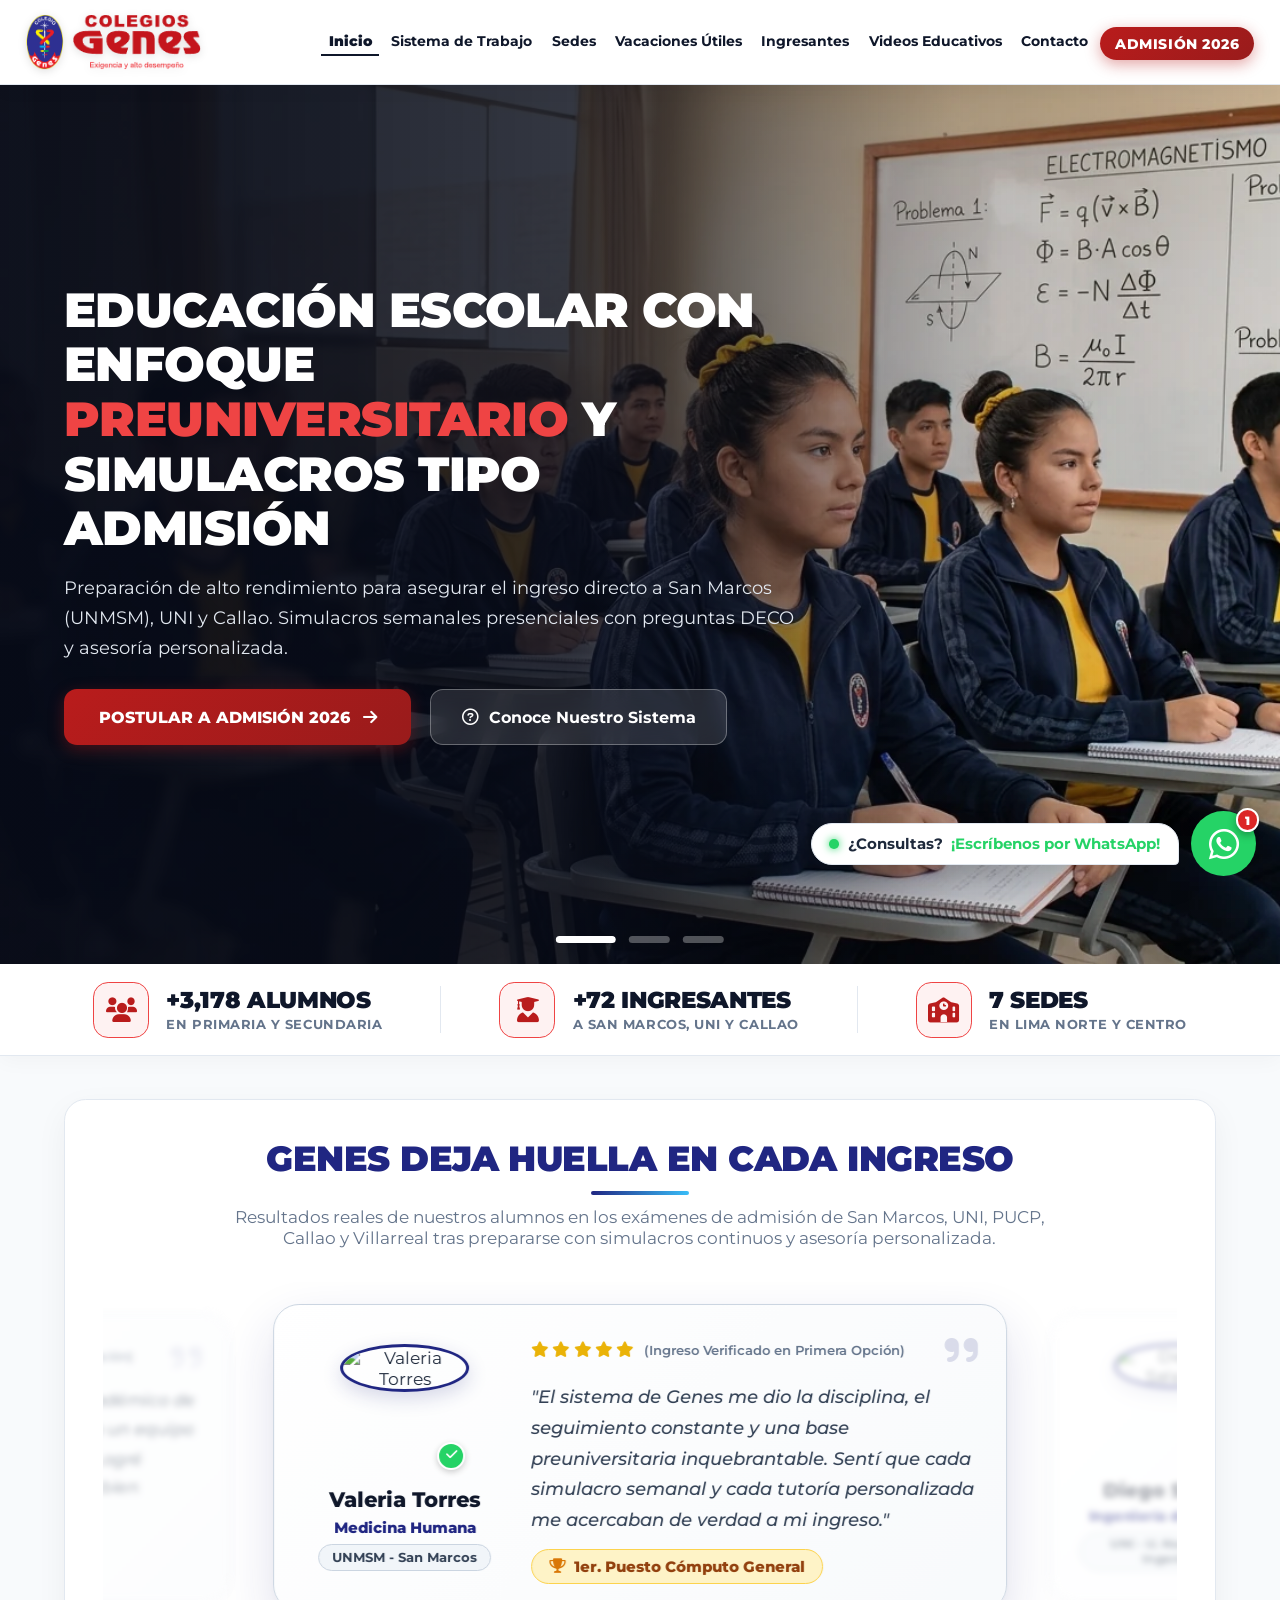
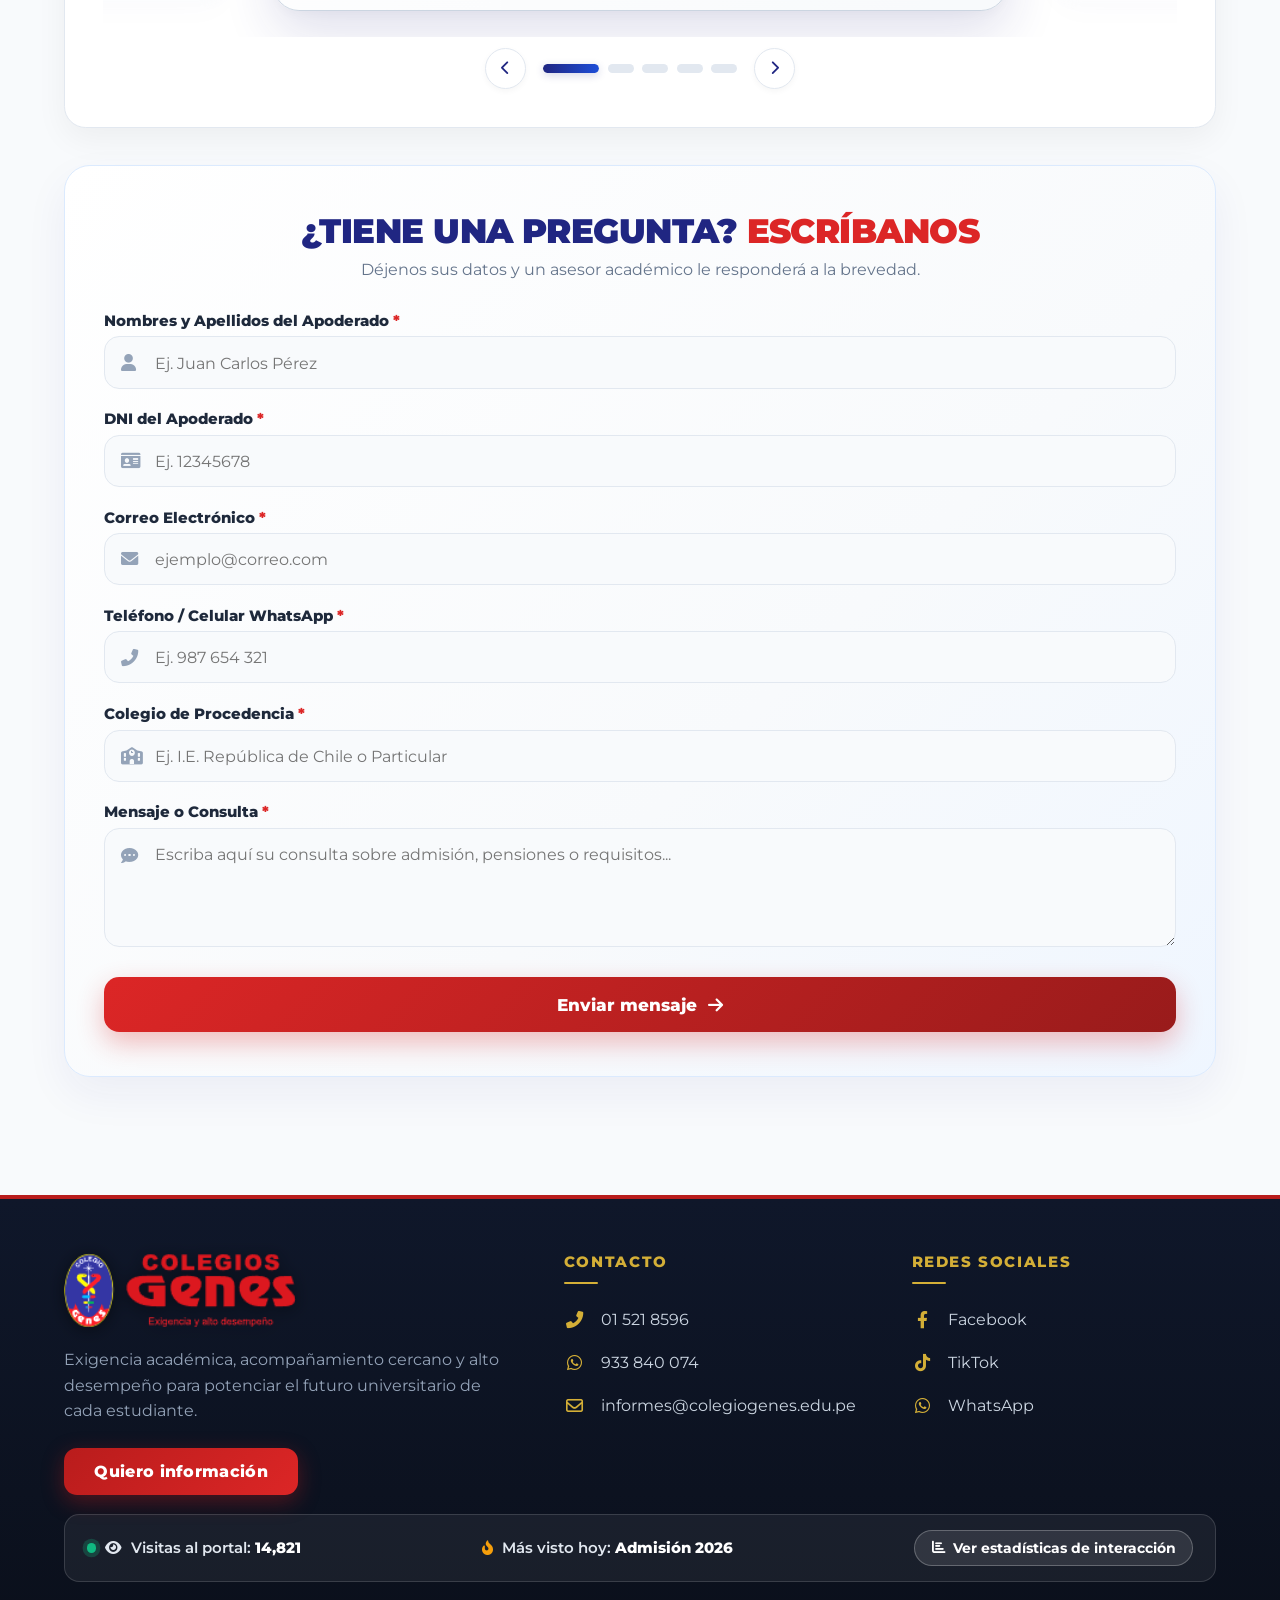
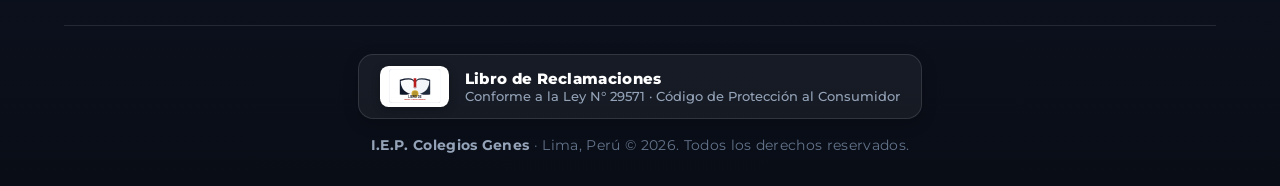
==== index.html @ 142ff89e "refactor(sedes): remove redundant subtitle below Nuestras Sedes heading" ====
<!DOCTYPE html>
<html lang="es">

<head>
    <meta charset="UTF-8">
    <meta name="viewport" content="width=device-width, initial-scale=1.0">
    
    <!-- SEO Meta Tags Primarios (Optimizado para Colegios Privados y Preuniversitarios en Perú) -->
    <title>Colegio Genes | Colegio Privado Preuniversitario en Lima Norte (Primaria y Secundaria)</title>
    <meta name="description" content="Colegios Genes: Institución educativa privada y preuniversitaria líder en Lima Norte (Comas, Los Olivos, San Martín de Porres y Puente Piedra). Educación Primaria y Secundaria de alta exigencia para el ingreso directo a San Marcos (UNMSM), UNI, PUCP y Callao. Admisión 2026 y Vacaciones Útiles.">
    <meta name="keywords" content="Colegio Genes, Colegios Genes Lima, mejor colegio preuniversitario en Lima Norte, colegios privados en Comas, colegios privados en Los Olivos, colegios en San Martín de Porres, colegios en Puente Piedra, colegio con preparación UNI San Marcos PUCP Callao, admisión escolar 2026 Lima, colegio primaria y secundaria Lima Norte, vacaciones útiles Comas Los Olivos SMP">
    <meta name="robots" content="index, follow, max-image-preview:large, max-snippet:-1, max-video-preview:-1">
    <meta name="author" content="I.E.P. Colegios Genes">
    <meta name="geo.region" content="PE-LIM">
    <meta name="geo.placename" content="Lima, Perú">
    <meta name="geo.position" content="-11.9922;-77.0694">
    <meta name="ICBM" content="-11.9922, -77.0694">
    <meta name="theme-color" content="#202682">
    <link rel="canonical" href="https://colegiogenes.edu.pe/">
    <link rel="alternate" hreflang="es-PE" href="https://colegiogenes.edu.pe/">
    <link rel="alternate" hreflang="es" href="https://colegiogenes.edu.pe/">
    <link rel="icon" type="image/png" href="assets/images/favicon.png">
    <link rel="apple-touch-icon" href="assets/images/favicon.png">

    <!-- Open Graph / Facebook / WhatsApp Meta Tags -->
    <meta property="og:site_name" content="Colegios Genes">
    <meta property="og:type" content="website">
    <meta property="og:url" content="https://colegiogenes.edu.pe/">
    <meta property="og:title" content="Colegio Genes | Exigencia y Alto Desempeño Preuniversitario en Lima">
    <meta property="og:description" content="Sistema educativo privado y preuniversitario para Primaria y Secundaria en Comas, Los Olivos, SMP y Puente Piedra. Ingreso directo a UNMSM, UNI, PUCP y Callao. Admisión 2026.">
    <meta property="og:image" content="https://colegiogenes.edu.pe/assets/images/og_preview.jpg">
    <meta property="og:image:secure_url" content="https://colegiogenes.edu.pe/assets/images/og_preview.jpg">
    <meta property="og:image:type" content="image/jpeg">
    <meta property="og:image:width" content="1200">
    <meta property="og:image:height" content="630">
    <meta property="og:image:alt" content="Colegio Genes - Admisión 2026 Primaria y Secundaria Preuniversitaria">
    <meta property="og:locale" content="es_PE">
    
    <!-- Twitter Card Meta Tags -->
    <meta name="twitter:card" content="summary_large_image">
    <meta name="twitter:title" content="Colegio Genes | Colegio Privado Preuniversitario en Lima">
    <meta name="twitter:description" content="Formación integral en Primaria y Secundaria preuniversitaria con 8 sedes en Lima Norte. Simulacros tipo admisión UNI, San Marcos y PUCP.">
    <meta name="twitter:image" content="https://colegiogenes.edu.pe/assets/images/og_preview.jpg">
    <meta name="twitter:image:alt" content="Colegio Genes Educación de Alto Rendimiento">
    
    <!-- JSON-LD Datos Estructurados Schema.org (School + EducationalOrganization + 8 Sedes Oficiales) -->
    <script type="application/ld+json">
    {
      "@context": "https://schema.org",
      "@type": ["School", "EducationalOrganization"],
      "name": "Colegio Genes",
      "alternateName": ["Colegios Genes", "I.E.P. Colegios Genes", "Colegio Preuniversitario Genes", "Genes Colegio"],
      "url": "https://colegiogenes.edu.pe/",
      "logo": "https://colegiogenes.edu.pe/assets/images/logo.png",
      "image": "https://colegiogenes.edu.pe/assets/images/og_preview.jpg",
      "description": "Institución educativa privada preuniversitaria de alta exigencia académica y formación en valores en Lima Norte. Educación especializada para Primaria y Secundaria con preparación continua para el ingreso a San Marcos (UNMSM), UNI, PUCP y Callao.",
      "telephone": "+51933840074",
      "email": "informes@colegiogenes.edu.pe",
      "foundingDate": "2005",
      "priceRange": "$$",
      "areaServed": ["Comas", "Los Olivos", "San Martín de Porres", "Puente Piedra", "Lima Norte", "Lima Metropolitana"],
      "address": {
        "@type": "PostalAddress",
        "streetAddress": "Av. Universitaria 5306",
        "addressLocality": "Los Olivos",
        "addressRegion": "Lima",
        "addressCountry": "PE"
      },
      "geo": {
        "@type": "GeoCoordinates",
        "latitude": "-11.9922",
        "longitude": "-77.0694"
      },
      "sameAs": [
        "https://www.facebook.com/ColegioGenes/",
        "https://www.tiktok.com/@colegiosgenes",
        "https://www.youtube.com/@colegiogenes"
      ],
      "department": [
        {
          "@type": "School",
          "name": "Colegio Genes - Sede Alborada (Comas)",
          "address": "Av. Universitaria 9880, Comas, Lima",
          "telephone": "+51015573002"
        },
        {
          "@type": "School",
          "name": "Colegio Genes - Sede Genes II (Comas)",
          "address": "Av. Universitaria 8257, entre Av. Jamaica y Av. Micaela Bastidas, Comas, Lima",
          "telephone": "+51015218596"
        },
        {
          "@type": "School",
          "name": "Colegio Genes - Sede Los Olivos",
          "address": "Av. Universitaria 5306, cruce con Av. Marañón, Los Olivos, Lima",
          "telephone": "+51015218596"
        },
        {
          "@type": "School",
          "name": "Colegio Genes - Sede Primavera (Comas)",
          "address": "Calle 2 Mz. G Lote 27, Coop. Primavera, Comas, Lima",
          "telephone": "+51015570144"
        },
        {
          "@type": "School",
          "name": "Colegio Genes - Sede S.M.P.",
          "address": "Coop. Virgen de Fátima Mz. L Lote 3, Alt. Cdra. 19 Av. Carlos Izaguirre, San Martín de Porres, Lima",
          "telephone": "+51014852475"
        },
        {
          "@type": "School",
          "name": "Colegio Genes - Sede del Norte (Puente Piedra)",
          "address": "Urb. Leoncio Prado Mz. N Lt. 179, Panamericana Norte con Néstor Gambeta, Puente Piedra, Lima",
          "telephone": "+51012889074"
        },
        {
          "@type": "School",
          "name": "Colegio Genes - Sede Gamarra (S.M.P.)",
          "address": "Calle Germán Stiglich Mz. A Lote 3, Urb. Antares, San Martín de Porres, Lima",
          "telephone": "+51013987127"
        },
        {
          "@type": "School",
          "name": "Colegio Genes - Sede del Pinar (Comas)",
          "address": "Calle Los Naranjos Mz. H Lote 8 y 9, Urb. El Pinar, Comas, Lima",
          "telephone": "+51945850041"
        }
      ],
      "hasOfferCatalog": {
        "@type": "OfferCatalog",
        "name": "Niveles y Programas Académicos Colegio Genes",
        "itemListElement": [
          {
            "@type": "Offer",
            "itemOffered": {
              "@type": "Course",
              "name": "Educación Primaria Integral (1.° a 6.° Grado)",
              "description": "Formación integral en valores, matemática y comunicación con tutora monitora y compendios bimestrales."
            }
          },
          {
            "@type": "Offer",
            "itemOffered": {
              "@type": "Course",
              "name": "Educación Secundaria Preuniversitaria (1.° a 5.° Año)",
              "description": "Sistema preuniversitario con simulacros semanales tipo admisión DECO San Marcos (UNMSM), UNI, PUCP y Callao."
            }
          },
          {
            "@type": "Offer",
            "itemOffered": {
              "@type": "Course",
              "name": "Vacaciones Útiles y Nivelación de Verano",
              "description": "Ciclos de verano de nivelación, adelanto escolar y talleres formativos para Primaria y Secundaria."
            }
          }
        ]
      }
    }
    </script>

    <!-- JSON-LD FAQPage Schema para Rich Snippets en Google Perú -->
    <script type="application/ld+json">
    {
      "@context": "https://schema.org",
      "@type": "FAQPage",
      "mainEntity": [
        {
          "@type": "Question",
          "name": "¿Cuántas sedes tiene Colegios Genes en Lima?",
          "acceptedAnswer": {
            "@type": "Answer",
            "text": "Colegios Genes cuenta con 8 sedes en Lima Norte: Genes Alborada (Comas), Genes II (Comas), Genes Los Olivos, Genes Primavera (Comas), Genes de S.M.P. (San Martín de Porres), Genes del Norte (Puente Piedra), Genes Gamarra (Urb. Antares, S.M.P.) y Genes del Pinar (Comas)."
          }
        },
        {
          "@type": "Question",
          "name": "¿Qué niveles educativos ofrece Colegios Genes?",
          "acceptedAnswer": {
            "@type": "Answer",
            "text": "Ofrecemos Educación Primaria (1.° a 6.° Grado) con tutoría permanente y Educación Secundaria Preuniversitaria (1.° a 5.° Año) con preparación intensiva para el ingreso directo a San Marcos (UNMSM), UNI, PUCP y Callao, además del programa de Vacaciones Útiles."
          }
        },
        {
          "@type": "Question",
          "name": "¿Cuáles son los pasos para el Proceso de Admisión 2026 en Colegios Genes?",
          "acceptedAnswer": {
            "@type": "Answer",
            "text": "El ingreso consta de 3 pasos simples: 1) Test Psicológico gratuito (presentando copia de libreta y DNI), 2) Separación de vacante mediante abono en cuentas oficiales BCP, y 3) Matrícula definitiva entregando el expediente SIAGIE."
          }
        }
      ]
    }
    </script>
    
    <!-- Preconexión de alta velocidad para Fuentes y Google Maps -->
    <link rel="preconnect" href="https://fonts.googleapis.com">
    <link rel="preconnect" href="https://fonts.gstatic.com" crossorigin>
    <link rel="preconnect" href="https://www.google.com" crossorigin>
    <link rel="preconnect" href="https://maps.google.com" crossorigin>
    <link rel="preconnect" href="https://maps.gstatic.com" crossorigin>
    <link rel="dns-prefetch" href="https://www.google.com">
    <link rel="dns-prefetch" href="https://maps.googleapis.com">
    <link href="https://fonts.googleapis.com/css2?family=Cinzel:wght@700;800;900&family=Montserrat:wght@400;500;600;700;800;900&display=swap" rel="stylesheet">
    <link rel="stylesheet" href="https://cdnjs.cloudflare.com/ajax/libs/font-awesome/6.0.0/css/all.min.css">
    
    <link rel="stylesheet" href="css/styles.css?v=20261115_V48">
</head>

<body>

    <!-- NAV BAR STICKY CON LOGO MÁS GRANDE Y ESPACIADO (HEADER ÚNICO PRINCIPAL) -->
    <div id="site-nav">
        <nav>
            <button class="mobile-menu-btn" type="button" id="mobile-menu-btn" aria-label="Abrir menú" onclick="toggleMobileMenu()">
                <span></span>
                <span></span>
                <span></span>
            </button>
            <a href="#inicio" class="logo-container" aria-label="Ir al inicio" style="text-decoration: none;">
                <img src="assets/images/logo.png" class="logo-img" alt="Logo Colegio Genes">
            </a>
            <ul class="nav-links">
                <!-- HEADER DEL DRAWER: logo + botón X -->
                <li class="mobile-drawer-header">
                    <div>
                        <img src="assets/images/logo.png" alt="Logo Genes" class="mobile-drawer-logo">
                        <button type="button" onclick="closeMobileMenu()" class="mobile-drawer-close-btn" aria-label="Cerrar menú">
                            <i class="fas fa-times"></i>
                        </button>
                    </div>
                </li>
                <li><a href="#inicio" id="link-inicio" class="active"><i class="fas fa-home"></i>Inicio</a></li>
                <li><a href="#propuesta" id="link-propuesta"><i class="fas fa-graduation-cap"></i>Sistema de Trabajo</a></li>
                <li><a href="#sedes" id="link-sedes"><i class="fas fa-map-marker-alt"></i>Sedes</a></li>
                <li><a href="#vacaciones" id="link-vacaciones"><i class="fas fa-sun"></i>Vacaciones Útiles</a></li>
                <li><a href="#ingresantes" id="link-ingresantes"><i class="fas fa-trophy"></i>Ingresantes</a></li>
                <li class="dropdown" id="dropdown-videos">
                    <a href="#videos-primaria" onclick="toggleVideosDropdown(event)" id="link-videos">
                        <i class="fas fa-play-circle"></i>Videos Educativos <i class="fas fa-chevron-down drawer-chevron"></i>
                    </a>
                    <ul class="dropdown-menu" id="dropdown-menu-videos">
                        <li><a href="#videos-primaria"><i class="fas fa-child"></i>Videos Primaria</a></li>
                        <li><a href="#videos-secundaria"><i class="fas fa-user-graduate"></i>Videos Secundaria</a></li>
                        <li><a href="#canales-virtuales"><i class="fab fa-youtube"></i>Canales de YouTube</a></li>
                    </ul>
                </li>
                <li><a href="#contacto" id="link-contacto"><i class="fas fa-envelope"></i>Contacto</a></li>
                <li class="admision-li">
                    <a href="#admision" id="link-admision" class="btn-admision" style="text-decoration: none !important;">ADMISIÓN 2026</a>
                </li>
            </ul>
        </nav>
    </div>
    
    <div class="mobile-nav-overlay" id="mobile-nav-overlay" onclick="closeMobileMenu()"></div>

    <!-- MAIN CONTENT CONTAINER -->
    <div class="main-container">
        
        <!-- SECCIÓN INICIO -->
        <section id="inicio" class="active">

            <!-- HERO BANNER CAROUSEL (3 DIAPOSITIVAS CADA 5 SEGUNDOS) -->
            <div id="hero-slider-wrapper" class="hero-slider-wrapper">
                <!-- DIAPOSITIVA 1: EXCELENCIA PREUNIVERSITARIA -->
                <div class="hero-slide hero-slide-1 active">
                    <div class="hero-inner">
                        <div class="hero-text-side">
                            <h1 class="hero-h1"><span class="text-desktop-only">EDUCACIÓN ESCOLAR CON ENFOQUE <span class="highlight">PREUNIVERSITARIO</span> Y SIMULACROS TIPO ADMISIÓN</span><span class="text-mobile-only">ENFOQUE <span class="highlight">PREUNIVERSITARIO</span></span></h1>
                            <p class="hero-lead">
                                <span class="text-desktop-only">Preparación de alto rendimiento para asegurar el ingreso directo a San Marcos (UNMSM), UNI y Callao. Simulacros semanales presenciales con preguntas DECO y asesoría personalizada.</span>
                                <span class="text-mobile-only">Ingreso directo a UNMSM, UNI y Callao con simulacros DECO.</span>
                            </p>
                            <div class="hero-cta-buttons">
                                <a href="#admision" class="btn-hero-postular" style="text-decoration: none;">
                                    POSTULAR A ADMISIÓN 2026 <i class="fas fa-arrow-right"></i>
                                </a>
                                <a href="#propuesta" class="btn-hero-conoce" style="text-decoration: none;">
                                    <i class="far fa-question-circle"></i> Conoce Nuestro Sistema
                                </a>
                            </div>
                        </div>
                    </div>
                </div>

                <!-- DIAPOSITIVA 2: TECNOLOGÍA Y CANALES VIRTUALES -->
                <div class="hero-slide hero-slide-2">
                    <div class="hero-inner">
                        <div class="hero-text-side">
                            <h1 class="hero-h1"><span class="text-desktop-only">+6,000 VIDEOS EN <span class="highlight-blue">NUESTROS CANALES</span></span><span class="text-mobile-only">+6,000 <span class="highlight-blue">VIDEOS</span> EDUCATIVOS</span></h1>
                            <p class="hero-lead">
                                <span class="text-desktop-only">Canales virtuales oficiales por cada grado con más de 6,000 clases grabadas, resolución de ejercicios tipo examen y compendios teóricos explicados paso a paso.</span>
                                <span class="text-mobile-only">Clases grabadas, ejercicios y compendios por grado.</span>
                            </p>
                            <div class="hero-cta-buttons">
                                <a href="#videos-primaria" class="btn-hero-postular" style="background: linear-gradient(135deg, #0284C7 0%, #0369A1 100%); box-shadow: 0 4px 14px rgba(2, 132, 199, 0.35); text-decoration: none;">
                                    VER VIDEOS EDUCATIVOS <i class="fab fa-youtube"></i>
                                </a>
                            </div>
                        </div>
                    </div>
                </div>

                <!-- DIAPOSITIVA 3: INGRESANTES Y HISTORIAS DE ÉXITO -->
                <div class="hero-slide hero-slide-3">
                    <div class="hero-inner">
                        <div class="hero-text-side">
                            <h1 class="hero-h1"><span class="text-desktop-only">INGRESO MASIVO Y <span class="highlight-gold">PRIMEROS PUESTOS EN ADMISIÓN</span></span><span class="text-mobile-only">PRIMEROS PUESTOS EN <span class="highlight-gold">ADMISIÓN</span></span></h1>
                            <p class="hero-lead">
                                <span class="text-desktop-only">Más de 80 ingresantes directos por año en Medicina Humana, Ingenierías y Derecho gracias al rigor de nuestros simulacros semanales y la resolución diaria de problemas en pizarra.</span>
                                <span class="text-mobile-only">+80 ingresantes directos al año a las mejores universidades.</span>
                            </p>
                            <div class="hero-cta-buttons">
                                <a href="#ingresantes" class="btn-hero-postular" style="background: linear-gradient(135deg, #D4AF37 0%, #B5952F 100%); color: #0F172A; box-shadow: 0 4px 14px rgba(212, 175, 55, 0.35); text-decoration: none;">
                                    VER INGRESANTES Y AFICHES <i class="fas fa-user-graduate"></i>
                                </a>
                            </div>
                        </div>
                    </div>
                </div>

                <!-- INDICADORES (DOTS CON BARRA DE PROGRESO DE 5 SEGUNDOS) -->
                <div class="hero-slider-dots">
                    <button type="button" class="hero-dot active" onclick="setHeroSlide(0)" aria-label="Ir a diapositiva 1"><span class="hero-dot-progress"></span></button>
                    <button type="button" class="hero-dot" onclick="setHeroSlide(1)" aria-label="Ir a diapositiva 2"><span class="hero-dot-progress"></span></button>
                    <button type="button" class="hero-dot" onclick="setHeroSlide(2)" aria-label="Ir a diapositiva 3"><span class="hero-dot-progress"></span></button>
                </div>
            </div>

            <!-- STRIP DE ESTADÍSTICAS REALES BAJO EL HERO BANNER -->
            <div class="stats-strip-wrapper">
                <div class="stats-strip-container">
                    <div class="stat-col-item">
                        <div class="stat-icon-wrap">
                            <i class="fas fa-users"></i>
                        </div>
                        <div class="stat-text-wrap">
                            <strong class="counter-num" data-target="3500" data-prefix="+" data-format="comma" data-suffix=" ALUMNOS">+3,500 ALUMNOS</strong>
                            <span>EN PRIMARIA Y SECUNDARIA</span>
                        </div>
                    </div>
                    <div class="stat-divider"></div>
                    <div class="stat-col-item">
                        <div class="stat-icon-wrap">
                            <i class="fas fa-user-graduate"></i>
                        </div>
                        <div class="stat-text-wrap">
                            <strong class="counter-num" data-target="80" data-prefix="+" data-suffix=" INGRESANTES">+80 INGRESANTES</strong>
                            <span>A SAN MARCOS, UNI Y CALLAO</span>
                        </div>
                    </div>
                    <div class="stat-divider"></div>
                    <div class="stat-col-item">
                        <div class="stat-icon-wrap">
                            <i class="fas fa-school"></i>
                        </div>
                        <div class="stat-text-wrap">
                            <strong class="counter-num" data-target="8" data-suffix=" SEDES">8 SEDES</strong>
                            <span>EN LIMA NORTE Y CENTRO</span>
                        </div>
                    </div>
                </div>
            </div>

            <div class="content-wrapper">
                <!-- TARJETA DE INVITACIÓN AL SISTEMA (OCULTA) -->
                <div class="card animate-fade-up" style="display: none !important;">
                    <div class="pilares-header">
                        <h2 class="titulo-pilares" style="font-size: 1.8rem;">Exigencia, acompañamiento y alto desempeño</h2>
                        <div class="linea-pilares"></div>
                        <p style="color: #64748B; max-width: 900px; margin: 15px auto 20px; line-height: 1.7;">
                            Genes forma estudiantes con disciplina, constancia y una preparación progresiva que fortalece sus bases académicas, impulsa su confianza y los proyecta hacia metas universitarias cada vez más altas.
                        </p>
                    </div>

                    <div style="display: flex; justify-content: center; flex-wrap: wrap; gap: 12px;">
                        <span style="background: #F8FAFC; border: 1px solid #E2E8F0; padding: 10px 18px; border-radius: 10px; font-weight: 700; color: var(--bg-dark-navy);">Docentes especialistas</span>
                        <span style="background: #F8FAFC; border: 1px solid #E2E8F0; padding: 10px 18px; border-radius: 10px; font-weight: 700; color: var(--bg-dark-navy);">Tutoría cercana</span>
                        <span style="background: #F8FAFC; border: 1px solid #E2E8F0; padding: 10px 18px; border-radius: 10px; font-weight: 700; color: var(--bg-dark-navy);">Práctica constante</span>
                        <span style="background: #F8FAFC; border: 1px solid #E2E8F0; padding: 10px 18px; border-radius: 10px; font-weight: 700; color: var(--bg-dark-navy);">Preparación preuniversitaria</span>
                    </div>
                </div>

                <!-- TESTIMONIOS Y DEJA HUELLA (INTEGRADO AL ENTORNO CLARO) -->
                <div class="card" id="testimonio-hero-card">
                    <div class="pilares-header">
                        <h2 class="titulo-pilares" style="font-size: 2rem;">Genes deja huella en cada ingreso</h2>
                        <div class="linea-pilares"></div>
                        <p style="color: #64748B; max-width: 780px; margin: 0 auto;">Resultados reales de nuestros alumnos en los exámenes de admisión de San Marcos, UNI, PUCP, Callao y Villarreal tras prepararse con simulacros continuos y asesoría personalizada.</p>
                    </div>

                    <!-- VIEWPORT DEL CARRUSEL DE TESTIMONIOS -->
                    <div class="testimonio-viewport">
                        <div class="testimonio-track" id="testimonio-track">
                            <!-- CARD ANTERIOR (IZQUIERDA - BORROSA) -->
                            <div class="testimonio-card card-prev" id="testimonio-card-prev" onclick="prevTestimonio()" title="Ver testimonio anterior">
                                <div class="testimonio-left-profile">
                                    <div class="testimonio-avatar-ring">
                                        <img src="https://images.unsplash.com/photo-1534528741775-53994a69daeb?q=80&w=250&auto=format&fit=crop" alt="Lucía Fernández">
                                        <span class="testimonio-verify-check"><i class="fas fa-check"></i></span>
                                    </div>
                                    <div class="testimonio-profile-info">
                                        <h4>Lucía Fernández</h4>
                                        <div class="testimonio-carrera-badge">Psicología</div>
                                        <span class="testimonio-uni-tag">UNFV - U. Federico Villarreal</span>
                                    </div>
                                </div>
                                <div class="testimonio-right-body">
                                    <div class="testimonio-quote-header">
                                        <div class="testimonio-stars">
                                            <i class="fas fa-star"></i><i class="fas fa-star"></i><i class="fas fa-star"></i><i class="fas fa-star"></i><i class="fas fa-star"></i>
                                            <span>(Ingreso Directo UNFV · 1er. Puesto)</span>
                                        </div>
                                        <i class="fas fa-quote-right quote-giant-icon"></i>
                                    </div>
                                    <p class="testimonio-quote-text">"En Genes encontré un ambiente académico de alta exigencia, pero al mismo tiempo un equipo de monitores que creía en nosotros."</p>
                                    <div class="testimonio-puesto-pill"><i class="fas fa-trophy" style="color: #D97706;"></i> 1er. Puesto Especialidad</div>
                                </div>
                            </div>

                            <!-- CARD PRINCIPAL (CENTRO - NÍTIDA) -->
                            <div class="testimonio-card card-active" id="testimonio-card-active">
                                <div class="testimonio-left-profile">
                                    <div class="testimonio-avatar-ring">
                                        <img src="https://images.unsplash.com/photo-1573496359142-b8d87734a5a2?q=80&w=250&auto=format&fit=crop" alt="Valeria Torres">
                                        <span class="testimonio-verify-check"><i class="fas fa-check"></i></span>
                                    </div>
                                    <div class="testimonio-profile-info">
                                        <h4>Valeria Torres</h4>
                                        <div class="testimonio-carrera-badge">Medicina Humana</div>
                                        <span class="testimonio-uni-tag">UNMSM - San Marcos</span>
                                    </div>
                                </div>
                                <div class="testimonio-right-body">
                                    <div class="testimonio-quote-header">
                                        <div class="testimonio-stars">
                                            <i class="fas fa-star"></i><i class="fas fa-star"></i><i class="fas fa-star"></i><i class="fas fa-star"></i><i class="fas fa-star"></i>
                                            <span>(Cómputo General UNMSM · Medicina)</span>
                                        </div>
                                        <i class="fas fa-quote-right quote-giant-icon"></i>
                                    </div>
                                    <p class="testimonio-quote-text">"El sistema de Genes me dio la disciplina, el seguimiento constante y una base preuniversitaria inquebrantable."</p>
                                    <div class="testimonio-puesto-pill"><i class="fas fa-trophy" style="color: #D97706;"></i> 1er. Puesto Cómputo General</div>
                                </div>
                            </div>

                            <!-- CARD SIGUIENTE (DERECHA - BORROSA) -->
                            <div class="testimonio-card card-next" id="testimonio-card-next" onclick="nextTestimonio()" title="Ver siguiente testimonio">
                                <div class="testimonio-left-profile">
                                    <div class="testimonio-avatar-ring">
                                        <img src="https://images.unsplash.com/photo-1539571696357-5a69c17a67c6?q=80&w=250&auto=format&fit=crop" alt="Diego Salazar">
                                        <span class="testimonio-verify-check"><i class="fas fa-check"></i></span>
                                    </div>
                                    <div class="testimonio-profile-info">
                                        <h4>Diego Salazar</h4>
                                        <div class="testimonio-carrera-badge">Ingeniería de Sistemas</div>
                                        <span class="testimonio-uni-tag">UNI - U. Nacional de Ingeniería</span>
                                    </div>
                                </div>
                                <div class="testimonio-right-body">
                                    <div class="testimonio-quote-header">
                                        <div class="testimonio-stars">
                                            <i class="fas fa-star"></i><i class="fas fa-star"></i><i class="fas fa-star"></i><i class="fas fa-star"></i><i class="fas fa-star"></i>
                                            <span>(2do. Puesto UNI · Sistemas)</span>
                                        </div>
                                        <i class="fas fa-quote-right quote-giant-icon"></i>
                                    </div>
                                    <p class="testimonio-quote-text">"Lo que más valoro de Colegio Genes es la exigencia bien orientada. No solo nos preparaban para resolver preguntas difíciles."</p>
                                    <div class="testimonio-puesto-pill"><i class="fas fa-trophy" style="color: #D97706;"></i> 2do. Puesto Facultad de Sistemas</div>
                                </div>
                            </div>
                        </div>
                    </div>

                    <!-- CONTROLES Y PAGINACIÓN CON CÁPSULAS Y BARRA DE PROGRESO -->
                    <div class="testimonio-controls-row">
                        <button class="testimonio-arrow-btn" onclick="prevTestimonio()" type="button" aria-label="Testimonio anterior"><i class="fas fa-chevron-left"></i></button>
                        
                        <div class="testimonio-dots-wrapper" id="testimonio-dots-wrapper">
                            <button class="testimonio-dot active" type="button" onclick="showTestimonio(0)" aria-label="Testimonio 1"><span class="testimonio-dot-progress"></span></button>
                            <button class="testimonio-dot" type="button" onclick="showTestimonio(1)" aria-label="Testimonio 2"><span class="testimonio-dot-progress"></span></button>
                            <button class="testimonio-dot" type="button" onclick="showTestimonio(2)" aria-label="Testimonio 3"><span class="testimonio-dot-progress"></span></button>
                            <button class="testimonio-dot" type="button" onclick="showTestimonio(3)" aria-label="Testimonio 4"><span class="testimonio-dot-progress"></span></button>
                            <button class="testimonio-dot" type="button" onclick="showTestimonio(4)" aria-label="Testimonio 5"><span class="testimonio-dot-progress"></span></button>
                        </div>

                        <button class="testimonio-arrow-btn" onclick="nextTestimonio()" type="button" aria-label="Siguiente testimonio"><i class="fas fa-chevron-right"></i></button>
                    </div>
                </div>

                <!-- FORMULARIO DE CONSULTA EN INICIO (REDISEÑADO CON VIDA Y ESTILO PREMIUM) -->
                <div class="card home-form-card animate-fade-up">
                    <div class="home-form-header">
                        <h2 class="home-form-title">¿Tiene una pregunta? <span>Escríbanos</span></h2>
                        <p class="home-form-subtitle">Déjenos sus datos y un asesor académico le responderá a la brevedad.</p>
                    </div>

                    <form id="form-admision" class="formulario-moderno" data-form-type="inicio" action="https://formsubmit.co/mathiasfernandezesquivel@gmail.com" method="POST">
                        <div class="form-grid">
                            <div class="input-field-group">
                                <label for="nombre">Nombres y Apellidos del Apoderado <span class="required">*</span></label>
                                <div class="input-wrapper">
                                    <i class="fas fa-user input-icon"></i>
                                    <input type="text" name="nombres" id="nombre" placeholder="Ej. Juan Carlos Pérez" pattern="^[a-zA-ZáéíóúÁÉÍÓÚñÑüÜ\s]{3,60}$" minlength="3" maxlength="60" title="Ingrese solo letras y espacios (sin números)" required>
                                </div>
                            </div>

                            <div class="input-field-group">
                                <label for="home-dni">DNI del Apoderado <span class="required">*</span></label>
                                <div class="input-wrapper">
                                    <i class="fas fa-id-card input-icon"></i>
                                    <input type="text" name="dni" id="home-dni" placeholder="Ej. 12345678" pattern="[0-9]{8}" minlength="8" maxlength="8" inputmode="numeric" title="El DNI debe contener exactamente 8 números" required>
                                </div>
                            </div>

                            <div class="input-field-group">
                                <label for="correo">Correo Electrónico <span class="required">*</span></label>
                                <div class="input-wrapper">
                                    <i class="fas fa-envelope input-icon"></i>
                                    <input type="email" name="correo" id="correo" placeholder="ejemplo@correo.com" pattern="^[a-zA-Z0-9._%+\-]+@[a-zA-Z0-9.\-]+\.[a-zA-Z]{2,}$" title="Ingrese un correo electrónico válido (ej. usuario@correo.com)" required>
                                </div>
                            </div>

                            <div class="input-field-group">
                                <label for="celular">Teléfono / Celular WhatsApp <span class="required">*</span></label>
                                <div class="input-wrapper">
                                    <i class="fas fa-phone-alt input-icon"></i>
                                    <input type="tel" name="telefono" id="celular" placeholder="Ej. 987 654 321" pattern="^9[0-9]{8}$" minlength="9" maxlength="9" inputmode="numeric" title="El celular debe comenzar con 9 y contener 9 dígitos" required>
                                </div>
                            </div>

                            <div class="input-field-group">
                                <label for="home-colegio">Colegio de Procedencia <span class="required">*</span></label>
                                <div class="input-wrapper">
                                    <i class="fas fa-school input-icon"></i>
                                    <input type="text" name="colegio_origen" id="home-colegio" placeholder="Ej. I.E. República de Chile o Particular" pattern="^[a-zA-Z0-9áéíóúÁÉÍÓÚñÑüÜ\s\.,\-#°]{3,80}$" minlength="3" maxlength="80" title="Ingrese el nombre del colegio de procedencia" required>
                                </div>
                            </div>

                            <div class="input-field-group full-width">
                                <label for="mensaje-texto">Mensaje o Consulta <span class="required">*</span></label>
                                <div class="input-wrapper textarea-wrapper">
                                    <i class="fas fa-comment-dots input-icon"></i>
                                    <textarea name="mensaje" id="mensaje-texto" rows="4" minlength="5" maxlength="500" placeholder="Escriba aquí su consulta sobre admisión, pensiones o requisitos..." required></textarea>
                                </div>
                            </div>
                        </div>

                        <input type="hidden" name="_captcha" value="false">
                        <input type="hidden" name="_subject" value="Nuevo mensaje desde la web de Colegio Genes">

                        <button type="submit" class="btn-submit-contacto">
                            <span>Enviar mensaje</span>
                            <i class="fas fa-arrow-right icon-arrow"></i>
                        </button>
                    </form>
                </div>
            </div>
        </section>

        <!-- SECCIÓN SISTEMA DE TRABAJO (PROPUESTA EDUCATIVA) -->
        <section id="propuesta" class="section-block">
            <span id="sistema" style="position: relative; top: -85px; display: block; visibility: hidden;"></span>
            <span id="primaria" style="position: relative; top: -85px; display: block; visibility: hidden;"></span>
            <div class="content-wrapper">

                <!-- 1. VISTA PRINCIPAL: DOS CUADROS NIVELES (PRIMARIA Y SECUNDARIA) -->
                <div id="sistema-level-selection" class="card animate-fade-up">
                    <div class="pilares-header">
                        <h2 class="titulo-pilares">Sistema de Trabajo</h2>
                        <div class="linea-pilares"></div>

                    </div>

                    <div class="sistema-levels-grid">
                        <!-- CUADRO NIVEL PRIMARIA -->
                        <div class="level-select-card primaria" onclick="showSistemaSubSection('primaria-detail')">
                            <div class="level-card-media primaria-media">
                                <img src="assets/images/primaria_docente_clase.webp" alt="Nivel Primaria Colegio Genes">
                                <div class="level-card-media-overlay"></div>
                            </div>
                            <div class="level-card-body">
                                <h3>Nivel Primaria</h3>
                            </div>
                            <div class="btn-level-action-wrap">
                                <button type="button" class="btn-level-action">
                                    Explorar Nivel Primaria <i class="fas fa-arrow-right"></i>
                                </button>
                            </div>
                        </div>

                        <!-- CUADRO NIVEL SECUNDARIA -->
                        <div class="level-select-card secundaria" onclick="showSistemaSubSection('secundaria-detail')">
                            <div class="level-card-media secundaria-media">
                                <img src="assets/images/secundaria_pizarra_resolucion.webp" alt="Nivel Secundaria Colegio Genes">
                                <div class="level-card-media-overlay"></div>
                            </div>
                            <div class="level-card-body">
                                <h3>Nivel Secundaria</h3>
                            </div>
                            <div class="btn-level-action-wrap">
                                <button type="button" class="btn-level-action">
                                    Explorar Nivel Secundaria <i class="fas fa-arrow-right"></i>
                                </button>
                            </div>
                        </div>
                    </div>
                </div>

                <!-- 2. SUBSECCIÓN INDEPENDIENTE: DETALLE NIVEL PRIMARIA -->
                <div id="subseccion-primaria-detail" class="sistema-detail-subsection" style="display: none;">
                    <button type="button" class="btn-volver-sistema" onclick="showSistemaSubSection('selection-main')">
                        <i class="fas fa-arrow-left"></i> Volver a Selección de Nivel
                    </button>

                    <!-- HEADER & 4 PILARES PRIMARIA -->
                    <div class="detail-section-block animate-fade-up">
                        <div class="pilares-header">
                            <h2 class="titulo-pilares">Nivel Primaria</h2>
                            <div class="linea-pilares"></div>
                            <p class="text-desktop-only" style="color: #64748B; max-width: 850px; margin: 12px auto 0; line-height: 1.65;">
                                En el nivel primaria privilegiamos una <strong>consistente educación integral</strong> basada en la exigencia académica, desarrollo de la personalidad, formación en valores y actividades artísticas y deportivas.
                            </p>
                            <p class="text-mobile-only" style="color: #64748B; margin: 10px auto 0; font-size: 0.9rem; line-height: 1.45;">
                                Educación integral con docentes especialistas, formación en valores y seguimiento personalizado continuo.
                            </p>
                        </div>

                        <div class="pilares-grid">
                            <article class="pilar-card pilar-1">
                                <div class="pilar-card-top">
                                    <div class="pilar-icono"><i class="fas fa-chalkboard-teacher"></i></div>
                                    <span class="pilar-numero">01</span>
                                </div>
                                <h3>Plana Docente Especialista</h3>
                                <p class="text-desktop-only">Profesoras dinámicas, altamente capacitadas en su materia y enfocadas en el avance individual de cada niño.</p>
                                <p class="text-mobile-only">Profesoras especializadas enfocadas en el avance individual de cada niño.</p>
                            </article>

                            <article class="pilar-card pilar-2">
                                <div class="pilar-card-top">
                                    <div class="pilar-icono"><i class="fas fa-user-friends"></i></div>
                                    <span class="pilar-numero">02</span>
                                </div>
                                <h3>Tutora y Monitora por Aula</h3>
                                <p class="text-desktop-only">Acompañamiento continuo: cada aula cuenta con profesora-tutora y monitora permanente para seguimiento formativo.</p>
                                <p class="text-mobile-only">Tutora y monitora permanente para acompañamiento formativo continuo.</p>
                            </article>

                            <article class="pilar-card pilar-3">
                                <div class="pilar-card-top">
                                    <div class="pilar-icono"><i class="fas fa-layer-group"></i></div>
                                    <span class="pilar-numero">03</span>
                                </div>
                                <h3>Sistema de Trabajo Organizado</h3>
                                <p class="text-desktop-only">El alumno como centro del aprendizaje; método estructurado con carpetas, cuadernos al día y compendios propios.</p>
                                <p class="text-mobile-only">Método con carpetas organizadas, cuadernos al día y compendios propios.</p>
                            </article>

                            <article class="pilar-card pilar-4">
                                <div class="pilar-card-top">
                                    <div class="pilar-icono"><i class="fas fa-heart"></i></div>
                                    <span class="pilar-numero">04</span>
                                </div>
                                <h3>Formación en Valores</h3>
                                <p class="text-desktop-only">Educación integral basada en el respeto mutuo, empatía, disciplina positiva y responsabilidad ciudadana.</p>
                                <p class="text-mobile-only">Educación con respeto, disciplina positiva y responsabilidad formativa.</p>
                            </article>
                        </div>
                    </div>

                    <!-- ASPECTO ACADÉMICO & TUTORÍA PRIMARIA (CON IMÁGENES ALTA RESOLUCIÓN) -->
                    <div class="detail-section-block animate-fade-up">
                        <div class="pilares-header">
                            <h2 class="titulo-pilares" style="font-size: 1.8rem;">Enseñanza Activa y Acompañamiento 1 a 1</h2>
                            <div class="linea-pilares"></div>
                        </div>

                        <!-- BLOQUE 1: DOCENTES Y METODOLOGÍA POR ETAPAS -->
                        <div class="sistema-info-split">
                            <div class="sistema-img-box sistema-img-portrait">
                                <img src="assets/images/primaria_docente_clase.webp" alt="Colegio Genes - Clases de Primaria con Docentes Especialistas y Material Concreto" class="img-docente-primaria">
                            </div>
                            <div class="sistema-info-content">
                                <h3>Docentes Especialistas por Curso</h3>
                                <p class="text-desktop-only">Nuestras maestras no solo se preocupan por enseñar contenidos, sino también por el desarrollo humano e intelectual de cada alumno:</p>
                                <p class="text-mobile-only">Metodología activa adaptada a cada etapa de primaria:</p>
                                <ul class="sistema-feature-list">
                                    <li><i class="fas fa-check-circle"></i> <strong>1.° a 3.° Primaria:</strong> <span class="text-desktop-only">Sesiones de aprendizaje dinámicas con material concreto y actividades lúdicas en Matemática y Comunicación.</span><span class="text-mobile-only">Clases dinámicas con material concreto y juegos lúdicos.</span></li>
                                    <li><i class="fas fa-check-circle"></i> <strong>4.° a 6.° Primaria:</strong> <span class="text-desktop-only">Para demostrar lo aprendido, los alumnos salen constantemente a la pizarra a resolver ejercicios propuestos.</span><span class="text-mobile-only">Resolución participativa de ejercicios en la pizarra.</span></li>
                                </ul>
                            </div>
                        </div>

                        <!-- BLOQUE 2: TUTORÍA Y SEGUIMIENTO CONDUCTUAL -->
                        <div class="sistema-info-split reverse" style="margin-top: 40px;">
                            <div class="sistema-img-box sistema-img-landscape">
                                <img src="assets/images/primaria_tutoria_personal.webp" alt="Tutora Oficial de Primaria y Alumno Uniformado en Acompañamiento Académico - Colegio Genes" class="img-tutoria-primaria">
                            </div>
                            <div class="sistema-info-content">
                                <h3>Tutoría y Orientación Personalizada</h3>
                                <p class="text-desktop-only">Cada aula de primaria tiene una tutora asignada cuya labor fundamental es la orientación, motivación y el seguimiento conductual y académico uno a uno.</p>
                                <p class="text-mobile-only">Seguimiento individual de cada alumno con su tutora monitora:</p>
                                <ul class="sistema-feature-list">
                                    <li><i class="fas fa-check-circle"></i> <span class="text-desktop-only">Revisión periódica del cuaderno y avance diario de tareas.</span><span class="text-mobile-only">Revisión diaria de cuadernos y tareas.</span></li>
                                    <li><i class="fas fa-check-circle"></i> <span class="text-desktop-only">Comunicación fluida y reuniones de orientación con los padres de familia.</span><span class="text-mobile-only">Comunicación constante con los padres de familia.</span></li>
                                    <li><i class="fas fa-check-circle"></i> <span class="text-desktop-only">Refuerzo del auto-concepto positivo y hábitos de estudio en el niño.</span><span class="text-mobile-only">Hábitos de estudio y disciplina positiva.</span></li>
                                </ul>
                            </div>
                        </div>
                    </div>

                    <!-- MATERIAL ACADÉMICO (COMPENDIO) SIN COSTO ALGUNO -->
                    <div class="card animate-fade-up" style="background: linear-gradient(180deg, #F8FAFC 0%, #FFFFFF 100%);">
                        <div class="pilares-header">
                            <h2 class="titulo-pilares" style="font-size: 1.8rem; color: #1E293B;">
                                MATERIAL ACADÉMICO (COMPENDIO) <span style="color: #202682;">SIN COSTO ALGUNO</span>
                            </h2>
                            <div class="linea-pilares"></div>
                            <p class="text-desktop-only" style="color: #475569; max-width: 820px; margin: 12px auto 0; font-size: 0.96rem; line-height: 1.65; font-weight: 500;">
                                Nuestra Institución elabora su propio material académico: <strong>Compendios, fichas, separatas, etc.</strong> se entregan gratuitamente como parte de nuestro servicio educativo integral.
                            </p>
                            <p class="text-mobile-only" style="color: #475569; margin: 8px auto 0; font-size: 0.88rem; line-height: 1.45; font-weight: 500;">
                                Compendios y separatas propios entregados 100% gratuitos por cada bimestre escolar.
                            </p>
                        </div>

                        <!-- 4 COMPENDIOS BIMESTRALES GRID -->
                        <div class="compendios-grid" style="display: grid; grid-template-columns: repeat(auto-fit, minmax(220px, 1fr)); gap: 24px; margin-top: 35px;">
                            
                            <!-- COMPENDIO I BIMESTRE -->
                            <div class="compendio-card-item" style="background: #FFFFFF; border-radius: 20px; padding: 20px; border: 1px solid #E2E8F0; box-shadow: 0 8px 24px rgba(0,0,0,0.05); text-align: center; transition: all 0.3s ease; display: flex; flex-direction: column; align-items: center; justify-content: space-between;">
                                <div class="compendio-img-wrapper" style="width: 100%; margin-bottom: 16px; display: flex; align-items: center; justify-content: center;">
                                    <img src="assets/images/compendios/compendio_bimestre1.webp?v=20260907_CLEAN" alt="Compendio I Bimestre Colegio Genes" style="width: 100%; height: auto; max-height: 320px; object-fit: contain; filter: drop-shadow(0 8px 16px rgba(0,0,0,0.15)); border-radius: 6px; transition: transform 0.3s ease;">
                                </div>
                                <h4 style="font-size: 1.05rem; color: #0F172A; font-weight: 800; margin-bottom: 6px;">Compendio</h4>
                                <span style="display: inline-block; width: 100%; padding: 6px 12px; background: #F59E0B; color: #FFFFFF; font-size: 0.85rem; font-weight: 900; border-radius: 8px; text-transform: uppercase; letter-spacing: 0.5px;">I BIMESTRE</span>
                            </div>

                            <!-- COMPENDIO II BIMESTRE -->
                            <div class="compendio-card-item" style="background: #FFFFFF; border-radius: 20px; padding: 20px; border: 1px solid #E2E8F0; box-shadow: 0 8px 24px rgba(0,0,0,0.05); text-align: center; transition: all 0.3s ease; display: flex; flex-direction: column; align-items: center; justify-content: space-between;">
                                <div class="compendio-img-wrapper" style="width: 100%; margin-bottom: 16px; display: flex; align-items: center; justify-content: center;">
                                    <img src="assets/images/compendios/compendio_bimestre2.webp?v=20260907_CLEAN" alt="Compendio II Bimestre Colegio Genes" style="width: 100%; height: auto; max-height: 320px; object-fit: contain; filter: drop-shadow(0 8px 16px rgba(0,0,0,0.15)); border-radius: 6px; transition: transform 0.3s ease;">
                                </div>
                                <h4 style="font-size: 1.05rem; color: #0F172A; font-weight: 800; margin-bottom: 6px;">Compendio</h4>
                                <span style="display: inline-block; width: 100%; padding: 6px 12px; background: #1E293B; color: #FFFFFF; font-size: 0.85rem; font-weight: 900; border-radius: 8px; text-transform: uppercase; letter-spacing: 0.5px;">II BIMESTRE</span>
                            </div>

                            <!-- COMPENDIO III BIMESTRE -->
                            <div class="compendio-card-item" style="background: #FFFFFF; border-radius: 20px; padding: 20px; border: 1px solid #E2E8F0; box-shadow: 0 8px 24px rgba(0,0,0,0.05); text-align: center; transition: all 0.3s ease; display: flex; flex-direction: column; align-items: center; justify-content: space-between;">
                                <div class="compendio-img-wrapper" style="width: 100%; margin-bottom: 16px; display: flex; align-items: center; justify-content: center;">
                                    <img src="assets/images/compendios/compendio_bimestre3.webp?v=20260907_CLEAN" alt="Compendio III Bimestre Colegio Genes" style="width: 100%; height: auto; max-height: 320px; object-fit: contain; filter: drop-shadow(0 8px 16px rgba(0,0,0,0.15)); border-radius: 6px; transition: transform 0.3s ease;">
                                </div>
                                <h4 style="font-size: 1.05rem; color: #0F172A; font-weight: 800; margin-bottom: 6px;">Compendio</h4>
                                <span style="display: inline-block; width: 100%; padding: 6px 12px; background: #0D9488; color: #FFFFFF; font-size: 0.85rem; font-weight: 900; border-radius: 8px; text-transform: uppercase; letter-spacing: 0.5px;">III BIMESTRE</span>
                            </div>

                            <!-- COMPENDIO IV BIMESTRE -->
                            <div class="compendio-card-item" style="background: #FFFFFF; border-radius: 20px; padding: 20px; border: 1px solid #E2E8F0; box-shadow: 0 8px 24px rgba(0,0,0,0.05); text-align: center; transition: all 0.3s ease; display: flex; flex-direction: column; align-items: center; justify-content: space-between;">
                                <div class="compendio-img-wrapper" style="width: 100%; margin-bottom: 16px; display: flex; align-items: center; justify-content: center;">
                                    <img src="assets/images/compendios/compendio_bimestre4.webp?v=20260907_CLEAN" alt="Compendio IV Bimestre Colegio Genes" style="width: 100%; height: auto; max-height: 320px; object-fit: contain; filter: drop-shadow(0 8px 16px rgba(0,0,0,0.15)); border-radius: 6px; transition: transform 0.3s ease;">
                                </div>
                                <h4 style="font-size: 1.05rem; color: #0F172A; font-weight: 800; margin-bottom: 6px;">Compendio</h4>
                                <span style="display: inline-block; width: 100%; padding: 6px 12px; background: #2563EB; color: #FFFFFF; font-size: 0.85rem; font-weight: 900; border-radius: 8px; text-transform: uppercase; letter-spacing: 0.5px;">IV BIMESTRE</span>
                            </div>

                        </div>
                    </div>

                    <!-- DESARROLLO DE CAPACIDADES: SABER LEER, ESCRIBIR Y EXPRESARSE -->
                    <div class="detail-section-block animate-fade-up">
                        <div class="pilares-header">
                            <h2 class="titulo-pilares" style="font-size: 1.8rem;">Saber Leer, Escribir y Expresarse</h2>
                            <div class="linea-pilares"></div>
                        </div>

                        <div class="sistema-highlights-grid">
                            <div class="sistema-highlight-card">
                                <i class="fas fa-book-reader"></i>
                                <h4>Plan Lector & Comprensión</h4>
                                <p class="text-desktop-only">Lectura silenciosa y en voz alta respetando signos de puntuación, con fichas de evaluación por tres niveles de comprensión.</p>
                                <p class="text-mobile-only">Lectura en voz alta y fichas de evaluación en 3 niveles de comprensión.</p>
                            </div>
                            <div class="sistema-highlight-card">
                                <i class="fas fa-pen-nib"></i>
                                <h4>Ortografía & Deletreo</h4>
                                <p class="text-desktop-only">Revisión continua de cuadernos en cada cambio de hora y deletreo ortográfico en clase (grafías, mayúsculas y tildes).</p>
                                <p class="text-mobile-only">Revisión periódica de cuadernos y dinámicas de deletreo en aula.</p>
                            </div>
                            <div class="sistema-highlight-card">
                                <i class="fas fa-theater-masks"></i>
                                <h4>Títeres & Dramatización</h4>
                                <p class="text-desktop-only">Funciones de títeres y actuación para desarrollar la expresión oral, imaginación y soltura escénica del estudiante desde pequeños.</p>
                                <p class="text-mobile-only">Títeres y teatro para soltura escénica y expresión oral temprana.</p>
                            </div>
                        </div>
                    </div>

                                        <!-- TALLERES FORMATIVOS Y ARTÍSTICOS POR BIMESTRE (PRIMARIA) -->
                    <div class="detail-section-block animate-fade-up">
                        <div class="pilares-header">
                            <span class="pilar-tag ambar" style="margin-bottom: 10px; display: inline-flex;"><i class="fas fa-palette"></i> DESARROLLO INTEGRAL</span>
                            <h2 class="titulo-pilares" style="font-size: 1.8rem;">Talleres Artísticos y Formativos por Bimestre</h2>
                            <div class="linea-pilares"></div>
                            <p class="text-desktop-only" style="color: #64748B; max-width: 820px; margin: 12px auto 0; line-height: 1.65;">
                                A lo largo del año escolar, los estudiantes potencian su sensibilidad artística, expresión oral y talento musical mediante talleres rotativos bimestrales diseñados para cada etapa.
                            </p>
                            <p class="text-mobile-only" style="color: #64748B; margin: 8px auto 0; font-size: 0.88rem; line-height: 1.45;">
                                Talleres rotativos de arte, oratoria, música y expresión corporal a lo largo del año.
                            </p>
                        </div>

                        <div class="primaria-talleres-grid">
                            <!-- BIMESTRE I -->
                            <div class="taller-bimestre-card">
                                <div class="taller-bimestre-badge bimestre-1">I BIMESTRE</div>
                                <div class="taller-photo-thumb">
                                    <img src="assets/images/oficiales/primaria/titeres.webp" alt="Alumnos en el taller oficial de títeres">
                                </div>
                                <h4>Títeres y Acuarelas</h4>
                                <ul class="taller-actividades-list">
                                    <li><i class="fas fa-check"></i> <div><strong>Taller de Títeres:</strong> Estimulación de la imaginación y expresión corporal.</div></li>
                                    <li><i class="fas fa-check"></i> <div><strong>Dibujo y Pintura:</strong> Técnicas con acuarelas para motricidad fina y creatividad.</div></li>
                                </ul>
                            </div>

                            <!-- BIMESTRE II -->
                            <div class="taller-bimestre-card">
                                <div class="taller-bimestre-badge bimestre-2">II BIMESTRE</div>
                                <div class="taller-photo-thumb">
                                    <img src="assets/images/oficiales/primaria/oratoria.webp" alt="Alumno en el taller de oratoria infantil">
                                </div>
                                <h4>Oratoria y Melódica</h4>
                                <ul class="taller-actividades-list">
                                    <li><i class="fas fa-check"></i> <div><strong>Oratoria Infantil:</strong> Modulación de la voz y soltura escénica al hablar en público.</div></li>
                                    <li><i class="fas fa-check"></i> <div><strong>Taller de Melódica:</strong> Iniciación a la lectura de notas y digitación musical.</div></li>
                                </ul>
                            </div>

                            <!-- BIMESTRE III -->
                            <div class="taller-bimestre-card">
                                <div class="taller-bimestre-badge bimestre-3">III BIMESTRE</div>
                                <div class="taller-photo-thumb">
                                    <img src="assets/images/oficiales/primaria/taller_teatro_instrumentos.webp" alt="Alumnos en ensamble de teatro y música con xilófono y cajón">
                                </div>
                                <h4>Teatro e Instrumentos</h4>
                                <ul class="taller-actividades-list">
                                    <li><i class="fas fa-check"></i> <div><strong>Teatro Escolar:</strong> Dramatización de fábulas, trabajo en equipo y empatía.</div></li>
                                    <li><i class="fas fa-check"></i> <div><strong>Percusión & Viento:</strong> Xilófono, cajón peruano y flauta dulce.</div></li>
                                </ul>
                            </div>

                            <!-- BIMESTRE IV -->
                            <div class="taller-bimestre-card">
                                <div class="taller-bimestre-badge bimestre-4">IV BIMESTRE</div>
                                <div class="taller-photo-thumb">
                                    <img src="assets/images/oficiales/primaria/exposiciones.webp" alt="Alumno exponiendo con material concreto">
                                </div>
                                <h4>Exposición, Coro y Danza</h4>
                                <ul class="taller-actividades-list">
                                    <li><i class="fas fa-check"></i> <div><strong>Exposición Práctica:</strong> Presentación pública de proyectos con material concreto.</div></li>
                                    <li><i class="fas fa-check"></i> <div><strong>Coro y Danzas:</strong> Cierre de año con villancicos y danzas folclóricas.</div></li>
                                </ul>
                            </div>
                        </div>
                    </div>

                    <!-- HORARIOS OFICIALES, SALIDA SEGURA Y CONVIVENCIA (PRIMARIA) -->
                    <div class="detail-section-block animate-fade-up">
                        <div class="pilares-header">
                            <h2 class="titulo-pilares" style="font-size: 1.8rem;">Horarios, Seguridad y Convivencia Escolar</h2>
                            <div class="linea-pilares"></div>
                            <p class="text-desktop-only" style="color: #64748B; margin-top: 6px;">Protocolos estrictos de cuidado infantil, puntualidad formativa y ambiente seguro libre de acoso.</p>
                            <p class="text-mobile-only" style="color: #64748B; margin-top: 6px; font-size: 0.88rem;">Ingreso puntual, protocolo seguro con fotocheck y convivencia escolar.</p>
                        </div>

                        <div class="formacion-vida-grid">
                            <!-- CARD 1: HORARIOS DE INGRESO -->
                            <div class="formacion-vida-card">
                                <div class="fvc-header">
                                    <div class="fvc-icon" style="background: rgba(37, 99, 235, 0.1); color: #2563EB;"><i class="fas fa-clock"></i></div>
                                    <h4>Jornada & Puntualidad</h4>
                                </div>
                                <div class="fvc-photo-thumb">
                                    <img src="assets/images/primaria_jornada.webp" alt="Jornada Escolar y Formación Cívica - Colegio Genes">
                                </div>
                                <ul class="fvc-list">
                                    <li><strong>Lunes (Formación Cívica):</strong> 7:00 am a 7:30 am con izamiento de bandera y reflexión semanal.</li>
                                    <li><strong>Martes a Viernes:</strong> Ingreso regular de 7:00 am a 7:45 am.</li>
                                    <li><strong>Cultura de Puntualidad:</strong> Puertas se cierran a las 7:45 am para inculcar responsabilidad temprana.</li>
                                </ul>
                            </div>

                            <!-- CARD 2: SALIDA ESCALONADA Y FOTOCHECK -->
                            <div class="formacion-vida-card">
                                <div class="fvc-header">
                                    <div class="fvc-icon" style="background: rgba(16, 185, 129, 0.1); color: #10B981;"><i class="fas fa-id-card-alt"></i></div>
                                    <h4>Salida Segura & Fotocheck</h4>
                                </div>
                                <div class="fvc-photo-thumb">
                                    <img src="assets/images/primaria_fotocheck.webp" alt="Salida segura y control con fotocheck institucional">
                                </div>
                                <ul class="fvc-list">
                                    <li><strong>1.° a 3.° de Primaria:</strong> Salida ordenada a la <strong>1:50 pm</strong>.</li>
                                    <li><strong>4.° a 6.° de Primaria:</strong> Salida a las <strong>2:00 pm</strong>.</li>
                                    <li><strong>Entrega Estricta con Fotocheck:</strong> El menor solo se entrega al padre o tutor portador del fotocheck oficial institucional.</li>
                                </ul>
                            </div>

                            <!-- CARD 3: CONVIVENCIA Y NO AL BULLYING -->
                            <div class="formacion-vida-card">
                                <div class="fvc-header">
                                    <div class="fvc-icon" style="background: rgba(220, 38, 38, 0.1); color: #DC2626;"><i class="fas fa-shield-alt"></i></div>
                                    <h4>Cultura de Paz y Valores</h4>
                                </div>
                                <div class="fvc-photo-thumb">
                                    <img src="assets/images/primaria_paz_valores.webp" alt="Convivencia escolar, respeto mutuo y campaña no al bullying">
                                </div>
                                <ul class="fvc-list">
                                    <li><strong>Estrategia Disciplinaria:</strong> Metodología formativa <em>Problema – Reflexión – Compromiso</em>.</li>
                                    <li><strong>Campaña "No al Bullying":</strong> Monitoreo activo de recreos, fomento del respeto y empatía entre compañeros.</li>
                                    <li><strong>Acompañamiento Psicopedagógico:</strong> Tutoría permanente y comunicación continua con las familias.</li>
                                </ul>
                            </div>
                        </div>
                    </div>

<!-- CANALES POR GRADO DE PRIMARIA -->
                    <div class="detail-section-block animate-fade-up">
                        <div class="canales-primaria-box">
                            <div class="pilares-header">
                                <h2 class="titulo-pilares">Canales por Grado - Primaria</h2>
                                <div class="linea-pilares"></div>
                                <p style="color: #64748B; margin-top: 5px;">Selecciona un grado para ingresar a su canal de clases virtuales oficial en YouTube.</p>
                            </div>

                            <div class="canales-primaria-tabs">
                                <button class="canal-primaria-tab active" type="button" onclick="showPrimaryChannel('grado1', this)">1&deg;</button>
                                <button class="canal-primaria-tab" type="button" onclick="showPrimaryChannel('grado2', this)">2&deg;</button>
                                <button class="canal-primaria-tab" type="button" onclick="showPrimaryChannel('grado3', this)">3&deg;</button>
                                <button class="canal-primaria-tab" type="button" onclick="showPrimaryChannel('grado4', this)">4&deg;</button>
                                <button class="canal-primaria-tab" type="button" onclick="showPrimaryChannel('grado5', this)">5&deg;</button>
                                <button class="canal-primaria-tab" type="button" onclick="showPrimaryChannel('grado6', this)">6&deg;</button>
                            </div>

                            <article class="canal-primaria-card" id="primary-channel-card">
                                <div class="canal-primaria-media">
                                    <div class="canal-primaria-img-wrap">
                                        <img id="primary-channel-image" src="assets/images/canales/primaria_1.svg" alt="Canal Oficial 1er Grado Primaria - Colegio Genes">
                                    </div>
                                </div>

                                <div class="canal-primaria-copy">
                                    <span class="canal-primaria-badge">Canal del grado</span>
                                    <h3 id="primary-channel-title">1ro de Primaria</h3>
                                    <p id="primary-channel-description">
                                        Accede al canal virtual oficial del grado para reforzar las clases y revisar el contenido académico.
                                    </p>
                                    <a id="primary-channel-link" class="canal-primaria-link" href="https://www.youtube.com/@genesclasevirtual1ro.prima508" target="_blank" rel="noopener noreferrer">
                                        <i class="fab fa-youtube"></i> Ingresar al canal
                                    </a>
                                </div>
                            </article>
                        </div>
                    </div>
                </div>

                <!-- 3. SUBSECCIÓN INDEPENDIENTE: DETALLE NIVEL SECUNDARIA -->
                <div id="subseccion-secundaria-detail" class="sistema-detail-subsection" style="display: none;">
                    <button type="button" class="btn-volver-sistema" onclick="showSistemaSubSection('selection-main')">
                        <i class="fas fa-arrow-left"></i> Volver a Selección de Nivel
                    </button>

                    <!-- HEADER & 4 PILARES SECUNDARIA -->
                    <div class="detail-section-block animate-fade-up">
                        <div class="pilares-header">
                            <h2 class="titulo-pilares">Nivel Secundaria</h2>
                            <div class="linea-pilares"></div>
                            <p class="text-desktop-only" style="color: #64748B; max-width: 850px; margin: 12px auto 0; line-height: 1.65;">
                                Formación preuniversitaria de <strong>alta exigencia académica</strong> orientada a lograr los primeros puestos e ingreso masivo a universidades como San Marcos, UNI, PUCP y Callao.
                            </p>
                            <p class="text-mobile-only" style="color: #64748B; margin: 10px auto 0; font-size: 0.9rem; line-height: 1.45;">
                                Formación preuniversitaria de alta exigencia orientada al ingreso directo a San Marcos, UNI y PUCP.
                            </p>
                        </div>

                        <div class="pilares-grid">
                            <article class="pilar-card pilar-1">
                                <div class="pilar-card-top">
                                    <div class="pilar-icono"><i class="fas fa-chalkboard-teacher"></i></div>
                                    <span class="pilar-numero">01</span>
                                </div>
                                <h3>Plana Docente Especializada</h3>
                                <p class="text-desktop-only">Docentes especialistas de nivel preuniversitario con amplia trayectoria en formación de ingresantes a San Marcos, UNI y PUCP.</p>
                                <p class="text-mobile-only">Docentes preuniversitarios con amplia trayectoria formando ingresantes a San Marcos y UNI.</p>
                            </article>

                            <article class="pilar-card pilar-2">
                                <div class="pilar-card-top">
                                    <div class="pilar-icono"><i class="fas fa-user-graduate"></i></div>
                                    <span class="pilar-numero">02</span>
                                </div>
                                <h3>Simulacros Presenciales Tipo Admisión</h3>
                                <p class="text-desktop-only">Evaluaciones semanales presenciales con estructura real de examen de admisión a San Marcos (preguntas DECO) y UNI, con ranking de puntajes y solucionarios en vivo.</p>
                                <p class="text-mobile-only">Simulacros presenciales semanales con preguntas DECO y ranking de mérito.</p>
                            </article>

                            <article class="pilar-card pilar-3">
                                <div class="pilar-card-top">
                                    <div class="pilar-icono"><i class="fas fa-layer-group"></i></div>
                                    <span class="pilar-numero">03</span>
                                </div>
                                <h3>Resolución en Pizarra & Banco DECO</h3>
                                <p class="text-desktop-only">Resolución diaria de problemas en pizarra con compendios propios y banco de preguntas de admisión, afianzando velocidad y seguridad.</p>
                                <p class="text-mobile-only">Resolución en pizarra con compendios propios y banco de preguntas.</p>
                            </article>

                            <article class="pilar-card pilar-4">
                                <div class="pilar-card-top">
                                    <div class="pilar-icono"><i class="fas fa-compass"></i></div>
                                    <span class="pilar-numero">04</span>
                                </div>
                                <h3>Orientación Vocacional & Tutoría</h3>
                                <p class="text-desktop-only">Tutoría motivacional cercana, tests vocacionales continuos y preparación enfocada a metas universitarias reales.</p>
                                <p class="text-mobile-only">Tutoría motivacional, tests vocacionales y preparación hacia metas universitarias.</p>
                            </article>
                        </div>
                    </div>

                    <!-- ASPECTO ACADÉMICO & ORATORIA SECUNDARIA (CON IMÁGENES ALTA RESOLUCIÓN) -->
                    <div class="detail-section-block animate-fade-up">
                        <div class="pilares-header">
                            <h2 class="titulo-pilares" style="font-size: 1.8rem;">Resolución Continua y Pensamiento Crítico</h2>
                            <div class="linea-pilares"></div>
                        </div>

                        <!-- BLOQUE 1: SALIDA A LA PIZARRA Y RESOLUCIÓN EN CLASE -->
                        <div class="sistema-info-split">
                            <div class="sistema-img-box sistema-img-landscape">
                                <img src="assets/images/secundaria_pizarra_resolucion.webp" alt="Profesor y Alumnos de Secundaria en Pizarra Gigante Resolviendo Problemas Tipo Admisión - Colegio Genes" class="img-pizarra-secundaria">
                            </div>
                            <div class="sistema-info-content">
                                <h3>Metodología Preuniversitaria en Aula</h3>
                                <p class="text-desktop-only">Nuestros docentes especialistas de ciencias y letras impulsan un aprendizaje activo y altamente competitivo:</p>
                                <p class="text-mobile-only">Aprendizaje activo y participativo en ciencias y letras:</p>
                                <ul class="sistema-feature-list">
                                    <li><i class="fas fa-check-circle"></i> <strong>Resolución en Pizarra:</strong> <span class="text-desktop-only">Para afianzar lo aprendido, los estudiantes salen diariamente a resolver problemas de admisión propuestos.</span><span class="text-mobile-only">Salida diaria a la pizarra para resolver problemas en vivo.</span></li>
                                    <li><i class="fas fa-check-circle"></i> <strong>Evaluaciones Orales Diarias:</strong> <span class="text-desktop-only">Comprobación rápida al inicio de cada bloque lectivo para asegurar retención.</span><span class="text-mobile-only">Evaluaciones orales al inicio de cada bloque lectivo.</span></li>
                                    <li><i class="fas fa-check-circle"></i> <strong>Simulacros Semanales:</strong> <span class="text-desktop-only">Exámenes presenciales con estructura tipo admisión a UNMSM (DECO), UNI y Callao.</span><span class="text-mobile-only">Exámenes presenciales tipo admisión (UNMSM, UNI, Callao).</span></li>
                                </ul>
                            </div>
                        </div>

                        <!-- BLOQUE 2: DEBATE, ORATORIA Y EXPOSICIONES -->
                        <div class="sistema-info-split reverse" style="margin-top: 40px;">
                            <div class="sistema-img-box sistema-img-landscape">
                                <img src="assets/images/secundaria_oratoria_debate.webp" alt="Docente y Alumna en Tutoría, Oratoria y Acompañamiento Académico - Colegio Genes" class="img-tutoria-secundaria">
                            </div>
                            <div class="sistema-info-content">
                                <h3>Debate, Oratoria y Tutoría</h3>
                                <p class="text-desktop-only">Formamos líderes seguros con tutoría continua y sólida argumentación ante cualquier auditorio:</p>
                                <p class="text-mobile-only">Liderazgo, tutoría y expresión ante cualquier auditorio:</p>
                                <ul class="sistema-feature-list">
                                    <li><i class="fas fa-check-circle"></i> <strong>Tutoría y Seguimiento:</strong> <span class="text-desktop-only">Acompañamiento personalizado en técnicas de estudio, motivación y vocación.</span><span class="text-mobile-only">Acompañamiento personalizado en técnicas de estudio.</span></li>
                                    <li><i class="fas fa-check-circle"></i> <strong>Debates (1.° a 5.° Sec.):</strong> <span class="text-desktop-only">Argumentación estructurada sobre temas de coyuntura nacional e internacional.</span><span class="text-mobile-only">Debates estructurados sobre temas de coyuntura.</span></li>
                                    <li><i class="fas fa-check-circle"></i> <strong>Oratoria (1.° y 2.° Sec.):</strong> <span class="text-desktop-only">Desarrollo del lenguaje corporal, modulación vocal y seguridad escénica.</span><span class="text-mobile-only">Modulación vocal, lenguaje corporal y seguridad escénica.</span></li>
                                </ul>
                            </div>
                        </div>
                    </div>

                    <!-- EVALUACIÓN PERMANENTE & TECNOLOGÍA -->
                    <div class="detail-section-block animate-fade-up">
                        <div class="pilares-header">
                            <h2 class="titulo-pilares" style="font-size: 1.8rem;">Evaluación Permanente y Ecosistema Digital</h2>
                            <div class="linea-pilares"></div>
                        </div>

                        <div class="sistema-highlights-grid">
                            <div class="sistema-highlight-card">
                                <i class="fas fa-file-alt"></i>
                                <h4>Fichas Resumen & Compendios</h4>
                                <p class="text-desktop-only">Desarrollo de separatas y compendios elaborados por nuestra plana docente especialista.</p>
                                <p class="text-mobile-only">Separatas y compendios oficiales por la plana docente.</p>
                            </div>
                            <div class="sistema-highlight-card">
                                <i class="fab fa-google"></i>
                                <h4>Google Classroom</h4>
                                <p class="text-desktop-only">Plataforma para organizar videos, evaluaciones, tareas y materiales digitales 24/7.</p>
                                <p class="text-mobile-only">Plataforma digital para videos, tareas y evaluaciones 24/7.</p>
                            </div>
                            <div class="sistema-highlight-card">
                                <i class="fab fa-youtube"></i>
                                <h4>+6,000 Clases en YouTube</h4>
                                <p class="text-desktop-only">Biblioteca con miles de solucionarios y explicaciones grabadas por los docentes del colegio.</p>
                                <p class="text-mobile-only">Biblioteca con miles de clases grabadas y solucionarios oficiales.</p>
                            </div>
                        </div>
                    </div>

                    <!-- SISTEMA CÍRCULO & PROYECTOS INTEGRADOS (SECUNDARIA) -->
                    <div class="detail-section-block animate-fade-up">
                        <div class="pilares-header">
                            <span class="pilar-tag ambar" style="margin-bottom: 10px; display: inline-flex;"><i class="fas fa-trophy"></i> ALTO RENDIMIENTO</span>
                            <h2 class="titulo-pilares" style="font-size: 1.8rem;">Sistema Círculo & Proyectos Integrados</h2>
                            <div class="linea-pilares"></div>
                            <p class="text-desktop-only" style="color: #64748B; max-width: 820px; margin: 12px auto 0; line-height: 1.65;">
                                Formación preuniversitaria de élite orientada a los primeros puestos y desarrollo de competencias prácticas para el mundo real.
                            </p>
                            <p class="text-mobile-only" style="color: #64748B; margin: 8px auto 0; font-size: 0.88rem; line-height: 1.45;">
                                Preparación de élite para primeros puestos e innovación en ciencias y letras.
                            </p>
                        </div>

                        <!-- CÍRCULO HERO BANNER CARD (DISEÑO ARMONIZADO INSTITUCIONAL) -->
                        <div class="sistema-circulo-banner">
                            <div class="circulo-banner-left">
                                <div class="circulo-banner-header">
                                    <span class="circulo-badge-pill"><i class="fas fa-graduation-cap"></i> ¡Del Colegio a la Universidad!</span>
                                </div>
                                <h3>Sistema Círculo de Estudios</h3>
                                <p>
                                    Programa selectivo para estudiantes con alto desempeño académico y vocación hacia carreras de alta exigencia (Medicina, Ingenierías y Derecho en <strong>San Marcos, UNI y PUCP</strong>). Incluye <strong>asesorías vespertinas</strong> 1 a 2 veces por semana y entrenamiento intensivo con bancos de preguntas DECO.
                                </p>
                            </div>
                            <div class="circulo-aulas-showcase">
                                <div class="aula-badge-card aula-sm">
                                    <div class="aula-badge-icon"><i class="fas fa-landmark"></i></div>
                                    <div class="aula-badge-info">
                                        <span class="aula-badge-tag">Aula Especializada</span>
                                        <strong>San Marcos</strong>
                                    </div>
                                </div>
                                <div class="aula-badge-card aula-uni">
                                    <div class="aula-badge-icon"><i class="fas fa-drafting-compass"></i></div>
                                    <div class="aula-badge-info">
                                        <span class="aula-badge-tag">Aula Especializada</span>
                                        <strong>UNI</strong>
                                    </div>
                                </div>
                                <div class="aula-badge-card aula-integral">
                                    <div class="aula-badge-icon"><i class="fas fa-stethoscope"></i></div>
                                    <div class="aula-badge-info">
                                        <span class="aula-badge-tag">Aula Integral</span>
                                        <strong>PUCP & Médicas</strong>
                                    </div>
                                </div>
                            </div>
                        </div>

                        <!-- 3 PROYECTOS INTEGRADOS CON FOTOS REALISTAS -->
                        <div class="sistema-proyectos-grid">
                            <div class="proyecto-card">
                                <div class="proyecto-media-box">
                                    <img src="assets/images/secundaria_proyecto_fisica.webp" alt="Estudiantes en proyecto de Física Aplicada y Tecnología">
                                </div>
                                <div class="proyecto-tag-wrap">
                                    <span class="proyecto-pill pill-blue"><i class="fas fa-microchip"></i> Robótica & Prototipos</span>
                                </div>
                                <h4>Física Aplicada & Tecnología</h4>
                                <p>Diseño y construcción de prototipos con soluciones tecnológicas aplicadas a problemáticas reales.</p>
                            </div>

                            <div class="proyecto-card">
                                <div class="proyecto-media-box">
                                    <img src="assets/images/secundaria_proyecto_economia.webp" alt="Estudiantes en proyecto de Economía y Emprendimiento">
                                </div>
                                <div class="proyecto-tag-wrap">
                                    <span class="proyecto-pill pill-green"><i class="fas fa-chart-line"></i> Emprendimiento Juvenil</span>
                                </div>
                                <h4>Economía & Emprendimiento</h4>
                                <p>Proyectos de emprendimiento juvenil, planes de negocio y fundamentos de finanzas personales.</p>
                            </div>

                            <div class="proyecto-card">
                                <div class="proyecto-media-box">
                                    <img src="assets/images/secundaria_proyecto_english.webp" alt="Estudiante en concurso Spelling Bee en inglés">
                                </div>
                                <div class="proyecto-tag-wrap">
                                    <span class="proyecto-pill pill-amber"><i class="fas fa-spell-check"></i> Oratoria en Inglés</span>
                                </div>
                                <h4>Inglés: Spelling Bee</h4>
                                <p>Torneos de deletreo, comprensión y fluidez comunicativa para dominar el idioma inglés con seguridad.</p>
                            </div>
                        </div>
                    </div>

                    <!-- MATERIAL ACADÉMICO (COMPENDIO) SIN COSTO ALGUNO -->
                    <div class="card animate-fade-up" style="background: linear-gradient(180deg, #F8FAFC 0%, #FFFFFF 100%);">
                        <div class="pilares-header">
                            <h2 class="titulo-pilares" style="font-size: 1.8rem; color: #1E293B;">
                                MATERIAL ACADÉMICO (COMPENDIO) <span style="color: #202682;">SIN COSTO ALGUNO</span>
                            </h2>
                            <div class="linea-pilares"></div>
                            <p class="text-desktop-only" style="color: #475569; max-width: 820px; margin: 12px auto 0; font-size: 0.96rem; line-height: 1.65; font-weight: 500;">
                                Nuestra Institución elabora su propio material académico: <strong>Compendios, fichas, separatas, etc.</strong> se entregan gratuitamente como parte de nuestro servicio educativo integral.
                            </p>
                            <p class="text-mobile-only" style="color: #475569; margin: 8px auto 0; font-size: 0.88rem; line-height: 1.45; font-weight: 500;">
                                Compendios y separatas de secundaria entregados 100% gratuitos por cada bimestre.
                            </p>
                        </div>

                        <!-- 4 COMPENDIOS BIMESTRALES GRID -->
                        <div class="compendios-grid" style="display: grid; grid-template-columns: repeat(auto-fit, minmax(220px, 1fr)); gap: 24px; margin-top: 35px;">
                            
                            <!-- COMPENDIO I BIMESTRE -->
                            <div class="compendio-card-item" style="background: #FFFFFF; border-radius: 20px; padding: 20px; border: 1px solid #E2E8F0; box-shadow: 0 8px 24px rgba(0,0,0,0.05); text-align: center; transition: all 0.3s ease; display: flex; flex-direction: column; align-items: center; justify-content: space-between;">
                                <div class="compendio-img-wrapper" style="width: 100%; margin-bottom: 16px; display: flex; align-items: center; justify-content: center;">
                                    <img src="assets/images/compendios/compendio_bimestre1.webp?v=20260907_CLEAN" alt="Compendio I Bimestre Colegio Genes Secundaria" style="width: 100%; height: auto; max-height: 320px; object-fit: contain; filter: drop-shadow(0 8px 16px rgba(0,0,0,0.15)); border-radius: 6px; transition: transform 0.3s ease;">
                                </div>
                                <h4 style="font-size: 1.05rem; color: #0F172A; font-weight: 800; margin-bottom: 6px;">Compendio</h4>
                                <span style="display: inline-block; width: 100%; padding: 6px 12px; background: #F59E0B; color: #FFFFFF; font-size: 0.85rem; font-weight: 900; border-radius: 8px; text-transform: uppercase; letter-spacing: 0.5px;">I BIMESTRE</span>
                            </div>

                            <!-- COMPENDIO II BIMESTRE -->
                            <div class="compendio-card-item" style="background: #FFFFFF; border-radius: 20px; padding: 20px; border: 1px solid #E2E8F0; box-shadow: 0 8px 24px rgba(0,0,0,0.05); text-align: center; transition: all 0.3s ease; display: flex; flex-direction: column; align-items: center; justify-content: space-between;">
                                <div class="compendio-img-wrapper" style="width: 100%; margin-bottom: 16px; display: flex; align-items: center; justify-content: center;">
                                    <img src="assets/images/compendios/compendio_bimestre2.webp?v=20260907_CLEAN" alt="Compendio II Bimestre Colegio Genes Secundaria" style="width: 100%; height: auto; max-height: 320px; object-fit: contain; filter: drop-shadow(0 8px 16px rgba(0,0,0,0.15)); border-radius: 6px; transition: transform 0.3s ease;">
                                </div>
                                <h4 style="font-size: 1.05rem; color: #0F172A; font-weight: 800; margin-bottom: 6px;">Compendio</h4>
                                <span style="display: inline-block; width: 100%; padding: 6px 12px; background: #1E293B; color: #FFFFFF; font-size: 0.85rem; font-weight: 900; border-radius: 8px; text-transform: uppercase; letter-spacing: 0.5px;">II BIMESTRE</span>
                            </div>

                            <!-- COMPENDIO III BIMESTRE -->
                            <div class="compendio-card-item" style="background: #FFFFFF; border-radius: 20px; padding: 20px; border: 1px solid #E2E8F0; box-shadow: 0 8px 24px rgba(0,0,0,0.05); text-align: center; transition: all 0.3s ease; display: flex; flex-direction: column; align-items: center; justify-content: space-between;">
                                <div class="compendio-img-wrapper" style="width: 100%; margin-bottom: 16px; display: flex; align-items: center; justify-content: center;">
                                    <img src="assets/images/compendios/compendio_bimestre3.webp?v=20260907_CLEAN" alt="Compendio III Bimestre Colegio Genes Secundaria" style="width: 100%; height: auto; max-height: 320px; object-fit: contain; filter: drop-shadow(0 8px 16px rgba(0,0,0,0.15)); border-radius: 6px; transition: transform 0.3s ease;">
                                </div>
                                <h4 style="font-size: 1.05rem; color: #0F172A; font-weight: 800; margin-bottom: 6px;">Compendio</h4>
                                <span style="display: inline-block; width: 100%; padding: 6px 12px; background: #0D9488; color: #FFFFFF; font-size: 0.85rem; font-weight: 900; border-radius: 8px; text-transform: uppercase; letter-spacing: 0.5px;">III BIMESTRE</span>
                            </div>

                            <!-- COMPENDIO IV BIMESTRE -->
                            <div class="compendio-card-item" style="background: #FFFFFF; border-radius: 20px; padding: 20px; border: 1px solid #E2E8F0; box-shadow: 0 8px 24px rgba(0,0,0,0.05); text-align: center; transition: all 0.3s ease; display: flex; flex-direction: column; align-items: center; justify-content: space-between;">
                                <div class="compendio-img-wrapper" style="width: 100%; margin-bottom: 16px; display: flex; align-items: center; justify-content: center;">
                                    <img src="assets/images/compendios/compendio_bimestre4.webp?v=20260907_CLEAN" alt="Compendio IV Bimestre Colegio Genes Secundaria" style="width: 100%; height: auto; max-height: 320px; object-fit: contain; filter: drop-shadow(0 8px 16px rgba(0,0,0,0.15)); border-radius: 6px; transition: transform 0.3s ease;">
                                </div>
                                <h4 style="font-size: 1.05rem; color: #0F172A; font-weight: 800; margin-bottom: 6px;">Compendio</h4>
                                <span style="display: inline-block; width: 100%; padding: 6px 12px; background: #2563EB; color: #FFFFFF; font-size: 0.85rem; font-weight: 900; border-radius: 8px; text-transform: uppercase; letter-spacing: 0.5px;">IV BIMESTRE</span>
                            </div>

                        </div>
                    </div>

                    <!-- HORARIOS OFICIALES, PSICOLOGÍA Y CONVIVENCIA (SECUNDARIA) -->
                    <div class="detail-section-block animate-fade-up">
                        <div class="pilares-header">
                            <h2 class="titulo-pilares" style="font-size: 1.8rem;">Horarios Oficiales y Formación para la Vida</h2>
                            <div class="linea-pilares"></div>
                            <p class="text-desktop-only" style="color: #64748B; margin-top: 6px;">Estructura horaria disciplinada, acompañamiento psicológico vocacional y cultura formativa de paz.</p>
                            <p class="text-mobile-only" style="color: #64748B; margin-top: 6px; font-size: 0.88rem;">Horarios oficiales, orientación vocacional y disciplina positiva.</p>
                        </div>

                        <div class="formacion-vida-grid">
                            <!-- CARD 1: HORARIOS OFICIALES -->
                            <div class="formacion-vida-card">
                                <div class="fvc-photo-thumb">
                                    <img src="assets/images/secundaria_jornada.webp" alt="Formación General y Jornada Escolar Oficial Colegio Genes" loading="lazy">
                                </div>
                                <div class="fvc-header">
                                    <div class="fvc-icon" style="background: rgba(220, 38, 38, 0.1); color: #DC2626;"><i class="fas fa-clock"></i></div>
                                    <h4>Jornada Escolar Oficial</h4>
                                </div>
                                <ul class="fvc-list">
                                    <li><strong>Lunes (Formación General):</strong> 7:00 am a 7:30 am</li>
                                    <li><strong>Martes a Viernes:</strong> Ingreso hasta 7:45 am</li>
                                    <li><strong>Hora de Salida:</strong> 2:30 pm</li>
                                    <li><strong>Asesorías por las tardes:</strong> 1 o 2 veces por semana (reforzamiento)</li>
                                </ul>
                            </div>

                            <!-- CARD 2: DEPTO PSICOLÓGICO Y VOCACIONAL -->
                            <div class="formacion-vida-card">
                                <div class="fvc-photo-thumb">
                                    <img src="assets/images/secundaria_psicologia.webp" alt="Departamento Psicológico y Orientación Vocacional Colegio Genes" loading="lazy">
                                </div>
                                <div class="fvc-header">
                                    <div class="fvc-icon" style="background: rgba(32, 38, 130, 0.1); color: #202682;"><i class="fas fa-user-md"></i></div>
                                    <h4>Departamento Psicológico</h4>
                                </div>
                                <ul class="fvc-list">
                                    <li><strong>Evaluación psicológica:</strong> Diagnóstico y seguimiento socioemocional individual.</li>
                                    <li><strong>Orientación Vocacional:</strong> Batería de tests y asesoría vocacional para <strong>4.° y 5.° de Secundaria</strong>.</li>
                                    <li><strong>Escuela para Padres:</strong> Talleres periódicos de crianza y motivación adolescente.</li>
                                </ul>
                            </div>

                            <!-- CARD 3: DISCIPLINA Y VALORES -->
                            <div class="formacion-vida-card">
                                <div class="fvc-photo-thumb">
                                    <img src="assets/images/secundaria_convivencia.webp" alt="Convivencia Formativa y Presentación Personal Colegio Genes" loading="lazy">
                                </div>
                                <div class="fvc-header">
                                    <div class="fvc-icon" style="background: rgba(16, 185, 129, 0.1); color: #10B981;"><i class="fas fa-balance-scale"></i></div>
                                    <h4>Convivencia Formativa</h4>
                                </div>
                                <ul class="fvc-list">
                                    <li><strong>Estrategia Disciplinaria:</strong> Método <em>Problema – Reflexión – Compromiso</em> para resolución asertiva.</li>
                                    <li><strong>Presentación Personal:</strong> Uniforme institucional (Varones corte escolar 1½, Damas cabello sujeto).</li>
                                    <li><strong>Campaña Activa:</strong> Cero tolerancia al Bullying y vivencia diaria de valores.</li>
                                </ul>
                            </div>
                        </div>
                    </div>

                    <!-- CANALES POR GRADO DE SECUNDARIA -->
                    <div class="detail-section-block animate-fade-up">
                        <div class="canales-secundaria-box">
                            <div class="pilares-header">
                                <h2 class="titulo-pilares">Canales por Grado - Secundaria</h2>
                                <div class="linea-pilares"></div>
                                <p style="color: #64748B; margin-top: 5px;">Selecciona un grado para ingresar a su canal de clases virtuales en YouTube.</p>
                            </div>

                            <div class="canales-secundaria-tabs">
                                <button class="canal-secundaria-tab active" type="button" onclick="showSecundariaChannel('grado1', this)">1&deg;</button>
                                <button class="canal-secundaria-tab" type="button" onclick="showSecundariaChannel('grado2', this)">2&deg;</button>
                                <button class="canal-secundaria-tab" type="button" onclick="showSecundariaChannel('grado3', this)">3&deg;</button>
                                <button class="canal-secundaria-tab" type="button" onclick="showSecundariaChannel('grado4', this)">4&deg;</button>
                                <button class="canal-secundaria-tab" type="button" onclick="showSecundariaChannel('grado5', this)">5&deg;</button>
                            </div>

                            <article class="canal-secundaria-card" id="secondary-channel-card">
                                <div class="canal-secundaria-media">
                                    <div class="canal-secundaria-img-wrap">
                                        <img id="secondary-channel-image" src="assets/images/canales/1ro_sec.webp" alt="1ro de Secundaria">
                                    </div>
                                </div>

                                <div class="canal-secundaria-copy">
                                    <span class="canal-secundaria-badge">Canal del grado</span>
                                    <h3 id="secondary-channel-title">1ro de Secundaria</h3>
                                    <p id="secondary-channel-description">
                                        Canal virtual oficial de 1er. Año de Secundaria. Clases de ciencias exactas y letras.
                                    </p>
                                    <a id="secondary-channel-link" class="canal-secundaria-link" href="https://www.youtube.com/@genesclasevirtual1rosecund681" target="_blank" rel="noopener noreferrer">
                                        <i class="fab fa-youtube"></i> Ingresar al canal
                                    </a>
                                </div>
                            </article>
                        </div>
                          <!-- SECCIÓN SEDES -->              </div>
                    </div>
                </div>
            </div>
        </section>

        <!-- SECCIÓN SEDES -->
        <section id="sedes">
            <div class="content-wrapper">
                <div class="card animate-fade-up">
                    <div class="pilares-header">
                        <h2 class="titulo-pilares">Nuestras Sedes</h2>
                        <div class="linea-pilares"></div>
                    </div>

                    <!-- FILTROS RÁPIDOS POR DISTRITO -->
                    <div class="sedes-filter-bar" role="tablist" aria-label="Filtrar sedes por distrito">
                        <button type="button" class="sede-filter-btn active" onclick="filterSedes('todos', this)">
                            <i class="fas fa-border-all"></i> Todas (8)
                        </button>
                        <button type="button" class="sede-filter-btn" onclick="filterSedes('Comas', this)">
                            <i class="fas fa-map-marker-alt"></i> Comas (4)
                        </button>
                        <button type="button" class="sede-filter-btn" onclick="filterSedes('San Martín de Porres', this)">
                            <i class="fas fa-map-marker-alt"></i> S.M.P. (2)
                        </button>
                        <button type="button" class="sede-filter-btn" onclick="filterSedes('Los Olivos', this)">
                            <i class="fas fa-map-marker-alt"></i> Los Olivos (1)
                        </button>
                        <button type="button" class="sede-filter-btn" onclick="filterSedes('Puente Piedra', this)">
                            <i class="fas fa-map-marker-alt"></i> Puente Piedra (1)
                        </button>
                    </div>

                    <div class="sedes-grid" id="sedes-grid-container">
                        <article class="sede-card" data-distrito="Comas" onmouseenter="preloadSedeMap('alborada')" ontouchstart="preloadSedeMap('alborada')" onclick="openSedeModal('alborada')">
                            <div class="sede-img">
                                <img src="assets/images/sedes/alborada.webp" alt="Colegio Genes Sede Alborada - Comas" loading="lazy">
                            </div>
                            <span class="sede-distrito"><i class="fas fa-location-dot"></i> Comas</span>
                            <h3>Genes Alborada</h3>
                            <p class="sede-resumen">Primaria y secundaria con acceso rápido desde Av. Universitaria.</p>
                            <div class="sede-meta">
                                <span>Primaria - Secundaria</span>
                                <span>Av. Universitaria 9880</span>
                            </div>
                            <button class="sede-btn" type="button"><i class="fas fa-map-marked-alt"></i> Ver mapa y contacto</button>
                        </article>

                        <article class="sede-card" data-distrito="Comas" onmouseenter="preloadSedeMap('genes2')" ontouchstart="preloadSedeMap('genes2')" onclick="openSedeModal('genes2')">
                            <div class="sede-img">
                                <img src="assets/images/sedes/genes2.webp" alt="Colegio Genes Sede Genes II - Comas" loading="lazy">
                            </div>
                            <span class="sede-distrito"><i class="fas fa-location-dot"></i> Comas</span>
                            <h3>Genes II</h3>
                            <p class="sede-resumen">Sede con enfoque en secundaria preuniversitaria y acompañamiento constante.</p>
                            <div class="sede-meta">
                                <span>Secundaria</span>
                                <span>Av. Universitaria 8257</span>
                            </div>
                            <button class="sede-btn" type="button"><i class="fas fa-map-marked-alt"></i> Ver mapa y contacto</button>
                        </article>

                        <article class="sede-card" data-distrito="Los Olivos" onmouseenter="preloadSedeMap('losolivos')" ontouchstart="preloadSedeMap('losolivos')" onclick="openSedeModal('losolivos')">
                            <div class="sede-img">
                                <img src="assets/images/sedes/losolivos.webp" alt="Colegio Genes Sede Los Olivos" loading="lazy">
                            </div>
                            <span class="sede-distrito"><i class="fas fa-location-dot"></i> Los Olivos</span>
                            <h3>Genes Los Olivos</h3>
                            <p class="sede-resumen">Alternativa estratégica en el cruce de Av. Universitaria con Av. Marañón.</p>
                            <div class="sede-meta">
                                <span>Primaria - Secundaria</span>
                                <span>Av. Universitaria 5306</span>
                            </div>
                            <button class="sede-btn" type="button"><i class="fas fa-map-marked-alt"></i> Ver mapa y contacto</button>
                        </article>

                        <article class="sede-card" data-distrito="Comas" onmouseenter="preloadSedeMap('primavera')" ontouchstart="preloadSedeMap('primavera')" onclick="openSedeModal('primavera')">
                            <div class="sede-img">
                                <img src="assets/images/sedes/primavera.webp" alt="Colegio Genes Sede Primavera - Comas" loading="lazy">
                            </div>
                            <span class="sede-distrito"><i class="fas fa-location-dot"></i> Comas</span>
                            <h3>Genes Primavera</h3>
                            <p class="sede-resumen">Espacio exclusivo para primaria con atención personalizada a las familias.</p>
                            <div class="sede-meta">
                                <span>Primaria</span>
                                <span>Coop. Primavera</span>
                            </div>
                            <button class="sede-btn" type="button"><i class="fas fa-map-marked-alt"></i> Ver mapa y contacto</button>
                        </article>

                        <article class="sede-card" data-distrito="San Martín de Porres" onmouseenter="preloadSedeMap('smp')" ontouchstart="preloadSedeMap('smp')" onclick="openSedeModal('smp')">
                            <div class="sede-img">
                                <img src="assets/images/sedes/smp.webp" alt="Colegio Genes Sede S.M.P." loading="lazy">
                            </div>
                            <span class="sede-distrito"><i class="fas fa-location-dot"></i> San Martín de Porres</span>
                            <h3>Genes de S.M.P.</h3>
                            <p class="sede-resumen">Sede integral a la altura de la cuadra 19 de Av. Carlos Izaguirre.</p>
                            <div class="sede-meta">
                                <span>Primaria - Secundaria</span>
                                <span>Alt. Carlos Izaguirre 19</span>
                            </div>
                            <button class="sede-btn" type="button"><i class="fas fa-map-marked-alt"></i> Ver mapa y contacto</button>
                        </article>

                        <article class="sede-card" data-distrito="Puente Piedra" onmouseenter="preloadSedeMap('norte')" ontouchstart="preloadSedeMap('norte')" onclick="openSedeModal('norte')">
                            <div class="sede-img">
                                <img src="assets/images/sedes/norte.webp" alt="Colegio Genes Sede del Norte - Puente Piedra" loading="lazy">
                            </div>
                            <span class="sede-distrito"><i class="fas fa-location-dot"></i> Puente Piedra</span>
                            <h3>Genes del Norte</h3>
                            <p class="sede-resumen">Cobertura para Puente Piedra en el cruce de Panamericana Norte y Gambeta.</p>
                            <div class="sede-meta">
                                <span>Primaria - Secundaria</span>
                                <span>Leoncio Prado</span>
                            </div>
                            <button class="sede-btn" type="button"><i class="fas fa-map-marked-alt"></i> Ver mapa y contacto</button>
                        </article>

                        <article class="sede-card" data-distrito="San Martín de Porres" onmouseenter="preloadSedeMap('gamarra')" ontouchstart="preloadSedeMap('gamarra')" onclick="openSedeModal('gamarra')">
                            <div class="sede-img">
                                <img src="assets/images/sedes/gamarra.webp" alt="Colegio Genes Sede Gamarra - S.M.P." loading="lazy">
                            </div>
                            <span class="sede-distrito"><i class="fas fa-location-dot"></i> San Martín de Porres</span>
                            <h3>Genes Gamarra</h3>
                            <p class="sede-resumen">Sede moderna en Urb. Antares con acceso rápido y tutoría por nivel.</p>
                            <div class="sede-meta">
                                <span>Primaria - Secundaria</span>
                                <span>Urb. Antares</span>
                            </div>
                            <button class="sede-btn" type="button"><i class="fas fa-map-marked-alt"></i> Ver mapa y contacto</button>
                        </article>

                        <article class="sede-card" data-distrito="Comas" onmouseenter="preloadSedeMap('pinar')" ontouchstart="preloadSedeMap('pinar')" onclick="openSedeModal('pinar')">
                            <div class="sede-img">
                                <img src="assets/images/sedes/pinar.webp" alt="Colegio Genes Sede del Pinar - Comas" loading="lazy">
                            </div>
                            <span class="sede-distrito"><i class="fas fa-location-dot"></i> Comas</span>
                            <h3>Genes del Pinar</h3>
                            <p class="sede-resumen">Sede en Urb. El Pinar para familias de Comas que buscan alta exigencia.</p>
                            <div class="sede-meta">
                                <span>Primaria - Secundaria</span>
                                <span>Urb. El Pinar</span>
                            </div>
                            <button class="sede-btn" type="button"><i class="fas fa-map-marked-alt"></i> Ver mapa y contacto</button>
                        </article>
                    </div>
                </div>
            </div>
        </section>

        <!-- SECCIÓN VACACIONES ÚTILES: HORARIOS OFICIALES SIMPLIFICADOS -->
        <section id="vacaciones">
            <div class="content-wrapper">
                <div class="card animate-fade-up">
                    <!-- DOODLE CRAYÓN: SOL ANIMADO EN ESQUINA SUPERIOR IZQUIERDA -->
                    <div class="vacaciones-doodle vacaciones-doodle-sun" aria-hidden="true">
                        <svg viewBox="0 0 120 120" fill="none" xmlns="http://www.w3.org/2000/svg">
                            <!-- Rayos solares giratorios estilo crayón -->
                            <g class="doodle-sun-rays">
                                <!-- Rayos principales garabateados tipo crayón -->
                                <g stroke="#F59E0B" stroke-width="3.5" stroke-linecap="round" stroke-linejoin="round">
                                    <path d="M60 12 C59.5 20, 60.5 24, 60 27" />
                                    <path d="M85 22 C81 28, 78 31, 74 35" />
                                    <path d="M106 46 C99 48, 95 50, 88 51" />
                                    <path d="M106 72 C99 70, 95 69, 88 67" />
                                    <path d="M86 94 C81 89, 78 86, 73 82" />
                                    <path d="M60 106 C60.5 98, 59.5 95, 60 92" />
                                    <path d="M34 94 C39 89, 42 86, 47 82" />
                                    <path d="M14 72 C21 70, 25 69, 32 67" />
                                    <path d="M14 46 C21 48, 25 50, 32 51" />
                                    <path d="M35 22 C39 28, 42 31, 46 35" />
                                </g>
                                <!-- Rayos secundarios finos tipo crayón -->
                                <g stroke="#FBBF24" stroke-width="2.5" stroke-linecap="round">
                                    <path d="M73 15 C72 20, 71 22, 70 24" />
                                    <path d="M96 32 C92 35, 89 37, 85 39" />
                                    <path d="M103 59 C98 59, 94 59, 90 58" />
                                    <path d="M94 84 C90 81, 87 78, 83 75" />
                                    <path d="M47 15 C48 20, 49 22, 50 24" />
                                    <path d="M24 32 C28 35, 31 37, 35 39" />
                                    <path d="M17 59 C22 59, 26 59, 30 58" />
                                    <path d="M26 84 C30 81, 33 78, 37 75" />
                                </g>
                            </g>
                            <!-- Núcleo y rostro sonriente animado -->
                            <g class="doodle-sun-face">
                                <!-- Relleno amarillo crayón translúcido -->
                                <circle cx="60" cy="59" r="26" fill="#FEF08A" fill-opacity="0.88" />
                                <!-- Textura interna de garabato crayón -->
                                <path d="M42 53 Q52 44, 64 47 T76 55 Q68 66, 56 63 T44 67" stroke="#FDE047" stroke-width="3" stroke-linecap="round" fill="none" />
                                <path d="M46 48 C54 43, 68 45, 73 52 C77 60, 73 68, 63 70" stroke="#FBBF24" stroke-width="2" stroke-linecap="round" stroke-dasharray="2 4" fill="none" />
                                <!-- Contorno libre e imperfecto del sol -->
                                <path d="M60 33 C75 32.5, 87 44.5, 86.5 59 C86 73.8, 74.5 85.5, 60 85.2 C45.2 85, 33.5 73.5, 33.8 59 C34 44.5, 45.5 33.5, 60 33 Z" stroke="#D97706" stroke-width="3.5" stroke-linecap="round" stroke-linejoin="round" />
                                <!-- Carita sonriente amigable tipo dibujo escolar -->
                                <ellipse cx="51" cy="55" rx="2.5" ry="3.2" fill="#B45309" />
                                <ellipse cx="69" cy="55" rx="2.5" ry="3.2" fill="#B45309" />
                                <path d="M52 64 Q60 72, 68 64" stroke="#B45309" stroke-width="2.8" stroke-linecap="round" fill="none" />
                                <!-- Chapitas rosadas con brillo sutil -->
                                <g class="doodle-sun-cheeks">
                                    <ellipse cx="45" cy="62" rx="3.5" ry="2" fill="#F87171" fill-opacity="0.8" />
                                    <ellipse cx="75" cy="62" rx="3.5" ry="2" fill="#F87171" fill-opacity="0.8" />
                                </g>
                            </g>
                        </svg>
                    </div>

                    <!-- DOODLE CRAYÓN: PARASOL ANIMADO EN ESQUINA SUPERIOR DERECHA -->
                    <div class="vacaciones-doodle vacaciones-doodle-parasol" aria-hidden="true">
                        <svg viewBox="0 0 110 110" fill="none" xmlns="http://www.w3.org/2000/svg">
                            <!-- Mástil y arena de base -->
                            <path d="M55 42 L34 98" stroke="#78350F" stroke-width="3.5" stroke-linecap="round" />
                            <path d="M20 98 Q34 94, 48 98" stroke="#D97706" stroke-width="3" stroke-linecap="round" fill="none" />
                            <circle cx="26" cy="101" r="1.5" fill="#F59E0B" />
                            <circle cx="36" cy="100" r="1.8" fill="#D97706" />
                            <circle cx="44" cy="102" r="1.4" fill="#F59E0B" />
                            
                            <!-- Cúpula del Parasol con micro-aleteo de brisa playera -->
                            <g class="doodle-parasol-canopy">
                                <!-- Segmento 1 (Rojo cálido / Crimson) -->
                                <path d="M55 16 C42 22, 28 32, 18 46 Q24 48, 30 46 C38 34, 48 24, 55 16 Z" fill="#EF4444" fill-opacity="0.92" />
                                <path d="M22 41 Q28 32, 34 26" stroke="#FCA5A5" stroke-width="2" stroke-linecap="round" fill="none" />
                                
                                <!-- Segmento 2 (Amarillo soleado) -->
                                <path d="M55 16 C48 24, 38 34, 30 46 Q38 49, 46 47 C50 35, 54 24, 55 16 Z" fill="#FBBF24" fill-opacity="0.92" />
                                <path d="M36 42 Q42 33, 46 25" stroke="#FEF08A" stroke-width="2" stroke-linecap="round" fill="none" />

                                <!-- Segmento 3 (Celeste / Azul cielo) -->
                                <path d="M55 16 C54 24, 50 35, 46 47 Q56 50, 66 48 C64 36, 61 24, 55 16 Z" fill="#0EA5E9" fill-opacity="0.92" />
                                <path d="M54 44 Q57 34, 58 24" stroke="#BAE6FD" stroke-width="2" stroke-linecap="round" fill="none" />

                                <!-- Segmento 4 (Naranja / Coral brillante) -->
                                <path d="M55 16 C61 24, 64 36, 66 48 Q76 49, 84 45 C78 33, 68 22, 55 16 Z" fill="#F97316" fill-opacity="0.92" />
                                <path d="M72 43 Q70 33, 66 25" stroke="#FED7AA" stroke-width="2" stroke-linecap="round" fill="none" />

                                <!-- Segmento 5 (Verde menta veraniego / Lima) -->
                                <path d="M55 16 C68 22, 78 33, 84 45 Q90 44, 94 40 C87 28, 73 19, 55 16 Z" fill="#10B981" fill-opacity="0.92" />
                                <path d="M84 39 Q80 30, 74 23" stroke="#A7F3D0" stroke-width="2" stroke-linecap="round" fill="none" />

                                <!-- Borde festoneado inferior -->
                                <path d="M18 46 Q24 48, 30 46 Q38 49, 46 47 Q56 50, 66 48 Q76 49, 84 45 Q90 44, 94 40" stroke="#1E293B" stroke-width="3" stroke-linecap="round" stroke-linejoin="round" fill="none" />

                                <!-- Arco superior de la cúpula -->
                                <path d="M18 46 C28 30, 42 16, 55 16 C70 16, 84 26, 94 40" stroke="#1E293B" stroke-width="3.2" stroke-linecap="round" stroke-linejoin="round" fill="none" />

                                <!-- Varillas divisorias garabateadas -->
                                <path d="M55 16 C48 24, 38 34, 30 46" stroke="#1E293B" stroke-width="2.2" stroke-linecap="round" fill="none" />
                                <path d="M55 16 C54 24, 50 35, 46 47" stroke="#1E293B" stroke-width="2.2" stroke-linecap="round" fill="none" />
                                <path d="M55 16 C61 24, 64 36, 66 48" stroke="#1E293B" stroke-width="2.2" stroke-linecap="round" fill="none" />
                                <path d="M55 16 C68 22, 78 33, 84 45" stroke="#1E293B" stroke-width="2.2" stroke-linecap="round" fill="none" />

                                <!-- Punta superior del parasol -->
                                <path d="M55 16 L56 10" stroke="#1E293B" stroke-width="3" stroke-linecap="round" />
                                <circle cx="56" cy="9" r="2.2" fill="#D97706" stroke="#1E293B" stroke-width="1.5" />
                            </g>

                            <!-- Trazos de viento dinámico con la brisa -->
                            <g class="doodle-parasol-wind">
                                <path d="M88 56 C94 56, 100 53, 102 48" stroke="#38BDF8" stroke-width="2.2" stroke-linecap="round" stroke-dasharray="3 4" fill="none" />
                                <path d="M78 62 C86 62, 94 60, 97 56" stroke="#38BDF8" stroke-width="2.2" stroke-linecap="round" stroke-dasharray="3 4" fill="none" />
                            </g>

                            <!-- Estrellita de mar saltarina juguetona -->
                            <g transform="translate(48, 93) scale(0.7)">
                                <g class="doodle-parasol-starfish">
                                    <path d="M10 2 L12 8 L18 8 L13 12 L15 18 L10 14 L5 18 L7 12 L2 8 L8 8 Z" fill="#F43F5E" stroke="#BE123C" stroke-width="1.2" stroke-linejoin="round" />
                                </g>
                            </g>
                        </svg>
                    </div>

                    <div class="pilares-header">
                        <h2 class="titulo-pilares">Vacaciones Útiles</h2>
                        <div class="linea-pilares"></div>
                        <p class="text-desktop-only" style="color: #64748B; margin-top: 5px;">Horarios oficiales y talleres formativos presenciales para aprovechar el verano con propósito.</p>
                        <p class="text-mobile-only" style="color: #64748B; margin: 6px auto 0; font-size: 0.88rem; line-height: 1.45;">Horarios oficiales y talleres formativos para aprovechar el verano con propósito.</p>
                    </div>

                    <!-- SELECTOR DE NIVELES: PRIMARIA Y SECUNDARIA -->
                    <div class="vacaciones-level-tabs">
                        <button class="vacaciones-tab active" id="tab-vacaciones-primaria" type="button" onclick="showVacacionesPanel('vacaciones-primaria', this)">
                            <i class="fas fa-child"></i> Nivel Primaria (1.° a 6.° Grado)
                        </button>
                        <button class="vacaciones-tab" id="tab-vacaciones-secundaria" type="button" onclick="showVacacionesPanel('vacaciones-secundaria', this)">
                            <i class="fas fa-graduation-cap"></i> Nivel Secundaria (1.° a 5.° Año)
                        </button>
                    </div>

                    <!-- PANEL 1: HORARIO OFICIAL PRIMARIA (1° A 6° GRADO) -->
                    <div id="vacaciones-primaria" class="vacaciones-panel active">
                        <div style="text-align: center; margin-bottom: 25px;">
                            <div style="display: inline-flex; align-items: center; gap: 8px; background: rgba(220, 38, 38, 0.08); color: var(--crimson-red); padding: 6px 16px; border-radius: 20px; font-size: 0.85rem; font-weight: 800; margin-bottom: 10px;">
                                <i class="fas fa-calendar-alt"></i> LUNES · MIÉRCOLES · VIERNES
                            </div>
                            <h3 style="color: var(--bg-dark-navy); font-size: 1.35rem; font-weight: 800; margin: 0 0 8px;">Horario Referencial: Nivel Primaria (1.° a 6.° Grado)</h3>
                            <p style="color: #64748B; font-size: 0.95rem; max-width: 720px; margin: 0 auto 18px; line-height: 1.5;">
                                Refuerzo en Matemática, Comunicación, Taller de Xilófono, Taller de Oratoria y Baile Moderno.
                            </p>
                            
                            <div class="horario-img-box" onclick="openIngresanteModal('assets/images/vacaciones/horario_primaria_nuevo.webp', 'Horario Oficial Nivel Primaria (1° a 6° Grado) - Vacaciones Útiles')" title="Toca para ampliar horario en pantalla completa" style="max-width: 980px; margin: 0 auto 12px; border-radius: 16px; overflow: hidden; box-shadow: 0 8px 24px rgba(0,0,0,0.08); border: 1px solid #E2E8F0; background: #FFFFFF; padding: 12px; cursor: pointer;">
                                <img src="assets/images/vacaciones/horario_primaria_nuevo.webp" alt="Horario Referencial 1° a 6° de Primaria Vacaciones Útiles Colegio Genes" style="width: 100%; height: auto; display: block; border-radius: 10px;">
                            </div>
                            <button type="button" class="horario-zoom-badge" onclick="openIngresanteModal('assets/images/vacaciones/horario_primaria_nuevo.webp', 'Horario Oficial Nivel Primaria (1° a 6° Grado) - Vacaciones Útiles')">
                                <i class="fas fa-search-plus"></i> Toca para ampliar horario en alta resolución
                            </button>
                        </div>
                        <!-- REQUISITOS DEL ESTUDIANTE -->
                        <h4 style="color: var(--bg-dark-navy); margin-top: 30px; margin-bottom: 14px; font-weight: 800;">Requisitos del Estudiante</h4>
                        <div class="vacaciones-requisitos-grid">
                            <div class="requisito-card-item">
                                <div class="requisito-icon-badge puntualidad">
                                    <i class="fas fa-clock"></i>
                                </div>
                                <div>
                                    <h5>Puntualidad</h5>
                                    <p>Estar listo y organizado desde antes del inicio de clases.</p>
                                </div>
                            </div>
                            <div class="requisito-card-item">
                                <div class="requisito-icon-badge disciplina">
                                    <i class="fas fa-user-check"></i>
                                </div>
                                <div>
                                    <h5>Disciplina</h5>
                                    <p>Participación activa, respeto por el horario y compromiso constante.</p>
                                </div>
                            </div>
                            <div class="requisito-card-item">
                                <div class="requisito-icon-badge valores">
                                    <i class="fas fa-heart"></i>
                                </div>
                                <div>
                                    <h5>Valores</h5>
                                    <p>Respeto, responsabilidad y muchas ganas de aprender.</p>
                                </div>
                            </div>
                            <div class="requisito-card-item">
                                <div class="requisito-icon-badge materiales">
                                    <i class="fas fa-pencil-alt"></i>
                                </div>
                                <div>
                                    <h5>Materiales</h5>
                                    <p>Cuadernos, útiles básicos y disposición para trabajar en cada taller.</p>
                                </div>
                            </div>
                        </div>

                        <!-- BENEFICIOS DEL PROGRAMA -->
                        <h4 style="color: var(--bg-dark-navy); margin-top: 30px; margin-bottom: 15px; font-weight: 800; display: flex; align-items: center; gap: 8px;"><i class="fas fa-star" style="color: #DC2626;"></i>Beneficios del Programa</h4>
                        <div class="vacaciones-beneficios-grid">
                            <div class="vacaciones-beneficio-card">
                                <div class="beneficio-img-wrap" style="width: 100%; height: 140px; overflow: hidden; background: #F1F5F9;">
                                    <img src="assets/images/vacaciones/beneficio_profesores.webp" alt="Profesores dinámicos Colegios Genes" loading="lazy" style="width: 100%; height: 100%; object-fit: cover; display: block;">
                                </div>
                                <div class="beneficio-body">
                                    <h5>Profesores dinámicos</h5>
                                    <p>Docentes comprometidos con el avance y motivación del alumno.</p>
                                </div>
                            </div>
                            <div class="vacaciones-beneficio-card">
                                <div class="beneficio-img-wrap" style="width: 100%; height: 140px; overflow: hidden; background: #F1F5F9;">
                                    <img src="assets/images/vacaciones/beneficio_videos.webp" alt="Videos tutoriales Colegios Genes" loading="lazy" style="width: 100%; height: 100%; object-fit: cover; display: block;">
                                </div>
                                <div class="beneficio-body">
                                    <h5>Videos tutoriales</h5>
                                    <p>Refuerzo adicional para seguir practicando fuera de clase.</p>
                                </div>
                            </div>
                            <div class="vacaciones-beneficio-card">
                                <div class="beneficio-img-wrap" style="width: 100%; height: 140px; overflow: hidden; background: #F1F5F9;">
                                    <img src="assets/images/vacaciones/beneficio_material.webp" alt="Material académico Colegios Genes" loading="lazy" style="width: 100%; height: 100%; object-fit: cover; display: block;">
                                </div>
                                <div class="beneficio-body">
                                    <h5>Material académico</h5>
                                    <p>Contenido teórico y práctico para cada sesión de aprendizaje.</p>
                                </div>
                            </div>
                            <div class="vacaciones-beneficio-card">
                                <div class="beneficio-img-wrap" style="width: 100%; height: 140px; overflow: hidden; background: #F1F5F9;">
                                    <img src="assets/images/vacaciones/beneficio_rendimiento.webp" alt="Informe de rendimiento Colegios Genes" loading="lazy" style="width: 100%; height: 100%; object-fit: cover; display: block;">
                                </div>
                                <div class="beneficio-body">
                                    <h5>Informe de rendimiento</h5>
                                    <p>Seguimiento del progreso académico y formativo del estudiante.</p>
                                </div>
                            </div>
                        </div>
                    </div>

                    <!-- PANEL 2: HORARIO OFICIAL SECUNDARIA (1° A 5° DE SECUNDARIA) -->
                    <div id="vacaciones-secundaria" class="vacaciones-panel">
                        <div style="text-align: center; margin-bottom: 25px;">
                            <div style="display: inline-flex; align-items: center; gap: 8px; background: rgba(32, 38, 130, 0.08); color: var(--bg-dark-navy); padding: 6px 16px; border-radius: 20px; font-size: 0.85rem; font-weight: 800; margin-bottom: 10px;">
                                <i class="fas fa-calendar-alt"></i> LUNES · MIÉRCOLES · VIERNES
                            </div>
                            <h3 style="color: var(--bg-dark-navy); font-size: 1.35rem; font-weight: 800; margin: 0 0 8px;">Horario Referencial: Nivel Secundaria (1.° a 5.° de Secundaria)</h3>
                            <p style="color: #64748B; font-size: 0.95rem; max-width: 720px; margin: 0 auto 18px; line-height: 1.5;">
                                Preparación preuniversitaria en Ciencias, Matemáticas, Miscelánea, Taller de Oratoria y Baile Moderno.
                            </p>
                            
                            <div class="horario-img-box" onclick="openIngresanteModal('assets/images/vacaciones/horario_secundaria_nuevo.webp', 'Horario Oficial Nivel Secundaria (1° a 5° Año) - Vacaciones Útiles')" title="Toca para ampliar horario en pantalla completa" style="max-width: 980px; margin: 0 auto 12px; border-radius: 16px; overflow: hidden; box-shadow: 0 8px 24px rgba(0,0,0,0.08); border: 1px solid #E2E8F0; background: #FFFFFF; padding: 12px; cursor: pointer;">
                                <img src="assets/images/vacaciones/horario_secundaria_nuevo.webp" alt="Horario Referencial 1° a 5° de Secundaria Vacaciones Útiles Colegio Genes" style="width: 100%; height: auto; display: block; border-radius: 10px;">
                            </div>
                            <button type="button" class="horario-zoom-badge" onclick="openIngresanteModal('assets/images/vacaciones/horario_secundaria_nuevo.webp', 'Horario Oficial Nivel Secundaria (1° a 5° Año) - Vacaciones Útiles')">
                                <i class="fas fa-search-plus"></i> Toca para ampliar horario en alta resolución
                            </button>
                        </div>
                        <!-- REQUISITOS DEL ESTUDIANTE -->
                        <h4 style="color: var(--bg-dark-navy); margin-top: 30px; margin-bottom: 14px; font-weight: 800;">Requisitos del Estudiante</h4>
                        <div class="vacaciones-requisitos-grid">
                            <div class="requisito-card-item">
                                <div class="requisito-icon-badge puntualidad">
                                    <i class="fas fa-clock"></i>
                                </div>
                                <div>
                                    <h5>Puntualidad</h5>
                                    <p>Estar listo y organizado desde antes del inicio de clases.</p>
                                </div>
                            </div>
                            <div class="requisito-card-item">
                                <div class="requisito-icon-badge disciplina">
                                    <i class="fas fa-user-check"></i>
                                </div>
                                <div>
                                    <h5>Disciplina</h5>
                                    <p>Participación activa, respeto por el horario y compromiso constante.</p>
                                </div>
                            </div>
                            <div class="requisito-card-item">
                                <div class="requisito-icon-badge valores">
                                    <i class="fas fa-heart"></i>
                                </div>
                                <div>
                                    <h5>Valores</h5>
                                    <p>Respeto, responsabilidad y muchas ganas de aprender.</p>
                                </div>
                            </div>
                            <div class="requisito-card-item">
                                <div class="requisito-icon-badge materiales">
                                    <i class="fas fa-pencil-alt"></i>
                                </div>
                                <div>
                                    <h5>Materiales</h5>
                                    <p>Cuadernos, útiles básicos y disposición para trabajar en cada taller.</p>
                                </div>
                            </div>
                        </div>

                        <!-- BENEFICIOS DEL PROGRAMA -->
                        <h4 style="color: var(--bg-dark-navy); margin-top: 30px; margin-bottom: 15px; font-weight: 800; display: flex; align-items: center; gap: 8px;"><i class="fas fa-star" style="color: #DC2626;"></i>Beneficios del Programa</h4>
                        <div class="vacaciones-beneficios-grid">
                            <div class="vacaciones-beneficio-card">
                                <div class="beneficio-img-wrap" style="width: 100%; height: 140px; overflow: hidden; background: #F1F5F9;">
                                    <img src="assets/images/vacaciones/beneficio_profesores.webp" alt="Profesores dinámicos Colegios Genes" loading="lazy" style="width: 100%; height: 100%; object-fit: cover; display: block;">
                                </div>
                                <div class="beneficio-body">
                                    <h5>Profesores dinámicos</h5>
                                    <p>Docentes comprometidos con el avance y motivación del alumno.</p>
                                </div>
                            </div>
                            <div class="vacaciones-beneficio-card">
                                <div class="beneficio-img-wrap" style="width: 100%; height: 140px; overflow: hidden; background: #F1F5F9;">
                                    <img src="assets/images/vacaciones/beneficio_videos.webp" alt="Videos tutoriales Colegios Genes" loading="lazy" style="width: 100%; height: 100%; object-fit: cover; display: block;">
                                </div>
                                <div class="beneficio-body">
                                    <h5>Videos tutoriales</h5>
                                    <p>Refuerzo adicional para seguir practicando fuera de clase.</p>
                                </div>
                            </div>
                            <div class="vacaciones-beneficio-card">
                                <div class="beneficio-img-wrap" style="width: 100%; height: 140px; overflow: hidden; background: #F1F5F9;">
                                    <img src="assets/images/vacaciones/beneficio_material.webp" alt="Material académico Colegios Genes" loading="lazy" style="width: 100%; height: 100%; object-fit: cover; display: block;">
                                </div>
                                <div class="beneficio-body">
                                    <h5>Material académico</h5>
                                    <p>Contenido teórico y práctico para cada sesión de aprendizaje.</p>
                                </div>
                            </div>
                            <div class="vacaciones-beneficio-card">
                                <div class="beneficio-img-wrap" style="width: 100%; height: 140px; overflow: hidden; background: #F1F5F9;">
                                    <img src="assets/images/vacaciones/beneficio_rendimiento.webp" alt="Informe de rendimiento Colegios Genes" loading="lazy" style="width: 100%; height: 100%; object-fit: cover; display: block;">
                                </div>
                                <div class="beneficio-body">
                                    <h5>Informe de rendimiento</h5>
                                    <p>Seguimiento del progreso académico y formativo del estudiante.</p>
                                </div>
                            </div>
                        </div>
                    </div>

                    <!-- BOTÓN DE CONTACTO DIRECTO / INSCRIBIRSE -->
                    <div style="text-align: center; margin-top: 20px; padding-top: 20px; border-top: 1px solid #E2E8F0;">
                        <a href="#admision" class="btn-submit-contacto" style="display: inline-flex; align-items: center; gap: 8px; text-decoration: none; max-width: 320px; margin: 0 auto; justify-content: center; padding: 13px 24px; border-radius: 10px; font-weight: 800; background: var(--crimson-red); color: #FFFFFF; box-shadow: 0 4px 14px rgba(220, 38, 38, 0.25);">
                            <i class="fas fa-paper-plane"></i> Solicitar Vacante de Verano
                        </a>
                    </div>

                </div>
            </div>
        </section>

        <!-- SECCIÓN VIDEOS PRIMARIA -->
        <section id="videos-primaria">
            <div class="content-wrapper">
                <div class="card animate-fade-up">
                    <div class="pilares-header text-center" style="text-align: center; margin-bottom: 24px;">
                        <h2 class="titulo-pilares">Videos Educativos - Primaria</h2>
                        <p class="videos-subhead">Clases dinámicas, resolución de ejercicios y explicaciones paso a paso para reforzar el aprendizaje escolar.</p>
                        <div class="linea-pilares" style="margin: 14px auto 0;"></div>
                    </div>

                    <div class="canales-primaria-tabs">
                        <button class="canal-primaria-tab active" type="button" onclick="showVideosPrimaria('primaria1', this)"><i class="fas fa-child"></i> 1.&deg; Grado</button>
                        <button class="canal-primaria-tab" type="button" onclick="showVideosPrimaria('primaria2', this)"><i class="fas fa-child"></i> 2.&deg; Grado</button>
                        <button class="canal-primaria-tab" type="button" onclick="showVideosPrimaria('primaria4', this)"><i class="fas fa-child"></i> 4.&deg; Grado</button>
                        <button class="canal-primaria-tab" type="button" onclick="showVideosPrimaria('primaria5', this)"><i class="fas fa-child"></i> 5.&deg; Grado</button>
                        <button class="canal-primaria-tab" type="button" onclick="showVideosPrimaria('primaria6', this)"><i class="fas fa-child"></i> 6.&deg; Grado</button>
                    </div>

                    <div class="videos-edu-grid" id="videos-edu-grid"></div>
                </div>
            </div>
        </section>

        <!-- SECCIÓN VIDEOS SECUNDARIA -->
        <section id="videos-secundaria">
            <div class="content-wrapper">
                <div class="card animate-fade-up">
                    <div class="pilares-header text-center" style="text-align: center; margin-bottom: 24px;">
                        <h2 class="titulo-pilares">Videos Educativos - Secundaria</h2>
                        <p class="videos-subhead">Refuerzo avanzado, solucionarios de exámenes de admisión y compendios explicativos por asignatura.</p>
                        <div class="linea-pilares" style="margin: 14px auto 0;"></div>
                    </div>

                    <div class="canales-secundaria-tabs">
                        <button class="canal-secundaria-tab active" type="button" onclick="showVideosSecundaria('secundaria1', this)"><i class="fas fa-user-graduate"></i> 1.&deg; Año</button>
                        <button class="canal-secundaria-tab" type="button" onclick="showVideosSecundaria('secundaria2', this)"><i class="fas fa-user-graduate"></i> 2.&deg; Año</button>
                        <button class="canal-secundaria-tab" type="button" onclick="showVideosSecundaria('secundaria3', this)"><i class="fas fa-user-graduate"></i> 3.&deg; Año</button>
                        <button class="canal-secundaria-tab" type="button" onclick="showVideosSecundaria('secundaria4', this)"><i class="fas fa-user-graduate"></i> 4.&deg; Año</button>
                        <button class="canal-secundaria-tab" type="button" onclick="showVideosSecundaria('secundaria5', this)"><i class="fas fa-user-graduate"></i> 5.&deg; Año</button>
                    </div>

                    <div class="videos-edu-grid" id="videos-sec-grid"></div>
                </div>
            </div>
        </section>

        <!-- SECCIÓN CANALES VIRTUALES DE YOUTUBE -->
        <section id="canales-virtuales">
            <div class="content-wrapper">
                <div class="card animate-fade-up">
                    <div class="pilares-header" style="text-align: center; margin-bottom: 25px;">
                        <h2 class="titulo-pilares">Canales Virtuales Oficiales de YouTube</h2>
                        <p style="color: #64748B; max-width: 750px; margin: 8px auto 0; font-size: 0.95rem; font-weight: 500;">
                            Accede directamente al canal oficial de YouTube por cada grado de Primaria y Secundaria para repasar lecciones, solucionarios y compendios.
                        </p>
                        <div class="linea-pilares" style="margin: 15px auto 0;"></div>
                    </div>

                    <!-- SELECTOR DE NIVEL (PRIMARIA / SECUNDARIA) -->
                    <div style="display: flex; justify-content: center; gap: 12px; margin-bottom: 30px;">
                        <button type="button" class="canal-level-tab active" id="tab-btn-primaria" onclick="switchCanalesLevel('primaria', this)" style="padding: 12px 28px; border-radius: 14px; font-weight: 800; font-size: 0.92rem; border: none; cursor: pointer; background: var(--bg-dark-navy); color: #FFFFFF; transition: all 0.3s ease;">
                            <i class="fas fa-child"></i> Nivel Primaria (1.° a 6.°)
                        </button>
                        <button type="button" class="canal-level-tab" id="tab-btn-secundaria" onclick="switchCanalesLevel('secundaria', this)" style="padding: 12px 28px; border-radius: 14px; font-weight: 800; font-size: 0.92rem; border: 1px solid #CBD5E1; cursor: pointer; background: #F8FAFC; color: #475569; transition: all 0.3s ease;">
                            <i class="fas fa-user-graduate"></i> Nivel Secundaria (1.° a 5.°)
                        </button>
                    </div>

                    <!-- GRID CANALES PRIMARIA -->
                    <div id="canales-grid-primaria" class="canales-cards-grid" style="display: grid; grid-template-columns: repeat(auto-fit, minmax(280px, 1fr)); gap: 20px;">
                        <!-- 1RO PRIMARIA -->
                        <div style="background: #FFFFFF; border-radius: 18px; border: 1px solid #E2E8F0; padding: 22px; box-shadow: 0 4px 15px rgba(0,0,0,0.03); display: flex; flex-direction: column; justify-content: space-between;">
                            <div>
                                <div style="display: flex; align-items: center; gap: 12px; margin-bottom: 12px;">
                                    <div style="width: 48px; height: 48px; border-radius: 14px; background: rgba(255, 0, 0, 0.1); color: #FF0000; display: flex; align-items: center; justify-content: center; font-size: 1.5rem;">
                                        <i class="fab fa-youtube"></i>
                                    </div>
                                    <div>
                                        <h4 style="color: var(--bg-dark-navy); font-size: 1.1rem; font-weight: 800; margin: 0;">1.º de Primaria</h4>
                                        <span style="font-size: 0.75rem; color: #64748B; font-weight: 600;">@genesclasevirtual1ro.prima508</span>
                                    </div>
                                </div>
                                <p style="font-size: 0.85rem; color: #475569; line-height: 1.5; margin-bottom: 16px;">
                                    Canal virtual oficial con clases didácticas y reforzamiento académico para primer grado.
                                </p>
                            </div>
                            <a href="https://www.youtube.com/@genesclasevirtual1ro.prima508" target="_blank" rel="noopener noreferrer" style="background: #FF0000; color: #FFFFFF; text-decoration: none; padding: 11px 18px; border-radius: 12px; font-weight: 800; font-size: 0.85rem; text-align: center; display: block; box-shadow: 0 4px 12px rgba(255,0,0,0.3); transition: all 0.25s ease;">
                                <i class="fab fa-youtube"></i> IR AL CANAL OFICIAL
                            </a>
                        </div>

                        <!-- 2DO PRIMARIA -->
                        <div style="background: #FFFFFF; border-radius: 18px; border: 1px solid #E2E8F0; padding: 22px; box-shadow: 0 4px 15px rgba(0,0,0,0.03); display: flex; flex-direction: column; justify-content: space-between;">
                            <div>
                                <div style="display: flex; align-items: center; gap: 12px; margin-bottom: 12px;">
                                    <div style="width: 48px; height: 48px; border-radius: 14px; background: rgba(255, 0, 0, 0.1); color: #FF0000; display: flex; align-items: center; justify-content: center; font-size: 1.5rem;">
                                        <i class="fab fa-youtube"></i>
                                    </div>
                                    <div>
                                        <h4 style="color: var(--bg-dark-navy); font-size: 1.1rem; font-weight: 800; margin: 0;">2.º de Primaria</h4>
                                        <span style="font-size: 0.75rem; color: #64748B; font-weight: 600;">@genesclasevirtual2do.prima19</span>
                                    </div>
                                </div>
                                <p style="font-size: 0.85rem; color: #475569; line-height: 1.5; margin-bottom: 16px;">
                                    Canal virtual oficial con lecciones guiadas, solucionarios y actividades de segundo grado.
                                </p>
                            </div>
                            <a href="https://www.youtube.com/@genesclasevirtual2do.prima19" target="_blank" rel="noopener noreferrer" style="background: #FF0000; color: #FFFFFF; text-decoration: none; padding: 11px 18px; border-radius: 12px; font-weight: 800; font-size: 0.85rem; text-align: center; display: block; box-shadow: 0 4px 12px rgba(255,0,0,0.3); transition: all 0.25s ease;">
                                <i class="fab fa-youtube"></i> IR AL CANAL OFICIAL
                            </a>
                        </div>

                        <!-- 3RO PRIMARIA (NO DISPONIBLE) -->
                        <div style="background: #FFFFFF; border-radius: 18px; border: 1px solid #E2E8F0; padding: 22px; box-shadow: 0 4px 15px rgba(0,0,0,0.03); display: flex; flex-direction: column; justify-content: space-between; opacity: 0.85;">
                            <div>
                                <div style="display: flex; align-items: center; gap: 12px; margin-bottom: 12px;">
                                    <div style="width: 48px; height: 48px; border-radius: 14px; background: #F1F5F9; color: #94A3B8; display: flex; align-items: center; justify-content: center; font-size: 1.5rem;">
                                        <i class="fab fa-youtube"></i>
                                    </div>
                                    <div>
                                        <h4 style="color: var(--bg-dark-navy); font-size: 1.1rem; font-weight: 800; margin: 0;">3.º de Primaria</h4>
                                        <span style="font-size: 0.75rem; color: #94A3B8; font-weight: 600;">No disponible</span>
                                    </div>
                                </div>
                                <p style="font-size: 0.85rem; color: #64748B; line-height: 1.5; margin-bottom: 16px;">
                                    El canal virtual de 3er. Grado de Primaria no se encuentra disponible por el momento.
                                </p>
                            </div>
                            <a href="javascript:void(0);" style="background: #64748B; color: #FFFFFF; text-decoration: none; padding: 11px 18px; border-radius: 12px; font-weight: 800; font-size: 0.85rem; text-align: center; display: block; cursor: not-allowed; opacity: 0.8;">
                                <i class="fas fa-exclamation-circle"></i> CANAL NO DISPONIBLE
                            </a>
                        </div>

                        <!-- 4TO PRIMARIA -->
                        <div style="background: #FFFFFF; border-radius: 18px; border: 1px solid #E2E8F0; padding: 22px; box-shadow: 0 4px 15px rgba(0,0,0,0.03); display: flex; flex-direction: column; justify-content: space-between;">
                            <div>
                                <div style="display: flex; align-items: center; gap: 12px; margin-bottom: 12px;">
                                    <div style="width: 48px; height: 48px; border-radius: 14px; background: rgba(255, 0, 0, 0.1); color: #FF0000; display: flex; align-items: center; justify-content: center; font-size: 1.5rem;">
                                        <i class="fab fa-youtube"></i>
                                    </div>
                                    <div>
                                        <h4 style="color: var(--bg-dark-navy); font-size: 1.1rem; font-weight: 800; margin: 0;">4.º de Primaria</h4>
                                        <span style="font-size: 0.75rem; color: #64748B; font-weight: 600;">@genesclasevirtual4to.prima398</span>
                                    </div>
                                </div>
                                <p style="font-size: 0.85rem; color: #475569; line-height: 1.5; margin-bottom: 16px;">
                                    Canal virtual oficial con desarrollo paso a paso de temas para cuarto grado.
                                </p>
                            </div>
                            <a href="https://www.youtube.com/@genesclasevirtual4to.prima398" target="_blank" rel="noopener noreferrer" style="background: #FF0000; color: #FFFFFF; text-decoration: none; padding: 11px 18px; border-radius: 12px; font-weight: 800; font-size: 0.85rem; text-align: center; display: block; box-shadow: 0 4px 12px rgba(255,0,0,0.3); transition: all 0.25s ease;">
                                <i class="fab fa-youtube"></i> IR AL CANAL OFICIAL
                            </a>
                        </div>

                        <!-- 5TO PRIMARIA -->
                        <div style="background: #FFFFFF; border-radius: 18px; border: 1px solid #E2E8F0; padding: 22px; box-shadow: 0 4px 15px rgba(0,0,0,0.03); display: flex; flex-direction: column; justify-content: space-between;">
                            <div>
                                <div style="display: flex; align-items: center; gap: 12px; margin-bottom: 12px;">
                                    <div style="width: 48px; height: 48px; border-radius: 14px; background: rgba(255, 0, 0, 0.1); color: #FF0000; display: flex; align-items: center; justify-content: center; font-size: 1.5rem;">
                                        <i class="fab fa-youtube"></i>
                                    </div>
                                    <div>
                                        <h4 style="color: var(--bg-dark-navy); font-size: 1.1rem; font-weight: 800; margin: 0;">5.º de Primaria</h4>
                                        <span style="font-size: 0.75rem; color: #64748B; font-weight: 600;">@genesclasevirtual5to.prima354</span>
                                    </div>
                                </div>
                                <p style="font-size: 0.85rem; color: #475569; line-height: 1.5; margin-bottom: 16px;">
                                    Canal virtual oficial con preparación académica y reforzamiento para quinto grado.
                                </p>
                            </div>
                            <a href="https://www.youtube.com/@genesclasevirtual5to.prima354" target="_blank" rel="noopener noreferrer" style="background: #FF0000; color: #FFFFFF; text-decoration: none; padding: 11px 18px; border-radius: 12px; font-weight: 800; font-size: 0.85rem; text-align: center; display: block; box-shadow: 0 4px 12px rgba(255,0,0,0.3); transition: all 0.25s ease;">
                                <i class="fab fa-youtube"></i> IR AL CANAL OFICIAL
                            </a>
                        </div>

                        <!-- 6TO PRIMARIA -->
                        <div style="background: #FFFFFF; border-radius: 18px; border: 1px solid #E2E8F0; padding: 22px; box-shadow: 0 4px 15px rgba(0,0,0,0.03); display: flex; flex-direction: column; justify-content: space-between;">
                            <div>
                                <div style="display: flex; align-items: center; gap: 12px; margin-bottom: 12px;">
                                    <div style="width: 48px; height: 48px; border-radius: 14px; background: rgba(255, 0, 0, 0.1); color: #FF0000; display: flex; align-items: center; justify-content: center; font-size: 1.5rem;">
                                        <i class="fab fa-youtube"></i>
                                    </div>
                                    <div>
                                        <h4 style="color: var(--bg-dark-navy); font-size: 1.1rem; font-weight: 800; margin: 0;">6.º de Primaria</h4>
                                        <span style="font-size: 0.75rem; color: #64748B; font-weight: 600;">@genesclasevirtual6to.prima156</span>
                                    </div>
                                </div>
                                <p style="font-size: 0.85rem; color: #475569; line-height: 1.5; margin-bottom: 16px;">
                                    Canal virtual oficial de consolidación académica y transición a secundaria para sexto grado.
                                </p>
                            </div>
                            <a href="https://www.youtube.com/@genesclasevirtual6to.prima156" target="_blank" rel="noopener noreferrer" style="background: #FF0000; color: #FFFFFF; text-decoration: none; padding: 11px 18px; border-radius: 12px; font-weight: 800; font-size: 0.85rem; text-align: center; display: block; box-shadow: 0 4px 12px rgba(255,0,0,0.3); transition: all 0.25s ease;">
                                <i class="fab fa-youtube"></i> IR AL CANAL OFICIAL
                            </a>
                        </div>
                    </div>

                    <!-- GRID CANALES SECUNDARIA -->
                    <div id="canales-grid-secundaria" class="canales-cards-grid" style="display: none; grid-template-columns: repeat(auto-fit, minmax(280px, 1fr)); gap: 20px;">
                        <!-- 1RO SECUNDARIA -->
                        <div style="background: #FFFFFF; border-radius: 18px; border: 1px solid #E2E8F0; padding: 22px; box-shadow: 0 4px 15px rgba(0,0,0,0.03); display: flex; flex-direction: column; justify-content: space-between;">
                            <div>
                                <div style="display: flex; align-items: center; gap: 12px; margin-bottom: 12px;">
                                    <div style="width: 48px; height: 48px; border-radius: 14px; background: rgba(255, 0, 0, 0.1); color: #FF0000; display: flex; align-items: center; justify-content: center; font-size: 1.5rem;">
                                        <i class="fab fa-youtube"></i>
                                    </div>
                                    <div>
                                        <h4 style="color: var(--bg-dark-navy); font-size: 1.1rem; font-weight: 800; margin: 0;">1.º de Secundaria</h4>
                                        <span style="font-size: 0.75rem; color: #64748B; font-weight: 600;">@genesclasevirtual1rosecund681</span>
                                    </div>
                                </div>
                                <p style="font-size: 0.85rem; color: #475569; line-height: 1.5; margin-bottom: 16px;">
                                    Canal virtual oficial de 1er. Año de Secundaria. Clases de ciencias exactas y letras.
                                </p>
                            </div>
                            <a href="https://www.youtube.com/@genesclasevirtual1rosecund681" target="_blank" rel="noopener noreferrer" style="background: #FF0000; color: #FFFFFF; text-decoration: none; padding: 11px 18px; border-radius: 12px; font-weight: 800; font-size: 0.85rem; text-align: center; display: block; box-shadow: 0 4px 12px rgba(255,0,0,0.3); transition: all 0.25s ease;">
                                <i class="fab fa-youtube"></i> IR AL CANAL OFICIAL
                            </a>
                        </div>

                        <!-- 2DO SECUNDARIA -->
                        <div style="background: #FFFFFF; border-radius: 18px; border: 1px solid #E2E8F0; padding: 22px; box-shadow: 0 4px 15px rgba(0,0,0,0.03); display: flex; flex-direction: column; justify-content: space-between;">
                            <div>
                                <div style="display: flex; align-items: center; gap: 12px; margin-bottom: 12px;">
                                    <div style="width: 48px; height: 48px; border-radius: 14px; background: rgba(255, 0, 0, 0.1); color: #FF0000; display: flex; align-items: center; justify-content: center; font-size: 1.5rem;">
                                        <i class="fab fa-youtube"></i>
                                    </div>
                                    <div>
                                        <h4 style="color: var(--bg-dark-navy); font-size: 1.1rem; font-weight: 800; margin: 0;">2.º de Secundaria</h4>
                                        <span style="font-size: 0.75rem; color: #64748B; font-weight: 600;">@genesclasevirtual2do.secun258</span>
                                    </div>
                                </div>
                                <p style="font-size: 0.85rem; color: #475569; line-height: 1.5; margin-bottom: 16px;">
                                    Canal virtual oficial para 2do. Año de Secundaria. Explicaciones dinámicas y compendios.
                                </p>
                            </div>
                            <a href="https://www.youtube.com/@genesclasevirtual2do.secun258" target="_blank" rel="noopener noreferrer" style="background: #FF0000; color: #FFFFFF; text-decoration: none; padding: 11px 18px; border-radius: 12px; font-weight: 800; font-size: 0.85rem; text-align: center; display: block; box-shadow: 0 4px 12px rgba(255,0,0,0.3); transition: all 0.25s ease;">
                                <i class="fab fa-youtube"></i> IR AL CANAL OFICIAL
                            </a>
                        </div>

                        <!-- 3RO SECUNDARIA -->
                        <div style="background: #FFFFFF; border-radius: 18px; border: 1px solid #E2E8F0; padding: 22px; box-shadow: 0 4px 15px rgba(0,0,0,0.03); display: flex; flex-direction: column; justify-content: space-between;">
                            <div>
                                <div style="display: flex; align-items: center; gap: 12px; margin-bottom: 12px;">
                                    <div style="width: 48px; height: 48px; border-radius: 14px; background: rgba(255, 0, 0, 0.1); color: #FF0000; display: flex; align-items: center; justify-content: center; font-size: 1.5rem;">
                                        <i class="fab fa-youtube"></i>
                                    </div>
                                    <div>
                                        <h4 style="color: var(--bg-dark-navy); font-size: 1.1rem; font-weight: 800; margin: 0;">3.º de Secundaria</h4>
                                        <span style="font-size: 0.75rem; color: #64748B; font-weight: 600;">@genesclasevirtual3ro.secun539</span>
                                    </div>
                                </div>
                                <p style="font-size: 0.85rem; color: #475569; line-height: 1.5; margin-bottom: 16px;">
                                    Canal virtual oficial para 3er. Año de Secundaria. Preparación preuniversitaria intensiva.
                                </p>
                            </div>
                            <a href="https://www.youtube.com/@genesclasevirtual3ro.secun539" target="_blank" rel="noopener noreferrer" style="background: #FF0000; color: #FFFFFF; text-decoration: none; padding: 11px 18px; border-radius: 12px; font-weight: 800; font-size: 0.85rem; text-align: center; display: block; box-shadow: 0 4px 12px rgba(255,0,0,0.3); transition: all 0.25s ease;">
                                <i class="fab fa-youtube"></i> IR AL CANAL OFICIAL
                            </a>
                        </div>

                        <!-- 4TO SECUNDARIA -->
                        <div style="background: #FFFFFF; border-radius: 18px; border: 1px solid #E2E8F0; padding: 22px; box-shadow: 0 4px 15px rgba(0,0,0,0.03); display: flex; flex-direction: column; justify-content: space-between;">
                            <div>
                                <div style="display: flex; align-items: center; gap: 12px; margin-bottom: 12px;">
                                    <div style="width: 48px; height: 48px; border-radius: 14px; background: rgba(255, 0, 0, 0.1); color: #FF0000; display: flex; align-items: center; justify-content: center; font-size: 1.5rem;">
                                        <i class="fab fa-youtube"></i>
                                    </div>
                                    <div>
                                        <h4 style="color: var(--bg-dark-navy); font-size: 1.1rem; font-weight: 800; margin: 0;">4.º de Secundaria</h4>
                                        <span style="font-size: 0.75rem; color: #64748B; font-weight: 600;">@genesclasevirtual4to.secun736</span>
                                    </div>
                                </div>
                                <p style="font-size: 0.85rem; color: #475569; line-height: 1.5; margin-bottom: 16px;">
                                    Canal virtual oficial para 4to. Año de Secundaria. Exigencia académica y preguntas de admisión.
                                </p>
                            </div>
                            <a href="https://www.youtube.com/@genesclasevirtual4to.secun736" target="_blank" rel="noopener noreferrer" style="background: #FF0000; color: #FFFFFF; text-decoration: none; padding: 11px 18px; border-radius: 12px; font-weight: 800; font-size: 0.85rem; text-align: center; display: block; box-shadow: 0 4px 12px rgba(255,0,0,0.3); transition: all 0.25s ease;">
                                <i class="fab fa-youtube"></i> IR AL CANAL OFICIAL
                            </a>
                        </div>

                        <!-- 5TO SECUNDARIA -->
                        <div style="background: #FFFFFF; border-radius: 18px; border: 1px solid #E2E8F0; padding: 22px; box-shadow: 0 4px 15px rgba(0,0,0,0.03); display: flex; flex-direction: column; justify-content: space-between;">
                            <div>
                                <div style="display: flex; align-items: center; gap: 12px; margin-bottom: 12px;">
                                    <div style="width: 48px; height: 48px; border-radius: 14px; background: rgba(255, 0, 0, 0.1); color: #FF0000; display: flex; align-items: center; justify-content: center; font-size: 1.5rem;">
                                        <i class="fab fa-youtube"></i>
                                    </div>
                                    <div>
                                        <h4 style="color: var(--bg-dark-navy); font-size: 1.1rem; font-weight: 800; margin: 0;">5.º de Secundaria</h4>
                                        <span style="font-size: 0.75rem; color: #64748B; font-weight: 600;">@genesclasevirtual5to.secun175</span>
                                    </div>
                                </div>
                                <p style="font-size: 0.85rem; color: #475569; line-height: 1.5; margin-bottom: 16px;">
                                    Canal virtual oficial de 5to. Año de Secundaria. Máximo nivel con resolución de ejercicios tipo examen.
                                </p>
                            </div>
                            <a href="https://www.youtube.com/@genesclasevirtual5to.secun175" target="_blank" rel="noopener noreferrer" style="background: #FF0000; color: #FFFFFF; text-decoration: none; padding: 11px 18px; border-radius: 12px; font-weight: 800; font-size: 0.85rem; text-align: center; display: block; box-shadow: 0 4px 12px rgba(255,0,0,0.3); transition: all 0.25s ease;">
                                <i class="fab fa-youtube"></i> IR AL CANAL OFICIAL
                            </a>
                        </div>
                    </div>
                </div>
            </div>
        </section>

        <!-- SECCIÓN INGRESANTES -->
        <section id="ingresantes">
            <div class="content-wrapper">
                <div class="card animate-fade-up">
                    <div class="pilares-header">
                        <h2 class="titulo-pilares">Resultados & Ingresantes Destacados</h2>
                        <p class="text-desktop-only" style="color: #475569; max-width: 820px; margin: 10px auto 0; font-weight: 600; line-height: 1.6; font-size: 0.95rem;">
                            Nuestros exalumnos son los verdaderos protagonistas de nuestro sistema educativo: su esfuerzo y la preparación Genes se traducen en masivos ingresos y los primeros puestos en las mejores universidades del Perú.
                        </p>
                        <p class="text-mobile-only" style="color: #475569; margin: 8px auto 0; font-weight: 600; line-height: 1.45; font-size: 0.88rem;">
                            Primeros puestos e ingresos masivos a UNMSM, UNI, Callao y PUCP con preparación Genes.
                        </p>
                        <div class="linea-pilares"></div>
                    </div>

                    <!-- PESTAÑAS DE UNIVERSIDADES -->
                    <div class="ingresantes-tabs">
                        <button class="ingresante-tab active" type="button" onclick="filterIngresantes('todos', this)">TODOS</button>
                        <button class="ingresante-tab" type="button" onclick="filterIngresantes('sanmarcos', this)">SAN MARCOS</button>
                        <button class="ingresante-tab" type="button" onclick="filterIngresantes('uni', this)">UNI</button>
                        <button class="ingresante-tab" type="button" onclick="filterIngresantes('callao', this)">CALLAO</button>
                        <button class="ingresante-tab" type="button" onclick="filterIngresantes('pucp', this)">PUCP</button>
                    </div>

                    <!-- GRID UNIFICADO DE 4 COLUMNAS -->
                    <div class="ingresantes-grid">
                        
                        <!-- CARD SAN MARCOS -->
                        <div class="ingresante-card" data-uni="sanmarcos" onclick="openIngresanteModal('assets/images/ingresantes_sanmarcos.webp', 'Universidad Nacional Mayor de San Marcos')">
                            <div class="ingresante-img-wrapper">
                                <span class="ingresante-badge-uni badge-sanmarcos">UNMSM - San Marcos</span>
                                <img src="assets/images/ingresantes_sanmarcos.webp" alt="Ingresantes Universidad Nacional Mayor de San Marcos">
                                <div class="ingresante-overlay-zoom">
                                    <i class="fas fa-search-plus"></i> Ampliar Afiche
                                </div>
                            </div>
                            <div class="ingresante-info">
                                <h3>U. SAN MARCOS</h3>
                                <p><i class="fas fa-medal" style="color: #D97706;"></i> 3er, 5to, 7mo y 8vo Puesto General</p>
                                <span class="btn-ver-afiche"><i class="fas fa-expand-alt"></i> Ver afiche oficial</span>
                            </div>
                        </div>

                        <!-- CARD UNI -->
                        <div class="ingresante-card" data-uni="uni" onclick="openIngresanteModal('assets/images/ingresantes_uni.webp', 'Universidad Nacional de Ingeniería')">
                            <div class="ingresante-img-wrapper">
                                <span class="ingresante-badge-uni badge-uni">UNI - Ingeniería</span>
                                <img src="assets/images/ingresantes_uni.webp" alt="Ingresantes Universidad Nacional de Ingeniería">
                                <div class="ingresante-overlay-zoom">
                                    <i class="fas fa-search-plus"></i> Ampliar Afiche
                                </div>
                            </div>
                            <div class="ingresante-info">
                                <h3>U. UNI INGENIERÍA</h3>
                                <p><i class="fas fa-medal" style="color: #D97706;"></i> 1er Puesto Ing. Industrial / 2do Puesto Mecatrónica</p>
                                <span class="btn-ver-afiche"><i class="fas fa-expand-alt"></i> Ver afiche oficial</span>
                            </div>
                        </div>

                        <!-- CARD CALLAO -->
                        <div class="ingresante-card" data-uni="callao" onclick="openIngresanteModal('assets/images/ingresantes_callao.webp', 'Universidad Nacional del Callao')">
                            <div class="ingresante-img-wrapper">
                                <span class="ingresante-badge-uni badge-callao">UNAC - Callao</span>
                                <img src="assets/images/ingresantes_callao.webp" alt="Ingresantes Universidad Nacional del Callao">
                                <div class="ingresante-overlay-zoom">
                                    <i class="fas fa-search-plus"></i> Ampliar Afiche
                                </div>
                            </div>
                            <div class="ingresante-info">
                                <h3>U. NACIONAL DEL CALLAO</h3>
                                <p><i class="fas fa-users" style="color: #0284C7;"></i> Ingreso Masivo (1er, 3er y 4to Puesto)</p>
                                <span class="btn-ver-afiche"><i class="fas fa-expand-alt"></i> Ver afiche oficial</span>
                            </div>
                        </div>

                        <!-- CARD PUCP -->
                        <div class="ingresante-card" data-uni="pucp" onclick="openIngresanteModal('assets/images/ingresantes_pucp.webp', 'Pontificia Universidad Católica del Perú')">
                            <div class="ingresante-img-wrapper">
                                <span class="ingresante-badge-uni badge-pucp">PUCP - Católica</span>
                                <img src="assets/images/ingresantes_pucp.webp" alt="Ingresantes Pontificia Universidad Católica del Perú">
                                <div class="ingresante-overlay-zoom">
                                    <i class="fas fa-search-plus"></i> Ampliar Afiche
                                </div>
                            </div>
                            <div class="ingresante-info">
                                <h3>PUCP (1era. Opción)</h3>
                                <p><i class="fas fa-graduation-cap" style="color: #475569;"></i> Ingresantes Ing. Industrial y R. Internacionales</p>
                                <span class="btn-ver-afiche"><i class="fas fa-expand-alt"></i> Ver afiche oficial</span>
                            </div>
                        </div>

                    </div>
                </div>
            </div>
        </section>

        <!-- SECCIÓN CONTACTO REDISEÑADA -->
        <section id="contacto" class="contacto-section-wrapper">
            <div class="content-wrapper">
                <div class="contacto-card-container animate-fade-up">
                    
                    <!-- PANEL IZQUIERDO: INFORMACIÓN Y ATENCIÓN A PADRES -->
                    <div class="contacto-info-panel">
                        <div class="contacto-panel-content">
                            
                            <h3 class="contacto-title-main"><i class="fas fa-headset" style="color: #202682; margin-right: 6px;"></i> Atención e Informes</h3>
                            <p class="contacto-panel-desc">
                                Estamos listos para orientarte sobre el proceso de admisión 2026, mensualidades, vacantes y sedes.
                            </p>

                            <div class="contacto-datos-list">
                                <div class="contacto-dato-card">
                                    <div class="contacto-dato-icon">
                                        <i class="fas fa-phone-alt"></i>
                                    </div>
                                    <div class="contacto-dato-text">
                                        <span class="contacto-dato-label">Central Telefónica</span>
                                        <a href="tel:015218596" class="contacto-dato-value">01 521 8596</a>
                                    </div>
                                </div>

                                <div class="contacto-dato-card">
                                    <div class="contacto-dato-icon whatsapp">
                                        <i class="fab fa-whatsapp"></i>
                                    </div>
                                    <div class="contacto-dato-text">
                                        <span class="contacto-dato-label">WhatsApp de Admisión</span>
                                        <a href="https://wa.me/51933840074?text=Hola%20Colegio%20Genes,%20deseo%20recibir%20informaci%C3%B3n%20sobre%20el%20colegio,%20vacantes%20y%20el%20proceso%20de%20admisi%C3%B3n.%20%C2%BFMe%20podr%C3%ADan%20ayudar%3F" target="_blank" rel="noopener noreferrer" class="contacto-dato-value highlighted">
                                            933 840 074 <i class="fas fa-external-link-alt" style="font-size: 0.75rem; margin-left: 4px;"></i>
                                        </a>
                                    </div>
                                </div>

                                <div class="contacto-dato-card">
                                    <div class="contacto-dato-icon email">
                                        <i class="far fa-envelope"></i>
                                    </div>
                                    <div class="contacto-dato-text">
                                        <span class="contacto-dato-label">Correo Institucional</span>
                                        <a href="mailto:informes@colegiogenes.edu.pe" class="contacto-dato-value">informes@colegiogenes.edu.pe</a>
                                    </div>
                                </div>
                            </div>

                            <div class="contacto-horario-box">
                                <i class="far fa-clock"></i>
                                <div>
                                    <strong>Horarios de Atención:</strong>
                                    <span>Lun a Vie: 8:00 am - 5:00 pm | Sáb: 8:00 am - 1:00 pm</span>
                                </div>
                            </div>

                            <!-- ILUSTRACIÓN PNG TRANSPARENTE EN LA PARTE INFERIOR DEL PANEL -->
                            <div class="contacto-illustration-wrap">
                                <img src="assets/images/contacto_ilustracion.webp" alt="Atención e Informes Colegio Genes" class="contacto-illustration-img">
                            </div>
                        </div>
                    </div>

                    <!-- PANEL DERECHO: FORMULARIO DE CONTACTO -->
                    <div class="contacto-form-panel">
                        <div class="contacto-form-header">
                            <h3 class="form-title">¿Tiene una pregunta? <span>Escríbanos</span></h3>
                            <p class="form-subtitle">Déjenos sus datos y un asesor académico se pondrá en contacto a la brevedad.</p>
                        </div>

                        <form class="formulario-moderno" data-form-type="contacto" action="#" method="POST" novalidate>
                            <input type="text" name="_gotcha" tabindex="-1" autocomplete="off" style="display:none !important;" aria-hidden="true">
                            <div class="form-grid">
                                <div class="input-field-group">
                                    <label for="input-nombres">Nombres y Apellidos del Apoderado <span class="required">*</span></label>
                                    <div class="input-wrapper">
                                        <i class="fas fa-user input-icon"></i>
                                        <input type="text" id="input-nombres" name="nombres" placeholder="Ej. Juan Carlos Pérez" pattern="^[a-zA-ZáéíóúÁÉÍÓÚñÑüÜ\s]{3,60}$" minlength="3" maxlength="60" title="Ingrese solo letras y espacios (sin números)" required>
                                    </div>
                                </div>

                                <div class="input-field-group">
                                    <label for="contacto-dni">DNI del Apoderado <span class="required">*</span></label>
                                    <div class="input-wrapper">
                                        <i class="fas fa-id-card input-icon"></i>
                                        <input type="text" id="contacto-dni" name="dni" placeholder="Ej. 12345678" pattern="[0-9]{8}" minlength="8" maxlength="8" inputmode="numeric" title="El DNI debe contener exactamente 8 números" required>
                                    </div>
                                </div>

                                <div class="input-field-group">
                                    <label for="input-correo">Correo Electrónico <span class="required">*</span></label>
                                    <div class="input-wrapper">
                                        <i class="fas fa-envelope input-icon"></i>
                                        <input type="email" id="input-correo" name="correo" placeholder="ejemplo@correo.com" pattern="^[a-zA-Z0-9._%+\-]+@[a-zA-Z0-9.\-]+\.[a-zA-Z]{2,}$" title="Ingrese un correo electrónico válido" required>
                                    </div>
                                </div>

                                <div class="input-field-group">
                                    <label for="input-telefono">Teléfono / Celular WhatsApp <span class="required">*</span></label>
                                    <div class="input-wrapper">
                                        <i class="fas fa-phone-alt input-icon"></i>
                                        <input type="tel" id="input-telefono" name="telefono" placeholder="Ej. 987 654 321" pattern="^9[0-9]{8}$" minlength="9" maxlength="9" inputmode="numeric" title="El celular debe comenzar con 9 y contener 9 dígitos" required>
                                    </div>
                                </div>

                                <div class="input-field-group">
                                    <label for="contacto-colegio">Colegio de Procedencia <span class="required">*</span></label>
                                    <div class="input-wrapper">
                                        <i class="fas fa-school input-icon"></i>
                                        <input type="text" id="contacto-colegio" name="colegio_origen" placeholder="Ej. I.E. Particular o Estatal" pattern="^[a-zA-Z0-9áéíóúÁÉÍÓÚñÑüÜ\s\.,\-#°]{3,80}$" minlength="3" maxlength="80" title="Ingrese el nombre del colegio de procedencia" required>
                                    </div>
                                </div>

                                <div class="input-field-group full-width">
                                    <label for="input-mensaje">Mensaje o Consulta <span class="required">*</span></label>
                                    <div class="input-wrapper textarea-wrapper">
                                        <i class="fas fa-comment-dots input-icon"></i>
                                        <textarea id="input-mensaje" name="mensaje" rows="4" minlength="5" maxlength="500" placeholder="Escriba aquí su consulta sobre admisión, pensiones o requisitos..." required></textarea>
                                    </div>
                                </div>
                            </div>

                            <input type="hidden" name="_captcha" value="false">
                            <input type="hidden" name="_subject" value="Nuevo mensaje desde la sección Contacto - Colegio Genes">

                            <button type="submit" class="btn-submit-contacto">
                                <span>Enviar mensaje</span>
                                <i class="fas fa-arrow-right icon-arrow"></i>
                            </button>
                        </form>
                    </div>

                </div>
            </div>
        </section>

        <!-- SECCIÓN ADMISIÓN 2026: DISEÑO UX/UI EXCLUSIVO PARA PADRES DE FAMILIA -->
        <section id="admision">
            <div class="content-wrapper">
                <div class="card animate-fade-up admision-card-main">
                    
                    <!-- ENCABEZADO ORIENTADOR Y ACOGEDOR PARA PADRES -->
                    <div class="admision-header-parent">
                        <h2 class="admision-main-title">Asegura una Formación de Alta Exigencia y Valores</h2>
                        <div class="linea-pilares" style="margin: 0 auto 14px;"></div>
                        <p class="admision-subtitle-parent">
                            Vacantes limitadas para Primaria y Secundaria. Conoce los requisitos, costos y el test diagnóstico.
                        </p>
                    </div>

                    <!-- LÍNEA DE PROCESO EN 3 PASOS GUIADOS CON JERARQUÍA VISUAL CLARA -->
                    <div class="admision-timeline-wrapper">
                        <div class="admision-steps-header">
                            <h3 class="admision-steps-title">Proceso de ingreso en 3 pasos</h3>
                        </div>

                        <div class="admision-steps-grid">
                            <!-- PASO 1 -->
                            <article class="admision-step-box">
                                <div class="step-badge-circle">1</div>
                                <div class="step-content">
                                    <div class="step-title-row">
                                        <h4>Test Psicológico</h4>
                                        <span class="step-free-badge">100% Gratuito</span>
                                    </div>
                                    <p class="step-desc">
                                        Evaluación referencial de fortalezas emocionales y ritmo de aprendizaje.
                                    </p>
                                    <div class="step-highlight-box">
                                        <div class="step-highlight-label"><i class="fas fa-folder-open"></i> Traer en físico:</div>
                                        <p>Copia de libreta de notas, DNI del estudiante y DNI del apoderado.</p>
                                    </div>
                                </div>
                            </article>

                            <!-- PASO 2 -->
                            <article class="admision-step-box">
                                <div class="step-badge-circle">2</div>
                                <div class="step-content">
                                    <div class="step-title-row">
                                        <h4>Separación de Vacante</h4>
                                        <span class="step-priority-badge"><i class="fas fa-lock"></i> Vacantes Limitadas</span>
                                    </div>
                                    <p class="step-desc">
                                        Realiza el pago inicial de reserva y presenta el comprobante en secretaría.
                                    </p>
                                    <div class="step-bank-card">
                                        <div class="bank-card-title"><i class="fas fa-university"></i> Cuentas Oficiales:</div>
                                        <div class="bank-row">
                                            <span class="bank-name">BCP Corriente:</span>
                                            <span class="bank-code">191-8748557-0-60</span>
                                        </div>
                                        <div class="bank-row">
                                            <span class="bank-name">Código CCI:</span>
                                            <span class="bank-code">002-191-008748557060-57</span>
                                        </div>
                                    </div>
                                </div>
                            </article>

                            <!-- PASO 3 -->
                            <article class="admision-step-box">
                                <div class="step-badge-circle">3</div>
                                <div class="step-content">
                                    <div class="step-title-row">
                                        <h4>Matrícula Definitiva</h4>
                                        <span class="step-check-badge"><i class="fas fa-check-circle"></i> Paso Final</span>
                                    </div>
                                    <p class="step-desc">
                                        Entrega el expediente para completar el registro institucional y ministerial:
                                    </p>
                                    <ul class="step-doc-list">
                                        <li><i class="fas fa-check"></i> Copia de DNI (alumno, papá y mamá)</li>
                                        <li><i class="fas fa-check"></i> Libreta de notas y certificado de estudios</li>
                                        <li><i class="fas fa-check"></i> Ficha de matrícula SIAGIE + 01 mica A4</li>
                                    </ul>
                                </div>
                            </article>
                        </div>
                    </div>

                    <!-- SECCIÓN INFERIOR: CONDICIONES ECONÓMICAS CLARAS + ASESORÍA PERSONALIZADA -->
                    <div class="admision-split-container">
                        
                        <!-- LADO IZQUIERDO: TRANSPARENCIA ECONÓMICA -->
                        <div class="admision-info-left">
                            <div class="admision-econ-card">
                                <div class="econ-header">
                                    <div class="econ-icon-box">
                                        <i class="fas fa-shield-alt"></i>
                                    </div>
                                    <div>
                                        <h3 class="econ-title">Condiciones Económicas</h3>
                                        <p class="econ-desc">Inversión transparente, sin cobros ocultos.</p>
                                    </div>
                                </div>

                                <div class="econ-items-list">
                                    <div class="econ-item">
                                        <div class="econ-item-info">
                                            <div class="econ-item-name">Matrícula Institucional</div>
                                            <div class="econ-item-sub">Incluye plataforma virtual, material y compendios.</div>
                                        </div>
                                        <div class="econ-item-tag tag-primary">Pago Único Anual</div>
                                    </div>

                                    <div class="econ-item">
                                        <div class="econ-item-info">
                                            <div class="econ-item-name">Pensión Mensual Escolar</div>
                                            <div class="econ-item-sub">10 cuotas fijas (Mar–Dic). Vence el último día hábil.</div>
                                        </div>
                                        <div class="econ-item-tag tag-neutral">Tarifa según Sede</div>
                                    </div>

                                    <div class="econ-item">
                                        <div class="econ-item-info">
                                            <div class="econ-item-name">Descuento para Hermanos</div>
                                            <div class="econ-item-sub">Beneficio para familias con 2 o más hijos matriculados.</div>
                                        </div>
                                        <div class="econ-item-tag tag-success">Escala Preferencial</div>
                                    </div>
                                </div>

                                <div class="econ-security-notice">
                                    <i class="fas fa-check-shield"></i>
                                    <div>
                                        <strong>Convenios bancarios:</strong> Pagos en ventanilla, agentes o app BCP y Scotiabank sin comisiones.
                                    </div>
                                </div>

                                <div class="econ-direct-action">
                                    <div class="direct-action-text">
                                        <strong>Atención por WhatsApp</strong>
                                        <span>Lun a Sáb de 8:00 am a 6:00 pm.</span>
                                    </div>
                                    <a href="https://wa.me/51933840074?text=Hola%20Colegio%20Genes,%20deseo%20conocer%20costos,%20pensiones%20y%20vacantes%20para%20el%20a%C3%B1o%202026." target="_blank" rel="noopener noreferrer" class="btn-econ-whatsapp">
                                        <i class="fab fa-whatsapp"></i> Hablar con una asesora
                                    </a>
                                </div>
                            </div>
                        </div>

                        <!-- LADO DERECHO: FORMULARIO AMABLE Y ACCESIBLE -->
                        <div class="admision-form-right">
                            <div class="parent-form-box">
                                <div class="parent-form-header">
                                    <h3 class="parent-form-title">Solicita Información o Agenda tu Visita</h3>
                                    <p class="parent-form-desc">
                                        Déjanos tus datos para enviarte costos detallados y agendar el test gratuito.
                                    </p>
                                </div>

                                <form class="parent-modern-form" data-form-type="admision" action="#" method="POST" novalidate>
                                    <input type="text" name="_gotcha" tabindex="-1" autocomplete="off" style="display:none !important;" aria-hidden="true">
                                    <div class="parent-form-grid">
                                        <div class="form-field-unit">
                                            <label for="adm-nombres">Nombres y Apellidos del Apoderado <span class="required">*</span></label>
                                            <div class="form-input-shell">
                                                <i class="fas fa-user field-icon"></i>
                                                <input id="adm-nombres" type="text" name="nombres" placeholder="Ej. Carlos Mendoza Ramos" pattern="^[a-zA-ZáéíóúÁÉÍÓÚñÑüÜ\s]{3,60}$" minlength="3" maxlength="60" title="Ingrese solo letras y espacios (sin números)" required>
                                            </div>
                                        </div>

                                        <div class="form-field-unit">
                                            <label for="adm-dni">DNI del Apoderado <span class="required">*</span></label>
                                            <div class="form-input-shell">
                                                <i class="fas fa-id-card field-icon"></i>
                                                <input id="adm-dni" type="text" name="dni" placeholder="Ej. 45892134" pattern="[0-9]{8}" minlength="8" maxlength="8" inputmode="numeric" title="El DNI debe contener exactamente 8 números" required>
                                            </div>
                                        </div>

                                        <div class="form-field-unit">
                                            <label for="adm-telefono">Teléfono / Celular WhatsApp <span class="required">*</span></label>
                                            <div class="form-input-shell">
                                                <i class="fas fa-phone-alt field-icon"></i>
                                                <input id="adm-telefono" type="tel" name="telefono" placeholder="Ej. 987 654 321" pattern="^9[0-9]{8}$" minlength="9" maxlength="9" inputmode="numeric" title="El celular debe comenzar con 9 y tener 9 dígitos" required>
                                            </div>
                                        </div>

                                        <div class="form-field-unit">
                                            <label for="adm-correo">Correo Electrónico del Apoderado <span class="required">*</span></label>
                                            <div class="form-input-shell">
                                                <i class="fas fa-envelope field-icon"></i>
                                                <input id="adm-correo" type="email" name="correo" placeholder="Ej. familia.mendoza@gmail.com" pattern="^[a-zA-Z0-9._%+\-]+@[a-zA-Z0-9.\-]+\.[a-zA-Z]{2,}$" title="Ingrese un correo electrónico válido" required>
                                            </div>
                                        </div>

                                        <div class="form-field-unit">
                                            <label for="adm-estudiante">Nombres y Apellidos del Estudiante <span class="required">*</span></label>
                                            <div class="form-input-shell">
                                                <i class="fas fa-user-graduate field-icon"></i>
                                                <input id="adm-estudiante" type="text" name="estudiante" placeholder="Ej. Mateo Mendoza Silva" pattern="^[a-zA-ZáéíóúÁÉÍÓÚñÑüÜ\s]{3,60}$" minlength="3" maxlength="60" title="Ingrese solo letras y espacios para el nombre del estudiante" required>
                                            </div>
                                        </div>

                                        <div class="form-field-unit">
                                            <label for="adm-colegio">Colegio de Procedencia <span class="required">*</span></label>
                                            <div class="form-input-shell">
                                                <i class="fas fa-school field-icon"></i>
                                                <input id="adm-colegio" type="text" name="colegio_origen" placeholder="Ej. I.E. República de Chile o Particular" pattern="^[a-zA-Z0-9áéíóúÁÉÍÓÚñÑüÜ\s\.,\-#°]{3,80}$" minlength="3" maxlength="80" title="Ingrese el nombre del colegio de procedencia" required>
                                            </div>
                                        </div>

                                        <div class="form-field-unit">
                                            <label for="adm-sede">Sede Educativa de Preferencia <span class="required">*</span></label>
                                            <div class="form-input-shell">
                                                <i class="fas fa-map-marker-alt field-icon"></i>
                                                <select id="adm-sede" name="sede" required>
                                                    <option value="" disabled selected>Selecciona tu sede cercana</option>
                                                    <option value="Genes Alborada">Genes Alborada (Comas)</option>
                                                    <option value="Genes II">Genes II (Comas)</option>
                                                    <option value="Genes Los Olivos">Genes Los Olivos</option>
                                                    <option value="Genes Primavera">Genes Primavera (Comas)</option>
                                                    <option value="Genes de S.M.P.">Genes de S.M.P.</option>
                                                    <option value="Genes del Norte">Genes del Norte (Puente Piedra)</option>
                                                    <option value="Genes Gamarra">Genes Gamarra (S.M.P.)</option>
                                                    <option value="Genes del Pinar">Genes del Pinar (Comas)</option>
                                                </select>
                                            </div>
                                        </div>

                                        <div class="form-field-unit">
                                            <label for="adm-nivel">Nivel Educativo del Alumno <span class="required">*</span></label>
                                            <div class="form-input-shell">
                                                <i class="fas fa-graduation-cap field-icon"></i>
                                                <select id="adm-nivel" name="nivel" required>
                                                    <option value="" disabled selected>Selecciona nivel</option>
                                                    <option value="Primaria">Nivel Primaria (1.° a 6.°)</option>
                                                    <option value="Secundaria">Nivel Secundaria (1.° a 5.°)</option>
                                                </select>
                                            </div>
                                        </div>

                                        <div class="form-field-unit full-width">
                                            <label for="adm-grado">Grado Escolar a Postular <span class="required">*</span></label>
                                            <div class="form-input-shell">
                                                <i class="fas fa-layer-group field-icon"></i>
                                                <select id="adm-grado" name="grado" required disabled>
                                                    <option value="" disabled selected>← Primero selecciona el nivel (Primaria o Secundaria)</option>
                                                </select>
                                            </div>
                                        </div>
                                    </div>

                                    <input type="hidden" name="_captcha" value="false">
                                    <input type="hidden" name="_subject" value="Nuevo prospecto Admisión / Vacaciones Útiles - Colegio Genes">

                                    <button type="submit" class="btn-parent-submit">
                                        <span><i class="fas fa-paper-plane" style="margin-right: 8px;"></i> Solicitar Información y Vacante</span>
                                    </button>
                                    <p class="form-privacy-note">
                                        <i class="fas fa-lock"></i> Respetamos la privacidad de tu familia. Tus datos solo serán utilizados para responder a tu consulta escolar.
                                    </p>
                                </form>
                            </div>
                        </div>

                    </div>

                </div>
            </div>
        </section>

    </div>

    <!-- MODAL POPUP DE SEDE (OPTIMIZADO CON CARGA RÁPIDA DE MAPS Y ACCIONES DIRECTAS) -->
    <div id="sede-modal" class="sede-modal-overlay" onclick="if(event.target===this) closeSedeModal()">
        <div class="sede-modal-box" role="dialog" aria-modal="true" aria-labelledby="sede-modal-titulo">
            <button class="sede-modal-close" type="button" onclick="closeSedeModal()" aria-label="Cerrar modal">&times;</button>
            <div class="pilares-header sede-modal-header-clean" style="margin-bottom: 12px;">
                <h2 id="sede-modal-titulo" class="sede-modal-title-text">Nombre Sede</h2>
                <div class="linea-pilares"></div>
            </div>

            <div class="sede-modal-grid">
                <div class="sede-modal-info">
                    <div class="sede-modal-dato">
                        <i class="fas fa-map-marker-alt"></i>
                        <div>
                            <small>Distrito</small>
                            <span id="sede-modal-distrito">Distrito</span>
                        </div>
                    </div>

                    <div class="sede-modal-dato">
                        <i class="fas fa-graduation-cap"></i>
                        <div>
                            <small>Niveles de Atención</small>
                            <span id="sede-modal-nivel">Nivel</span>
                        </div>
                    </div>

                    <div class="sede-modal-dato">
                        <i class="fas fa-compass"></i>
                        <div>
                            <small>Dirección Exacta</small>
                            <span id="sede-modal-direccion">Dirección</span>
                        </div>
                    </div>

                    <div class="sede-contactos">
                        <a id="sede-modal-fijo" href="#"><i class="fas fa-phone-alt"></i> <span>Fijo</span></a>
                        <a id="sede-modal-celular" href="#" target="_blank" rel="noopener noreferrer"><i class="fab fa-whatsapp"></i> <span>WhatsApp</span></a>
                        <a id="sede-modal-correo" href="#"><i class="far fa-envelope"></i> <span>Correo</span></a>
                    </div>

                    <div class="sede-modal-cta-row">
                        <button type="button" id="sede-modal-postular-btn" class="btn-sede-postular">
                            <i class="fas fa-user-check"></i> Postular a esta Sede
                        </button>
                    </div>
                </div>

                <div class="sede-mapa-col">
                    <div class="sede-mapa-wrap">
                        <div id="sede-map-loader" class="sede-map-loader">
                            <div class="sede-map-spinner"></div>
                            <span>Cargando mapa interactivo...</span>
                        </div>
                        <iframe id="sede-modal-mapa" src="about:blank" height="300" style="border:0;" allowfullscreen="" referrerpolicy="no-referrer-when-downgrade" title="Ubicación en Google Maps"></iframe>
                    </div>
                    <a id="sede-modal-gmaps-link" href="#" target="_blank" rel="noopener noreferrer" class="btn-sede-gmaps-direct">
                        <i class="fas fa-directions"></i> Abrir ruta en Google Maps
                    </a>
                </div>
            </div>
        </div>
    </div>

    <!-- MODAL DE ANALÍTICA E INTERACCIONES EN VIVO -->
    <div id="analytics-modal" class="sede-modal-overlay" onclick="if(event.target===this) closeAnalyticsModal()">
        <div class="sede-modal-box analytics-modal-box" role="dialog" aria-modal="true" aria-labelledby="analytics-modal-title">
            <button class="sede-modal-close" type="button" onclick="closeAnalyticsModal()" aria-label="Cerrar estadísticas">&times;</button>
            <div class="pilares-header" style="margin-bottom: 16px;">
                <span class="sede-modal-top-badge" style="background: rgba(16, 185, 129, 0.12); color: #059669;"><i class="fas fa-chart-line"></i> Métricas en Tiempo Real</span>
                <h2 id="analytics-modal-title" style="color: var(--bg-dark-navy); font-size: 1.45rem; font-weight: 800; margin-top: 6px;">Actividad y Secciones Más Vistas</h2>
                <div class="linea-pilares"></div>
            </div>

            <div class="analytics-kpi-grid">
                <div class="analytics-kpi-card">
                    <span class="kpi-icon"><i class="fas fa-eye"></i></span>
                    <div>
                        <small>Visitas Totales</small>
                        <strong id="stat-total-visits">14,820</strong>
                    </div>
                </div>
                <div class="analytics-kpi-card">
                    <span class="kpi-icon green"><i class="fas fa-bolt"></i></span>
                    <div>
                        <small>Interacciones</small>
                        <strong id="stat-total-interactions">3,410</strong>
                    </div>
                </div>
                <div class="analytics-kpi-card">
                    <span class="kpi-icon red"><i class="fas fa-fire"></i></span>
                    <div>
                        <small>Sección #1</small>
                        <strong id="stat-top-section">Admisión</strong>
                    </div>
                </div>
            </div>

            <div class="analytics-panels-grid">
                <div class="analytics-panel-col">
                    <h4><i class="fas fa-layer-group"></i> Secciones Más Visitadas</h4>
                    <div id="analytics-sections-bars" class="analytics-bars-list"></div>
                </div>
                <div class="analytics-panel-col">
                    <h4><i class="fas fa-hand-pointer"></i> Interacciones Más Frecuentes</h4>
                    <div id="analytics-actions-bars" class="analytics-bars-list"></div>
                </div>
            </div>
        </div>
    </div>

    <!-- FOOTER INSTITUCIONAL -->
    <footer class="main-footer">
        <div class="footer-inner">
            <div class="footer-grid">
                <div class="footer-brand">
                    <img src="assets/images/logo.png" alt="Colegio Genes" class="footer-logo" style="background: transparent !important; padding: 0 !important; border: none !important; box-shadow: none !important;">
                    <p>
                        Exigencia académica, acompañamiento cercano y alto desempeño para potenciar el futuro universitario de cada estudiante.
                    </p>
                    <a href="#admision" class="footer-cta" style="text-decoration: none; display: inline-flex; align-items: center; justify-content: center;">
                        Quiero información
                    </a>
                </div>

                <div class="footer-column">
                    <h3>Contacto</h3>
                    <a class="footer-contact-item" href="tel:015218596">
                        <i class="fas fa-phone-alt"></i>
                        <span>01 521 8596</span>
                    </a>
                    <a class="footer-contact-item" href="https://wa.me/51933840074?text=Hola%20Colegio%20Genes,%20deseo%20recibir%20informaci%C3%B3n%20sobre%20el%20colegio,%20vacantes%20y%20el%20proceso%20de%20admisi%C3%B3n.%20%C2%BFMe%20podr%C3%ADan%20ayudar%3F" target="_blank" rel="noopener noreferrer">
                        <i class="fab fa-whatsapp"></i>
                        <span>933 840 074</span>
                    </a>
                    <a class="footer-contact-item" href="mailto:informes@colegiogenes.edu.pe">
                        <i class="far fa-envelope"></i>
                        <span>informes@colegiogenes.edu.pe</span>
                    </a>
                </div>

                <div class="footer-column">
                    <h3>Redes Sociales</h3>
                    <a class="footer-contact-item" href="https://www.facebook.com/ColegioGenes/?locale=es_LA" target="_blank" rel="noopener noreferrer">
                        <i class="fab fa-facebook-f"></i>
                        <span>Facebook</span>
                    </a>
                    <a class="footer-contact-item" href="https://www.tiktok.com/@colegiosgenes" target="_blank" rel="noopener noreferrer">
                        <i class="fab fa-tiktok"></i>
                        <span>TikTok</span>
                    </a>
                    <a class="footer-contact-item" href="https://wa.me/51933840074?text=Hola%20Colegio%20Genes,%20deseo%20recibir%20informaci%C3%B3n%20sobre%20el%20colegio,%20vacantes%20y%20el%20proceso%20de%20admisi%C3%B3n.%20%C2%BFMe%20podr%C3%ADan%20ayudar%3F" target="_blank" rel="noopener noreferrer">
                        <i class="fab fa-whatsapp"></i>
                        <span>WhatsApp</span>
                    </a>
                </div>
            </div>

            <!-- BARRA DE VISITAS EN VIVO Y ESTADÍSTICAS DE SECCIONES -->
            <div class="footer-analytics-strip">
                <div class="visitor-counter-pill" title="Visitas registradas en el portal institucional">
                    <span class="live-pulse-dot"></span>
                    <i class="fas fa-eye"></i>
                    <span>Visitas al portal: <strong id="footer-visitor-count">14,820</strong></span>
                </div>
                <div class="visitor-top-section-pill">
                    <i class="fas fa-fire-alt" style="color: #F59E0B;"></i>
                    <span>Más visto hoy: <strong id="footer-top-section">Admisión 2026</strong></span>
                </div>
                <button type="button" class="btn-open-analytics" onclick="openAnalyticsModal()">
                    <i class="fas fa-chart-bar"></i> Ver estadísticas de interacción
                </button>
            </div>

            <div class="footer-bottom-bar">
                <a href="#contacto" class="libro-reclamaciones-link" aria-label="Libro de Reclamaciones">
                    <img src="assets/images/libro_reclamaciones.svg" alt="Libro de Reclamaciones">
                    <div class="libro-text">
                        <span class="libro-title">Libro de Reclamaciones</span>
                        <span class="libro-sub">Conforme a la Ley N° 29571 &middot; Código de Protección al Consumidor</span>
                    </div>
                </a>
                <p>
                    <strong>I.E.P. Colegios Genes</strong> &middot; Lima, Perú &copy; 2026. Todos los derechos reservados.
                </p>
            </div>
        </div>
    </footer>

    <!-- MODAL LIGHTBOX FULLSCREEN ULTRA-MODERNO PARA HORARIOS Y AFICHES -->
    <div class="modal-backdrop lightbox-fullscreen-backdrop" id="ingresante-modal" onclick="handleLightboxBackdropClick(event)">
        <div class="lightbox-viewer-container" onclick="event.stopPropagation()">
            <!-- TOP BAR FLOTANTE GLASSMORPHISM -->
            <div class="lightbox-header-bar">
                <div class="lightbox-title-wrap">
                    <span class="lightbox-badge"><i class="fas fa-shield-alt"></i> Publicación Oficial</span>
                    <h3 id="ingresante-modal-title">Horarios de Vacaciones Útiles</h3>
                </div>
                <div class="lightbox-toolbar">
                    <button type="button" class="lightbox-btn" onclick="zoomLightbox(-0.2)" title="Reducir zoom (-)">
                        <i class="fas fa-search-minus"></i>
                    </button>
                    <span id="lightbox-zoom-indicator" class="lightbox-zoom-level">100%</span>
                    <button type="button" class="lightbox-btn" onclick="zoomLightbox(0.2)" title="Aumentar zoom (+)">
                        <i class="fas fa-search-plus"></i>
                    </button>
                    <button type="button" class="lightbox-btn" id="btn-zoom-toggle" onclick="toggleLightboxFit()" title="Ajustar a pantalla o tamaño real">
                        <i class="fas fa-expand"></i> <span class="btn-text">Tamaño real</span>
                    </button>
                    <a id="btn-open-original-img" class="lightbox-btn highlight" href="#" target="_blank" rel="noopener noreferrer" title="Abrir imagen original en pestaña nueva">
                        <i class="fas fa-external-link-alt"></i> <span class="btn-text">Pestaña nueva</span>
                    </a>
                    <button type="button" class="lightbox-close-btn" onclick="closeIngresanteModal()" aria-label="Cerrar visor">
                        <i class="fas fa-times"></i>
                    </button>
                </div>
            </div>

            <!-- VIEWPORT / STAGE -->
            <div class="lightbox-stage" id="lightbox-stage">
                <div id="lightbox-spinner" class="lightbox-spinner" aria-hidden="true">
                    <div class="lightbox-spinner-ring"></div>
                    <span>Cargando imagen en alta resolución...</span>
                </div>
                <div class="lightbox-img-wrapper" id="lightbox-img-wrapper">
                    <img id="ingresante-modal-img" src="[data-uri]" alt="Publicación Oficial Colegios Genes" draggable="false">
                </div>
            </div>

            <!-- FOOTER HINT -->
            <div class="lightbox-footer-hint">
                <span><i class="fas fa-mouse"></i> Usa la rueda del mouse o haz clic para zoom &bull; Arrastra para mover &bull; <kbd>ESC</kbd> para salir</span>
            </div>
        </div>
    </div>

    <!-- WHATSAPP FLOTANTE INTERACTIVO -->
    <div class="whatsapp-widget-wrapper">
        <a href="https://wa.me/51933840074?text=Hola%20Colegio%20Genes,%20deseo%20recibir%20informaci%C3%B3n%20sobre%20el%20colegio,%20vacantes%20y%20el%20proceso%20de%20admisi%C3%B3n.%20%C2%BFMe%20podr%C3%ADan%20ayudar%3F" target="_blank" rel="noopener noreferrer" class="whatsapp-bubble-msg" style="text-decoration: none; color: inherit;">
            <span class="ws-online-dot"></span>
            ¿Consultas? <strong style="color: #25D366;">¡Escríbenos por WhatsApp!</strong>
        </a>
        <a class="whatsapp-float" href="https://wa.me/51933840074?text=Hola%20Colegio%20Genes,%20deseo%20recibir%20informaci%C3%B3n%20sobre%20el%20colegio,%20vacantes%20y%20el%20proceso%20de%20admisi%C3%B3n.%20%C2%BFMe%20podr%C3%ADan%20ayudar%3F" target="_blank" rel="noopener noreferrer" aria-label="Escribir por WhatsApp al colegio">
            <span class="whatsapp-notification-badge">1</span>
            <i class="fab fa-whatsapp"></i>
        </a>
    </div>

    <!-- SweetAlert2 para Feedback Interactivo de Formularios en Demo -->
    <script src="https://cdn.jsdelivr.net/npm/sweetalert2@11"></script>
    <script src="js/config.js"></script>
    <script src="js/main.js?v=20261115_V48"></script>
</body>

</html>
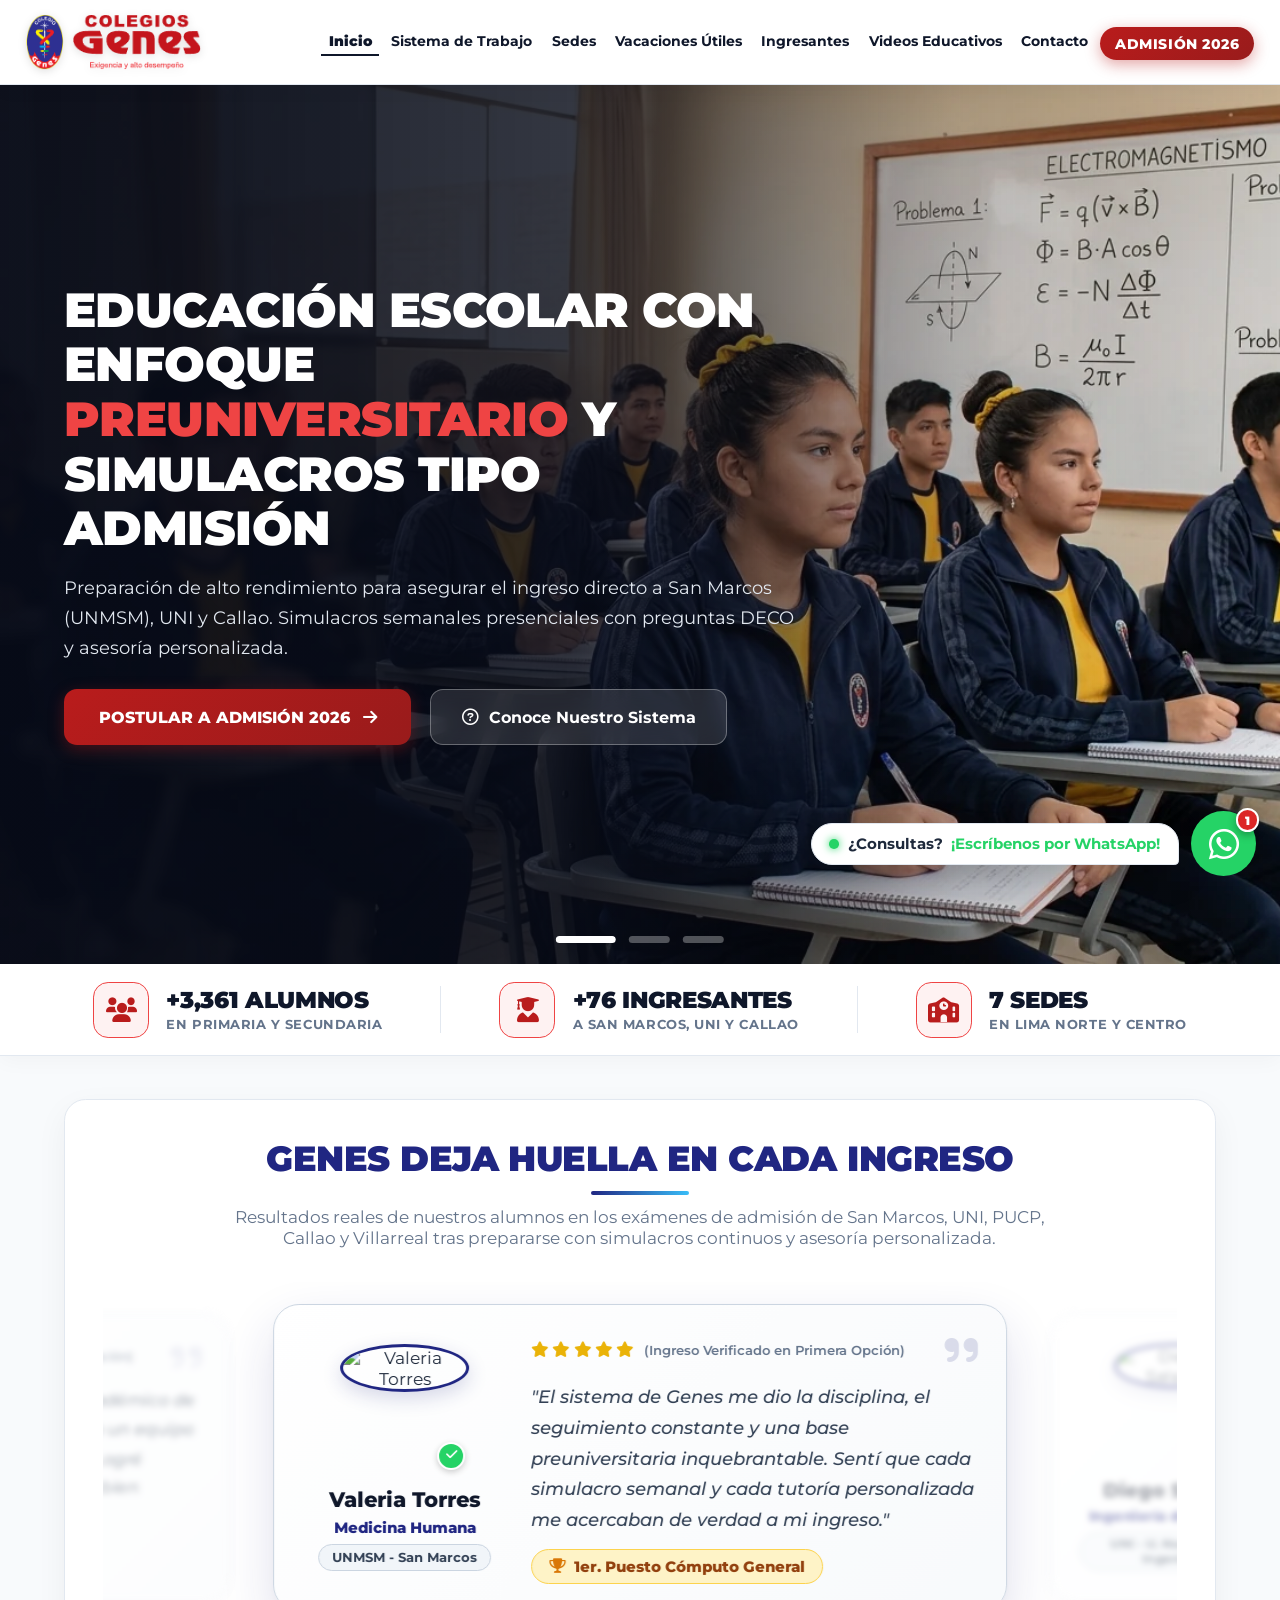
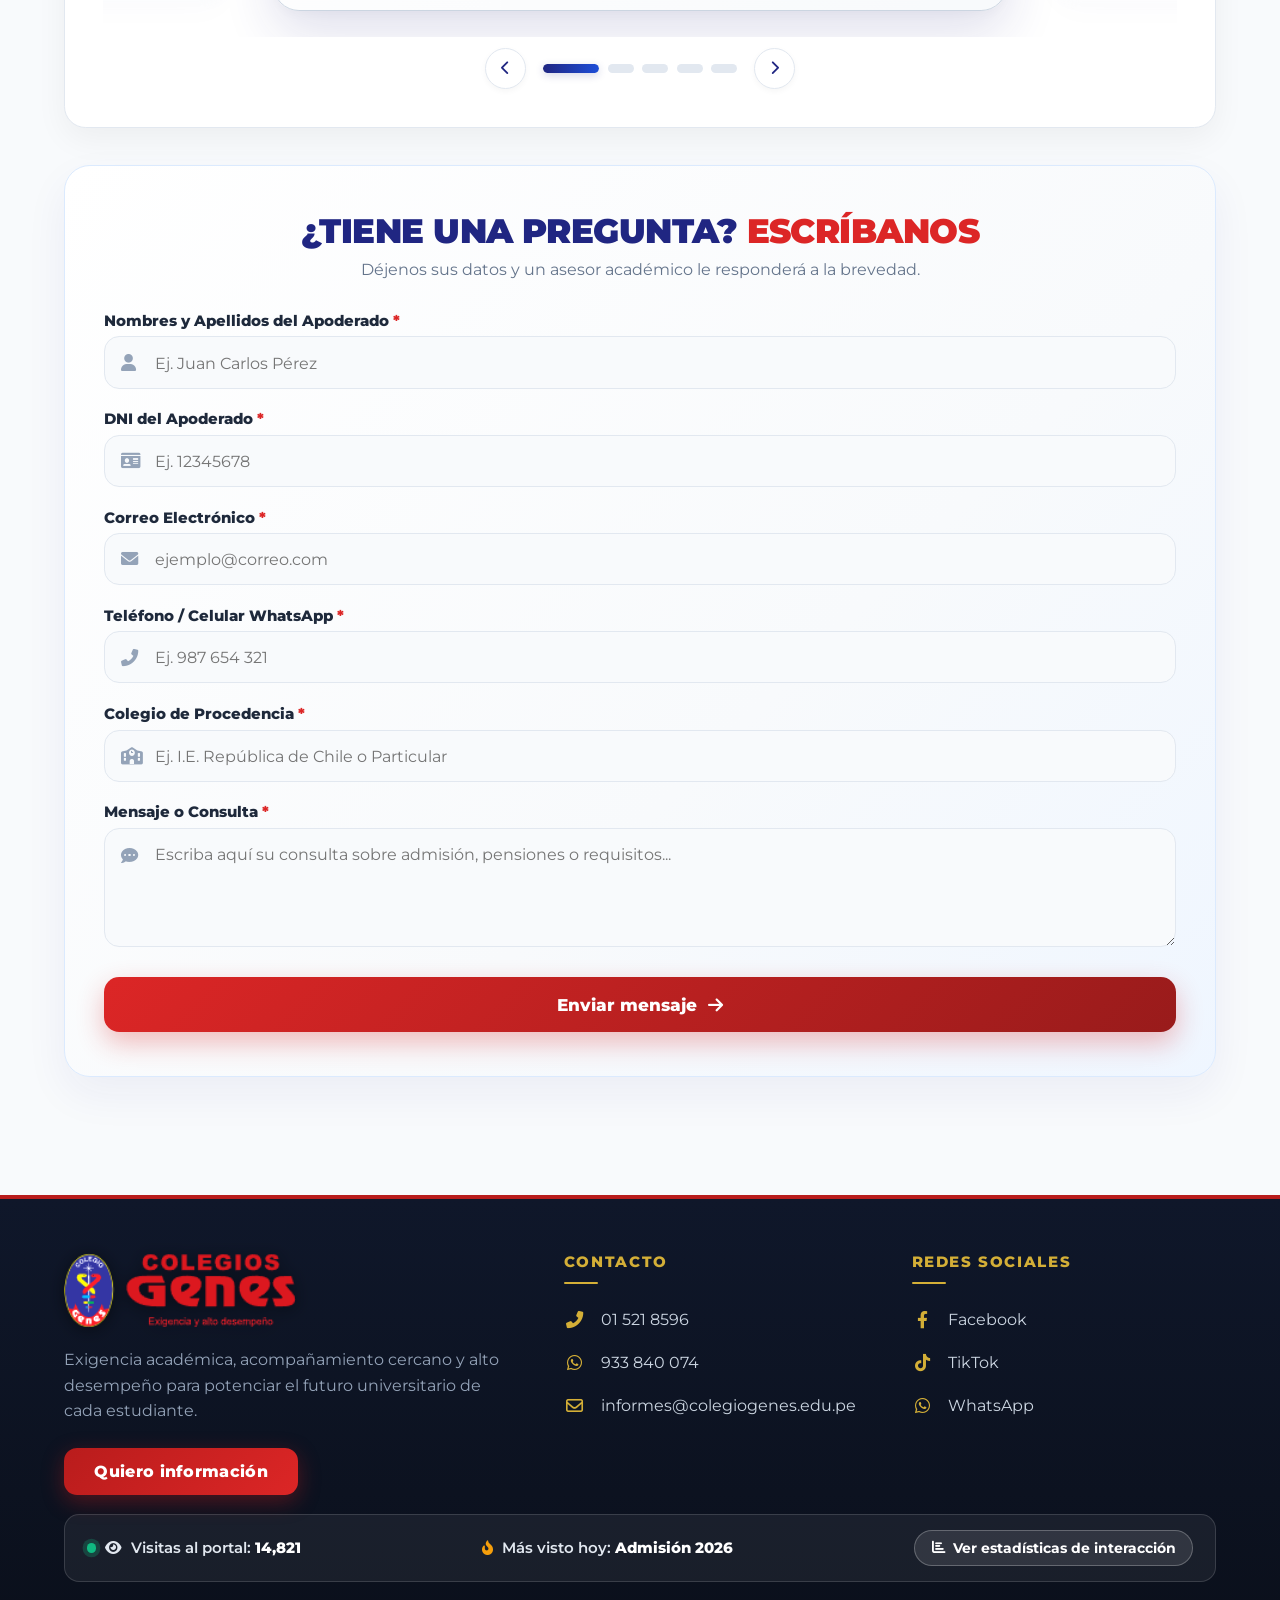
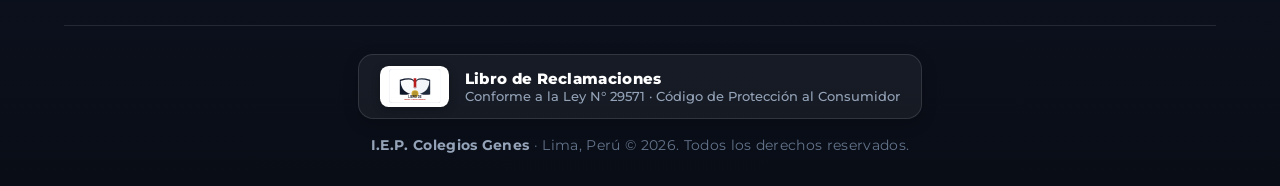
==== commit 14fb01ba: "fix(whatsapp): remove corrupted emojis and format preloaded message with multi-line headers" ====
--- a/index.html
+++ b/index.html
@@ -2901,7 +2901,7 @@
     <!-- SweetAlert2 para Feedback Interactivo de Formularios en Demo -->
     <script src="https://cdn.jsdelivr.net/npm/sweetalert2@11"></script>
     <script src="js/config.js"></script>
-    <script src="js/main.js?v=20261115_V48"></script>
+    <script src="js/main.js?v=20261116_V49"></script>
 </body>
 
 </html>
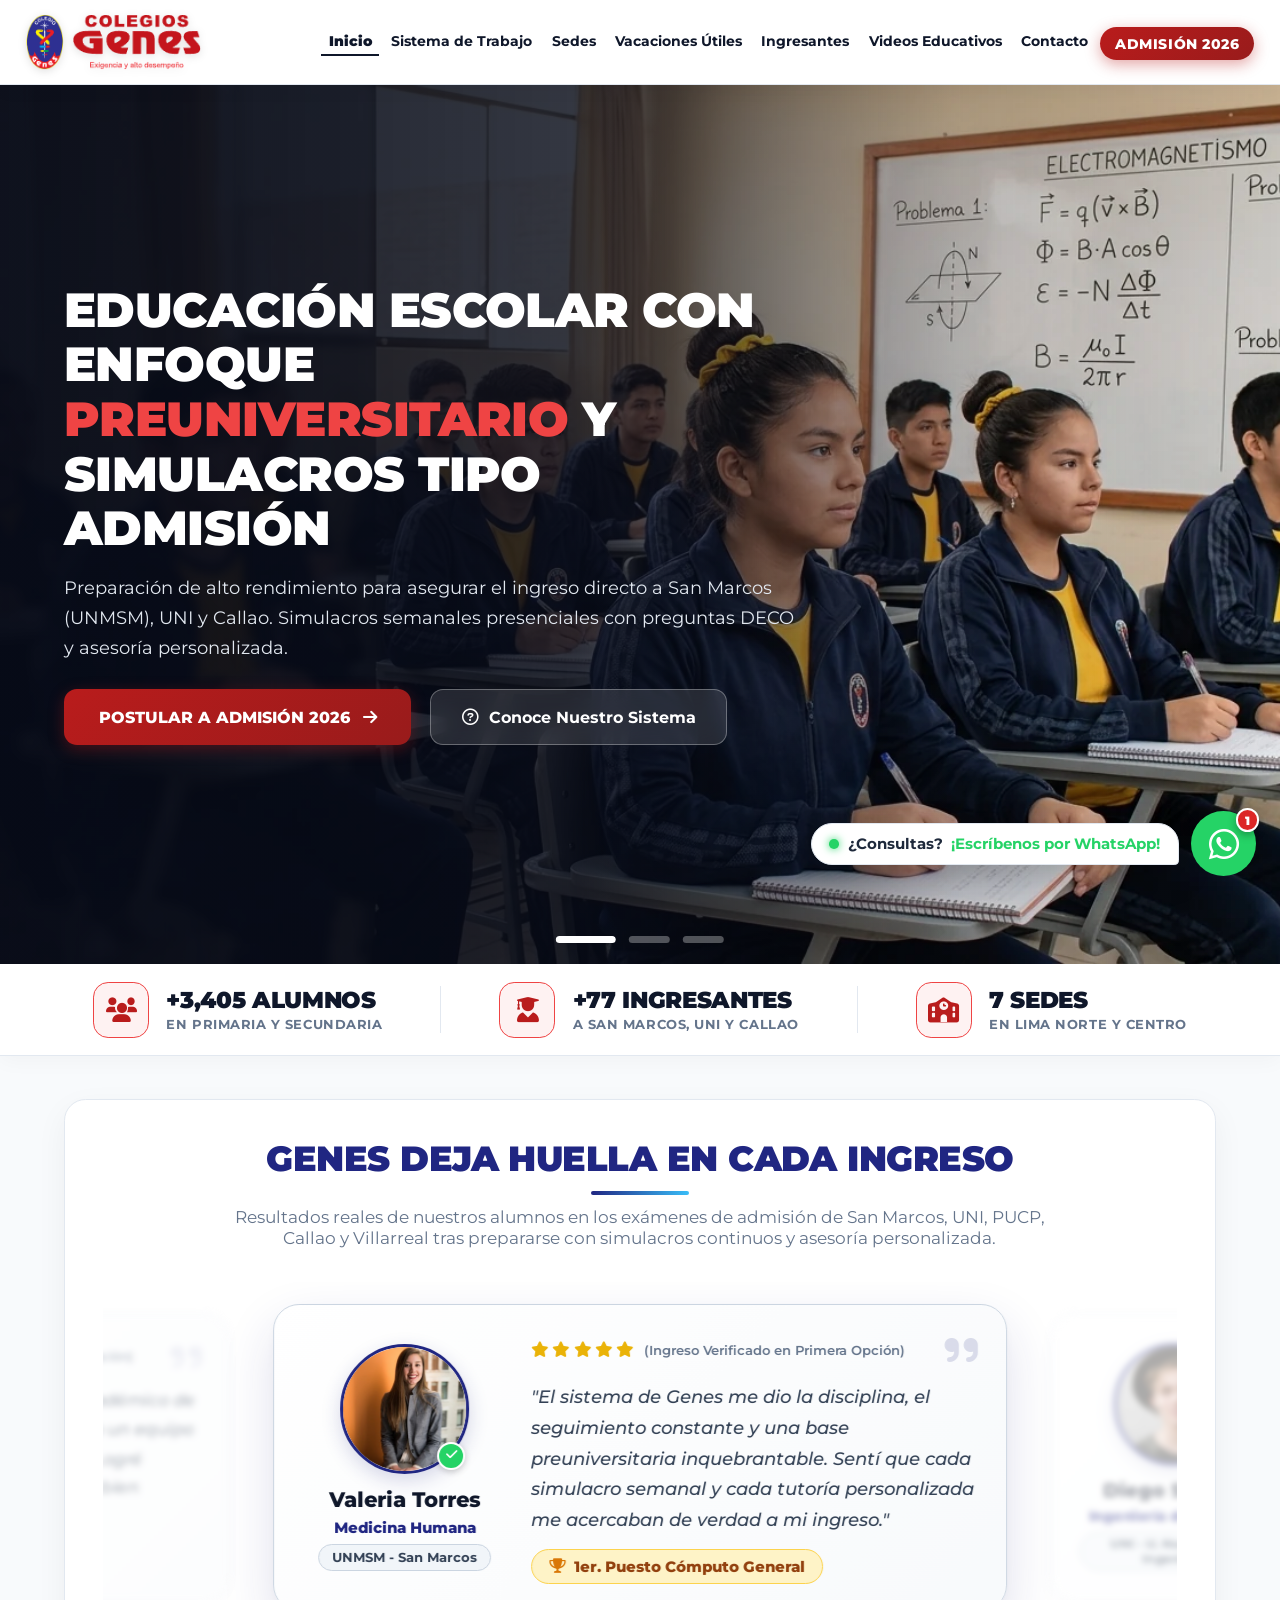
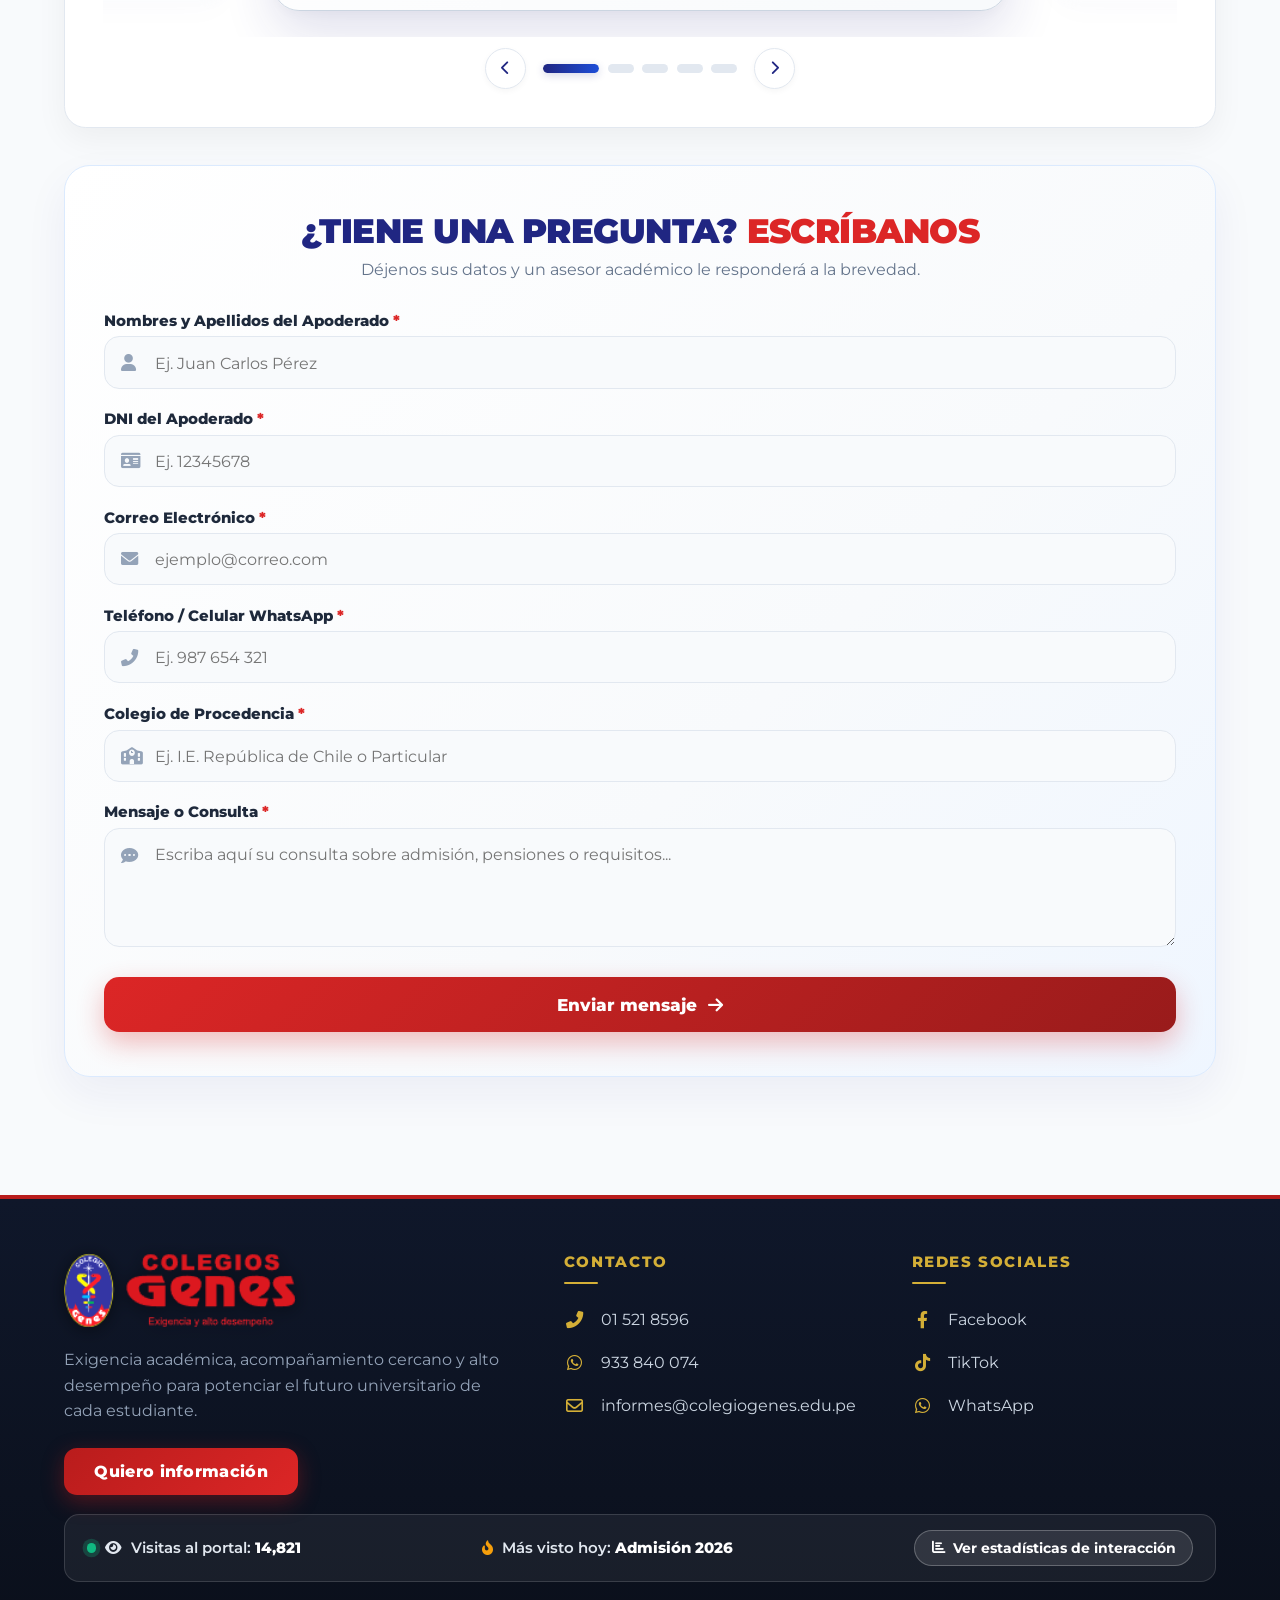
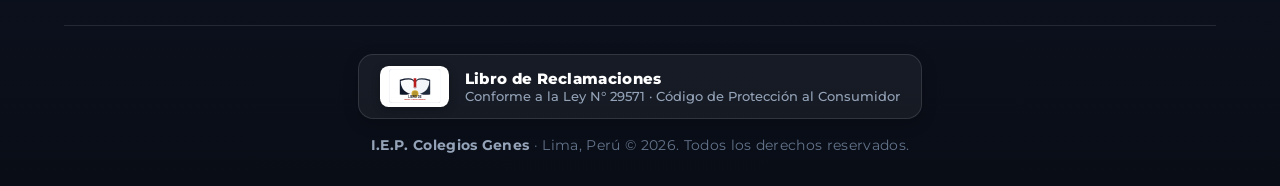
==== commit ea7d79c6: "chore(assets): replace all colegiogenes.edu.pe, Unsplash and CDN links with self-hosted assets" ====
--- a/index.html
+++ b/index.html
@@ -16,20 +16,20 @@
     <meta name="geo.position" content="-11.9922;-77.0694">
     <meta name="ICBM" content="-11.9922, -77.0694">
     <meta name="theme-color" content="#202682">
-    <link rel="canonical" href="https://colegiogenes.edu.pe/">
-    <link rel="alternate" hreflang="es-PE" href="https://colegiogenes.edu.pe/">
-    <link rel="alternate" hreflang="es" href="https://colegiogenes.edu.pe/">
+    <link rel="canonical" href="https://colegio-genes.vercel.app/">
+    <link rel="alternate" hreflang="es-PE" href="https://colegio-genes.vercel.app/">
+    <link rel="alternate" hreflang="es" href="https://colegio-genes.vercel.app/">
     <link rel="icon" type="image/png" href="assets/images/favicon.png">
     <link rel="apple-touch-icon" href="assets/images/favicon.png">
 
     <!-- Open Graph / Facebook / WhatsApp Meta Tags -->
     <meta property="og:site_name" content="Colegios Genes">
     <meta property="og:type" content="website">
-    <meta property="og:url" content="https://colegiogenes.edu.pe/">
+    <meta property="og:url" content="https://colegio-genes.vercel.app/">
     <meta property="og:title" content="Colegio Genes | Exigencia y Alto Desempeño Preuniversitario en Lima">
     <meta property="og:description" content="Sistema educativo privado y preuniversitario para Primaria y Secundaria en Comas, Los Olivos, SMP y Puente Piedra. Ingreso directo a UNMSM, UNI, PUCP y Callao. Admisión 2026.">
-    <meta property="og:image" content="https://colegiogenes.edu.pe/assets/images/og_preview.jpg">
-    <meta property="og:image:secure_url" content="https://colegiogenes.edu.pe/assets/images/og_preview.jpg">
+    <meta property="og:image" content="https://colegio-genes.vercel.app/assets/images/og_preview.jpg">
+    <meta property="og:image:secure_url" content="https://colegio-genes.vercel.app/assets/images/og_preview.jpg">
     <meta property="og:image:type" content="image/jpeg">
     <meta property="og:image:width" content="1200">
     <meta property="og:image:height" content="630">
@@ -40,7 +40,7 @@
     <meta name="twitter:card" content="summary_large_image">
     <meta name="twitter:title" content="Colegio Genes | Colegio Privado Preuniversitario en Lima">
     <meta name="twitter:description" content="Formación integral en Primaria y Secundaria preuniversitaria con 8 sedes en Lima Norte. Simulacros tipo admisión UNI, San Marcos y PUCP.">
-    <meta name="twitter:image" content="https://colegiogenes.edu.pe/assets/images/og_preview.jpg">
+    <meta name="twitter:image" content="https://colegio-genes.vercel.app/assets/images/og_preview.jpg">
     <meta name="twitter:image:alt" content="Colegio Genes Educación de Alto Rendimiento">
     
     <!-- JSON-LD Datos Estructurados Schema.org (School + EducationalOrganization + 8 Sedes Oficiales) -->
@@ -50,9 +50,9 @@
       "@type": ["School", "EducationalOrganization"],
       "name": "Colegio Genes",
       "alternateName": ["Colegios Genes", "I.E.P. Colegios Genes", "Colegio Preuniversitario Genes", "Genes Colegio"],
-      "url": "https://colegiogenes.edu.pe/",
-      "logo": "https://colegiogenes.edu.pe/assets/images/logo.png",
-      "image": "https://colegiogenes.edu.pe/assets/images/og_preview.jpg",
+      "url": "https://colegio-genes.vercel.app/",
+      "logo": "https://colegio-genes.vercel.app/assets/images/logo.png",
+      "image": "https://colegio-genes.vercel.app/assets/images/og_preview.jpg",
       "description": "Institución educativa privada preuniversitaria de alta exigencia académica y formación en valores en Lima Norte. Educación especializada para Primaria y Secundaria con preparación continua para el ingreso a San Marcos (UNMSM), UNI, PUCP y Callao.",
       "telephone": "+51933840074",
       "email": "informes@colegiogenes.edu.pe",
@@ -397,7 +397,7 @@
                             <div class="testimonio-card card-prev" id="testimonio-card-prev" onclick="prevTestimonio()" title="Ver testimonio anterior">
                                 <div class="testimonio-left-profile">
                                     <div class="testimonio-avatar-ring">
-                                        <img src="https://images.unsplash.com/photo-1534528741775-53994a69daeb?q=80&w=250&auto=format&fit=crop" alt="Lucía Fernández">
+                                        <img src="assets/images/testimonios/lucia_fernandez.jpg" alt="Lucía Fernández">
                                         <span class="testimonio-verify-check"><i class="fas fa-check"></i></span>
                                     </div>
                                     <div class="testimonio-profile-info">
@@ -423,7 +423,7 @@
                             <div class="testimonio-card card-active" id="testimonio-card-active">
                                 <div class="testimonio-left-profile">
                                     <div class="testimonio-avatar-ring">
-                                        <img src="https://images.unsplash.com/photo-1573496359142-b8d87734a5a2?q=80&w=250&auto=format&fit=crop" alt="Valeria Torres">
+                                        <img src="assets/images/testimonios/valeria_torres.jpg" alt="Valeria Torres">
                                         <span class="testimonio-verify-check"><i class="fas fa-check"></i></span>
                                     </div>
                                     <div class="testimonio-profile-info">
@@ -449,7 +449,7 @@
                             <div class="testimonio-card card-next" id="testimonio-card-next" onclick="nextTestimonio()" title="Ver siguiente testimonio">
                                 <div class="testimonio-left-profile">
                                     <div class="testimonio-avatar-ring">
-                                        <img src="https://images.unsplash.com/photo-1539571696357-5a69c17a67c6?q=80&w=250&auto=format&fit=crop" alt="Diego Salazar">
+                                        <img src="assets/images/testimonios/diego_salazar.jpg" alt="Diego Salazar">
                                         <span class="testimonio-verify-check"><i class="fas fa-check"></i></span>
                                     </div>
                                     <div class="testimonio-profile-info">
@@ -496,7 +496,8 @@
                         <p class="home-form-subtitle">Déjenos sus datos y un asesor académico le responderá a la brevedad.</p>
                     </div>
 
-                    <form id="form-admision" class="formulario-moderno" data-form-type="inicio" action="https://formsubmit.co/mathiasfernandezesquivel@gmail.com" method="POST">
+                    <form id="form-admision" class="formulario-moderno" data-form-type="inicio" action="#" method="POST" novalidate>
+                        <input type="text" name="_gotcha" tabindex="-1" autocomplete="off" style="display:none !important;" aria-hidden="true">
                         <div class="form-grid">
                             <div class="input-field-group">
                                 <label for="nombre">Nombres y Apellidos del Apoderado <span class="required">*</span></label>
@@ -2898,10 +2899,10 @@
         </a>
     </div>
 
-    <!-- SweetAlert2 para Feedback Interactivo de Formularios en Demo -->
-    <script src="https://cdn.jsdelivr.net/npm/sweetalert2@11"></script>
+    <!-- SweetAlert2 Local (Sin dependencia de CDN externo) -->
+    <script src="js/sweetalert2.min.js"></script>
     <script src="js/config.js"></script>
-    <script src="js/main.js?v=20261116_V49"></script>
+    <script src="js/main.js?v=20261116_V50"></script>
 </body>
 
 </html>
--- a/css/styles.css
+++ b/css/styles.css
@@ -1,8 +1,6 @@
 /* ==========================================================================
    COLEGIO GENES - EXPERT UX/UI DESIGN SYSTEM (HEADER & CONTENIDO COMPLETO)
    ========================================================================== */
-
-@import url('https://fonts.googleapis.com/css2?family=Cinzel:wght@700;800;900&family=Montserrat:wght@400;500;600;700;800;900&display=swap');
 
 :root {
     --bg-dark-navy: #202682;
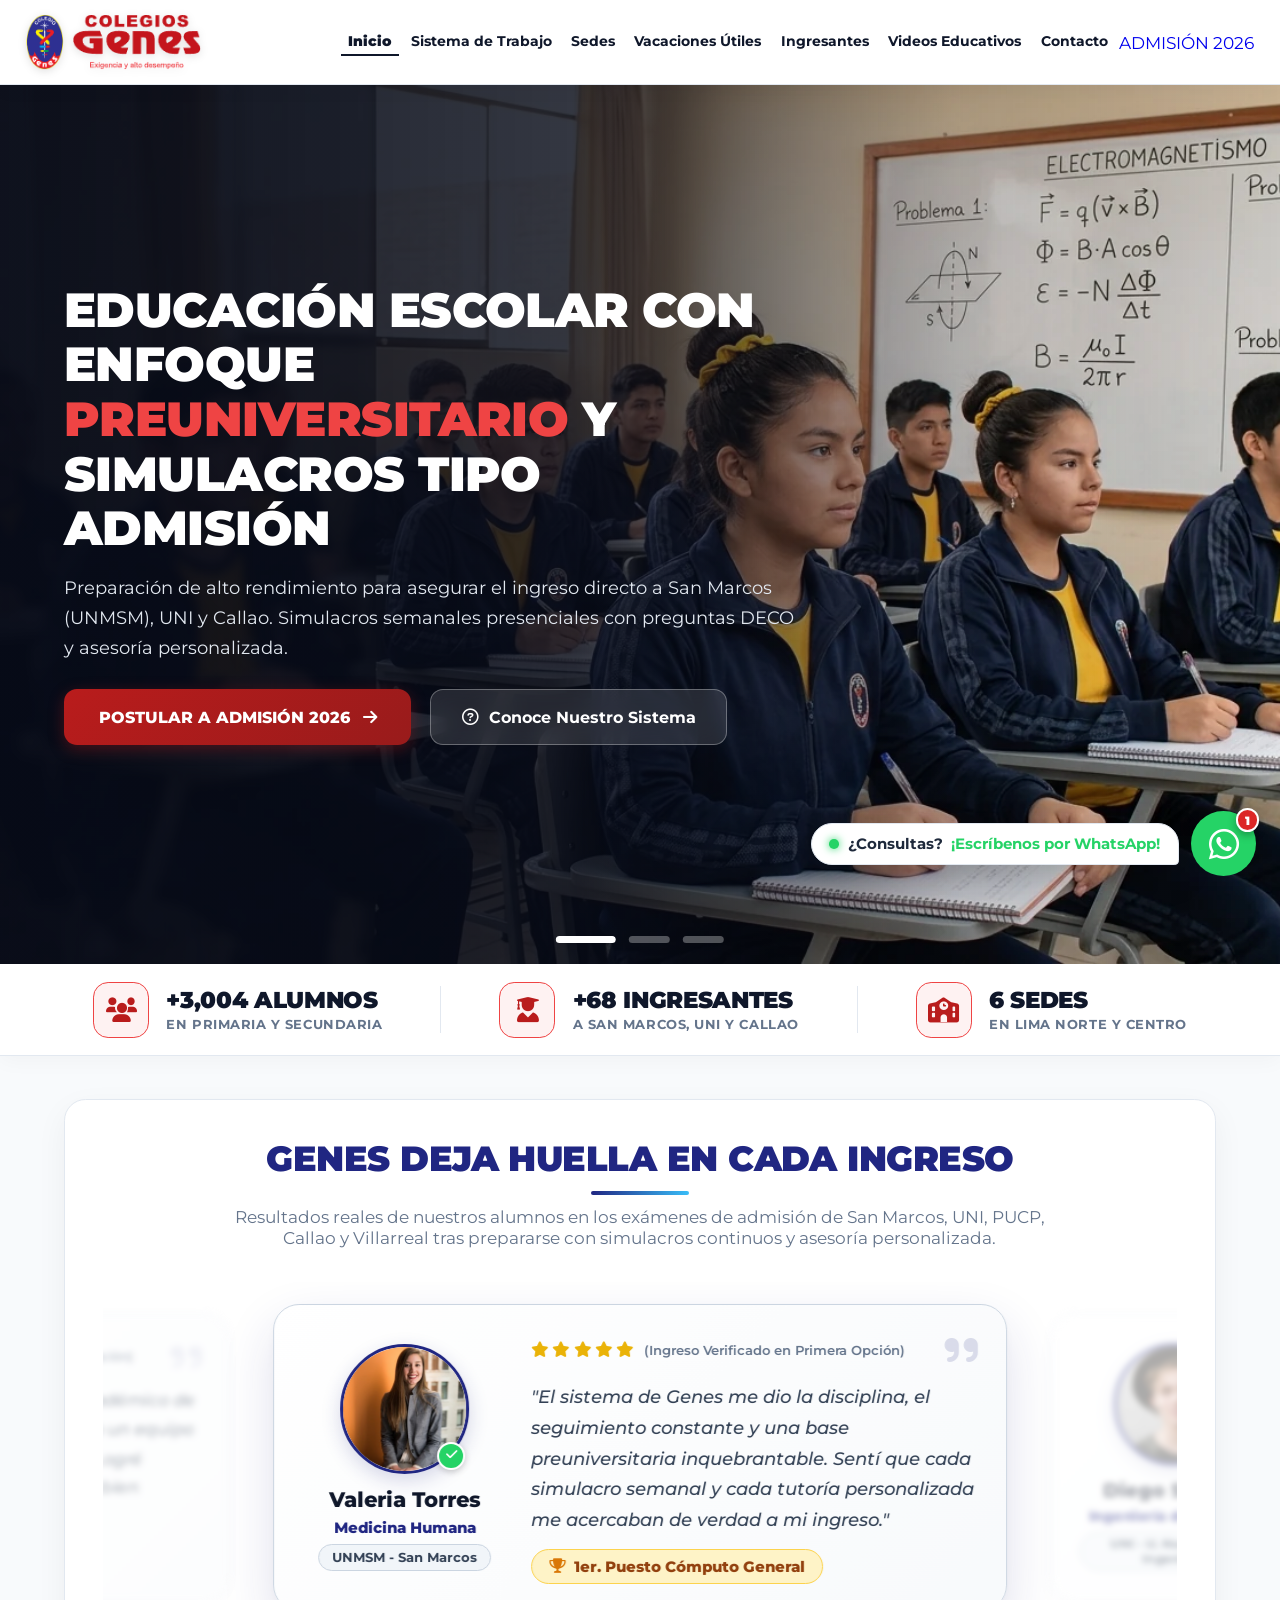
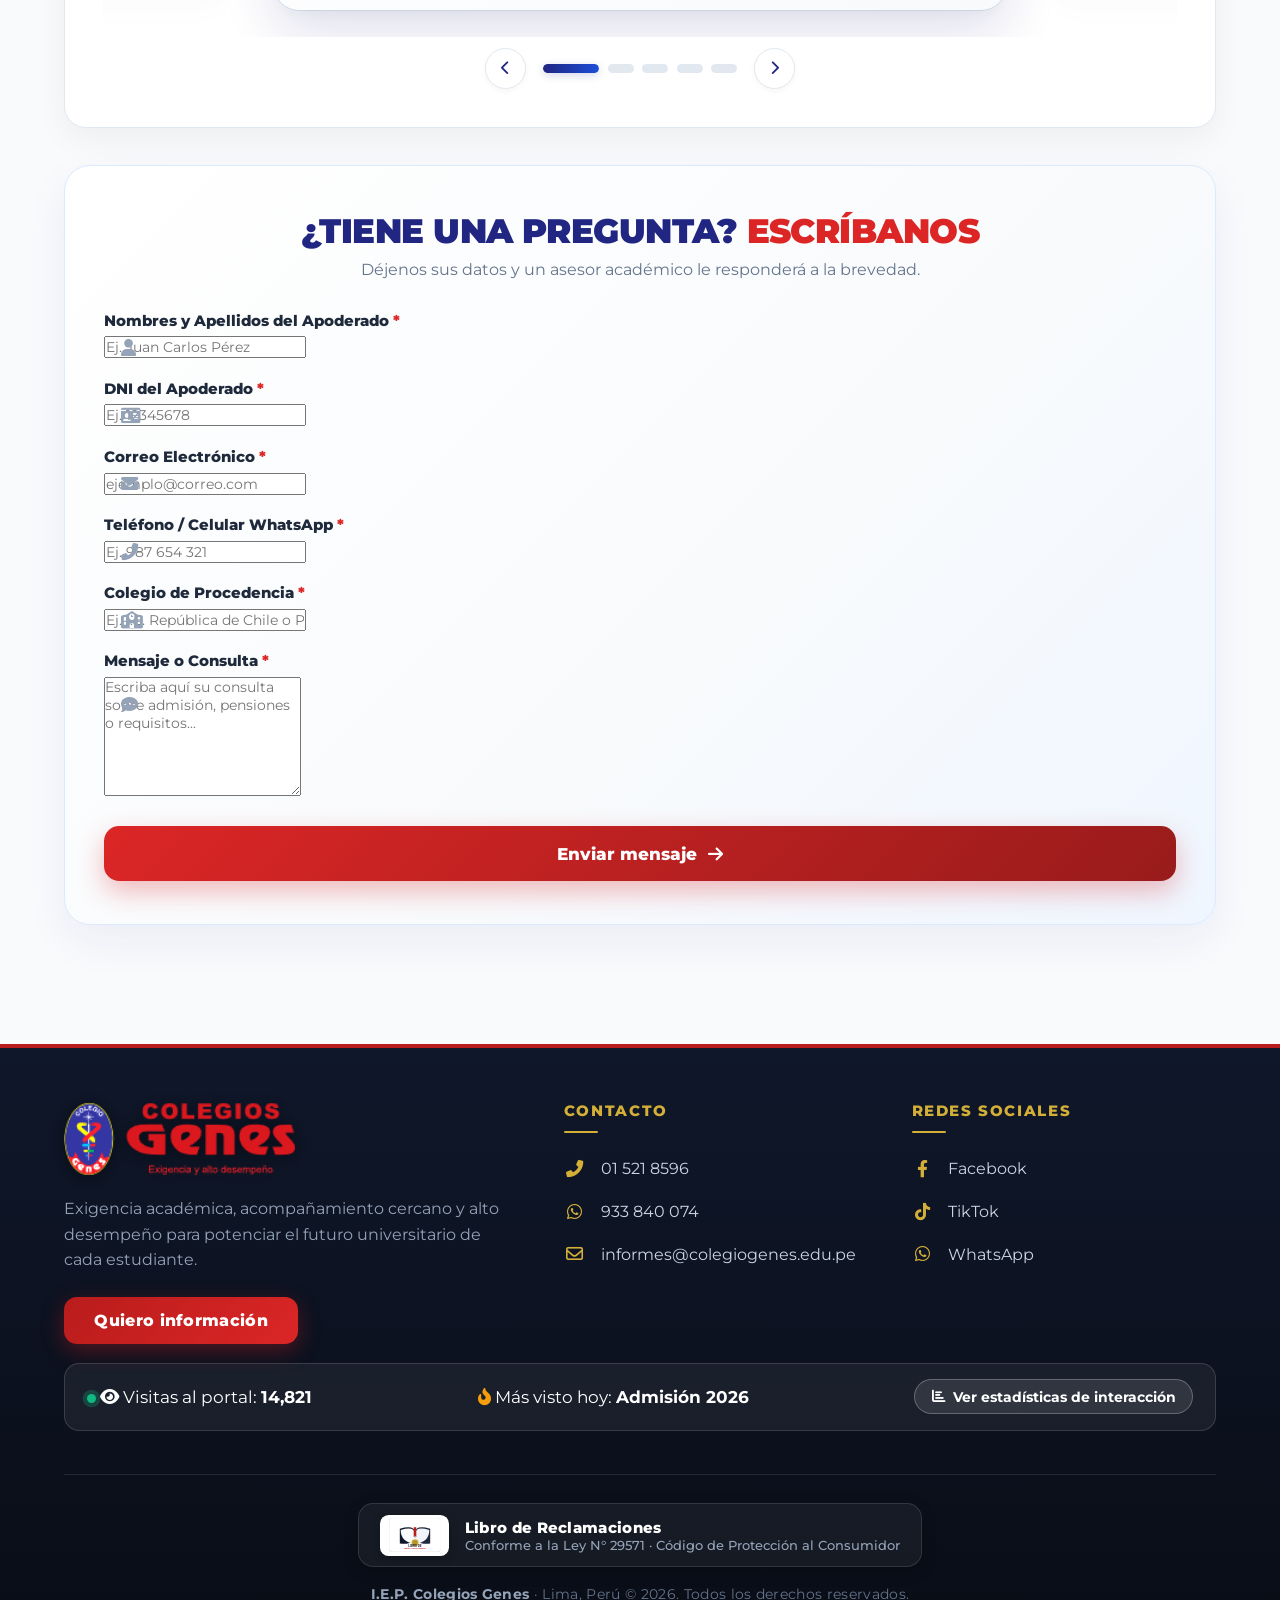
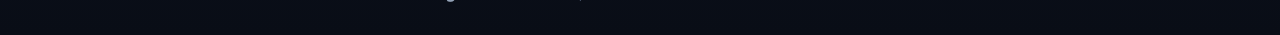
==== commit 66c7b924: "refactor(css): purge 59 dead classes, deduplicate overridden rules and reduce styles.css by 2000+ li" ====
--- a/index.html
+++ b/index.html
@@ -204,7 +204,7 @@
     <link href="https://fonts.googleapis.com/css2?family=Cinzel:wght@700;800;900&family=Montserrat:wght@400;500;600;700;800;900&display=swap" rel="stylesheet">
     <link rel="stylesheet" href="https://cdnjs.cloudflare.com/ajax/libs/font-awesome/6.0.0/css/all.min.css">
     
-    <link rel="stylesheet" href="css/styles.css?v=20261115_V48">
+    <link rel="stylesheet" href="css/styles.css?v=20261116_V50">
 </head>
 
 <body>
--- a/css/styles.css
+++ b/css/styles.css
@@ -1,5 +1,5 @@
 /* ==========================================================================
-   COLEGIO GENES - EXPERT UX/UI DESIGN SYSTEM (HEADER & CONTENIDO COMPLETO)
+   COLEGIO GENES - HOJA DE ESTILOS PRINCIPAL Y RESPONSIVE (OPTIMIZADA)
    ========================================================================== */
 
 :root {
@@ -25,10 +25,7 @@
     font-family: 'Montserrat', sans-serif;
 }
 
-html {
-    scroll-behavior: smooth;
-    scroll-padding-top: 85px;
-}
+html { scroll-behavior: smooth; scroll-padding-top: 85px; }
 
 body {
     background-color: var(--bg-body-light);
@@ -39,16 +36,10 @@
     overflow-x: hidden;
 }
 
-/* Escala visual optimizada para pantallas de escritorio (look inmersivo 110%) sin alterar versión móvil */
 @media (min-width: 1025px) {
-    body {
-        zoom: 1.08;
-    }
-}
-
-/* --------------------------------------------------------------------------
-   KEYFRAME ANIMATIONS FOR UX/UI EXCELLENCE
-   -------------------------------------------------------------------------- */
+    body { zoom: 1.08; }
+}
+
 @keyframes fadeIn {
     from { opacity: 0; transform: translateY(16px); }
     to { opacity: 1; transform: translateY(0); }
@@ -69,14 +60,6 @@
     50% { transform: translateY(-4px); }
 }
 
-/* OCULTAR BARRA SUPERIOR PEQUEÑA A PETICIÓN DEL USUARIO */
-#site-topbar {
-    display: none !important;
-}
-
-/* --------------------------------------------------------------------------
-   NAVBAR (ÚNICO HEADER STICKY PRINCIPAL - BLANCO IMPOLUTO SEGÚN REFERENCIA)
-   -------------------------------------------------------------------------- */
 #site-nav {
     position: sticky;
     top: 0;
@@ -109,9 +92,7 @@
     flex-shrink: 0;
 }
 
-.logo-container:hover {
-    transform: scale(1.03);
-}
+.logo-container:hover { transform: scale(1.03); }
 
 .logo-img {
     height: 62px;
@@ -134,9 +115,7 @@
     flex-shrink: 0 !important;
 }
 
-li.mobile-drawer-header {
-    display: none !important;
-}
+li.mobile-drawer-header { display: none !important; }
 
 .nav-links a:not(.btn-admision) {
     color: #0F172A;
@@ -155,10 +134,7 @@
     border-bottom: 2.5px solid transparent;
 }
 
-.nav-links a:not(.btn-admision):hover {
-    color: #B91C1C;
-    background: transparent;
-}
+.nav-links a:not(.btn-admision):hover { color: #B91C1C; background: transparent; }
 
 .nav-links a.active:not(.btn-admision) {
     background: transparent !important;
@@ -170,7 +146,7 @@
     padding-bottom: 4px !important;
 }
 
-.btn-admision,
+.btn-admision,,
 .nav-links a.btn-admision {
     background: linear-gradient(135deg, #B91C1C 0%, #991B1B 100%) !important;
     color: #FFFFFF !important;
@@ -186,11 +162,11 @@
     text-decoration: none !important;
 }
 
-.btn-admision:hover,
-.nav-links a.btn-admision:hover,
-.btn-admision:focus,
-.nav-links a.btn-admision:focus,
-.btn-admision:active,
+.btn-admision:hover,,
+.nav-links a.btn-admision:hover,,
+.btn-admision:focus,,
+.nav-links a.btn-admision:focus,,
+.btn-admision:active,,
 .nav-links a.btn-admision:active {
     color: #FFFFFF !important;
     background: linear-gradient(135deg, #DC2626 0%, #B91C1C 100%) !important;
@@ -201,17 +177,10 @@
 }
 
 @media (min-width: 1025px) {
-    .nav-links {
-        gap: 6px;
-    }
-    .nav-links a:not(.btn-admision) {
-        padding: 6px 10px;
-        font-size: 0.83rem;
-    }
-    .nav-links a:not(.btn-admision) > i:not(.fa-angle-down) {
-        display: none !important;
-    }
-    .btn-admision,
+    .nav-links { gap: 6px; }
+    .nav-links a:not(.btn-admision) { padding: 6px 10px; font-size: 0.83rem; }
+    .nav-links a:not(.btn-admision) > i:not(.fa-angle-down) { display: none !important; }
+    .btn-admision,,
     .nav-links a.btn-admision {
         padding: 9px 18px !important;
         font-size: 0.84rem !important;
@@ -219,31 +188,18 @@
 }
 
 @media (min-width: 1025px) and (max-width: 1280px) {
-    nav {
-        padding: 8px 2%;
-    }
-    .logo-container {
-        padding: 4px 6px 4px 0;
-        margin-right: 4px;
-    }
-    .logo-img {
-        height: 52px;
-    }
-    .nav-links {
-        gap: 4px;
-    }
-    .nav-links a:not(.btn-admision) {
-        padding: 5px 7px;
-        font-size: 0.79rem;
-    }
-    .btn-admision,
+    nav { padding: 8px 2%; }
+    .logo-container { padding: 4px 6px 4px 0; margin-right: 4px; }
+    .logo-img { height: 52px; }
+    .nav-links { gap: 4px; }
+    .nav-links a:not(.btn-admision) { padding: 5px 7px; font-size: 0.79rem; }
+    .btn-admision,,
     .nav-links a.btn-admision {
         padding: 8px 14px !important;
         font-size: 0.79rem !important;
     }
 }
 
-/* DROPDOWN MENU (DISEÑO BLANCO CUADRADO CON TEXTO NEGRO Y HOVER AZUL) */
 .dropdown-menu {
     position: absolute;
     top: calc(100% + 8px);
@@ -282,9 +238,7 @@
     padding-left: 24px !important;
 }
 
-.dropdown.open .dropdown-menu {
-    display: block;
-}
+.dropdown.open .dropdown-menu { display: block; }
 
 .mobile-menu-btn {
     display: none;
@@ -323,10 +277,6 @@
     pointer-events: auto;
 }
 
-
-/* --------------------------------------------------------------------------
-   HERO BANNER PRINCIPAL DE INICIO (SLIDER CAROUSEL 3 DIAPOSITIVAS)
-   -------------------------------------------------------------------------- */
 .hero-slider-wrapper {
     position: relative;
     width: 100%;
@@ -370,49 +320,18 @@
     background: linear-gradient(90deg, rgba(7, 11, 24, 0.95) 0%, rgba(7, 11, 24, 0.82) 45%, rgba(7, 11, 24, 0.2) 75%, rgba(7, 11, 24, 0) 100%), url('../assets/images/hero_students.webp') center/cover no-repeat !important;
 }
 
-.hero-h1 span.highlight-blue,
+.hero-h1 span.highlight-blue,,
 .highlight-blue {
     color: #38BDF8;
     text-shadow: none !important;
 }
 
-.hero-h1 span.highlight-gold,
+.hero-h1 span.highlight-gold,,
 .highlight-gold {
     color: #FACC15;
     text-shadow: none !important;
 }
 
-/* CONTROLES DE NAVEGACIÓN (FLECHAS) */
-.hero-slider-arrow {
-    position: absolute;
-    top: 50%;
-    transform: translateY(-50%);
-    z-index: 10;
-    width: 46px;
-    height: 46px;
-    border-radius: 50%;
-    background: rgba(255, 255, 255, 0.12);
-    backdrop-filter: blur(8px);
-    border: 1px solid rgba(255, 255, 255, 0.25);
-    color: #FFFFFF;
-    font-size: 1.1rem;
-    display: flex;
-    align-items: center;
-    justify-content: center;
-    cursor: pointer;
-    transition: all 0.3s ease;
-}
-
-.hero-slider-arrow.prev { left: 24px; }
-.hero-slider-arrow.next { right: 24px; }
-
-.hero-slider-arrow:hover {
-    background: rgba(255, 255, 255, 0.3);
-    border-color: #FFFFFF;
-    transform: translateY(-50%) scale(1.1);
-}
-
-/* INDICADORES (DOTS CON PROGRESO DE 5 SEGUNDOS) */
 .hero-slider-dots {
     position: absolute;
     bottom: 20px;
@@ -447,20 +366,7 @@
     border-radius: 999px;
 }
 
-.hero-dot.active {
-    width: 56px;
-    background: rgba(255, 255, 255, 0.4);
-}
-
-.hero-wrapper {
-    width: 100%;
-    min-height: calc(100vh - 165px);
-    display: flex;
-    align-items: center;
-    color: var(--text-white);
-    padding: 40px 5% 32px;
-    position: relative;
-}
+.hero-dot.active { width: 56px; background: rgba(255, 255, 255, 0.4); }
 
 .hero-inner {
     max-width: 1320px;
@@ -478,29 +384,6 @@
     flex-direction: column;
     align-items: flex-start;
     text-align: left;
-}
-
-.hero-badge-pill {
-    display: inline-flex;
-    align-items: center;
-    gap: 8px;
-    border: 1px solid var(--crimson-red);
-    background: rgba(185, 28, 28, 0.25);
-    backdrop-filter: blur(8px);
-    color: #FCA5A5;
-    font-size: 0.78rem;
-    font-weight: 800;
-    padding: 6px 18px;
-    border-radius: 999px;
-    letter-spacing: 0.5px;
-    margin-bottom: 16px;
-    text-transform: uppercase;
-    box-shadow: 0 4px 15px rgba(185, 28, 28, 0.3);
-}
-
-.hero-badge-pill i {
-    color: var(--bright-red);
-    font-size: 0.85rem;
 }
 
 .hero-h1 {
@@ -515,10 +398,7 @@
     text-shadow: none !important;
 }
 
-.hero-h1 span.highlight {
-    color: var(--bright-red);
-    text-shadow: none !important;
-}
+.hero-h1 span.highlight { color: var(--bright-red); text-shadow: none !important; }
 
 .hero-lead {
     font-size: 1.05rem;
@@ -582,9 +462,6 @@
     transform: translateY(-2px);
 }
 
-/* --------------------------------------------------------------------------
-   STRIP DE ESTADÍSTICAS REALES BAJO EL HERO BANNER (ESTILO REFERENCIA DE FOTO)
-   -------------------------------------------------------------------------- */
 .stats-strip-wrapper {
     background: #FFFFFF;
     border-bottom: 1px solid #E2E8F0;
@@ -622,10 +499,7 @@
     flex-shrink: 0;
 }
 
-.stat-text-wrap {
-    display: flex;
-    flex-direction: column;
-}
+.stat-text-wrap { display: flex; flex-direction: column; }
 
 .stat-text-wrap strong {
     font-size: 1.35rem;
@@ -650,37 +524,6 @@
     background: #E2E8F0;
 }
 
-.hero-stats-row {
-    display: flex;
-    align-items: center;
-    gap: 40px;
-    border-top: 1px solid rgba(255, 255, 255, 0.15);
-    padding-top: 30px;
-    max-width: 750px;
-}
-
-.hero-stat-box strong {
-    font-family: 'Montserrat', sans-serif;
-    font-size: 2.2rem;
-    font-weight: 900;
-    color: var(--gold-gold);
-    display: block;
-    line-height: 1;
-    margin-bottom: 6px;
-    text-shadow: 0 2px 10px rgba(212, 175, 55, 0.3);
-}
-
-.hero-stat-box span {
-    font-size: 0.82rem;
-    color: #CBD5E1;
-    font-weight: 600;
-    text-transform: uppercase;
-    letter-spacing: 0.5px;
-}
-
-/* --------------------------------------------------------------------------
-   CONTENT WRAPPER & SECCIONES
-   -------------------------------------------------------------------------- */
 .content-wrapper {
     padding: 40px 5%;
     max-width: 1320px;
@@ -695,9 +538,7 @@
     animation: fadeIn 0.4s ease-out;
 }
 
-section.active {
-    display: block;
-}
+section.active { display: block; }
 
 .card {
     background: #FFFFFF;
@@ -710,15 +551,9 @@
     transition: box-shadow 0.3s ease;
 }
 
-.card:hover {
-    box-shadow: var(--card-shadow-hover);
-}
-
-/* HEADERS EN SECCIONES */
-.pilares-header {
-    text-align: center;
-    margin-bottom: 32px;
-}
+.card:hover { box-shadow: var(--card-shadow-hover); }
+
+.pilares-header { text-align: center; margin-bottom: 32px; }
 
 .titulo-pilares {
     font-family: 'Montserrat', sans-serif;
@@ -739,16 +574,6 @@
     background: linear-gradient(90deg, #202682, #38BDF8);
 }
 
-/* --------------------------------------------------------------------------
-   SISTEMA EDUCATIVO TABS (COLOR AZUL CLARO ORIGINAL, ICONOS BLANCOS Y RAYITA CELESTE)
-   -------------------------------------------------------------------------- */
-.sistema-tabs {
-    display: grid;
-    grid-template-columns: repeat(3, 1fr);
-    gap: 16px;
-    margin: 28px 0;
-}
-
 .sistema-tab {
     background: #FFFFFF;
     border: 2px solid #E2E8F0;
@@ -782,10 +607,7 @@
     box-shadow: 0 12px 24px rgba(32, 38, 130, 0.15);
 }
 
-.sistema-tab:hover i {
-    transform: scale(1.15);
-    color: var(--bg-dark-navy);
-}
+.sistema-tab:hover i { transform: scale(1.15); color: var(--bg-dark-navy); }
 
 .sistema-tab.active {
     background: linear-gradient(135deg, #202682 0%, #19206E 100%);
@@ -810,15 +632,8 @@
     background: linear-gradient(90deg, #38BDF8, #60A5FA);
 }
 
-/* --------------------------------------------------------------------------
-   HISTORIAS DE ÉXITO & TESTIMONIOS (CARRUSEL DE TARJETAS CON PEEK LATERAL)
-   -------------------------------------------------------------------------- */
-#testimonio-hero-card {
-    overflow: visible;
-    position: relative;
-}
-
-/* VIEWPORT DEL CARRUSEL: limita la visibilidad horizontal */
+#testimonio-hero-card { overflow: visible; position: relative; }
+
 .testimonio-viewport {
     width: 100%;
     overflow: hidden;
@@ -826,7 +641,6 @@
     margin: 0 auto;
 }
 
-/* TRACK: flexbox que contiene las 3 tarjetas en línea */
 .testimonio-track {
     display: flex;
     align-items: stretch;
@@ -835,7 +649,6 @@
     will-change: transform;
 }
 
-/* CADA TARJETA OCUPA EL 80% DEL VIEWPORT, min 0 flex para las laterales */
 .testimonio-card {
     flex: 0 0 80%;
     max-width: 680px;
@@ -845,11 +658,7 @@
     border: 1.5px solid #E2E8F0;
     padding: 24px 26px;
     box-shadow: 0 10px 30px rgba(32, 38, 130, 0.05);
-    transition: opacity 0.45s ease-out,
-                filter 0.45s ease-out,
-                box-shadow 0.45s ease-out,
-                border-color 0.3s ease,
-                transform 0.45s ease-out;
+    transition: opacity 0.45s ease-out, filter 0.45s ease-out, box-shadow 0.45s ease-out, border-color 0.3s ease, transform 0.45s ease-out;
     display: grid;
     grid-template-columns: 190px 1fr;
     gap: 22px;
@@ -862,7 +671,6 @@
     pointer-events: auto;
 }
 
-/* TARJETA ACTIVA: sin blur, escala completa */
 .testimonio-card.card-active {
     opacity: 1;
     filter: blur(0px);
@@ -873,25 +681,19 @@
     pointer-events: auto;
 }
 
-/* Hover en tarjetas laterales */
-.testimonio-card.card-prev:hover,
+.testimonio-card.card-prev:hover,,
 .testimonio-card.card-next:hover {
     opacity: 0.65;
     filter: blur(1.5px);
     transform: scale(0.96);
 }
 
-/* ANIMACIÓN DE CONTENIDO INTERNO al cambiar testimonio */
-.testimonio-card-inner-swap {
-    animation: fadeInSwap 0.45s cubic-bezier(0.16, 1, 0.3, 1) forwards;
-}
+.testimonio-card-inner-swap { animation: fadeInSwap 0.45s cubic-bezier(0.16, 1, 0.3, 1) forwards; }
 
 @keyframes fadeInSwap {
     0%   { opacity: 0.25; transform: translateY(8px) scale(0.97); }
     100% { opacity: 1;    transform: translateY(0)   scale(1);    }
 }
-
-
 
 .testimonio-left-profile {
     display: flex;
@@ -997,10 +799,7 @@
     font-weight: 600;
 }
 
-.quote-giant-icon {
-    font-size: 2.2rem;
-    color: rgba(32, 38, 130, 0.15);
-}
+.quote-giant-icon { font-size: 2.2rem; color: rgba(32, 38, 130, 0.15); }
 
 .testimonio-quote-text {
     font-size: 1.02rem;
@@ -1091,9 +890,6 @@
     box-shadow: 0 2px 8px rgba(32, 38, 130, 0.2);
 }
 
-/* --------------------------------------------------------------------------
-   ESTILOS DE FORMULARIO MODERNO EN SECCIÓN INICIO
-   -------------------------------------------------------------------------- */
 .home-form-card {
     background: linear-gradient(135deg, #FFFFFF 0%, #F8FAFC 60%, #EFF6FF 100%);
     border: 1.5px solid #DBEAFE;
@@ -1103,26 +899,7 @@
     margin-top: 35px;
 }
 
-.home-form-header {
-    text-align: center;
-    margin-bottom: 28px;
-}
-
-.home-form-badge {
-    display: inline-flex;
-    align-items: center;
-    gap: 6px;
-    background: #FEF2F2;
-    color: #DC2626;
-    font-size: 0.76rem;
-    font-weight: 800;
-    text-transform: uppercase;
-    letter-spacing: 0.6px;
-    padding: 6px 16px;
-    border-radius: 999px;
-    border: 1px solid #FECACA;
-    margin-bottom: 12px;
-}
+.home-form-header { text-align: center; margin-bottom: 28px; }
 
 .home-form-title {
     font-size: 1.95rem;
@@ -1133,88 +910,12 @@
     text-transform: uppercase;
 }
 
-.home-form-title span {
-    color: #DC2626;
-}
+.home-form-title span { color: #DC2626; }
 
 .home-form-subtitle {
     color: #64748B;
     font-size: 0.95rem;
     line-height: 1.5;
-}
-
-/* --------------------------------------------------------------------------
-   SECCIÓN INGRESANTES & GALERÍA DE PUBLICACIONES DE AFICHES
-   -------------------------------------------------------------------------- */
-/* --------------------------------------------------------------------------
-   SECCIÓN INGRESANTES & GALERÍA DE PUBLICACIONES DE AFICHES (PROTAGONISTAS)
-   -------------------------------------------------------------------------- */
-.ingresantes-highlights-bar {
-    display: flex;
-    justify-content: space-around;
-    align-items: center;
-    background: linear-gradient(135deg, #FFFFFF 0%, #F8FAFC 100%);
-    border: 1.5px solid #E2E8F0;
-    border-radius: 20px;
-    padding: 20px 28px;
-    margin: 22px 0 32px;
-    gap: 20px;
-    box-shadow: 0 8px 24px rgba(0, 0, 0, 0.04);
-}
-
-.ingresante-stat-item {
-    display: flex;
-    align-items: center;
-    gap: 14px;
-}
-
-.stat-icon-glow {
-    width: 46px;
-    height: 46px;
-    border-radius: 14px;
-    display: flex;
-    align-items: center;
-    justify-content: center;
-    font-size: 1.25rem;
-    flex-shrink: 0;
-}
-
-.stat-icon-glow.gold {
-    background: rgba(212, 175, 55, 0.14);
-    color: #D4AF37;
-    border: 1px solid rgba(212, 175, 55, 0.3);
-}
-
-.stat-icon-glow.crimson {
-    background: rgba(185, 28, 28, 0.12);
-    color: #B91C1C;
-    border: 1px solid rgba(185, 28, 28, 0.25);
-}
-
-.stat-icon-glow.blue {
-    background: rgba(32, 38, 130, 0.12);
-    color: #202682;
-    border: 1px solid rgba(32, 38, 130, 0.25);
-}
-
-.ingresante-stat-item strong {
-    display: block;
-    color: #0F172A;
-    font-size: 0.98rem;
-    font-weight: 900;
-    letter-spacing: -0.2px;
-}
-
-.ingresante-stat-item span {
-    color: #64748B;
-    font-size: 0.84rem;
-    font-weight: 600;
-}
-
-.ingresante-stat-divider {
-    width: 1px;
-    height: 40px;
-    background: #E2E8F0;
 }
 
 .ingresantes-tabs {
@@ -1272,8 +973,11 @@
 }
 
 .ingresante-card[data-uni="sanmarcos"] { border-top-color: #B91C1C; }
+
 .ingresante-card[data-uni="uni"] { border-top-color: #881337; }
+
 .ingresante-card[data-uni="callao"] { border-top-color: #0284C7; }
+
 .ingresante-card[data-uni="pucp"] { border-top-color: #0F172A; }
 
 .ingresante-card:hover {
@@ -1304,9 +1008,7 @@
     transition: transform 0.35s ease;
 }
 
-.ingresante-card:hover .ingresante-img-wrapper img {
-    transform: scale(1.03);
-}
+.ingresante-card:hover .ingresante-img-wrapper img { transform: scale(1.03); }
 
 .ingresante-badge-uni {
     position: absolute;
@@ -1325,8 +1027,11 @@
 }
 
 .badge-sanmarcos { background: linear-gradient(135deg, #B91C1C 0%, #991B1B 100%); }
+
 .badge-uni { background: linear-gradient(135deg, #881337 0%, #4C0519 100%); }
+
 .badge-callao { background: linear-gradient(135deg, #0284C7 0%, #0369A1 100%); }
+
 .badge-pucp { background: linear-gradient(135deg, #0F172A 0%, #1E293B 100%); }
 
 .ingresante-overlay-zoom {
@@ -1345,9 +1050,7 @@
     transition: opacity 0.3s ease;
 }
 
-.ingresante-card:hover .ingresante-overlay-zoom {
-    opacity: 1;
-}
+.ingresante-card:hover .ingresante-overlay-zoom { opacity: 1; }
 
 .ingresante-info {
     padding: 20px 22px;
@@ -1398,9 +1101,6 @@
     box-shadow: 0 4px 14px rgba(32, 38, 130, 0.3);
 }
 
-/* ==========================================================================
-   MODAL LIGHTBOX FULLSCREEN ULTRA-MODERNO (PRO VIEWER PARA AFICHES Y HORARIOS)
-   ========================================================================== */
 .modal-backdrop.lightbox-fullscreen-backdrop {
     display: none;
     position: fixed;
@@ -1433,7 +1133,6 @@
     overflow: hidden;
 }
 
-/* HEADER BAR FLOTANTE GLASS */
 .lightbox-header-bar {
     position: absolute;
     top: 0;
@@ -1565,7 +1264,6 @@
     transform: scale(1.08);
 }
 
-/* STAGE / VIEWPORT */
 .lightbox-stage {
     flex: 1;
     width: 100%;
@@ -1573,7 +1271,6 @@
     display: flex;
     align-items: center;
     justify-content: center;
-    position: relative;
     overflow: hidden;
     cursor: grab;
     touch-action: none;
@@ -1582,9 +1279,7 @@
     box-sizing: border-box;
 }
 
-.lightbox-stage.is-dragging {
-    cursor: grabbing;
-}
+.lightbox-stage.is-dragging { cursor: grabbing; }
 
 .lightbox-img-wrapper {
     display: flex;
@@ -1606,10 +1301,8 @@
     border-radius: 12px;
     box-shadow: 0 25px 60px -10px rgba(0, 0, 0, 0.8), 0 0 0 1px rgba(255, 255, 255, 0.1);
     pointer-events: auto;
-    transition: box-shadow 0.3s ease;
-}
-
-/* FOOTER HINT */
+}
+
 .lightbox-footer-hint {
     position: absolute;
     bottom: 20px;
@@ -1645,16 +1338,8 @@
         gap: 8px !important;
         min-height: 52px !important;
     }
-
-    .lightbox-badge {
-        display: none !important;
-    }
-
-    .lightbox-title-wrap {
-        min-width: 0 !important;
-        flex: 1 1 auto !important;
-    }
-
+    .lightbox-badge { display: none !important; }
+    .lightbox-title-wrap { min-width: 0 !important; flex: 1 1 auto !important; }
     #ingresante-modal-title {
         font-size: 0.84rem !important;
         max-width: 170px !important;
@@ -1662,49 +1347,31 @@
         overflow: hidden !important;
         text-overflow: ellipsis !important;
     }
-
-    .lightbox-toolbar {
-        gap: 4px !important;
-        flex-shrink: 0 !important;
-    }
-
+    .lightbox-toolbar { gap: 4px !important; flex-shrink: 0 !important; }
     .lightbox-btn {
         padding: 6px 8px !important;
         font-size: 0.76rem !important;
         border-radius: 8px !important;
     }
-
-    .lightbox-btn .btn-text {
-        display: none !important;
-    }
-
+    .lightbox-btn .btn-text { display: none !important; }
     .lightbox-zoom-level {
         padding: 4px 6px !important;
         font-size: 0.74rem !important;
         min-width: 32px !important;
     }
-
     .lightbox-close-btn {
         width: 34px !important;
         height: 34px !important;
         font-size: 0.95rem !important;
         margin-left: 2px !important;
     }
-
-    .lightbox-stage {
-        padding-top: 58px !important;
-        padding-bottom: 12px !important;
-    }
-
+    .lightbox-stage { padding-top: 58px !important; padding-bottom: 12px !important; }
     #ingresante-modal-img {
         max-width: 96vw !important;
         max-height: calc(100dvh - 74px) !important;
         border-radius: 8px !important;
     }
-
-    .lightbox-footer-hint {
-        display: none !important;
-    }
+    .lightbox-footer-hint { display: none !important; }
 }
 
 @media (max-width: 480px) {
@@ -1715,59 +1382,15 @@
         overflow-wrap: break-word !important;
         word-break: break-word !important;
     }
-
-    #ingresante-modal-title {
-        max-width: 125px !important;
-        font-size: 0.8rem !important;
-    }
-
-    .lightbox-btn {
-        padding: 5px 6px !important;
-    }
-
-    .lightbox-btn i {
-        font-size: 0.75rem !important;
-    }
-
-    .lightbox-close-btn {
-        width: 32px !important;
-        height: 32px !important;
-    }
-
-    #btn-open-original-img {
-        display: none !important;
-    }
+    #ingresante-modal-title { max-width: 125px !important; font-size: 0.8rem !important; }
+    .lightbox-btn { padding: 5px 6px !important; }
+    .lightbox-btn i { font-size: 0.75rem !important; }
+    .lightbox-close-btn { width: 32px !important; height: 32px !important; }
+    #btn-open-original-img { display: none !important; }
 }
 
 @media (max-width: 1024px) {
-    .ingresantes-grid {
-        grid-template-columns: repeat(2, 1fr);
-    }
-    .ingresantes-highlights-bar {
-        flex-direction: column;
-        align-items: flex-start;
-    }
-    .ingresante-stat-divider {
-        display: none;
-    }
-}
-
-/* --------------------------------------------------------------------------
-   VIDEOS EDUCATIVOS ENCABEZADO & TARJETAS CON MÁS VIDA
-   -------------------------------------------------------------------------- */
-.videos-pill-badge {
-    display: inline-flex;
-    align-items: center;
-    gap: 6px;
-    background: rgba(185, 28, 28, 0.08);
-    color: #B91C1C;
-    border: 1px solid rgba(185, 28, 28, 0.2);
-    padding: 6px 14px;
-    border-radius: 999px;
-    font-size: 0.78rem;
-    font-weight: 800;
-    text-transform: uppercase;
-    letter-spacing: 0.6px;
+    .ingresantes-grid { grid-template-columns: repeat(2, 1fr); }
 }
 
 .videos-subhead {
@@ -1834,17 +1457,11 @@
     transition: transform 0.3s ease;
 }
 
-.video-thumbnail-container:hover .video-thumbnail-img {
-    transform: scale(1.08);
-}
-
-.video-thumbnail-container:hover .video-play-overlay {
-    opacity: 1;
-}
-
-.video-thumbnail-container:hover .video-play-overlay i {
-    transform: scale(1.15);
-}
+.video-thumbnail-container:hover .video-thumbnail-img { transform: scale(1.08); }
+
+.video-thumbnail-container:hover .video-play-overlay { opacity: 1; }
+
+.video-thumbnail-container:hover .video-play-overlay i { transform: scale(1.15); }
 
 .video-course-badge {
     position: absolute;
@@ -1874,24 +1491,6 @@
     transform: translateY(-6px);
     box-shadow: 0 16px 36px rgba(0,0,0,0.1);
     border-color: #CBD5E1;
-}
-
-.video-curso-icon-box {
-    width: 64px;
-    height: 64px;
-    border-radius: 18px;
-    border: 1px solid transparent;
-    display: flex;
-    align-items: center;
-    justify-content: center;
-    font-size: 1.85rem;
-    margin: 10px 0 14px 0;
-    transition: transform 0.35s ease, box-shadow 0.35s ease;
-}
-
-.video-curso-card:hover .video-curso-icon-box {
-    transform: scale(1.12) rotate(3deg);
-    box-shadow: 0 8px 20px rgba(0,0,0,0.08);
 }
 
 .video-curso-card h4 {
@@ -1934,10 +1533,8 @@
     box-shadow: 0 8px 20px rgba(255, 0, 0, 0.45);
 }
 
-/* --------------------------------------------------------------------------
-   CANALES POR GRADO TABS & CARDS MEJORADOS
-   -------------------------------------------------------------------------- */
-.canales-primaria-box, .canales-secundaria-box {
+.canales-primaria-box,,
+.canales-secundaria-box {
     background: #FFFFFF;
     border-radius: 20px;
     padding: 35px;
@@ -1946,7 +1543,8 @@
     box-shadow: var(--card-shadow-soft);
 }
 
-.canales-primaria-tabs, .canales-secundaria-tabs {
+.canales-primaria-tabs,,
+.canales-secundaria-tabs {
     display: flex;
     justify-content: center;
     gap: 12px;
@@ -1954,7 +1552,8 @@
     flex-wrap: wrap;
 }
 
-.canal-primaria-tab, .canal-secundaria-tab {
+.canal-primaria-tab,,
+.canal-secundaria-tab {
     padding: 10px 22px;
     height: 46px;
     min-width: 65px;
@@ -1969,13 +1568,15 @@
     box-shadow: 0 2px 6px rgba(0,0,0,0.03);
 }
 
-.canal-primaria-tab:hover, .canal-secundaria-tab:hover {
+.canal-primaria-tab:hover,,
+.canal-secundaria-tab:hover {
     border-color: #202682;
     color: #202682;
     transform: translateY(-2px);
 }
 
-.canal-primaria-tab.active, .canal-secundaria-tab.active {
+.canal-primaria-tab.active,,
+.canal-secundaria-tab.active {
     background: linear-gradient(135deg, #202682 0%, #19206E 100%);
     color: #FFFFFF !important;
     border-color: #202682;
@@ -1983,7 +1584,8 @@
     transform: translateY(-2px);
 }
 
-.canal-primaria-card, .canal-secundaria-card {
+.canal-primaria-card,,
+.canal-secundaria-card {
     display: grid;
     grid-template-columns: 240px 1fr;
     gap: 28px;
@@ -1995,7 +1597,8 @@
     box-shadow: 0 8px 25px rgba(0,0,0,0.04);
 }
 
-.canal-primaria-img-wrap, .canal-secundaria-img-wrap {
+.canal-primaria-img-wrap,,
+.canal-secundaria-img-wrap {
     width: 220px;
     height: 220px;
     border-radius: 50% !important;
@@ -2011,7 +1614,8 @@
     padding: 8px;
 }
 
-.canal-primaria-img-wrap img, .canal-secundaria-img-wrap img {
+.canal-primaria-img-wrap img,,
+.canal-secundaria-img-wrap img {
     width: 100%;
     height: 100%;
     object-fit: contain !important;
@@ -2021,12 +1625,13 @@
     transition: none !important;
 }
 
-.canal-primaria-card:hover .canal-primaria-img-wrap img,
+.canal-primaria-card:hover .canal-primaria-img-wrap img,,
 .canal-secundaria-card:hover .canal-secundaria-img-wrap img {
     transform: none !important;
 }
 
-.canal-primaria-badge, .canal-secundaria-badge {
+.canal-primaria-badge,,
+.canal-secundaria-badge {
     background: linear-gradient(135deg, #B91C1C 0%, #991B1B 100%);
     color: #FFFFFF;
     font-size: 0.72rem;
@@ -2039,14 +1644,16 @@
     box-shadow: 0 2px 8px rgba(185, 28, 28, 0.3);
 }
 
-.canal-primaria-copy h3, .canal-secundaria-copy h3 {
+.canal-primaria-copy h3,,
+.canal-secundaria-copy h3 {
     font-size: 1.6rem;
     color: var(--bg-dark-navy);
     font-weight: 800;
     margin: 8px 0;
 }
 
-.canal-primaria-link, .canal-secundaria-link {
+.canal-primaria-link,,
+.canal-secundaria-link {
     display: inline-flex;
     align-items: center;
     gap: 10px;
@@ -2062,15 +1669,13 @@
     transition: all 0.25s ease;
 }
 
-.canal-primaria-link:hover, .canal-secundaria-link:hover {
+.canal-primaria-link:hover,,
+.canal-secundaria-link:hover {
     background: #CC0000;
     transform: translateY(-2px);
     box-shadow: 0 10px 22px rgba(255, 0, 0, 0.5);
 }
 
-/* --------------------------------------------------------------------------
-   LOS 4 PILARES - TARJETAS MODERNAS PREMIUM INTERACTIVAS
-   -------------------------------------------------------------------------- */
 .pilares-grid {
     display: grid;
     grid-template-columns: repeat(auto-fit, minmax(250px, 1fr));
@@ -2103,8 +1708,11 @@
 }
 
 .pilar-card.pilar-1::before { background: linear-gradient(90deg, #202682, #3B82F6); }
+
 .pilar-card.pilar-2::before { background: linear-gradient(90deg, #DC2626, #F87171); }
+
 .pilar-card.pilar-3::before { background: linear-gradient(90deg, #0284C7, #38BDF8); }
+
 .pilar-card.pilar-4::before { background: linear-gradient(90deg, #D97706, #FBBF24); }
 
 .pilar-card:hover {
@@ -2152,9 +1760,7 @@
     box-shadow: 0 4px 12px rgba(217, 119, 6, 0.08);
 }
 
-.pilar-card:hover .pilar-icono {
-    transform: scale(1.1) rotate(4deg);
-}
+.pilar-card:hover .pilar-icono { transform: scale(1.1) rotate(4deg); }
 
 .pilar-numero {
     font-family: 'Cinzel', serif;
@@ -2165,9 +1771,7 @@
     transition: color 0.3s ease;
 }
 
-.pilar-card:hover .pilar-numero {
-    color: #94A3B8;
-}
+.pilar-card:hover .pilar-numero { color: #94A3B8; }
 
 .pilar-tag {
     display: inline-flex;
@@ -2183,30 +1787,6 @@
     width: fit-content;
 }
 
-.pilar-tag.azul {
-    background: #EFF6FF;
-    color: #1D4ED8;
-    border: 1px solid #DBEAFE;
-}
-
-.pilar-tag.rojo {
-    background: #FEF2F2;
-    color: #DC2626;
-    border: 1px solid #FEE2E2;
-}
-
-.pilar-tag.verde {
-    background: #F0FDF4;
-    color: #15803D;
-    border: 1px solid #DCFCE7;
-}
-
-.pilar-tag.celeste {
-    background: #F0F9FF;
-    color: #0284C7;
-    border: 1px solid #E0F2FE;
-}
-
 .pilar-tag.ambar {
     background: #FFFBEB;
     color: #B45309;
@@ -2229,18 +1809,9 @@
     margin: 0;
 }
 
-/* ==========================================================================
-   DOODLES DECORATIVOS: VACACIONES ÚTILES (SOL Y NUBES TIPO CRAYÓN / GARABATO)
-   ========================================================================== */
-#vacaciones .card {
-    position: relative;
-    overflow: hidden;
-}
-
-#vacaciones .pilares-header {
-    position: relative;
-    z-index: 2;
-}
+#vacaciones .card { position: relative; overflow: hidden; }
+
+#vacaciones .pilares-header { position: relative; z-index: 2; }
 
 .vacaciones-doodle {
     position: absolute;
@@ -2255,7 +1826,6 @@
     height: 100%;
 }
 
-/* 1. SOL: FLOTACIÓN GENERAL + ROTACIÓN DE RAYOS + REBOTE ALEGRE */
 .vacaciones-doodle-sun {
     top: 14px;
     left: 20px;
@@ -2274,7 +1844,6 @@
     }
 }
 
-/* Rayos solares girando suavemente de forma continua */
 .doodle-sun-rays {
     transform-origin: 60px 59px;
     animation: doodleSunRaysSpin 22s linear infinite;
@@ -2289,7 +1858,6 @@
     }
 }
 
-/* Rostro sonriente con leve latido alegre */
 .doodle-sun-face {
     transform-origin: 60px 59px;
     animation: doodleSunFaceJoy 3s ease-in-out infinite alternate;
@@ -2304,10 +1872,7 @@
     }
 }
 
-/* Chapitas con brillo suave */
-.doodle-sun-cheeks {
-    animation: doodleCheekPulse 2.5s ease-in-out infinite alternate;
-}
+.doodle-sun-cheeks { animation: doodleCheekPulse 2.5s ease-in-out infinite alternate; }
 
 @keyframes doodleCheekPulse {
     0% {
@@ -2318,7 +1883,6 @@
     }
 }
 
-/* 2. PARASOL: BALANCEO TIPO BRISA DE PLAYA + FLUJO DE VIENTO + ESTRELLA VIVA */
 .vacaciones-doodle-parasol {
     top: 14px;
     right: 22px;
@@ -2341,7 +1905,6 @@
     }
 }
 
-/* Cúpula del parasol con ligero aleteo elástico */
 .doodle-parasol-canopy {
     transform-origin: 55px 42px;
     animation: doodleCanopyWave 2.8s ease-in-out infinite alternate;
@@ -2356,10 +1919,7 @@
     }
 }
 
-/* Trazos de viento pasando dinámicamente */
-.doodle-parasol-wind {
-    animation: doodleWindDrift 2.6s ease-in-out infinite;
-}
+.doodle-parasol-wind { animation: doodleWindDrift 2.6s ease-in-out infinite; }
 
 @keyframes doodleWindDrift {
     0% {
@@ -2376,7 +1936,6 @@
     }
 }
 
-/* Estrellita de mar que salta/vibra coqueta */
 .doodle-parasol-starfish {
     transform-origin: 10px 10px;
     animation: doodleStarHop 2.4s ease-in-out infinite alternate;
@@ -2391,7 +1950,6 @@
     }
 }
 
-/* RESPONSIVE DESIGN */
 @media (max-width: 768px) {
     .vacaciones-doodle-sun {
         top: 10px;
@@ -2422,90 +1980,9 @@
     }
 }
 
-/* --------------------------------------------------------------------------
-   REQUISITOS Y BENEFICIOS VACACIONES ÚTILES
-   -------------------------------------------------------------------------- */
-.vacaciones-requisitos-grid {
-    display: grid;
-    grid-template-columns: repeat(auto-fit, minmax(220px, 1fr));
-    gap: 16px;
-    margin-bottom: 28px;
-}
-
-.requisito-card-item {
-    background: #FFFFFF;
-    border: 1.5px solid #E2E8F0;
-    border-radius: 14px;
-    padding: 16px 18px;
-    display: flex;
-    align-items: flex-start;
-    gap: 14px;
-    transition: all 0.25s ease;
-    box-shadow: 0 2px 8px rgba(0, 0, 0, 0.02);
-}
-
-.requisito-card-item:hover {
-    transform: translateY(-3px);
-    box-shadow: 0 8px 20px rgba(0, 0, 0, 0.06);
-    border-color: #CBD5E1;
-}
-
-.requisito-icon-badge {
-    width: 42px;
-    height: 42px;
-    border-radius: 12px;
-    display: flex;
-    align-items: center;
-    justify-content: center;
-    font-size: 1.15rem;
-    flex-shrink: 0;
-}
-
-.requisito-icon-badge.puntualidad {
-    background: #FEF2F2;
-    color: #DC2626;
-    border: 1px solid #FECACA;
-}
-
-.requisito-icon-badge.disciplina {
-    background: #EFF6FF;
-    color: #2563EB;
-    border: 1px solid #BFDBFE;
-}
-
-.requisito-icon-badge.valores {
-    background: #FFFBEB;
-    color: #D97706;
-    border: 1px solid #FDE68A;
-}
-
-.requisito-icon-badge.materiales {
-    background: #F0FDF4;
-    color: #16A34A;
-    border: 1px solid #BBF7D0;
-}
-
-.requisito-card-item h5 {
-    font-size: 0.98rem;
-    font-weight: 800;
-    color: #0F172A;
-    margin-bottom: 3px;
-}
-
-.requisito-card-item p {
-    font-size: 0.82rem;
-    color: #64748B;
-    line-height: 1.45;
-    margin: 0;
-}
-
-/* BENEFICIOS VACACIONES CON IMÁGENES FOTOGRÁFICAS PREMIUM */
-.vacaciones-beneficios-grid {
-    display: grid;
-    grid-template-columns: repeat(4, 1fr);
-    gap: 18px;
-    margin-top: 10px;
-}
+.requisito-card-item h5 { margin-bottom: 3px; }
+
+.vacaciones-beneficios-grid { margin-top: 10px; }
 
 .vacaciones-beneficio-card {
     background: #FFFFFF;
@@ -2540,9 +2017,7 @@
     border-color: #CBD5E1;
 }
 
-.vacaciones-beneficio-card:hover::before {
-    opacity: 1;
-}
+.vacaciones-beneficio-card:hover::before { opacity: 1; }
 
 .beneficio-img-wrap {
     width: 100%;
@@ -2560,9 +2035,7 @@
     transition: transform 0.5s cubic-bezier(0.4, 0, 0.2, 1);
 }
 
-.vacaciones-beneficio-card:hover .beneficio-img-wrap img {
-    transform: scale(1.08);
-}
+.vacaciones-beneficio-card:hover .beneficio-img-wrap img { transform: scale(1.08); }
 
 .beneficio-body {
     padding: 16px 18px 20px;
@@ -2587,15 +2060,12 @@
 }
 
 @media (max-width: 1024px) {
-    .vacaciones-beneficios-grid {
-        grid-template-columns: repeat(2, 1fr);
-    }
-}
-
-/* --------------------------------------------------------------------------
-   SUBPANELES Y EMANACIONES DE IMAGEN CON HOVER ZOOM
-   -------------------------------------------------------------------------- */
-.primaria-panel, .secundaria-panel, .vacaciones-panel {
+    .vacaciones-beneficios-grid { grid-template-columns: repeat(2, 1fr); }
+}
+
+.primaria-panel,,
+.secundaria-panel,,
+.vacaciones-panel {
     display: none;
     background: #FFFFFF;
     border-radius: 18px;
@@ -2604,26 +2074,13 @@
     box-shadow: 0 6px 20px rgba(0,0,0,0.03);
 }
 
-.primaria-panel.active, .secundaria-panel.active, .vacaciones-panel.active {
+.primaria-panel.active,,
+.secundaria-panel.active,,
+.vacaciones-panel.active {
     display: block;
     animation: fadeIn 0.35s ease-out;
 }
 
-.zoomable-img {
-    max-width: 100%;
-    border-radius: 12px;
-    box-shadow: 0 4px 15px rgba(0,0,0,0.06);
-}
-
-.zoomable-img:hover {
-    transform: none;
-    box-shadow: 0 12px 30px rgba(0,0,0,0.14);
-    cursor: pointer;
-}
-
-/* --------------------------------------------------------------------------
-   SEDES GRID & MODAL POPUP
-   -------------------------------------------------------------------------- */
 .sedes-grid {
     display: flex;
     flex-wrap: wrap;
@@ -2664,9 +2121,7 @@
     object-fit: cover;
 }
 
-.sede-card:hover .sede-img img {
-    transform: none;
-}
+.sede-card:hover .sede-img img { transform: none; }
 
 .sede-distrito {
     display: inline-block;
@@ -2723,7 +2178,6 @@
     box-shadow: 0 4px 14px rgba(185, 28, 28, 0.35);
 }
 
-/* SEDE MODAL */
 .sede-modal-overlay {
     position: fixed;
     top: 0;
@@ -2742,10 +2196,7 @@
     transition: all 0.3s ease;
 }
 
-.sede-modal-overlay.open {
-    opacity: 1;
-    visibility: visible;
-}
+.sede-modal-overlay.open { opacity: 1; visibility: visible; }
 
 .sede-modal-box {
     background: #FFFFFF;
@@ -2774,9 +2225,7 @@
     transition: background 0.2s ease;
 }
 
-.sede-modal-close:hover {
-    background: #E2E8F0;
-}
+.sede-modal-close:hover { background: #E2E8F0; }
 
 .sede-modal-grid {
     display: grid;
@@ -2834,25 +2283,10 @@
     transition: all 0.2s ease;
 }
 
-.sede-contactos a:hover {
-    background: #F1F5F9;
-    border-color: var(--crimson-red);
-}
-
-.sede-mapa-wrap {
-    border-radius: 14px;
-    overflow: hidden;
-    border: 1px solid #E2E8F0;
-}
-
-.sede-mapa-wrap iframe {
-    width: 100%;
-    display: block;
-}
-
-/* --------------------------------------------------------------------------
-   SECCIÓN ADMISIÓN 2026: EXPERIENCIA Y DISEÑO UX/UI PARA PADRES DE FAMILIA
-   -------------------------------------------------------------------------- */
+.sede-contactos a:hover { background: #F1F5F9; border-color: var(--crimson-red); }
+
+.sede-mapa-wrap iframe { width: 100%; display: block; }
+
 .admision-card-main {
     background: #FFFFFF;
     border-radius: 28px;
@@ -2867,31 +2301,6 @@
     margin: 0 auto 36px auto;
 }
 
-.admision-pill-status {
-    display: inline-flex;
-    align-items: center;
-    gap: 8px;
-    background: #FEF2F2;
-    color: #DC2626;
-    font-size: 0.78rem;
-    font-weight: 800;
-    letter-spacing: 0.8px;
-    text-transform: uppercase;
-    padding: 6px 16px;
-    border-radius: 999px;
-    border: 1px solid #FECACA;
-    margin-bottom: 14px;
-}
-
-.admision-pill-status .pulse-dot {
-    width: 8px;
-    height: 8px;
-    border-radius: 50%;
-    background: #DC2626;
-    box-shadow: 0 0 0 0 rgba(220, 38, 38, 0.7);
-    animation: pulseRed 1.8s infinite;
-}
-
 @keyframes pulseRed {
     0% {
         box-shadow: 0 0 0 0 rgba(220, 38, 38, 0.7);
@@ -2919,7 +2328,6 @@
     margin: 0 auto;
 }
 
-/* LÍNEA DE PROCESO (STEPS) */
 .admision-timeline-wrapper {
     background: linear-gradient(180deg, #F8FAFC 0%, #FFFFFF 100%);
     border-radius: 22px;
@@ -2928,20 +2336,7 @@
     margin-bottom: 40px;
 }
 
-.admision-steps-header {
-    text-align: center;
-    margin-bottom: 28px;
-}
-
-.admision-steps-tag {
-    display: inline-block;
-    color: #2563EB;
-    font-size: 0.76rem;
-    font-weight: 800;
-    letter-spacing: 0.6px;
-    margin-bottom: 6px;
-    text-transform: uppercase;
-}
+.admision-steps-header { text-align: center; margin-bottom: 28px; }
 
 .admision-steps-title {
     font-size: 1.45rem;
@@ -3063,7 +2458,6 @@
     line-height: 1.45;
 }
 
-/* BANCO CARD */
 .step-bank-card {
     background: #F8FAFC;
     border-radius: 12px;
@@ -3089,14 +2483,9 @@
     border-bottom: 1px solid #F1F5F9;
 }
 
-.bank-row:last-child {
-    border-bottom: none;
-}
-
-.bank-name {
-    color: #64748B;
-    font-weight: 600;
-}
+.bank-row:last-child { border-bottom: none; }
+
+.bank-name { color: #64748B; font-weight: 600; }
 
 .bank-code {
     color: #0F172A;
@@ -3108,7 +2497,6 @@
     border-radius: 6px;
 }
 
-/* DOCUMENTOS LIST */
 .step-doc-list {
     list-style: none;
     padding: 0;
@@ -3133,7 +2521,6 @@
     flex-shrink: 0;
 }
 
-/* SECCIÓN INFERIOR: SPLIT CONTAINER */
 .admision-split-container {
     display: grid;
     grid-template-columns: 1fr 1.05fr;
@@ -3141,7 +2528,6 @@
     align-items: start;
 }
 
-/* TARJETA ECONÓMICA */
 .admision-econ-card {
     background: #FFFFFF;
     border-radius: 22px;
@@ -3259,10 +2645,7 @@
     margin-bottom: 22px;
 }
 
-.econ-security-notice i {
-    font-size: 1.1rem;
-    margin-top: 1px;
-}
+.econ-security-notice i { font-size: 1.1rem; margin-top: 1px; }
 
 .econ-direct-action {
     background: #F8FAFC;
@@ -3276,10 +2659,7 @@
     flex-wrap: wrap;
 }
 
-.direct-action-text {
-    flex: 1;
-    min-width: 200px;
-}
+.direct-action-text { flex: 1; min-width: 200px; }
 
 .direct-action-text strong {
     display: block;
@@ -3316,7 +2696,6 @@
     color: #FFFFFF;
 }
 
-/* FORMULARIO PADRES */
 .parent-form-box {
     background: linear-gradient(135deg, #F8FAFC 0%, #FFFFFF 100%);
     border-radius: 22px;
@@ -3325,19 +2704,7 @@
     box-shadow: 0 6px 24px rgba(0, 0, 0, 0.04);
 }
 
-.parent-form-header {
-    margin-bottom: 22px;
-}
-
-.parent-form-tag {
-    display: inline-block;
-    color: #DC2626;
-    font-size: 0.74rem;
-    font-weight: 800;
-    letter-spacing: 0.6px;
-    text-transform: uppercase;
-    margin-bottom: 6px;
-}
+.parent-form-header { margin-bottom: 22px; }
 
 .parent-form-title {
     font-size: 1.45rem;
@@ -3367,9 +2734,7 @@
     gap: 6px;
 }
 
-.form-field-unit.full-width {
-    grid-column: span 2;
-}
+.form-field-unit.full-width { grid-column: span 2; }
 
 .form-field-unit label {
     font-size: 0.8rem;
@@ -3377,9 +2742,7 @@
     color: #1E293B;
 }
 
-.form-field-unit label .required {
-    color: #DC2626;
-}
+.form-field-unit label .required { color: #DC2626; }
 
 .form-input-shell {
     position: relative;
@@ -3396,7 +2759,7 @@
     transition: color 0.2s ease;
 }
 
-.form-input-shell input,
+.form-input-shell input,,
 .form-input-shell select {
     width: 100%;
     padding: 12px 14px 12px 42px;
@@ -3420,13 +2783,13 @@
     padding-right: 36px;
 }
 
-.form-input-shell input:focus,
+.form-input-shell input:focus,,
 .form-input-shell select:focus {
     border-color: #2563EB;
     box-shadow: 0 0 0 3px rgba(37, 99, 235, 0.12);
 }
 
-.form-input-shell input:focus + .field-icon,
+.form-input-shell input:focus + .field-icon,,
 .form-input-shell select:focus + .field-icon {
     color: #2563EB;
 }
@@ -3462,62 +2825,27 @@
     line-height: 1.4;
 }
 
-/* RESPONSIVE ADMISIÓN PARA PADRES */
 @media (max-width: 1024px) {
-    .admision-steps-grid {
-        grid-template-columns: 1fr;
-    }
-
-    .admision-split-container {
-        grid-template-columns: 1fr;
-    }
+    .admision-steps-grid { grid-template-columns: 1fr; }
+    .admision-split-container { grid-template-columns: 1fr; }
 }
 
 @media (max-width: 768px) {
-    .admision-card-main {
-        padding: 24px 16px;
-        border-radius: 20px;
-    }
-
-    .admision-main-title {
-        font-size: 1.6rem;
-    }
-
-    .admision-timeline-wrapper {
-        padding: 20px 14px;
-    }
-
-    .admision-step-box {
-        padding: 18px 16px;
-    }
-
-    .parent-form-box,
+    .admision-card-main { padding: 24px 16px; border-radius: 20px; }
+    .admision-main-title { font-size: 1.6rem; }
+    .admision-timeline-wrapper { padding: 20px 14px; }
+    .admision-step-box { padding: 18px 16px; }
+    .parent-form-box,,
     .admision-econ-card {
         padding: 20px 16px;
     }
-
-    .parent-form-grid {
-        grid-template-columns: 1fr;
-    }
-
-    .form-field-unit.full-width {
-        grid-column: span 1;
-    }
-}
-
-
-/* ==========================================
-   SECCIÓN CONTACTO PREMIUM & MODERN DESIGN
-   ========================================== */
-.contacto-section-wrapper {
-    padding: 0;
-    position: relative;
-}
-
-.contacto-section-wrapper .content-wrapper {
-    padding-top: 16px;
-    padding-bottom: 40px;
-}
+    .parent-form-grid { grid-template-columns: 1fr; }
+    .form-field-unit.full-width { grid-column: span 1; }
+}
+
+.contacto-section-wrapper { padding: 0; position: relative; }
+
+.contacto-section-wrapper .content-wrapper { padding-top: 16px; padding-bottom: 40px; }
 
 .contacto-card-container {
     display: grid;
@@ -3530,7 +2858,6 @@
     transition: all 0.3s ease;
 }
 
-/* PANEL IZQUIERDO DE INFORMACIÓN Y ASESORA EN LÍNEA (TONOS SUAVES Y ELEGANTES) */
 .contacto-info-panel {
     background: linear-gradient(135deg, #F8FAFC 0%, #EFF6FF 50%, #EEF2FF 100%);
     color: #0F172A;
@@ -3542,7 +2869,6 @@
     border-right: 1px solid #E2E8F0;
 }
 
-/* ILUSTRACIÓN PNG ATENCIÓN AL CLIENTE / SECRETARÍA EN LA PARTE INFERIOR */
 .contacto-illustration-wrap {
     width: 100%;
     display: flex;
@@ -3563,9 +2889,7 @@
     transition: transform 0.35s ease;
 }
 
-.contacto-illustration-img:hover {
-    transform: translateY(-4px) scale(1.02);
-}
+.contacto-illustration-img:hover { transform: translateY(-4px) scale(1.02); }
 
 .contacto-title-main {
     font-size: 1.45rem;
@@ -3582,7 +2906,6 @@
     margin-bottom: 24px;
 }
 
-/* LISTA DE DATOS DE CONTACTO */
 .contacto-datos-list {
     display: flex;
     flex-direction: column;
@@ -3634,10 +2957,7 @@
     border-color: #BFDBFE;
 }
 
-.contacto-dato-text {
-    display: flex;
-    flex-direction: column;
-}
+.contacto-dato-text { display: flex; flex-direction: column; }
 
 .contacto-dato-label {
     font-size: 0.7rem;
@@ -3656,19 +2976,12 @@
     transition: color 0.2s ease;
 }
 
-.contacto-dato-value:hover {
-    color: #202682;
-}
-
-.contacto-dato-value.highlighted {
-    color: #15803D;
-}
-
-.contacto-dato-value.highlighted:hover {
-    color: #16A34A;
-}
-
-/* HORARIO BOX */
+.contacto-dato-value:hover { color: #202682; }
+
+.contacto-dato-value.highlighted { color: #15803D; }
+
+.contacto-dato-value.highlighted:hover { color: #16A34A; }
+
 .contacto-horario-box {
     margin-top: 24px;
     padding: 14px 18px;
@@ -3694,36 +3007,11 @@
     margin-bottom: 2px;
 }
 
-.contacto-horario-box span {
-    font-size: 0.78rem;
-    color: #64748B;
-}
-
-/* PANEL DERECHO DE FORMULARIO */
-.contacto-form-panel {
-    padding: 48px 44px;
-    background: #FFFFFF;
-}
-
-.contacto-form-header {
-    margin-bottom: 28px;
-}
-
-.form-badge {
-    display: inline-flex;
-    align-items: center;
-    gap: 6px;
-    background: #FEF2F2;
-    color: #DC2626;
-    font-size: 0.75rem;
-    font-weight: 800;
-    text-transform: uppercase;
-    letter-spacing: 0.6px;
-    padding: 5px 14px;
-    border-radius: 999px;
-    border: 1px solid #FECACA;
-    margin-bottom: 12px;
-}
+.contacto-horario-box span { font-size: 0.78rem; color: #64748B; }
+
+.contacto-form-panel { padding: 48px 44px; background: #FFFFFF; }
+
+.contacto-form-header { margin-bottom: 28px; }
 
 .form-title {
     font-size: 1.85rem;
@@ -3733,9 +3021,7 @@
     letter-spacing: -0.5px;
 }
 
-.form-title span {
-    color: #DC2626;
-}
+.form-title span { color: #DC2626; }
 
 .form-subtitle {
     color: #64748B;
@@ -3743,7 +3029,6 @@
     line-height: 1.5;
 }
 
-/* CAMPOS DE FORMULARIO MODERNO */
 .formulario-moderno .form-grid {
     display: flex;
     flex-direction: column;
@@ -3763,15 +3048,9 @@
     color: #1E293B;
 }
 
-.input-field-group label .required {
-    color: #DC2626;
-}
-
-.input-wrapper {
-    position: relative;
-    display: flex;
-    align-items: center;
-}
+.input-field-group label .required { color: #DC2626; }
+
+.input-wrapper { display: flex; align-items: center; }
 
 .input-wrapper .input-icon {
     position: absolute;
@@ -3782,7 +3061,7 @@
     pointer-events: none;
 }
 
-.input-wrapper input,
+.input-wrapper input,,
 .input-wrapper textarea {
     width: 100%;
     padding: 14px 16px 14px 46px;
@@ -3796,33 +3075,25 @@
     transition: all 0.25s ease;
 }
 
-.input-wrapper textarea {
-    resize: vertical;
-    min-height: 110px;
-}
-
-.input-wrapper.textarea-wrapper {
-    align-items: flex-start;
-}
-
-.input-wrapper.textarea-wrapper .input-icon {
-    top: 18px;
-}
-
-.input-wrapper input:focus,
+.input-wrapper textarea { resize: vertical; min-height: 110px; }
+
+.input-wrapper.textarea-wrapper { align-items: flex-start; }
+
+.input-wrapper.textarea-wrapper .input-icon { top: 18px; }
+
+.input-wrapper input:focus,,
 .input-wrapper textarea:focus {
     background: #FFFFFF;
     border-color: #DC2626;
     box-shadow: 0 0 0 4px rgba(220, 38, 38, 0.12);
 }
 
-.input-wrapper input:focus + .input-icon,
-.input-wrapper input:focus ~ .input-icon,
+.input-wrapper input:focus + .input-icon,,
+.input-wrapper input:focus ~ .input-icon,,
 .input-wrapper:focus-within .input-icon {
     color: #DC2626;
 }
 
-/* BOTÓN DE ENVIAR */
 .btn-submit-contacto {
     width: 100%;
     background: linear-gradient(135deg, #DC2626 0%, #991B1B 100%);
@@ -3847,132 +3118,10 @@
     box-shadow: 0 14px 32px rgba(220, 38, 38, 0.42);
 }
 
-.btn-submit-contacto:hover .icon-arrow {
-    transform: translateX(5px);
-}
-
-.btn-submit-contacto .icon-arrow {
-    transition: transform 0.25s ease;
-}
-
-/* COMPATIBILIDAD CON FORMULARIOS ANTERIORES */
-.formulario input, .formulario select, .formulario textarea {
-    width: 100%;
-    padding: 13px 16px;
-    border-radius: 10px;
-    border: 1px solid #CBD5E1;
-    background: #F8FAFC;
-    outline: none;
-    margin-bottom: 12px;
-    font-size: 0.92rem;
-    color: var(--bg-dark-navy);
-    transition: all 0.2s ease;
-}
-
-.formulario input:focus, .formulario select:focus, .formulario textarea:focus {
-    border-color: #202682;
-    background: #FFFFFF;
-    box-shadow: 0 0 0 3.5px rgba(32, 38, 130, 0.14);
-}
-
-.input-group {
-    position: relative;
-    width: 100%;
-    margin-bottom: 14px;
-}
-
-.input-group .input-icon {
-    position: absolute;
-    left: 16px;
-    top: 50%;
-    transform: translateY(-50%);
-    color: #94A3B8;
-    font-size: 0.95rem;
-    pointer-events: none;
-    transition: color 0.25s ease;
-    z-index: 2;
-}
-
-.input-group.textarea-group .input-icon {
-    top: 16px;
-    transform: none;
-}
-
-.input-group input,
-.input-group select,
-.input-group textarea {
-    margin-bottom: 0 !important;
-    padding-left: 46px !important;
-}
-
-.input-group:focus-within .input-icon {
-    color: #202682;
-}
-
-.formulario button {
-    background: linear-gradient(135deg, #B91C1C 0%, #991B1B 100%);
-    color: #FFFFFF;
-    border: none;
-    padding: 14px;
-    border-radius: 10px;
-    font-weight: 800;
-    font-size: 0.98rem;
-    cursor: pointer;
-    width: 100%;
-    box-shadow: 0 6px 18px rgba(185, 28, 28, 0.4);
-    transition: all 0.25s ease;
-}
-
-.formulario button:hover {
-    background: linear-gradient(135deg, #DC2626 0%, #B91C1C 100%);
-    transform: translateY(-2px);
-    box-shadow: 0 10px 24px rgba(220, 38, 38, 0.5);
-}
-
-.admision-proceso {
-    display: grid;
-    grid-template-columns: repeat(auto-fit, minmax(240px, 1fr));
-    gap: 20px;
-    margin: 25px 0;
-}
-
-.admision-paso {
-    background: #FFFFFF;
-    padding: 25px;
-    border-radius: 16px;
-    border-top: 4px solid var(--bg-dark-navy);
-    border: 1px solid #E2E8F0;
-    transition: transform 0.25s ease;
-}
-
-.admision-paso:hover {
-    transform: translateY(-4px);
-    border-top-color: var(--crimson-red);
-}
-
-.admision-paso-numero {
-    width: 38px;
-    height: 38px;
-    background: var(--crimson-red);
-    color: #FFFFFF;
-    border-radius: 50%;
-    display: flex;
-    align-items: center;
-    justify-content: center;
-    font-weight: 800;
-    margin-bottom: 12px;
-    box-shadow: 0 4px 10px rgba(185, 28, 28, 0.3);
-}
-
-.admision-grid-2 {
-    display: grid;
-    grid-template-columns: 1fr 1fr;
-    gap: 12px;
-}
-
-/* --------------------------------------------------------------------------
-   MODAL BACKDROP (hidden by default, shown via .active class)
-   -------------------------------------------------------------------------- */
+.btn-submit-contacto:hover .icon-arrow { transform: translateX(5px); }
+
+.btn-submit-contacto .icon-arrow { transition: transform 0.25s ease; }
+
 .modal-backdrop {
     display: none;
     position: fixed;
@@ -3987,45 +3136,8 @@
     overflow-y: auto;
 }
 
-.modal-backdrop.active {
-    display: flex;
-}
-
-.modal-box {
-    background: #FFFFFF;
-    border-radius: 20px;
-    position: relative;
-    max-height: 92vh;
-    overflow-y: auto;
-}
-
-.modal-close-btn {
-    position: absolute;
-    top: 12px;
-    right: 14px;
-    width: 36px;
-    height: 36px;
-    border-radius: 50%;
-    border: none;
-    background: rgba(0, 0, 0, 0.06);
-    color: #64748B;
-    font-size: 1.4rem;
-    cursor: pointer;
-    display: flex;
-    align-items: center;
-    justify-content: center;
-    transition: all 0.2s ease;
-    z-index: 10;
-}
-
-.modal-close-btn:hover {
-    background: rgba(0, 0, 0, 0.12);
-    color: #0F172A;
-}
-
-/* --------------------------------------------------------------------------
-   FOOTER INSTITUCIONAL (AZUL GENES DE SANGRE)
-   -------------------------------------------------------------------------- */
+.modal-backdrop.active { display: flex; }
+
 .main-footer {
     background: linear-gradient(180deg, #0F172A 0%, #090D16 100%);
     color: #FFFFFF;
@@ -4046,9 +3158,7 @@
     gap: 40px;
 }
 
-.footer-brand {
-    padding-right: 20px;
-}
+.footer-brand { padding-right: 20px; }
 
 .footer-logo {
     width: 215px;
@@ -4139,17 +3249,10 @@
     transition: color 0.2s ease, transform 0.2s ease;
 }
 
-.footer-contact-item:hover {
-    color: #FFFFFF;
-    transform: translateX(4px);
-}
-
-.footer-contact-item:hover i {
-    color: #FFFFFF;
-    transform: scale(1.15);
-}
-
-/* Footer bottom bar */
+.footer-contact-item:hover { color: #FFFFFF; transform: translateX(4px); }
+
+.footer-contact-item:hover i { color: #FFFFFF; transform: scale(1.15); }
+
 .footer-bottom-bar {
     border-top: 1px solid rgba(255, 255, 255, 0.1);
     padding-top: 26px;
@@ -4161,7 +3264,6 @@
     text-align: center;
 }
 
-/* Libro de reclamaciones insignia institucional */
 .libro-reclamaciones-link {
     display: inline-flex;
     align-items: center;
@@ -4219,9 +3321,7 @@
     letter-spacing: 0.3px;
 }
 
-.footer-bottom-bar p strong {
-    color: #94A3B8;
-}
+.footer-bottom-bar p strong { color: #94A3B8; }
 
 @keyframes wsRing {
     0%, 100% { transform: scale(1) rotate(0deg); }
@@ -4238,7 +3338,6 @@
     100% { box-shadow: 0 0 0 0 rgba(37, 211, 102, 0), 0 8px 25px rgba(37, 211, 102, 0.4); }
 }
 
-/* WHATSAPP WIDGET FLOTANTE INTERACTIVO DESTACADO */
 .whatsapp-widget-wrapper {
     position: fixed;
     right: 22px;
@@ -4292,9 +3391,7 @@
     animation: wsRing 3s infinite ease-in-out, wsPulseAura 2s infinite;
 }
 
-.whatsapp-float:hover {
-    transform: scale(1.12);
-}
+.whatsapp-float:hover { transform: scale(1.12); }
 
 .whatsapp-notification-badge {
     position: absolute;
@@ -4314,19 +3411,6 @@
     box-shadow: 0 3px 8px rgba(0,0,0,0.3);
 }
 
-/* --------------------------------------------------------------------------
-   RESPONSIVE DESIGN ADAPTATIONS
-   -------------------------------------------------------------------------- */
-/* --------------------------------------------------------------------------
-   VACACIONES ÚTILES - GRIDS DE TALLERES, REQUISITOS Y BENEFICIOS
-   -------------------------------------------------------------------------- */
-.vacaciones-talleres-grid {
-    display: grid;
-    grid-template-columns: 1fr 1fr;
-    gap: 20px;
-    margin-bottom: 25px;
-}
-
 .vacaciones-requisitos-grid {
     display: grid;
     grid-template-columns: repeat(4, 1fr);
@@ -4409,9 +3493,6 @@
     text-align: center;
 }
 
-/* --------------------------------------------------------------------------
-   CUADROS DE SELECCIÓN DE NIVEL EN SISTEMA DE TRABAJO (NIVEL PRIMARIA Y SECUNDARIA)
-   -------------------------------------------------------------------------- */
 .sistema-levels-grid {
     display: grid;
     grid-template-columns: repeat(2, 1fr);
@@ -4419,9 +3500,6 @@
     margin-top: 32px;
 }
 
-/* --------------------------------------------------------------------------
-   ESTILOS PARA DETALLES DEL SISTEMA EDUCATIVO (PRIMARIA Y SECUNDARIA)
-   -------------------------------------------------------------------------- */
 .sistema-info-split {
     display: grid;
     grid-template-columns: 1fr 1fr;
@@ -4430,13 +3508,9 @@
     margin-top: 32px;
 }
 
-.sistema-info-split.reverse {
-    direction: rtl;
-    margin-top: 55px !important;
-}
-.sistema-info-split.reverse > * {
-    direction: ltr;
-}
+.sistema-info-split.reverse { direction: rtl; margin-top: 55px !important; }
+
+.sistema-info-split.reverse > * { direction: ltr; }
 
 .sistema-img-box {
     width: 100%;
@@ -4462,44 +3536,23 @@
     transition: transform 0.4s ease;
 }
 
-.sistema-img-portrait {
-    max-width: 440px;
-    margin: 0 auto;
-}
-
-.sistema-img-portrait img {
-    height: 380px;
-    object-position: center 20%;
-}
-
-.sistema-img-landscape {
-    max-width: 520px;
-    margin: 0 auto;
-}
-
-.sistema-img-landscape img {
-    height: 320px;
-}
-
-.img-pizarra-secundaria {
-    object-position: 8% center !important;
-}
-
-.img-tutoria-secundaria {
-    object-position: center 25% !important;
-}
-
-.img-docente-primaria {
-    object-position: center 15% !important;
-}
-
-.img-tutoria-primaria {
-    object-position: center 20% !important;
-}
-
-.sistema-img-box:hover img {
-    transform: none;
-}
+.sistema-img-portrait { max-width: 440px; margin: 0 auto; }
+
+.sistema-img-portrait img { height: 380px; object-position: center 20%; }
+
+.sistema-img-landscape { max-width: 520px; margin: 0 auto; }
+
+.sistema-img-landscape img { height: 320px; }
+
+.img-pizarra-secundaria { object-position: 8% center !important; }
+
+.img-tutoria-secundaria { object-position: center 25% !important; }
+
+.img-docente-primaria { object-position: center 15% !important; }
+
+.img-tutoria-primaria { object-position: center 20% !important; }
+
+.sistema-img-box:hover img { transform: none; }
 
 .sistema-info-content h3 {
     font-size: 1.55rem;
@@ -4553,10 +3606,7 @@
     flex-shrink: 0;
 }
 
-.sistema-feature-list li strong {
-    color: var(--bg-dark-navy);
-    font-weight: 800;
-}
+.sistema-feature-list li strong { color: var(--bg-dark-navy); font-weight: 800; }
 
 .sistema-highlights-grid {
     display: grid;
@@ -4601,81 +3651,47 @@
     margin: 0;
 }
 
-/* Utilidades de síntesis de texto responsive */
-.text-desktop-only {
-    display: inline;
-}
-.text-mobile-only {
+.text-desktop-only { display: inline; }
+
+.text-mobile-only { display: none; }
+
+p.text-desktop-only,,
+div.text-desktop-only {
+    display: block;
+}
+
+p.text-mobile-only,,
+div.text-mobile-only {
     display: none;
 }
-p.text-desktop-only, div.text-desktop-only {
-    display: block;
-}
-p.text-mobile-only, div.text-mobile-only {
-    display: none;
-}
-
-/* --------------------------------------------------------------------------
-   RESPONSIVE DESIGN OVERRIDES
-   -------------------------------------------------------------------------- */
 
 @media (max-width: 1024px) {
-    .contacto-card-container,
-    .contacto-layout, 
-    .admision-split-layout,
+    .contacto-card-container,,
     .sistema-info-split {
         grid-template-columns: minmax(0, 1fr) !important;
     }
-
     .contacto-form-panel {
         order: 1;
         min-width: 0 !important;
         width: 100% !important;
     }
-
     .contacto-info-panel {
         order: 2;
         min-width: 0 !important;
         width: 100% !important;
     }
-
-    .contacto-info-panel,
+    .contacto-info-panel,,
     .contacto-form-panel {
         padding: 32px 24px;
         box-sizing: border-box !important;
     }
-
-    .sistema-info-split {
-        gap: 28px;
-    }
-
-    .sistema-info-split.reverse {
-        direction: ltr !important;
-    }
-    
-    .pilares-grid {
-        grid-template-columns: repeat(2, 1fr);
-    }
-
-    .compendios-grid {
-        grid-template-columns: repeat(2, 1fr) !important;
-        gap: 20px !important;
-    }
-
-    .vacaciones-requisitos-grid,
-    .vacaciones-beneficios-grid {
-        grid-template-columns: repeat(2, 1fr);
-    }
-
-    .card {
-        padding: 30px 26px;
-    }
-}
-
-@media (max-width: 1024px) {
-    /* Tab bars horizontal touch-scroll in mobile & tablet */
-    .canales-primaria-tabs, 
-    .canales-secundaria-tabs,
+    .sistema-info-split { gap: 28px; }
+    .sistema-info-split.reverse { direction: ltr !important; }
+    .pilares-grid { grid-template-columns: repeat(2, 1fr); }
+    .compendios-grid { grid-template-columns: repeat(2, 1fr) !important; gap: 20px !important; }
+    .card { padding: 30px 26px; }
+    .canales-primaria-tabs,,
+    .canales-secundaria-tabs,,
     .ingresantes-tabs {
         display: flex !important;
         flex-wrap: nowrap !important;
@@ -4689,21 +3705,19 @@
         max-width: 100%;
         box-sizing: border-box;
     }
-
-    .canales-primaria-tabs::-webkit-scrollbar,
-    .canales-secundaria-tabs::-webkit-scrollbar,
+    .canales-primaria-tabs::-webkit-scrollbar,,
+    .canales-secundaria-tabs::-webkit-scrollbar,,
     .ingresantes-tabs::-webkit-scrollbar {
         display: none;
     }
-
-    .ingresante-tab, .canal-primaria-tab, .canal-secundaria-tab {
+    .ingresante-tab,,
+    .canal-primaria-tab,,
+    .canal-secundaria-tab {
         flex-shrink: 0 !important;
         white-space: nowrap !important;
         padding: 8px 16px !important;
         font-size: 0.82rem !important;
     }
-
-    /* Navbar: hamburguesa izquierda, logo centrado */
     nav {
         position: relative;
         display: flex;
@@ -4712,24 +3726,21 @@
         padding: 8px 16px;
         min-height: 68px;
     }
-
-    #site-nav.nav-open,
+    #site-nav.nav-open,,
     nav.nav-open {
         z-index: 2000 !important;
         background: transparent !important;
         border-bottom-color: transparent !important;
         box-shadow: none !important;
     }
-
-    #site-nav.nav-open .logo-container,
-    #site-nav.nav-open .mobile-menu-btn,
-    nav.nav-open .logo-container,
+    #site-nav.nav-open .logo-container,,
+    #site-nav.nav-open .mobile-menu-btn,,
+    nav.nav-open .logo-container,,
     nav.nav-open .mobile-menu-btn {
         opacity: 0 !important;
         visibility: hidden !important;
         pointer-events: none !important;
     }
-
     .mobile-menu-btn {
         position: absolute;
         left: 16px;
@@ -4748,7 +3759,6 @@
         backdrop-filter: blur(8px);
         box-shadow: 0 2px 8px rgba(0,0,0,0.08);
     }
-
     .mobile-menu-btn span {
         width: 18px;
         height: 2px;
@@ -4757,7 +3767,6 @@
         margin: 0;
         transition: all 0.25s ease;
     }
-
     .logo-container {
         margin: 0 auto !important;
         padding: 0 !important;
@@ -4765,13 +3774,7 @@
         align-items: center;
         justify-content: center;
     }
-
-    .logo-img {
-        height: 50px;
-        max-width: 170px;
-    }
-
-    /* DRAWER PRINCIPAL - FONDO BLANCO ELEGANTE, ULTRA NÍTIDO (COINCIDENCIA 1:1 CON REFERENCIA) */
+    .logo-img { height: 50px; max-width: 170px; }
     nav .nav-links {
         position: fixed;
         top: 0;
@@ -4793,12 +3796,7 @@
         -moz-osx-font-smoothing: grayscale !important;
         text-rendering: optimizeLegibility !important;
     }
-
-    nav.nav-open .nav-links {
-        left: 0;
-    }
-
-    /* HEADER DEL DRAWER: Blanco limpio con botón X redondeado en tarjeta gris */
+    nav.nav-open .nav-links { left: 0; }
     li.mobile-drawer-header {
         display: block !important;
         padding: 0 !important;
@@ -4809,7 +3807,6 @@
         z-index: 10;
         background: #FFFFFF;
     }
-
     li.mobile-drawer-header > div {
         display: flex;
         align-items: center;
@@ -4818,12 +3815,7 @@
         height: 72px;
         background: #FFFFFF;
     }
-
-    .mobile-drawer-logo {
-        height: 44px;
-        width: auto;
-    }
-
+    .mobile-drawer-logo { height: 44px; width: auto; }
     .mobile-drawer-close-btn {
         background: #F1F5F9 !important;
         border: 1px solid #E2E8F0 !important;
@@ -4838,20 +3830,13 @@
         font-size: 1.15rem;
         transition: all 0.2s ease;
     }
-
-    .mobile-drawer-close-btn:active {
-        background: #E2E8F0 !important;
-        transform: scale(0.95);
-    }
-
-    /* LISTA DE ELEMENTOS DE NAVEGACIÓN CON DIVISORES INFERIORES */
+    .mobile-drawer-close-btn:active { background: #E2E8F0 !important; transform: scale(0.95); }
     .nav-links li:not(.mobile-drawer-header):not(.admision-li) {
         padding: 0 !important;
         margin: 0 !important;
         border-bottom: 1px solid #F1F5F9;
         width: 100%;
     }
-
     .nav-links a:not(.btn-admision) {
         color: #1E293B !important;
         font-size: 0.98rem !important;
@@ -4870,7 +3855,6 @@
         position: relative;
         box-sizing: border-box;
     }
-
     .nav-links a:not(.btn-admision) i:not(.drawer-chevron) {
         color: #334155 !important;
         font-size: 1.15rem;
@@ -4879,21 +3863,13 @@
         opacity: 0.9 !important;
         transition: all 0.2s ease;
     }
-
-    /* FLECHA DESPLEGABLE DERECHA */
     .nav-links a .drawer-chevron {
         margin-left: auto;
         font-size: 0.82rem;
         color: #475569;
         transition: transform 0.25s ease;
     }
-
-    .nav-links .dropdown.open .drawer-chevron {
-        transform: rotate(180deg);
-        color: #800000;
-    }
-
-    /* ESTADO ACTIVO SELECCIONADO: TEXTO E ICONO EN ROJO VINO DESTACADO SIN DESPLAZAMIENTO VERTICAL (ESPACIADO PAR) */
+    .nav-links .dropdown.open .drawer-chevron { transform: rotate(180deg); color: #800000; }
     .nav-links a.active:not(.btn-admision) {
         color: #800000 !important;
         background: #FFFFFF !important;
@@ -4903,23 +3879,13 @@
         padding: 14px 20px !important;
         box-shadow: none !important;
     }
-
-    .nav-links a.active:not(.btn-admision) i:not(.drawer-chevron) {
-        color: #800000 !important;
-        opacity: 1 !important;
-    }
-
-    .nav-links a:not(.btn-admision):hover,
+    .nav-links a.active:not(.btn-admision) i:not(.drawer-chevron) { color: #800000 !important; opacity: 1 !important; }
+    .nav-links a:not(.btn-admision):hover,,
     .nav-links a:not(.btn-admision):active {
         color: #800000 !important;
         background: #F8FAFC !important;
     }
-
-    .nav-links a:not(.btn-admision):hover i:not(.drawer-chevron) {
-        color: #800000 !important;
-    }
-
-    /* SUBMENÚ DESPLEGABLE DE VIDEOS */
+    .nav-links a:not(.btn-admision):hover i:not(.drawer-chevron) { color: #800000 !important; }
     .nav-links .dropdown-menu {
         position: static !important;
         background: #F8FAFC !important;
@@ -4930,11 +3896,7 @@
         margin: 8px 16px 12px 16px !important;
         display: none;
     }
-
-    .nav-links .dropdown.open .dropdown-menu {
-        display: block !important;
-    }
-
+    .nav-links .dropdown.open .dropdown-menu { display: block !important; }
     .nav-links .dropdown-menu a {
         font-size: 0.9rem !important;
         padding: 10px 14px !important;
@@ -4943,13 +3905,7 @@
         min-height: 40px;
         border-bottom: none !important;
     }
-
-    .nav-links .dropdown-menu a:hover {
-        color: #800000 !important;
-        background: #FFFFFF !important;
-    }
-
-    /* CONTENEDOR INFERIOR: BOTÓN ADMISIÓN TIPO PILL + TARJETA WHATSAPP */
+    .nav-links .dropdown-menu a:hover { color: #800000 !important; background: #FFFFFF !important; }
     .nav-links li.admision-li {
         border-top: none !important;
         margin-top: auto !important;
@@ -4959,8 +3915,6 @@
         flex-direction: column;
         gap: 12px;
     }
-
-    /* BOTÓN ADMISIÓN 2026: TOTALMENTE REDONDEADO PILL */
     .nav-links .btn-admision {
         margin: 0 !important;
         display: flex !important;
@@ -4981,14 +3935,10 @@
         text-decoration: none !important;
         -webkit-font-smoothing: antialiased !important;
     }
-
     .nav-links .btn-admision:active {
         transform: scale(0.98);
         box-shadow: 0 2px 8px rgba(128, 0, 0, 0.4) !important;
     }
-
-
-    /* Overlay: oscuro y nítido para enfocar el drawer sin desenfoque borroso */
     .mobile-nav-overlay {
         transition: opacity 0.3s ease;
         background: rgba(15, 23, 42, 0.65) !important;
@@ -4996,8 +3946,6 @@
         -webkit-backdrop-filter: none !important;
         z-index: 1500 !important;
     }
-
-    /* Hero Slider Mobile Framing (100dvh adaptable a barra superior/inferior del navegador) */
     .hero-slider-wrapper {
         min-height: 0 !important;
         height: calc(100vh - 70px) !important;
@@ -5006,7 +3954,6 @@
         width: 100%;
         overflow: hidden;
     }
-
     .hero-slide {
         position: absolute;
         inset: 0;
@@ -5018,37 +3965,21 @@
         justify-content: center;
         box-sizing: border-box;
     }
-
     .hero-slider-dots {
         bottom: max(12px, calc(env(safe-area-inset-bottom, 0px) + 10px));
         gap: 10px;
     }
-
-    .hero-dot {
-        width: 30px;
-        height: 5px;
-    }
-
-    .hero-dot.active {
-        width: 46px;
-    }
-
+    .hero-dot { width: 30px; height: 5px; }
+    .hero-dot.active { width: 46px; }
     .hero-slide-1 {
         background: linear-gradient(180deg, rgba(7, 11, 24, 0.05) 0%, rgba(7, 11, 24, 0.18) 42%, rgba(7, 11, 24, 0.72) 64%, rgba(7, 11, 24, 0.95) 85%, rgba(7, 11, 24, 0.98) 100%), url('../assets/images/hero_mobile_slide1.webp') center top/cover no-repeat !important;
     }
-
     .hero-slide-2 {
         background: linear-gradient(180deg, rgba(7, 11, 24, 0.05) 0%, rgba(7, 11, 24, 0.18) 42%, rgba(7, 11, 24, 0.72) 64%, rgba(7, 11, 24, 0.95) 85%, rgba(7, 11, 24, 0.98) 100%), url('../assets/images/hero_mobile_slide2.webp') center top/cover no-repeat !important;
     }
-
     .hero-slide-3 {
         background: linear-gradient(180deg, rgba(7, 11, 24, 0.05) 0%, rgba(7, 11, 24, 0.18) 42%, rgba(7, 11, 24, 0.72) 64%, rgba(7, 11, 24, 0.95) 85%, rgba(7, 11, 24, 0.98) 100%), url('../assets/images/hero_mobile_slide3.webp') center top/cover no-repeat !important;
     }
-
-    .hero-slider-arrow {
-        display: none;
-    }
-
     .hero-inner {
         grid-template-columns: 1fr;
         text-align: center;
@@ -5058,7 +3989,6 @@
         display: flex;
         justify-content: center;
     }
-
     .hero-text-side {
         max-width: 100%;
         width: 100%;
@@ -5066,14 +3996,12 @@
         flex-direction: column;
         align-items: center;
     }
-
     .hero-h1 {
         font-size: clamp(1.16rem, 4.8vw, 1.46rem);
         line-height: 1.18;
         margin: 0 0 clamp(4px, 0.8dvh, 7px);
         text-shadow: 0 2px 10px rgba(0, 0, 0, 0.72) !important;
     }
-    
     .hero-lead {
         max-width: 100%;
         font-size: clamp(0.76rem, 3.2vw, 0.86rem);
@@ -5082,15 +4010,13 @@
         color: #E2E8F0;
         text-shadow: 0 1px 6px rgba(0, 0, 0, 0.65) !important;
     }
-    
     .hero-cta-buttons {
         justify-content: center;
         flex-direction: column;
         gap: clamp(6px, 1.1dvh, 9px);
         width: 100%;
     }
-
-    .btn-hero-postular,
+    .btn-hero-postular,,
     .btn-hero-conoce {
         width: 100%;
         justify-content: center;
@@ -5099,8 +4025,6 @@
         font-size: clamp(0.78rem, 3.4vw, 0.86rem);
         white-space: nowrap;
     }
-
-    /* Stats Strip Mobile Layout & Centering */
     .stats-strip-container {
         flex-direction: column;
         gap: 18px;
@@ -5108,88 +4032,38 @@
         justify-content: center;
         padding: 6px 16px;
     }
-
     .stat-col-item {
         width: 100%;
         max-width: 290px;
         justify-content: flex-start;
         margin: 0 auto;
     }
-    
-    .stat-divider {
-        display: none;
-    }
-
-    /* Testimonios & Sections */
-    .testimonio-hero-stage, 
-    .sede-modal-grid, 
-    .canal-primaria-card, 
-    .canal-secundaria-card,
-    .footer-grid,
-    .sistema-levels-grid,
-    .testimonio-stage-box {
+    .stat-divider { display: none; }
+    .sede-modal-grid,,
+    .canal-primaria-card,,
+    .canal-secundaria-card,,
+    .footer-grid,,
+    .sistema-levels-grid {
         grid-template-columns: 1fr;
     }
-    
-    .testimonio-stage-box {
-        text-align: center;
-        gap: 16px;
-    }
-    
-    /* Tabs & Filters */
-    .sistema-tabs {
-        grid-template-columns: repeat(2, 1fr);
-    }
-
-    /* Vacaciones & Sistema Responsive */
-    .vacaciones-hero-banner {
-        grid-template-columns: 1fr;
-        gap: 0;
-    }
-
-    .vacaciones-hero-img-wrap {
-        height: 180px;
-        min-height: 180px;
-        width: 100%;
-    }
-
-    .vacaciones-hero-info {
-        padding: 20px;
-        flex-direction: column;
-        align-items: flex-start;
-        gap: 14px;
-    }
-
-    .level-card-media {
-        height: clamp(120px, 20dvh, 175px);
-    }
-
+    .level-card-media { height: clamp(120px, 20dvh, 175px); }
     .sistema-levels-grid {
         gap: clamp(12px, 2dvh, 18px);
         max-width: 440px;
         margin-left: auto;
         margin-right: auto;
     }
-
-    .level-select-card {
-        text-align: center;
-    }
-
+    .level-select-card { text-align: center; }
     .level-select-card .level-card-body {
         padding: clamp(12px, 2dvh, 18px) 16px clamp(8px, 1.4dvh, 12px) !important;
         text-align: center;
     }
-
     .level-select-card h3 {
         font-size: clamp(1.18rem, 4.6vw, 1.45rem) !important;
         margin-bottom: 4px !important;
         text-align: center;
     }
-
-    .level-select-card .btn-level-action-wrap {
-        padding: 0 16px clamp(14px, 2.2dvh, 18px) !important;
-    }
-
+    .level-select-card .btn-level-action-wrap { padding: 0 16px clamp(14px, 2.2dvh, 18px) !important; }
     .btn-level-action {
         width: 100%;
         justify-content: center;
@@ -5198,43 +4072,22 @@
         padding: clamp(10px, 1.6dvh, 13px) 14px !important;
         gap: 8px !important;
     }
-
-    .vacaciones-talleres-grid {
-        grid-template-columns: 1fr;
-    }
-
-    .vacaciones-requisitos-grid,
+    .vacaciones-requisitos-grid,,
     .vacaciones-beneficios-grid {
         grid-template-columns: repeat(2, 1fr);
     }
-
-    /* Canales Grid */
-    #canales-virtuales div[style*="grid-template-columns"] {
-        grid-template-columns: 1fr !important;
-    }
-
-    /* --------------------------------------------------------------------------
-       SISTEMA DE COMENTARIOS / TESTIMONIOS EXCLUSIVO PARA MOBILE RESPONSIVE
-       -------------------------------------------------------------------------- */
-    .testimonio-viewport {
-        overflow: hidden;
-        padding: 10px 0 16px;
-    }
-
+    #canales-virtuales div[style*="grid-template-columns"] { grid-template-columns: 1fr !important; }
+    .testimonio-viewport { overflow: hidden; padding: 10px 0 16px; }
     .testimonio-track {
         display: flex;
         justify-content: center;
         width: 100%;
         transform: none !important;
     }
-
-    /* Ocultar tarjetas de los costados en móvil para evitar sangrado y deformación */
-    .testimonio-card.card-prev,
+    .testimonio-card.card-prev,,
     .testimonio-card.card-next {
         display: none !important;
     }
-
-    /* Tarjeta activa en móvil: 1 sola columna vertical limpia sin solapamiento */
     .testimonio-card.card-active {
         flex: 1 1 100%;
         width: 100%;
@@ -5251,8 +4104,6 @@
         opacity: 1 !important;
         filter: none !important;
     }
-
-    /* Header del testimonio en móvil: Avatar pequeño + Nombre + Estrellas */
     .testimonio-left-profile {
         display: flex !important;
         flex-direction: row !important;
@@ -5263,14 +4114,12 @@
         border-bottom: 1px dashed #E2E8F0;
         width: 100%;
     }
-
     .testimonio-avatar-ring {
         width: 64px !important;
         height: 64px !important;
         margin-bottom: 0 !important;
         flex-shrink: 0;
     }
-
     .testimonio-verify-check {
         width: 20px !important;
         height: 20px !important;
@@ -5278,7 +4127,6 @@
         bottom: 0 !important;
         right: 0 !important;
     }
-
     .testimonio-profile-info {
         display: flex !important;
         flex-direction: column !important;
@@ -5287,20 +4135,17 @@
         gap: 3px !important;
         min-width: 0 !important;
     }
-
     .testimonio-left-profile h4 {
         font-size: 1.05rem !important;
         margin: 0 !important;
         line-height: 1.25 !important;
     }
-
     .testimonio-carrera-badge {
         font-size: 0.84rem !important;
         margin: 0 !important;
         display: block !important;
         line-height: 1.3 !important;
     }
-
     .testimonio-uni-tag {
         font-size: 0.72rem !important;
         padding: 2px 10px !important;
@@ -5308,57 +4153,29 @@
         display: inline-block !important;
         width: fit-content !important;
     }
-
-    /* Cuerpo de cita en móvil: Texto completo nítido sin recortes */
-    .testimonio-right-body {
-        gap: 12px;
-        width: 100%;
-    }
-
+    .testimonio-right-body { gap: 12px; width: 100%; }
     .testimonio-quote-header {
         display: flex;
         justify-content: space-between;
         align-items: center;
     }
-
-    .testimonio-stars {
-        font-size: 0.85rem !important;
-    }
-
-    .testimonio-stars span {
-        display: none;
-    }
-
-    .quote-giant-icon {
-        font-size: 1.6rem !important;
-    }
-
+    .testimonio-stars { font-size: 0.85rem !important; }
+    .testimonio-stars span { display: none; }
+    .quote-giant-icon { font-size: 1.6rem !important; }
     .testimonio-quote-text {
         font-size: 0.94rem !important;
         line-height: 1.65 !important;
         color: #334155 !important;
         margin: 4px 0 !important;
     }
-
     .testimonio-puesto-pill {
         font-size: 0.78rem !important;
         padding: 6px 14px !important;
         align-self: flex-start !important;
     }
-
-    .testimonio-controls-row {
-        margin-top: 14px;
-        gap: 12px;
-    }
-
-    .testimonio-dot {
-        width: 20px;
-        height: 7px;
-    }
-
-    .testimonio-dot.active {
-        width: 40px;
-    }
+    .testimonio-controls-row { margin-top: 14px; gap: 12px; }
+    .testimonio-dot { width: 20px; height: 7px; }
+    .testimonio-dot.active { width: 40px; }
 }
 
 @media (max-width: 576px) {
@@ -5369,67 +4186,36 @@
         margin-left: auto !important;
         margin-right: auto !important;
     }
-
-    .compendio-card-item {
-        padding: 16px !important;
-    }
+    .compendio-card-item { padding: 16px !important; }
 }
 
 @media (max-width: 480px) {
-    /* Hero */
-    .hero-wrapper {
-        min-height: auto;
-        padding: 28px 4%;
-    }
-    
-    .hero-h1 {
-        font-size: 1.65rem;
-    }
-
-    .hero-lead {
-        font-size: 0.9rem;
-    }
-    
-    .hero-cta-buttons {
-        flex-direction: column;
-        width: 100%;
-    }
-    
-    .btn-hero-postular,
+    .hero-h1 { font-size: 1.65rem; }
+    .hero-lead { font-size: 0.9rem; }
+    .hero-cta-buttons { flex-direction: column; width: 100%; }
+    .btn-hero-postular,,
     .btn-hero-conoce {
         width: 100%;
         justify-content: center;
         text-align: center;
     }
-    
-    .logo-img {
-        height: 52px;
-    }
-
-    /* Section titles */
+    .logo-img { height: 52px; }
     .titulo-pilares {
         font-size: 1.32rem !important;
         line-height: 1.25 !important;
         overflow-wrap: break-word !important;
         word-break: break-word !important;
     }
-
-    /* Grids */
-    .sistema-tabs,
-    .admision-grid-2,
-    .sedes-grid,
-    .ingresantes-grid,
+    .sedes-grid,,
+    .ingresantes-grid,,
     .pilares-grid {
         grid-template-columns: 1fr;
     }
-
-    .vacaciones-requisitos-grid,
+    .vacaciones-requisitos-grid,,
     .vacaciones-beneficios-grid {
         grid-template-columns: 1fr;
     }
-
-    /* Canales tabs - horizontal scroll on tiny screens */
-    .canales-primaria-tabs, 
+    .canales-primaria-tabs,,
     .canales-secundaria-tabs {
         flex-wrap: nowrap;
         overflow-x: auto;
@@ -5438,52 +4224,27 @@
         padding-bottom: 8px;
         -webkit-overflow-scrolling: touch;
     }
-
-    .canal-primaria-tab, .canal-secundaria-tab {
+    .canal-primaria-tab,,
+    .canal-secundaria-tab {
         min-width: 52px;
         padding: 8px 16px;
         font-size: 0.88rem;
     }
-
-    /* WhatsApp widget */
-    .whatsapp-bubble-msg {
-        display: none;
-    }
-
+    .whatsapp-bubble-msg { display: none; }
     .whatsapp-float {
         width: 50px;
         height: 50px;
         font-size: 1.6rem;
     }
-    
-    /* Modals & Cards padding */
-    .card {
-        padding: 20px 16px;
-        border-radius: 16px;
-    }
-
-    .canales-primaria-box,
+    .card { padding: 20px 16px; border-radius: 16px; }
+    .canales-primaria-box,,
     .canales-secundaria-box {
         padding: 18px 14px;
     }
-    
-    .sede-modal-box {
-        padding: 18px 14px;
-        border-radius: 16px;
-    }
-
-    .content-wrapper {
-        padding: 18px 3.5%;
-    }
-    
-    .modal-ingresante-box {
-        width: calc(100% - 24px) !important;
-        margin: 0 12px;
-    }
-
-    /* Tab bars horizontal touch-scroll in mobile */
-    .canales-primaria-tabs, 
-    .canales-secundaria-tabs,
+    .sede-modal-box { padding: 18px 14px; border-radius: 16px; }
+    .content-wrapper { padding: 18px 3.5%; }
+    .canales-primaria-tabs,,
+    .canales-secundaria-tabs,,
     .ingresantes-tabs {
         display: flex !important;
         flex-wrap: nowrap !important;
@@ -5494,25 +4255,20 @@
         -webkit-overflow-scrolling: touch;
         scrollbar-width: none;
     }
-
-    .canales-primaria-tabs::-webkit-scrollbar,
-    .canales-secundaria-tabs::-webkit-scrollbar,
+    .canales-primaria-tabs::-webkit-scrollbar,,
+    .canales-secundaria-tabs::-webkit-scrollbar,,
     .ingresantes-tabs::-webkit-scrollbar {
         display: none;
     }
-
-    .ingresante-tab, .canal-primaria-tab, .canal-secundaria-tab {
+    .ingresante-tab,,
+    .canal-primaria-tab,,
+    .canal-secundaria-tab {
         flex-shrink: 0 !important;
         white-space: nowrap !important;
         padding: 8px 14px;
         font-size: 0.82rem;
     }
-
-    /* Footer */
-    .footer-inner {
-        padding: 28px 5% 18px;
-    }
-
+    .footer-inner { padding: 28px 5% 18px; }
     .footer-logo {
         width: 160px;
         background: transparent !important;
@@ -5549,9 +4305,7 @@
     z-index: 5;
 }
 
-.level-select-card.secundaria::before {
-    background: linear-gradient(90deg, #B91C1C, #EF4444);
-}
+.level-select-card.secundaria::before { background: linear-gradient(90deg, #B91C1C, #EF4444); }
 
 .level-select-card:hover {
     transform: translateY(-8px);
@@ -5559,11 +4313,8 @@
     border-color: #CBD5E1;
 }
 
-.level-select-card:hover::before {
-    height: 8px;
-}
-
-/* MEDIA HEADER CON IMAGEN REAL */
+.level-select-card:hover::before { height: 8px; }
+
 .level-card-media {
     position: relative;
     width: 100%;
@@ -5580,17 +4331,11 @@
     transition: transform 0.6s cubic-bezier(0.25, 1, 0.5, 1);
 }
 
-.level-card-media.primaria-media img {
-    object-position: center 40% !important;
-}
-
-.level-card-media.secundaria-media img {
-    object-position: center center !important;
-}
-
-.level-select-card:hover .level-card-media img {
-    transform: scale(1.08);
-}
+.level-card-media.primaria-media img { object-position: center 40% !important; }
+
+.level-card-media.secundaria-media img { object-position: center center !important; }
+
+.level-select-card:hover .level-card-media img { transform: scale(1.08); }
 
 .level-card-media-overlay {
     position: absolute;
@@ -5598,17 +4343,6 @@
     background: linear-gradient(180deg, rgba(15, 23, 42, 0.02) 0%, rgba(15, 23, 42, 0.2) 100%);
 }
 
-.level-card-media .level-badge {
-    position: absolute;
-    bottom: 14px;
-    left: 20px;
-    margin-bottom: 0;
-    z-index: 2;
-    backdrop-filter: blur(8px);
-    box-shadow: 0 4px 14px rgba(0,0,0,0.25);
-}
-
-/* CUERPO DE LA TARJETA */
 .level-card-body {
     padding: 24px 28px 18px;
     display: flex;
@@ -5630,34 +4364,7 @@
     margin-bottom: 18px;
 }
 
-.level-tags-list {
-    display: flex;
-    flex-wrap: wrap;
-    gap: 8px;
-    margin-bottom: 20px;
-}
-
-.level-tag {
-    background: #F1F5F9;
-    color: #334155;
-    font-size: 0.78rem;
-    font-weight: 700;
-    padding: 5px 12px;
-    border-radius: 8px;
-    display: inline-flex;
-    align-items: center;
-    gap: 6px;
-    border: 1px solid #E2E8F0;
-}
-
-.level-tag i {
-    color: #16A34A;
-    font-size: 0.7rem;
-}
-
-.level-select-card .btn-level-action-wrap {
-    padding: 0 28px 28px;
-}
+.level-select-card .btn-level-action-wrap { padding: 0 28px 28px; }
 
 .btn-level-action {
     display: inline-flex;
@@ -5687,259 +4394,62 @@
     box-shadow: 0 10px 24px rgba(0, 0, 0, 0.22);
 }
 
-/* VACACIONES HERO & TALLERES VISUALES */
-.vacaciones-hero-banner {
-    display: grid;
-    grid-template-columns: 240px 1fr;
-    gap: 22px;
-    align-items: center;
-    background: #F8FAFC;
-    border: 1.5px solid #E2E8F0;
-    border-radius: 18px;
-    overflow: hidden;
-    margin-bottom: 25px;
-    box-shadow: 0 6px 20px rgba(0, 0, 0, 0.03);
-}
-
-.vacaciones-hero-img-wrap {
-    width: 100%;
-    height: 100%;
-    min-height: 140px;
-    overflow: hidden;
-    position: relative;
-}
-
-.vacaciones-hero-img-wrap img {
-    width: 100%;
-    height: 100%;
-    object-fit: cover;
-    display: block;
-}
-
-.vacaciones-hero-info {
-    padding: 18px 24px 18px 0;
-    display: flex;
-    justify-content: space-between;
-    align-items: center;
-    flex-wrap: wrap;
-    gap: 16px;
-}
-
-.vacaciones-taller-card {
-    background: #FFFFFF;
-    padding: 22px;
-    border-radius: 16px;
-    border: 1.5px solid #E2E8F0;
-    box-shadow: 0 4px 14px rgba(0,0,0,0.03);
-    transition: all 0.3s ease;
-    position: relative;
-    overflow: hidden;
-}
-
-.vacaciones-taller-card:hover {
-    transform: translateY(-4px);
-    box-shadow: 0 10px 25px rgba(32, 38, 130, 0.08);
-    border-color: #CBD5E1;
-}
-
-.vacaciones-taller-card.academico::before {
-    content: '';
-    position: absolute;
-    top: 0;
-    left: 0;
-    width: 100%;
-    height: 4px;
-    background: linear-gradient(90deg, #DC2626, #EF4444);
-}
-
-.vacaciones-taller-card.complementario::before {
-    content: '';
-    position: absolute;
-    top: 0;
-    left: 0;
-    width: 100%;
-    height: 4px;
-    background: linear-gradient(90deg, #202682, #38BDF8);
-}
-
-.vacaciones-taller-badge {
-    display: inline-flex;
-    align-items: center;
-    gap: 6px;
-    font-size: 0.75rem;
-    font-weight: 800;
-    text-transform: uppercase;
-    letter-spacing: 0.5px;
-    padding: 4px 10px;
-    border-radius: 6px;
-    margin-bottom: 10px;
-}
-
-.vacaciones-taller-badge.rojo {
-    background: #FEF2F2;
-    color: #DC2626;
-    border: 1px solid #FECACA;
-}
-
-.vacaciones-taller-badge.azul {
-    background: #EFF6FF;
-    color: #1D4ED8;
-    border: 1px solid #BFDBFE;
-}
-
-.btn-volver-sistema {
-    display: inline-flex;
-    align-items: center;
-    gap: 10px;
-    background: #FFFFFF;
-    color: #0F172A;
-    border: 1.5px solid #CBD5E1;
-    padding: 12px 24px;
-    border-radius: 12px;
-    font-weight: 800;
-    font-size: 0.92rem;
-    cursor: pointer;
-    margin-bottom: 25px;
-    transition: all 0.2s ease;
-    box-shadow: 0 4px 12px rgba(0,0,0,0.03);
-}
-
-.btn-volver-sistema:hover {
-    background: #FEF2F2;
-    color: #B91C1C;
-    border-color: #FCA5A5;
-    transform: translateX(-4px);
-}
-
-/* --------------------------------------------------------------------------
-   RESPONSIVE OVERRIDES: VACACIONES, NIVELES, INGRESANTES Y WIDGET FLOTANTE
-   -------------------------------------------------------------------------- */
-
 @media (max-width: 1024px) {
-    .sistema-levels-grid {
-        grid-template-columns: 1fr;
-        gap: 22px;
-    }
+    .sistema-levels-grid { grid-template-columns: 1fr; gap: 22px; }
 }
 
 @media (max-width: 768px) {
-    /* Activación de síntesis de texto en versión móvil */
-    .text-desktop-only {
+    .text-desktop-only { display: none !important; }
+    .text-mobile-only { display: inline !important; }
+    p.text-desktop-only,,
+    div.text-desktop-only {
         display: none !important;
     }
-    .text-mobile-only {
-        display: inline !important;
-    }
-    p.text-desktop-only, div.text-desktop-only {
-        display: none !important;
-    }
-    p.text-mobile-only, div.text-mobile-only {
+    p.text-mobile-only,,
+    div.text-mobile-only {
         display: block !important;
     }
-
-    /* Sistema de Trabajo: Pilares y Highlights en 1 columna limpia */
-    .pilares-grid {
-        grid-template-columns: 1fr !important;
-        gap: 16px !important;
-    }
-
-    .pilar-card {
-        padding: 22px 20px !important;
-        border-radius: 16px !important;
-    }
-
-    .pilar-card h3 {
-        font-size: 1.15rem !important;
-        margin-bottom: 6px !important;
-    }
-
-    .pilar-card p {
-        font-size: 0.9rem !important;
-        line-height: 1.5 !important;
-    }
-
+    .pilares-grid { grid-template-columns: 1fr !important; gap: 16px !important; }
+    .pilar-card { padding: 22px 20px !important; border-radius: 16px !important; }
+    .pilar-card h3 { font-size: 1.15rem !important; margin-bottom: 6px !important; }
+    .pilar-card p { font-size: 0.9rem !important; line-height: 1.5 !important; }
     .sistema-highlights-grid {
         grid-template-columns: 1fr !important;
         gap: 14px !important;
         margin-top: 20px !important;
     }
-
-    .sistema-highlight-card {
-        padding: 20px 18px !important;
-        border-radius: 16px !important;
-    }
-
-    .sistema-highlight-card i {
-        font-size: 1.6rem !important;
-        margin-bottom: 10px !important;
-    }
-
-    .sistema-highlight-card h4 {
-        font-size: 1.05rem !important;
-        margin-bottom: 6px !important;
-    }
-
-    .sistema-highlight-card p {
-        font-size: 0.88rem !important;
-        line-height: 1.45 !important;
-    }
-
+    .sistema-highlight-card { padding: 20px 18px !important; border-radius: 16px !important; }
+    .sistema-highlight-card i { font-size: 1.6rem !important; margin-bottom: 10px !important; }
+    .sistema-highlight-card h4 { font-size: 1.05rem !important; margin-bottom: 6px !important; }
+    .sistema-highlight-card p { font-size: 0.88rem !important; line-height: 1.45 !important; }
     .compendios-grid {
         grid-template-columns: repeat(2, 1fr) !important;
         gap: 12px !important;
         margin-top: 20px !important;
     }
-
-    .compendio-card-item {
-        padding: 14px 10px !important;
-        border-radius: 14px !important;
-    }
-
-    .compendio-card-item h4 {
-        font-size: 0.95rem !important;
-        margin-bottom: 4px !important;
-    }
-
-    .compendio-card-item span {
-        font-size: 0.76rem !important;
-        padding: 4px 8px !important;
-    }
-
-    .sistema-info-split {
-        margin-top: 24px !important;
-        gap: 18px !important;
-    }
-
-    .sistema-info-content h3 {
-        font-size: 1.25rem !important;
-        margin-bottom: 8px !important;
-    }
-
+    .compendio-card-item { padding: 14px 10px !important; border-radius: 14px !important; }
+    .compendio-card-item h4 { font-size: 0.95rem !important; margin-bottom: 4px !important; }
+    .compendio-card-item span { font-size: 0.76rem !important; padding: 4px 8px !important; }
+    .sistema-info-split { margin-top: 24px !important; gap: 18px !important; }
+    .sistema-info-content h3 { font-size: 1.25rem !important; margin-bottom: 8px !important; }
     .sistema-info-content p {
         font-size: 0.9rem !important;
         line-height: 1.5 !important;
         margin-bottom: 12px !important;
     }
-
-    .sistema-feature-list {
-        gap: 8px !important;
-    }
-
+    .sistema-feature-list { gap: 8px !important; }
     .sistema-feature-list li {
         font-size: 0.88rem !important;
         line-height: 1.4 !important;
         padding-left: 28px !important;
         margin-bottom: 8px !important;
     }
-
     .btn-volver-sistema {
         padding: 10px 16px !important;
         font-size: 0.88rem !important;
         margin-bottom: 16px !important;
         border-radius: 10px !important;
     }
-
-    /* Vacaciones Pestañas: cuadrícula 2x2 en móvil para que los 4 grados sean visibles y táctiles */
     #vacaciones .canales-primaria-tabs {
         display: grid !important;
         grid-template-columns: repeat(2, 1fr) !important;
@@ -5950,7 +4460,6 @@
         width: 100% !important;
         box-sizing: border-box !important;
     }
-
     #vacaciones .canal-primaria-tab {
         width: 100% !important;
         text-align: center !important;
@@ -5964,60 +4473,14 @@
         border-radius: 10px !important;
         box-sizing: border-box !important;
     }
-
-    /* Vacaciones Hero Banner: apilamiento vertical fluido */
-    .vacaciones-hero-banner {
-        grid-template-columns: 1fr !important;
-        gap: 0 !important;
-        border-radius: 16px !important;
-        overflow: hidden !important;
-        margin-bottom: 20px !important;
-    }
-
-    .vacaciones-hero-img-wrap {
-        height: 190px !important;
-        min-height: 190px !important;
-        width: 100% !important;
-    }
-
-    .vacaciones-hero-info {
-        padding: 18px 16px !important;
-        flex-direction: column !important;
-        align-items: stretch !important;
-        gap: 14px !important;
-    }
-
-    .vacaciones-hero-info > div:last-child {
-        width: 100% !important;
-        justify-content: space-around !important;
-        padding: 10px 14px !important;
-        box-sizing: border-box !important;
-        background: #FFFFFF !important;
-    }
-
-    /* Cuadrículas en tablet (hasta 768px): diseño ordenado y balanceado de 2 columnas */
-    .vacaciones-requisitos-grid {
-        grid-template-columns: repeat(2, 1fr) !important;
-        gap: 14px !important;
-    }
-
-    .vacaciones-beneficios-grid {
-        grid-template-columns: repeat(2, 1fr) !important;
-        gap: 16px !important;
-    }
-
-    .vacaciones-talleres-grid {
-        grid-template-columns: repeat(2, 1fr) !important;
-        gap: 16px !important;
-    }
-
+    .vacaciones-requisitos-grid { grid-template-columns: repeat(2, 1fr) !important; gap: 14px !important; }
+    .vacaciones-beneficios-grid { grid-template-columns: repeat(2, 1fr) !important; gap: 16px !important; }
     .requisito-card-item {
         padding: 14px 16px !important;
         width: 100% !important;
         box-sizing: border-box !important;
         border-radius: 14px !important;
     }
-
     .vacaciones-beneficio-card {
         padding: 0 !important;
         width: 100% !important;
@@ -6025,19 +4488,15 @@
         border-radius: 16px !important;
         overflow: hidden !important;
     }
-
-    /* Vacaciones Horarios interactivos con ampliación al tocar */
     .horario-img-box {
         cursor: pointer !important;
         position: relative !important;
         transition: transform 0.2s ease, box-shadow 0.2s ease !important;
     }
-
     .horario-img-box:hover {
         transform: translateY(-2px);
         box-shadow: 0 10px 28px rgba(0,0,0,0.12) !important;
     }
-
     .horario-zoom-badge {
         display: inline-flex;
         align-items: center;
@@ -6055,14 +4514,11 @@
         transition: all 0.2s ease;
         box-shadow: 0 2px 6px rgba(220, 38, 38, 0.08);
     }
-
     .horario-zoom-badge:hover {
         background: #DC2626;
         color: #FFFFFF;
         border-color: #DC2626;
     }
-
-    /* Ingresantes Pestañas: Envoltura fluida centrada sin cortes */
     .ingresantes-tabs {
         display: flex !important;
         flex-wrap: wrap !important;
@@ -6073,7 +4529,6 @@
         margin: 16px 0 20px !important;
         width: 100% !important;
     }
-
     .ingresante-tab {
         padding: 8px 14px !important;
         font-size: 0.82rem !important;
@@ -6081,70 +4536,24 @@
         flex-shrink: 0 !important;
         white-space: nowrap !important;
     }
-
-    /* Ingresantes Highlights Bar: Apilamiento vertical sin compresión */
-    .ingresantes-highlights-bar {
-        flex-direction: column !important;
-        align-items: stretch !important;
-        padding: 18px 16px !important;
-        gap: 14px !important;
-        margin: 16px 0 22px !important;
-        border-radius: 16px !important;
-    }
-
-    .ingresante-stat-item {
-        gap: 12px !important;
-    }
-
-    .stat-icon-glow {
-        width: 42px !important;
-        height: 42px !important;
-        font-size: 1.15rem !important;
-    }
-
-    .ingresante-stat-item strong {
-        font-size: 0.94rem !important;
-    }
-
-    .ingresante-stat-item span {
-        font-size: 0.82rem !important;
-    }
-
-    .ingresante-stat-divider {
-        display: none !important;
-    }
-
-    /* Sistema de Trabajo móvil: ambas tarjetas centradas y compactas sin recortarse */
     .sistema-levels-grid {
         gap: clamp(10px, 1.8dvh, 16px) !important;
         max-width: 420px !important;
         margin-left: auto !important;
         margin-right: auto !important;
     }
-
-    .level-card-media {
-        height: clamp(110px, 16.5dvh, 142px) !important;
-    }
-
-    .level-select-card {
-        text-align: center !important;
-    }
-
+    .level-card-media { height: clamp(110px, 16.5dvh, 142px) !important; }
+    .level-select-card { text-align: center !important; }
     .level-select-card .level-card-body {
         padding: clamp(10px, 1.6dvh, 15px) 16px clamp(6px, 1dvh, 10px) !important;
         text-align: center !important;
     }
-
     .level-select-card h3 {
         font-size: clamp(1.15rem, 4.5vw, 1.38rem) !important;
         margin-bottom: 4px !important;
         text-align: center !important;
     }
-
-    .level-select-card .btn-level-action-wrap {
-        padding: 0 16px clamp(12px, 1.8dvh, 16px) !important;
-    }
-
+    .level-select-card .btn-level-action-wrap { padding: 0 16px clamp(12px, 1.8dvh, 16px) !important; }
     .btn-level-action {
         width: 100% !important;
         justify-content: center !important;
@@ -6153,82 +4562,38 @@
         padding: clamp(9px, 1.4dvh, 12px) 14px !important;
         gap: 8px !important;
     }
-
-    /* WhatsApp flotante: compacto, sin burbuja de texto horizontal invasiva */
     .whatsapp-widget-wrapper {
         right: 16px !important;
         bottom: 16px !important;
         gap: 0 !important;
     }
-
-    .whatsapp-bubble-msg {
-        display: none !important;
-    }
-
+    .whatsapp-bubble-msg { display: none !important; }
     .whatsapp-float {
         width: 52px !important;
         height: 52px !important;
         font-size: 1.65rem !important;
     }
-
-    /* Espaciado inferior de seguridad para evitar que el botón flotante tape CTAs o textos legales */
-    #contacto {
-        padding-bottom: 55px;
-    }
-
-    .contacto-form-panel {
-        padding-bottom: 40px !important;
-    }
-
-    .footer-inner {
-        padding-bottom: 55px !important;
-    }
+    #contacto { padding-bottom: 55px; }
+    .contacto-form-panel { padding-bottom: 40px !important; }
+    .footer-inner { padding-bottom: 55px !important; }
 }
 
 @media (max-width: 640px) {
-    .ingresantes-grid {
-        grid-template-columns: 1fr !important;
-        gap: 20px !important;
-    }
-
-    .ingresante-card {
-        width: 100% !important;
-        box-sizing: border-box !important;
-    }
+    .ingresantes-grid { grid-template-columns: 1fr !important; gap: 20px !important; }
+    .ingresante-card { width: 100% !important; box-sizing: border-box !important; }
 }
 
 @media (max-width: 576px) {
-    /* Cuadrículas en móvil: 1 columna vertical impecable */
-    .vacaciones-requisitos-grid,
-    .vacaciones-beneficios-grid,
-    .vacaciones-talleres-grid {
+    .vacaciones-requisitos-grid,,
+    .vacaciones-beneficios-grid {
         grid-template-columns: 1fr !important;
         gap: 14px !important;
     }
-
-    .vacaciones-panel {
-        padding: 20px 14px !important;
-        border-radius: 16px !important;
-    }
-
-    .beneficio-img-wrap {
-        height: 150px !important;
-    }
-
-    .beneficio-body {
-        padding: 15px 16px 18px !important;
-    }
-
-    .beneficio-body h5 {
-        font-size: 1.05rem !important;
-        margin-bottom: 5px !important;
-    }
-
-    .beneficio-body p {
-        font-size: 0.86rem !important;
-        line-height: 1.5 !important;
-    }
-
+    .vacaciones-panel { padding: 20px 14px !important; border-radius: 16px !important; }
+    .beneficio-img-wrap { height: 150px !important; }
+    .beneficio-body { padding: 15px 16px 18px !important; }
+    .beneficio-body h5 { font-size: 1.05rem !important; margin-bottom: 5px !important; }
+    .beneficio-body p { font-size: 0.86rem !important; line-height: 1.5 !important; }
     .horario-zoom-badge {
         font-size: 0.78rem !important;
         padding: 7px 14px !important;
@@ -6236,94 +4601,38 @@
         justify-content: center !important;
         text-align: center !important;
     }
-
-    #vacaciones .canales-primaria-tabs {
-        gap: 6px !important;
-        margin-bottom: 16px !important;
-    }
-
-    #vacaciones .canal-primaria-tab {
-        font-size: 0.8rem !important;
-        padding: 10px 4px !important;
-    }
+    #vacaciones .canales-primaria-tabs { gap: 6px !important; margin-bottom: 16px !important; }
+    #vacaciones .canal-primaria-tab { font-size: 0.8rem !important; padding: 10px 4px !important; }
 }
 
 @media (max-width: 480px) {
-    .vacaciones-hero-img-wrap {
-        height: 165px !important;
-        min-height: 165px !important;
-    }
-
-    .vacaciones-hero-info {
-        padding: 16px 14px !important;
-    }
-
-    .vacaciones-hero-info h3 {
-        font-size: 1.25rem !important;
-    }
-
-    .vacaciones-taller-card {
-        padding: 16px !important;
-    }
-
-    .sedes-grid {
-        grid-template-columns: 1fr !important;
-    }
-
-    .btn-volver-sistema {
-        width: 100% !important;
-        justify-content: center !important;
-    }
-
-    .level-card-media.primaria-media img {
-        object-position: center 18% !important;
-    }
-
-    .level-card-media.secundaria-media img {
-        object-position: 8% center !important;
-    }
-}
-
-/* Adaptación extra para celulares con pantalla baja o barra de navegador inferior + superior */
+    .sedes-grid { grid-template-columns: 1fr !important; }
+    .btn-volver-sistema { width: 100% !important; justify-content: center !important; }
+    .level-card-media.primaria-media img { object-position: center 18% !important; }
+    .level-card-media.secundaria-media img { object-position: 8% center !important; }
+}
+
 @media (max-width: 768px) and (max-height: 660px) {
     .hero-slide {
         padding-bottom: max(34px, calc(env(safe-area-inset-bottom, 0px) + 30px));
     }
-
-    .hero-h1 {
-        font-size: clamp(1.08rem, 4.4vw, 1.3rem);
-    }
-
+    .hero-h1 { font-size: clamp(1.08rem, 4.4vw, 1.3rem); }
     .hero-lead {
         font-size: 0.74rem;
         line-height: 1.3;
         margin-bottom: 8px;
     }
-
-    .btn-hero-postular,
+    .btn-hero-postular,,
     .btn-hero-conoce {
         padding: 8px 12px;
         font-size: 0.78rem;
     }
-
-    .hero-slider-dots {
-        bottom: 8px;
-    }
-
-    .level-card-media {
-        height: clamp(105px, 18dvh, 138px) !important;
-    }
-}
-
-/* ==========================================================================
-   OPTIMIZACIÓN RESPONSIVE AVANZADA: SECCIÓN CONTACTO MÓVIL (100% FLUIDA)
-   ========================================================================== */
+    .hero-slider-dots { bottom: 8px; }
+    .level-card-media { height: clamp(105px, 18dvh, 138px) !important; }
+}
+
 @media (max-width: 768px) {
-    .contacto-section-wrapper {
-        width: 100% !important;
-        overflow: hidden !important;
-    }
-
+    .contacto-section-wrapper { width: 100% !important; overflow: hidden !important; }
     .contacto-section-wrapper .content-wrapper {
         padding-left: 14px !important;
         padding-right: 14px !important;
@@ -6333,7 +4642,6 @@
         max-width: 100% !important;
         box-sizing: border-box !important;
     }
-
     .contacto-card-container {
         grid-template-columns: minmax(0, 1fr) !important;
         width: 100% !important;
@@ -6343,14 +4651,12 @@
         box-shadow: 0 10px 30px rgba(32, 38, 130, 0.06) !important;
         margin: 0 auto !important;
     }
-
     .contacto-form-panel {
         padding: 24px 16px !important;
         width: 100% !important;
         min-width: 0 !important;
         box-sizing: border-box !important;
     }
-
     .contacto-info-panel {
         padding: 24px 16px !important;
         width: 100% !important;
@@ -6359,11 +4665,7 @@
         border-top: 1.5px dashed #E2E8F0 !important;
         box-sizing: border-box !important;
     }
-
-    .contacto-form-header {
-        margin-bottom: 20px !important;
-    }
-
+    .contacto-form-header { margin-bottom: 20px !important; }
     .form-title {
         font-size: 1.35rem !important;
         line-height: 1.25 !important;
@@ -6371,31 +4673,17 @@
         word-break: break-word !important;
         overflow-wrap: break-word !important;
     }
-
-    .form-subtitle {
-        font-size: 0.85rem !important;
-        line-height: 1.45 !important;
-    }
-
-    .formulario-moderno,
+    .form-subtitle { font-size: 0.85rem !important; line-height: 1.45 !important; }
+    .formulario-moderno,,
     .formulario-moderno .form-grid {
         width: 100% !important;
         min-width: 0 !important;
         gap: 14px !important;
         margin-bottom: 20px !important;
     }
-
-    .input-field-group {
-        width: 100% !important;
-        min-width: 0 !important;
-    }
-
-    .input-wrapper {
-        width: 100% !important;
-        min-width: 0 !important;
-    }
-
-    .input-wrapper input,
+    .input-field-group { width: 100% !important; min-width: 0 !important; }
+    .input-wrapper { width: 100% !important; min-width: 0 !important; }
+    .input-wrapper input,,
     .input-wrapper textarea {
         width: 100% !important;
         min-width: 0 !important;
@@ -6404,11 +4692,7 @@
         box-sizing: border-box !important;
         border-radius: 12px !important;
     }
-
-    .input-wrapper textarea {
-        min-height: 95px !important;
-    }
-
+    .input-wrapper textarea { min-height: 95px !important; }
     .btn-submit-contacto {
         width: 100% !important;
         padding: 14px 18px !important;
@@ -6416,53 +4700,28 @@
         box-sizing: border-box !important;
         border-radius: 12px !important;
     }
-
-    .contacto-title-main {
-        font-size: 1.3rem !important;
-        margin-bottom: 6px !important;
-    }
-
-    .contacto-panel-desc {
-        font-size: 0.85rem !important;
-        margin-bottom: 18px !important;
-    }
-
-    .contacto-datos-list {
-        gap: 10px !important;
-    }
-
+    .contacto-title-main { font-size: 1.3rem !important; margin-bottom: 6px !important; }
+    .contacto-panel-desc { font-size: 0.85rem !important; margin-bottom: 18px !important; }
+    .contacto-datos-list { gap: 10px !important; }
     .contacto-dato-card {
         padding: 10px 14px !important;
         gap: 12px !important;
         border-radius: 12px !important;
     }
-
     .contacto-dato-icon {
         width: 38px !important;
         height: 38px !important;
         font-size: 0.9rem !important;
         flex-shrink: 0 !important;
     }
-
-    .contacto-dato-value {
-        font-size: 0.88rem !important;
-        word-break: break-all !important;
-    }
-
+    .contacto-dato-value { font-size: 0.88rem !important; word-break: break-all !important; }
     .contacto-horario-box {
         margin-top: 18px !important;
         padding: 12px 14px !important;
         border-radius: 12px !important;
     }
-
-    .contacto-horario-box span {
-        font-size: 0.74rem !important;
-        line-height: 1.4 !important;
-    }
-
-    .contacto-illustration-img {
-        max-width: 180px !important;
-    }
+    .contacto-horario-box span { font-size: 0.74rem !important; line-height: 1.4 !important; }
+    .contacto-illustration-img { max-width: 180px !important; }
 }
 
 @media (max-width: 480px) {
@@ -6473,29 +4732,15 @@
         overflow-wrap: break-word !important;
         word-break: break-word !important;
     }
-
-    .contacto-section-wrapper .content-wrapper {
-        padding-left: 10px !important;
-        padding-right: 10px !important;
-    }
-
-    .contacto-form-panel,
+    .contacto-section-wrapper .content-wrapper { padding-left: 10px !important; padding-right: 10px !important; }
+    .contacto-form-panel,,
     .contacto-info-panel {
         padding: 20px 12px !important;
     }
-
-    .form-title {
-        font-size: 1.25rem !important;
-    }
-
-    .contacto-title-main {
-        font-size: 1.2rem !important;
-    }
-}
-
-/* --------------------------------------------------------------------------
-   FORM FEEDBACK & SWEETALERT2 PERSONALIZADO (COLEGIO GENES)
-   -------------------------------------------------------------------------- */
+    .form-title { font-size: 1.25rem !important; }
+    .contacto-title-main { font-size: 1.2rem !important; }
+}
+
 .form-inline-success {
     background: #ECFDF5;
     border: 1px solid #A7F3D0;
@@ -6512,10 +4757,7 @@
     animation: fadeIn 0.3s ease;
 }
 
-.form-inline-success i {
-    color: #10B981;
-    font-size: 1.15rem;
-}
+.form-inline-success i { color: #10B981; font-size: 1.15rem; }
 
 .genes-swal-popup {
     border-radius: 20px !important;
@@ -6541,12 +4783,9 @@
     padding: 12px 20px !important;
 }
 
-/* ==========================================================================
-   ESTILOS DE VALIDACIÓN ESTRICTA Y SANITIZACIÓN EN TIEMPO REAL
-   ========================================================================== */
-.input-wrapper.is-invalid input,
-.input-wrapper.is-invalid textarea,
-.form-input-shell.is-invalid input,
+.input-wrapper.is-invalid input,,
+.input-wrapper.is-invalid textarea,,
+.form-input-shell.is-invalid input,,
 .form-input-shell.is-invalid select {
     border-color: #EF4444 !important;
     background-color: #FEF2F2 !important;
@@ -6554,9 +4793,9 @@
     animation: genesInputShake 0.3s ease-in-out;
 }
 
-.input-wrapper.is-valid input,
-.input-wrapper.is-valid textarea,
-.form-input-shell.is-valid input,
+.input-wrapper.is-valid input,,
+.input-wrapper.is-valid textarea,,
+.form-input-shell.is-valid input,,
 .form-input-shell.is-valid select {
     border-color: #10B981 !important;
 }
@@ -6567,9 +4806,6 @@
     40%, 80% { transform: translateX(4px); }
 }
 
-/* ==========================================================================
-   DISEÑO ARMONIZADO INSTITUCIONAL: CÍRCULO Y PROYECTOS SECUNDARIA
-   ========================================================================== */
 .sistema-circulo-banner {
     background: linear-gradient(135deg, #FFFFFF 0%, #F8FAFC 100%);
     border: 1.5px solid #DBEAFE;
@@ -6595,14 +4831,9 @@
     background: linear-gradient(180deg, #202682 0%, #DC2626 100%);
 }
 
-.circulo-banner-left {
-    flex: 1;
-    min-width: 0;
-}
-
-.circulo-banner-header {
-    margin-bottom: 8px;
-}
+.circulo-banner-left { flex: 1; min-width: 0; }
+
+.circulo-banner-header { margin-bottom: 8px; }
 
 .circulo-badge-pill {
     display: inline-flex;
@@ -6633,12 +4864,8 @@
     margin: 0;
 }
 
-.circulo-banner-left p strong {
-    color: #0F172A;
-    font-weight: 700;
-}
-
-/* Columna de 3 Aulas Círculo */
+.circulo-banner-left p strong { color: #0F172A; font-weight: 700; }
+
 .circulo-aulas-showcase {
     display: flex;
     flex-direction: column;
@@ -6659,10 +4886,7 @@
     transition: transform 0.2s ease, box-shadow 0.2s ease;
 }
 
-.aula-badge-card:hover {
-    transform: translateX(4px);
-    box-shadow: 0 4px 12px rgba(0, 0, 0, 0.06);
-}
+.aula-badge-card:hover { transform: translateX(4px); box-shadow: 0 4px 12px rgba(0, 0, 0, 0.06); }
 
 .aula-badge-icon {
     width: 36px;
@@ -6675,10 +4899,7 @@
     flex-shrink: 0;
 }
 
-.aula-badge-info {
-    display: flex;
-    flex-direction: column;
-}
+.aula-badge-info { display: flex; flex-direction: column; }
 
 .aula-badge-tag {
     font-size: 0.7rem;
@@ -6694,32 +4915,18 @@
     font-weight: 800;
 }
 
-/* Colores institucionales por aula */
-.aula-badge-card.aula-sm {
-    border-color: #BFDBFE;
-}
-.aula-badge-card.aula-sm .aula-badge-icon {
-    background: #EFF6FF;
-    color: #2563EB;
-}
-
-.aula-badge-card.aula-uni {
-    border-color: #FECACA;
-}
-.aula-badge-card.aula-uni .aula-badge-icon {
-    background: #FEF2F2;
-    color: #DC2626;
-}
-
-.aula-badge-card.aula-integral {
-    border-color: #A7F3D0;
-}
-.aula-badge-card.aula-integral .aula-badge-icon {
-    background: #ECFDF5;
-    color: #059669;
-}
-
-/* Cards de Proyectos Integrados */
+.aula-badge-card.aula-sm { border-color: #BFDBFE; }
+
+.aula-badge-card.aula-sm .aula-badge-icon { background: #EFF6FF; color: #2563EB; }
+
+.aula-badge-card.aula-uni { border-color: #FECACA; }
+
+.aula-badge-card.aula-uni .aula-badge-icon { background: #FEF2F2; color: #DC2626; }
+
+.aula-badge-card.aula-integral { border-color: #A7F3D0; }
+
+.aula-badge-card.aula-integral .aula-badge-icon { background: #ECFDF5; color: #059669; }
+
 .sistema-proyectos-grid {
     display: grid;
     grid-template-columns: repeat(3, 1fr);
@@ -6744,30 +4951,7 @@
     border-color: #CBD5E1;
 }
 
-.proyecto-media-box {
-    width: 100%;
-    height: 160px;
-    border-radius: 12px;
-    overflow: hidden;
-    background: #F1F5F9;
-    border: 1px solid #E2E8F0;
-    margin-bottom: 12px;
-}
-
-.proyecto-media-box img {
-    width: 100%;
-    height: 100%;
-    object-fit: cover;
-    transition: transform 0.35s ease;
-}
-
-.proyecto-card:hover .proyecto-media-box img {
-    transform: scale(1.05);
-}
-
-.proyecto-tag-wrap {
-    margin-bottom: 8px;
-}
+.proyecto-tag-wrap { margin-bottom: 8px; }
 
 .proyecto-pill {
     display: inline-flex;
@@ -6781,20 +4965,11 @@
     border-radius: 6px;
 }
 
-.proyecto-pill.pill-blue {
-    background: #EFF6FF;
-    color: #2563EB;
-}
-
-.proyecto-pill.pill-green {
-    background: #ECFDF5;
-    color: #059669;
-}
-
-.proyecto-pill.pill-amber {
-    background: #FFFBEB;
-    color: #D97706;
-}
+.proyecto-pill.pill-blue { background: #EFF6FF; color: #2563EB; }
+
+.proyecto-pill.pill-green { background: #ECFDF5; color: #059669; }
+
+.proyecto-pill.pill-amber { background: #FFFBEB; color: #D97706; }
 
 .proyecto-card h4 {
     font-size: 1.05rem;
@@ -6810,7 +4985,6 @@
     margin: 0;
 }
 
-/* HORARIOS Y FORMACIÓN PARA LA VIDA */
 .formacion-vida-grid {
     display: grid;
     grid-template-columns: repeat(3, 1fr);
@@ -6887,13 +5061,10 @@
     line-height: 1;
 }
 
-.fvc-list li strong {
-    color: #0F172A;
-    font-weight: 700;
-}
+.fvc-list li strong { color: #0F172A; font-weight: 700; }
 
 @media (max-width: 900px) {
-    .sistema-proyectos-grid,
+    .sistema-proyectos-grid,,
     .formacion-vida-grid {
         grid-template-columns: 1fr;
         gap: 14px;
@@ -6904,16 +5075,8 @@
         gap: 16px;
         padding: 22px 18px;
     }
-    .circulo-banner-icon {
-        margin: 0 auto;
-    }
-}
-
-
-
-/* ==========================================================================
-   ENRIQUECIMIENTO INSTITUCIONAL: PRIMARIA (TALLERES FORMATIVOS POR BIMESTRE)
-   ========================================================================== */
+}
+
 .primaria-talleres-grid {
     display: grid;
     grid-template-columns: repeat(4, 1fr);
@@ -6974,17 +5137,6 @@
     border: 1px solid rgba(220, 38, 38, 0.2);
 }
 
-.taller-icon-wrap {
-    width: 48px;
-    height: 48px;
-    border-radius: 12px;
-    display: flex;
-    align-items: center;
-    justify-content: center;
-    font-size: 1.35rem;
-    margin-bottom: 14px;
-}
-
 .taller-bimestre-card h4 {
     font-size: 1.05rem;
     font-weight: 800;
@@ -7017,29 +5169,16 @@
     flex-shrink: 0;
 }
 
-.taller-actividades-list li strong {
-    color: #0F172A;
-    font-weight: 700;
-}
+.taller-actividades-list li strong { color: #0F172A; font-weight: 700; }
 
 @media (max-width: 1024px) {
-    .primaria-talleres-grid {
-        grid-template-columns: repeat(2, 1fr);
-        gap: 16px;
-    }
+    .primaria-talleres-grid { grid-template-columns: repeat(2, 1fr); gap: 16px; }
 }
 
 @media (max-width: 640px) {
-    .primaria-talleres-grid {
-        grid-template-columns: 1fr;
-        gap: 14px;
-    }
-}
-
-
-/* ==========================================================================
-   IMÁGENES OFICIALES: PROYECTOS SECUNDARIA, CÍRCULO Y TALLERES PRIMARIA
-   ========================================================================== */
+    .primaria-talleres-grid { grid-template-columns: 1fr; gap: 14px; }
+}
+
 .proyecto-media-box {
     width: 100%;
     height: 170px;
@@ -7064,9 +5203,7 @@
     transition: transform 0.35s ease;
 }
 
-.proyecto-card:hover .proyecto-media-box img {
-    transform: scale(1.06);
-}
+.proyecto-card:hover .proyecto-media-box img { transform: scale(1.06); }
 
 .taller-photo-thumb {
     width: 100%;
@@ -7092,19 +5229,8 @@
     transition: transform 0.3s ease;
 }
 
-.taller-bimestre-card:hover .taller-photo-thumb img {
-    transform: scale(1.05);
-}
-
-@media (max-width: 900px) {
-    .circulo-banner-media {
-        max-width: 100%;
-        margin-top: 10px;
-    }
-}
-
-
-/* Photo thumbnail para tarjetas de Formación y Convivencia Escolar */
+.taller-bimestre-card:hover .taller-photo-thumb img { transform: scale(1.05); }
+
 .fvc-photo-thumb {
     width: 100%;
     height: 145px;
@@ -7123,14 +5249,8 @@
     transition: transform 0.3s ease;
 }
 
-.formacion-vida-card:hover .fvc-photo-thumb img {
-    transform: scale(1.05);
-}
-
-
-/* ==========================================================================
-   DESACOPLE VISUAL: ELIMINACIÓN DE "TARJETA SOBRE TARJETA"
-   ========================================================================== */
+.formacion-vida-card:hover .fvc-photo-thumb img { transform: scale(1.05); }
+
 .sistema-detail-subsection {
     max-width: 1240px;
     margin: 0 auto;
@@ -7147,10 +5267,7 @@
     position: relative;
 }
 
-.detail-section-block .pilares-header {
-    margin-bottom: 26px;
-    text-align: center;
-}
+.detail-section-block .pilares-header { margin-bottom: 26px; text-align: center; }
 
 .detail-section-block .titulo-pilares {
     color: #202682 !important;
@@ -7162,7 +5279,6 @@
     font-family: 'Montserrat', sans-serif;
 }
 
-/* El botón volver ahora tiene una estética de píldora flotante moderna */
 .btn-volver-sistema {
     display: inline-flex;
     align-items: center;
@@ -7188,12 +5304,11 @@
     box-shadow: 0 6px 18px rgba(32, 38, 130, 0.1);
 }
 
-/* Tarjetas individuales ahora respiran con sombras elegantes y bordes suaves */
-.pilar-card,
-.proyecto-card,
-.formacion-vida-card,
-.taller-bimestre-card,
-.sistema-highlight-card,
+.pilar-card,,
+.proyecto-card,,
+.formacion-vida-card,,
+.taller-bimestre-card,,
+.sistema-highlight-card,,
 .sistema-info-split {
     background: #FFFFFF;
     border: 1px solid rgba(226, 232, 240, 0.9);
@@ -7202,23 +5317,18 @@
     transition: transform 0.28s cubic-bezier(0.16, 1, 0.3, 1), box-shadow 0.28s cubic-bezier(0.16, 1, 0.3, 1), border-color 0.28s ease;
 }
 
-.pilar-card:hover,
-.proyecto-card:hover,
-.formacion-vida-card:hover,
-.taller-bimestre-card:hover,
+.pilar-card:hover,,
+.proyecto-card:hover,,
+.formacion-vida-card:hover,,
+.taller-bimestre-card:hover,,
 .sistema-highlight-card:hover {
     transform: translateY(-5px);
     box-shadow: 0 16px 36px rgba(15, 23, 42, 0.08);
     border-color: #CBD5E1;
 }
 
-.sistema-info-split {
-    padding: 32px 28px;
-}
-
-/* ==========================================================================
-   SELECTOR DE NIVELES VACACIONES ÚTILES & ARMONIZACIÓN DE TÍTULOS
-   ========================================================================== */
+.sistema-info-split { padding: 32px 28px; }
+
 #vacaciones .titulo-pilares {
     color: #202682 !important;
     font-family: 'Montserrat', sans-serif !important;
@@ -7275,9 +5385,7 @@
     transform: translateY(-2px);
 }
 
-.vacaciones-tab.active i {
-    color: #FFFFFF !important;
-}
+.vacaciones-tab.active i { color: #FFFFFF !important; }
 
 @media (max-width: 768px) {
     .vacaciones-level-tabs {
@@ -7289,7 +5397,6 @@
         width: 100% !important;
         box-sizing: border-box !important;
     }
-
     .vacaciones-tab {
         width: 100% !important;
         max-width: 100% !important;
@@ -7299,14 +5406,8 @@
         border-radius: 10px !important;
         white-space: normal !important;
     }
-
-    .proyecto-media-box {
-        height: 160px !important;
-    }
-
-    .taller-photo-thumb {
-        height: 150px !important;
-    }
+    .proyecto-media-box { height: 160px !important; }
+    .taller-photo-thumb { height: 150px !important; }
 }
 
 @media (max-width: 420px) {
@@ -7317,15 +5418,7 @@
     }
 }
 
-
-/* ==========================================================================
-   MEJORAS UX/UI: PROGRESO EN SISTEMA DE TRABAJO, SPINNER LIGHTBOX Y VALIDACIÓN EN VIVO
-   ========================================================================== */
-
-/* 1. Spinner de Carga en Modal Lightbox (Ingresantes y Horarios) */
-.lightbox-stage {
-    position: relative;
-}
+.lightbox-stage { position: relative; }
 
 .lightbox-spinner {
     position: absolute;
@@ -7342,9 +5435,7 @@
     pointer-events: none;
 }
 
-.lightbox-spinner.active {
-    display: flex;
-}
+.lightbox-spinner.active { display: flex; }
 
 .lightbox-spinner-ring {
     width: 46px;
@@ -7359,72 +5450,26 @@
     to { transform: rotate(360deg); }
 }
 
-#ingresante-modal-img {
-    transition: opacity 0.25s ease;
-}
-
-/* 3. Feedback en Tiempo Real para Formularios */
-.input-wrapper {
-    position: relative;
-}
-
-.input-field-group.is-valid input,
-.input-field-group.is-valid textarea,
+#ingresante-modal-img { transition: opacity 0.25s ease; }
+
+.input-wrapper { position: relative; }
+
+.input-field-group.is-valid input,,
+.input-field-group.is-valid textarea,,
 .input-field-group.is-valid select {
     border-color: #10B981 !important;
     background-color: #F0FDF4 !important;
     padding-right: 38px !important;
 }
 
-.input-field-group.is-invalid input,
-.input-field-group.is-invalid textarea,
+.input-field-group.is-invalid input,,
+.input-field-group.is-invalid textarea,,
 .input-field-group.is-invalid select {
     border-color: #EF4444 !important;
     background-color: #FEF2F2 !important;
     padding-right: 38px !important;
 }
 
-.input-status-icon {
-    position: absolute;
-    right: 13px;
-    top: 50%;
-    transform: translateY(-50%);
-    font-size: 0.95rem;
-    pointer-events: none;
-}
-
-.textarea-wrapper .input-status-icon {
-    top: 16px;
-    transform: none;
-}
-
-.input-field-group.is-valid .input-status-icon {
-    color: #10B981;
-}
-
-.input-field-group.is-invalid .input-status-icon {
-    color: #EF4444;
-}
-
-.input-feedback-msg {
-    display: block;
-    font-size: 0.76rem;
-    font-weight: 600;
-    margin-top: 5px;
-    min-height: 1em;
-}
-
-.input-field-group.is-valid .input-feedback-msg {
-    color: #059669;
-}
-
-.input-field-group.is-invalid .input-feedback-msg {
-    color: #DC2626;
-}
-
-/* ==========================================================================
-   SEDES MEJORADAS: FILTRO POR DISTRITO, PRECARGA MAPS Y ACCIONES DIRECTAS
-   ========================================================================== */
 .sedes-filter-bar {
     display: flex;
     flex-wrap: wrap;
@@ -7474,10 +5519,7 @@
     gap: 8px;
 }
 
-.sede-modal-header-clean {
-    padding: 4px 48px 0 !important;
-    box-sizing: border-box;
-}
+.sede-modal-header-clean { padding: 4px 48px 0 !important; box-sizing: border-box; }
 
 .sede-modal-title-text {
     color: var(--bg-dark-navy);
@@ -7502,9 +5544,7 @@
     letter-spacing: 0.5px;
 }
 
-.sede-modal-cta-row {
-    margin-top: 14px;
-}
+.sede-modal-cta-row { margin-top: 14px; }
 
 .btn-sede-postular {
     width: 100%;
@@ -7562,10 +5602,7 @@
     transition: opacity 0.2s ease;
 }
 
-.sede-map-loader.active {
-    opacity: 1;
-    pointer-events: auto;
-}
+.sede-map-loader.active { opacity: 1; pointer-events: auto; }
 
 .sede-map-spinner {
     width: 34px;
@@ -7602,9 +5639,6 @@
     border-color: var(--bg-dark-navy);
 }
 
-/* ==========================================================================
-   CONTADOR DE VISITAS EN VIVO Y PANEL DE ESTADÍSTICAS E INTERACCIONES
-   ========================================================================== */
 .footer-analytics-strip {
     display: flex;
     flex-wrap: wrap;
@@ -7618,7 +5652,7 @@
     border-radius: 14px;
 }
 
-.visitor-counter-pill,
+.visitor-counter-pill,,
 .visitor-top-section-pill {
     display: inline-flex;
     align-items: center;
@@ -7628,7 +5662,7 @@
     font-weight: 600;
 }
 
-.visitor-counter-pill strong,
+.visitor-counter-pill strong,,
 .visitor-top-section-pill strong {
     color: #FFFFFF;
     font-weight: 800;
@@ -7658,15 +5692,9 @@
     transition: all 0.2s ease;
 }
 
-.btn-open-analytics:hover {
-    background: #FFFFFF;
-    color: var(--bg-dark-navy);
-}
-
-.analytics-modal-box {
-    max-width: 780px;
-    border-top-color: #202682;
-}
+.btn-open-analytics:hover { background: #FFFFFF; color: var(--bg-dark-navy); }
+
+.analytics-modal-box { max-width: 780px; border-top-color: #202682; }
 
 .analytics-kpi-grid {
     display: grid;
@@ -7698,15 +5726,9 @@
     flex-shrink: 0;
 }
 
-.kpi-icon.green {
-    background: rgba(16, 185, 129, 0.12);
-    color: #059669;
-}
-
-.kpi-icon.red {
-    background: rgba(185, 28, 28, 0.12);
-    color: #B91C1C;
-}
+.kpi-icon.green { background: rgba(16, 185, 129, 0.12); color: #059669; }
+
+.kpi-icon.red { background: rgba(185, 28, 28, 0.12); color: #B91C1C; }
 
 .analytics-kpi-card small {
     display: block;
@@ -7765,10 +5787,7 @@
     font-weight: 600;
 }
 
-.analytics-bar-val {
-    color: #64748B;
-    font-weight: 700;
-}
+.analytics-bar-val { color: #64748B; font-weight: 700; }
 
 .analytics-bar-track {
     width: 100%;
@@ -7784,39 +5803,18 @@
     border-radius: 999px;
 }
 
-.analytics-bar-fill.green {
-    background: linear-gradient(90deg, #059669, #10B981);
-}
+.analytics-bar-fill.green { background: linear-gradient(90deg, #059669, #10B981); }
 
 @media (max-width: 768px) {
-    .analytics-kpi-grid,
+    .analytics-kpi-grid,,
     .analytics-panels-grid {
         grid-template-columns: 1fr;
     }
-
-    .footer-analytics-strip {
-        flex-direction: column;
-        align-items: flex-start;
-    }
-
-    .btn-open-analytics {
-        width: 100%;
-        justify-content: center;
-    }
-
-    .sedes-filter-bar {
-        gap: 7px;
-    }
-
-    .sede-filter-btn {
-        padding: 7px 13px;
-        font-size: 0.78rem;
-    }
-
-    .sede-modal-box {
-        padding: 22px 18px !important;
-    }
-
+    .footer-analytics-strip { flex-direction: column; align-items: flex-start; }
+    .btn-open-analytics { width: 100%; justify-content: center; }
+    .sedes-filter-bar { gap: 7px; }
+    .sede-filter-btn { padding: 7px 13px; font-size: 0.78rem; }
+    .sede-modal-box { padding: 22px 18px !important; }
     .sede-modal-close {
         top: 12px !important;
         right: 12px !important;
@@ -7824,12 +5822,6 @@
         height: 34px !important;
         font-size: 1.25rem !important;
     }
-
-    .sede-modal-header-clean {
-        padding: 4px 40px 0 !important;
-    }
-
-    .sede-modal-title-text {
-        font-size: clamp(1.08rem, 4.4vw, 1.32rem) !important;
-    }
-}
+    .sede-modal-header-clean { padding: 4px 40px 0 !important; }
+    .sede-modal-title-text { font-size: clamp(1.08rem, 4.4vw, 1.32rem) !important; }
+}
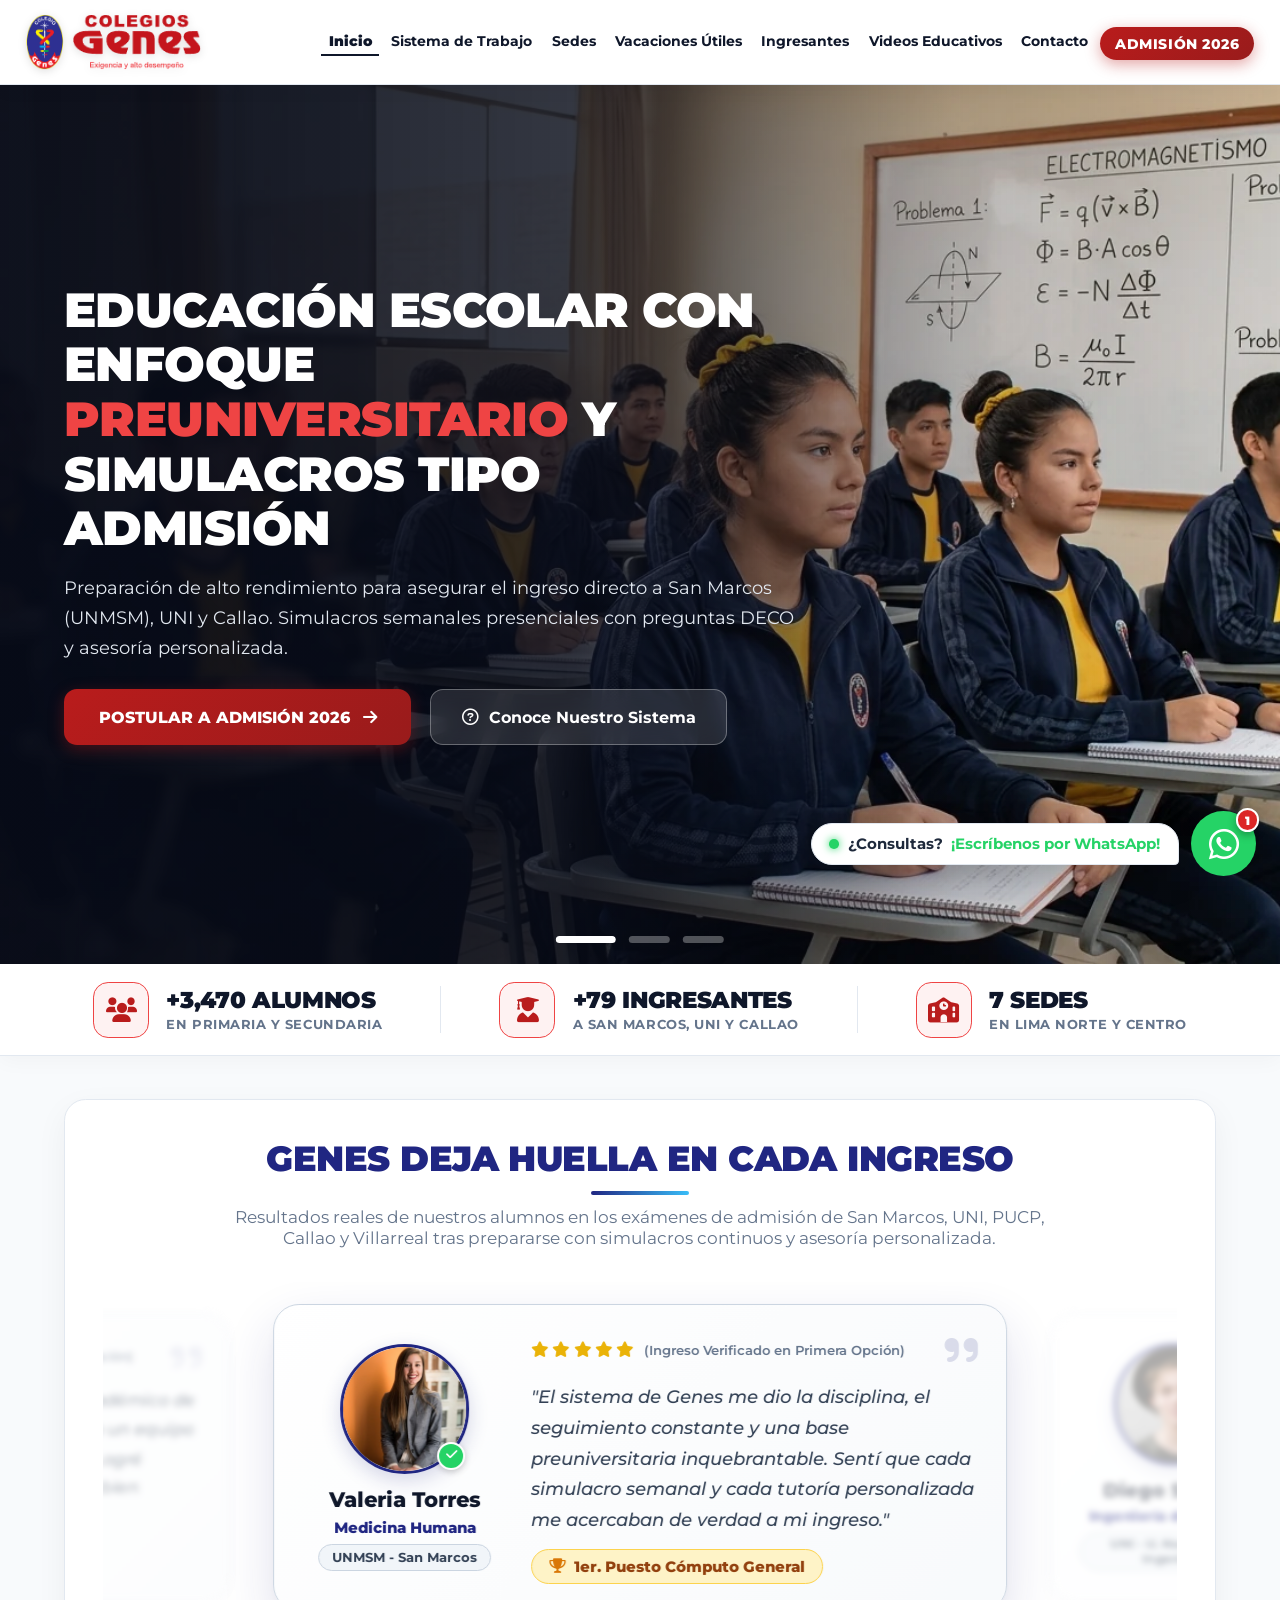
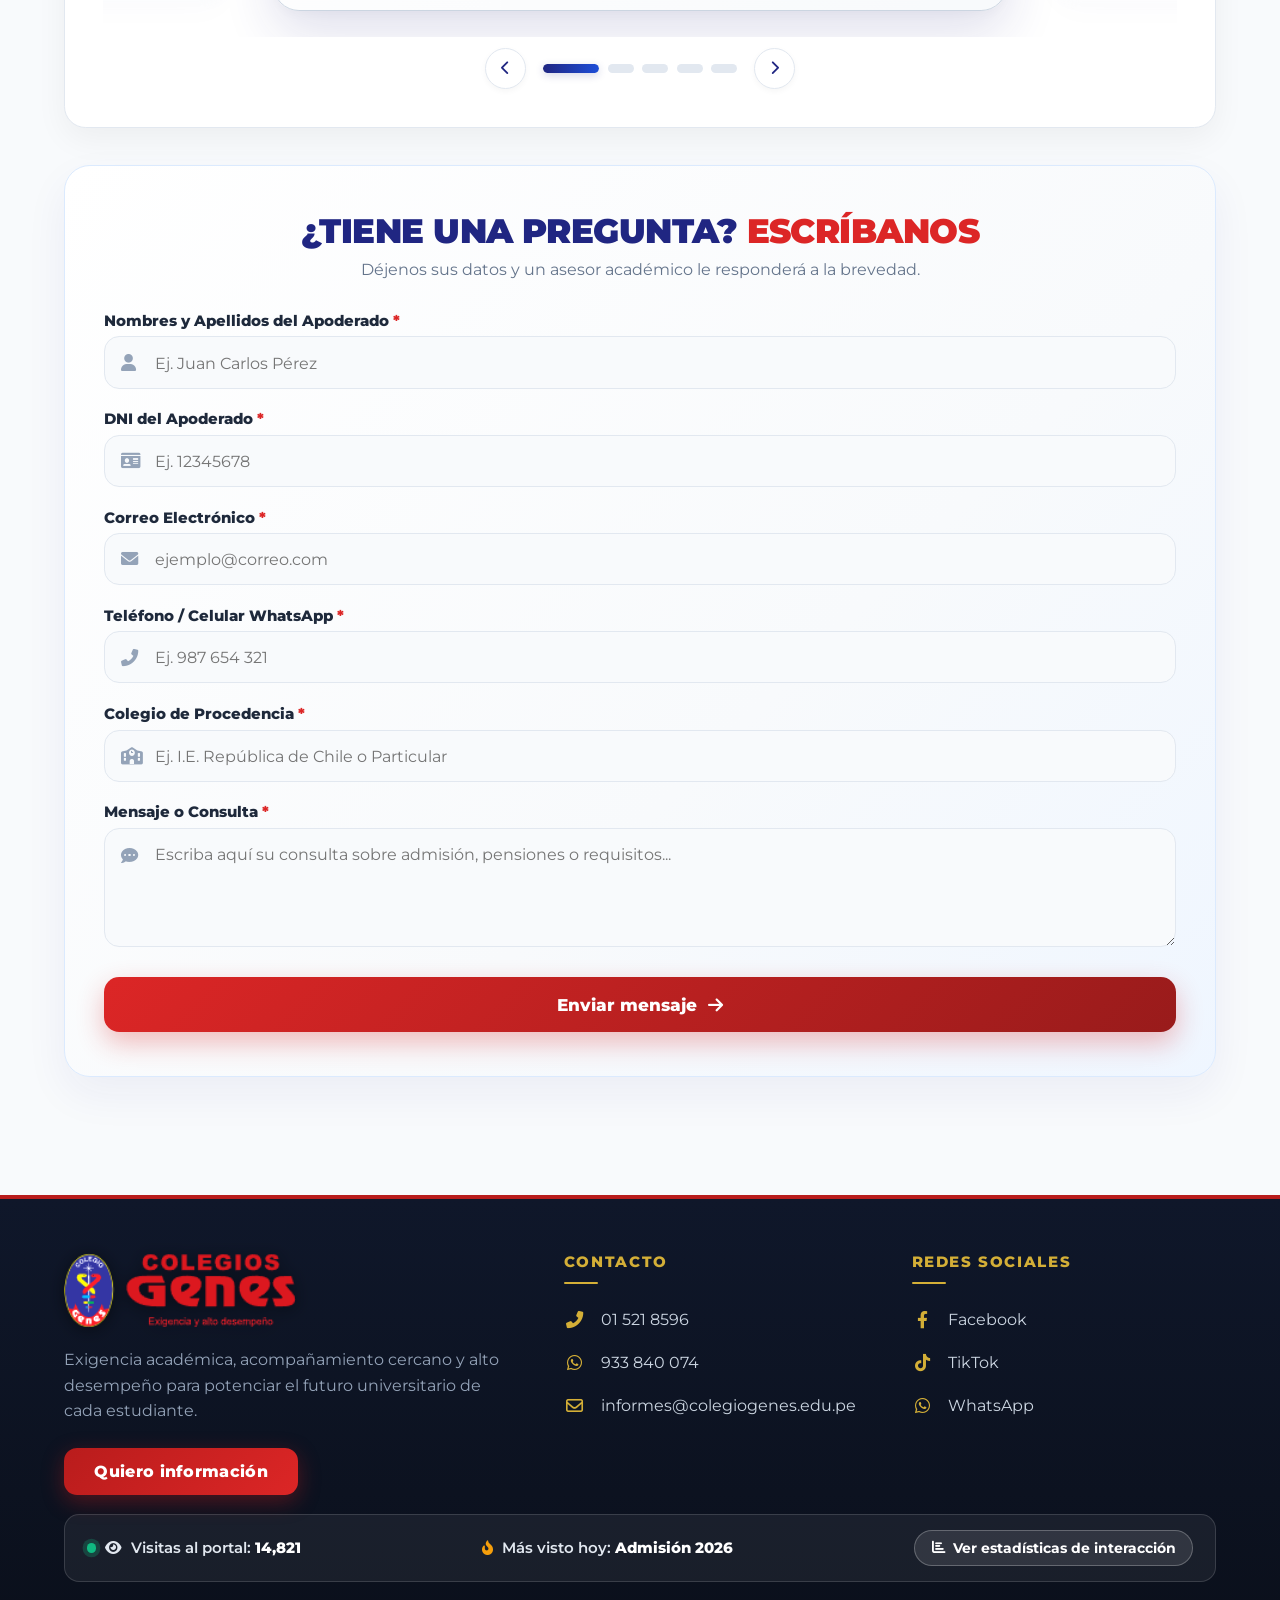
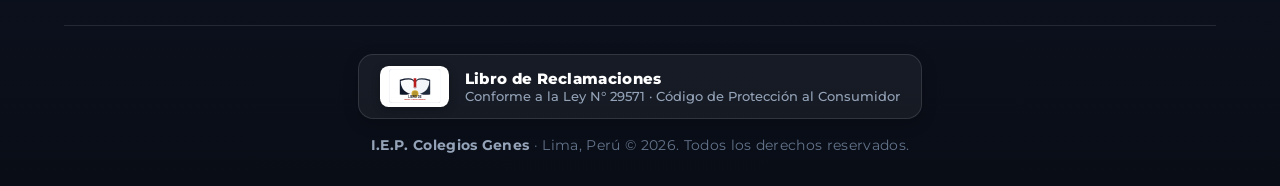
==== commit 979ad450: "fix(css): fix double-comma syntax error in multi-selector CSS rules" ====
--- a/index.html
+++ b/index.html
@@ -204,7 +204,7 @@
     <link href="https://fonts.googleapis.com/css2?family=Cinzel:wght@700;800;900&family=Montserrat:wght@400;500;600;700;800;900&display=swap" rel="stylesheet">
     <link rel="stylesheet" href="https://cdnjs.cloudflare.com/ajax/libs/font-awesome/6.0.0/css/all.min.css">
     
-    <link rel="stylesheet" href="css/styles.css?v=20261116_V50">
+    <link rel="stylesheet" href="css/styles.css?v=20261116_V51">
 </head>
 
 <body>
--- a/css/styles.css
+++ b/css/styles.css
@@ -146,7 +146,7 @@
     padding-bottom: 4px !important;
 }
 
-.btn-admision,,
+.btn-admision,
 .nav-links a.btn-admision {
     background: linear-gradient(135deg, #B91C1C 0%, #991B1B 100%) !important;
     color: #FFFFFF !important;
@@ -162,11 +162,11 @@
     text-decoration: none !important;
 }
 
-.btn-admision:hover,,
-.nav-links a.btn-admision:hover,,
-.btn-admision:focus,,
-.nav-links a.btn-admision:focus,,
-.btn-admision:active,,
+.btn-admision:hover,
+.nav-links a.btn-admision:hover,
+.btn-admision:focus,
+.nav-links a.btn-admision:focus,
+.btn-admision:active,
 .nav-links a.btn-admision:active {
     color: #FFFFFF !important;
     background: linear-gradient(135deg, #DC2626 0%, #B91C1C 100%) !important;
@@ -180,7 +180,7 @@
     .nav-links { gap: 6px; }
     .nav-links a:not(.btn-admision) { padding: 6px 10px; font-size: 0.83rem; }
     .nav-links a:not(.btn-admision) > i:not(.fa-angle-down) { display: none !important; }
-    .btn-admision,,
+    .btn-admision,
     .nav-links a.btn-admision {
         padding: 9px 18px !important;
         font-size: 0.84rem !important;
@@ -193,7 +193,7 @@
     .logo-img { height: 52px; }
     .nav-links { gap: 4px; }
     .nav-links a:not(.btn-admision) { padding: 5px 7px; font-size: 0.79rem; }
-    .btn-admision,,
+    .btn-admision,
     .nav-links a.btn-admision {
         padding: 8px 14px !important;
         font-size: 0.79rem !important;
@@ -320,13 +320,13 @@
     background: linear-gradient(90deg, rgba(7, 11, 24, 0.95) 0%, rgba(7, 11, 24, 0.82) 45%, rgba(7, 11, 24, 0.2) 75%, rgba(7, 11, 24, 0) 100%), url('../assets/images/hero_students.webp') center/cover no-repeat !important;
 }
 
-.hero-h1 span.highlight-blue,,
+.hero-h1 span.highlight-blue,
 .highlight-blue {
     color: #38BDF8;
     text-shadow: none !important;
 }
 
-.hero-h1 span.highlight-gold,,
+.hero-h1 span.highlight-gold,
 .highlight-gold {
     color: #FACC15;
     text-shadow: none !important;
@@ -681,7 +681,7 @@
     pointer-events: auto;
 }
 
-.testimonio-card.card-prev:hover,,
+.testimonio-card.card-prev:hover,
 .testimonio-card.card-next:hover {
     opacity: 0.65;
     filter: blur(1.5px);
@@ -1533,7 +1533,7 @@
     box-shadow: 0 8px 20px rgba(255, 0, 0, 0.45);
 }
 
-.canales-primaria-box,,
+.canales-primaria-box,
 .canales-secundaria-box {
     background: #FFFFFF;
     border-radius: 20px;
@@ -1543,7 +1543,7 @@
     box-shadow: var(--card-shadow-soft);
 }
 
-.canales-primaria-tabs,,
+.canales-primaria-tabs,
 .canales-secundaria-tabs {
     display: flex;
     justify-content: center;
@@ -1552,7 +1552,7 @@
     flex-wrap: wrap;
 }
 
-.canal-primaria-tab,,
+.canal-primaria-tab,
 .canal-secundaria-tab {
     padding: 10px 22px;
     height: 46px;
@@ -1568,14 +1568,14 @@
     box-shadow: 0 2px 6px rgba(0,0,0,0.03);
 }
 
-.canal-primaria-tab:hover,,
+.canal-primaria-tab:hover,
 .canal-secundaria-tab:hover {
     border-color: #202682;
     color: #202682;
     transform: translateY(-2px);
 }
 
-.canal-primaria-tab.active,,
+.canal-primaria-tab.active,
 .canal-secundaria-tab.active {
     background: linear-gradient(135deg, #202682 0%, #19206E 100%);
     color: #FFFFFF !important;
@@ -1584,7 +1584,7 @@
     transform: translateY(-2px);
 }
 
-.canal-primaria-card,,
+.canal-primaria-card,
 .canal-secundaria-card {
     display: grid;
     grid-template-columns: 240px 1fr;
@@ -1597,7 +1597,7 @@
     box-shadow: 0 8px 25px rgba(0,0,0,0.04);
 }
 
-.canal-primaria-img-wrap,,
+.canal-primaria-img-wrap,
 .canal-secundaria-img-wrap {
     width: 220px;
     height: 220px;
@@ -1614,7 +1614,7 @@
     padding: 8px;
 }
 
-.canal-primaria-img-wrap img,,
+.canal-primaria-img-wrap img,
 .canal-secundaria-img-wrap img {
     width: 100%;
     height: 100%;
@@ -1625,12 +1625,12 @@
     transition: none !important;
 }
 
-.canal-primaria-card:hover .canal-primaria-img-wrap img,,
+.canal-primaria-card:hover .canal-primaria-img-wrap img,
 .canal-secundaria-card:hover .canal-secundaria-img-wrap img {
     transform: none !important;
 }
 
-.canal-primaria-badge,,
+.canal-primaria-badge,
 .canal-secundaria-badge {
     background: linear-gradient(135deg, #B91C1C 0%, #991B1B 100%);
     color: #FFFFFF;
@@ -1644,7 +1644,7 @@
     box-shadow: 0 2px 8px rgba(185, 28, 28, 0.3);
 }
 
-.canal-primaria-copy h3,,
+.canal-primaria-copy h3,
 .canal-secundaria-copy h3 {
     font-size: 1.6rem;
     color: var(--bg-dark-navy);
@@ -1652,7 +1652,7 @@
     margin: 8px 0;
 }
 
-.canal-primaria-link,,
+.canal-primaria-link,
 .canal-secundaria-link {
     display: inline-flex;
     align-items: center;
@@ -1669,7 +1669,7 @@
     transition: all 0.25s ease;
 }
 
-.canal-primaria-link:hover,,
+.canal-primaria-link:hover,
 .canal-secundaria-link:hover {
     background: #CC0000;
     transform: translateY(-2px);
@@ -2063,8 +2063,8 @@
     .vacaciones-beneficios-grid { grid-template-columns: repeat(2, 1fr); }
 }
 
-.primaria-panel,,
-.secundaria-panel,,
+.primaria-panel,
+.secundaria-panel,
 .vacaciones-panel {
     display: none;
     background: #FFFFFF;
@@ -2074,8 +2074,8 @@
     box-shadow: 0 6px 20px rgba(0,0,0,0.03);
 }
 
-.primaria-panel.active,,
-.secundaria-panel.active,,
+.primaria-panel.active,
+.secundaria-panel.active,
 .vacaciones-panel.active {
     display: block;
     animation: fadeIn 0.35s ease-out;
@@ -2759,7 +2759,7 @@
     transition: color 0.2s ease;
 }
 
-.form-input-shell input,,
+.form-input-shell input,
 .form-input-shell select {
     width: 100%;
     padding: 12px 14px 12px 42px;
@@ -2783,13 +2783,13 @@
     padding-right: 36px;
 }
 
-.form-input-shell input:focus,,
+.form-input-shell input:focus,
 .form-input-shell select:focus {
     border-color: #2563EB;
     box-shadow: 0 0 0 3px rgba(37, 99, 235, 0.12);
 }
 
-.form-input-shell input:focus + .field-icon,,
+.form-input-shell input:focus + .field-icon,
 .form-input-shell select:focus + .field-icon {
     color: #2563EB;
 }
@@ -2835,7 +2835,7 @@
     .admision-main-title { font-size: 1.6rem; }
     .admision-timeline-wrapper { padding: 20px 14px; }
     .admision-step-box { padding: 18px 16px; }
-    .parent-form-box,,
+    .parent-form-box,
     .admision-econ-card {
         padding: 20px 16px;
     }
@@ -3061,7 +3061,7 @@
     pointer-events: none;
 }
 
-.input-wrapper input,,
+.input-wrapper input,
 .input-wrapper textarea {
     width: 100%;
     padding: 14px 16px 14px 46px;
@@ -3081,15 +3081,15 @@
 
 .input-wrapper.textarea-wrapper .input-icon { top: 18px; }
 
-.input-wrapper input:focus,,
+.input-wrapper input:focus,
 .input-wrapper textarea:focus {
     background: #FFFFFF;
     border-color: #DC2626;
     box-shadow: 0 0 0 4px rgba(220, 38, 38, 0.12);
 }
 
-.input-wrapper input:focus + .input-icon,,
-.input-wrapper input:focus ~ .input-icon,,
+.input-wrapper input:focus + .input-icon,
+.input-wrapper input:focus ~ .input-icon,
 .input-wrapper:focus-within .input-icon {
     color: #DC2626;
 }
@@ -3655,18 +3655,18 @@
 
 .text-mobile-only { display: none; }
 
-p.text-desktop-only,,
+p.text-desktop-only,
 div.text-desktop-only {
     display: block;
 }
 
-p.text-mobile-only,,
+p.text-mobile-only,
 div.text-mobile-only {
     display: none;
 }
 
 @media (max-width: 1024px) {
-    .contacto-card-container,,
+    .contacto-card-container,
     .sistema-info-split {
         grid-template-columns: minmax(0, 1fr) !important;
     }
@@ -3680,7 +3680,7 @@
         min-width: 0 !important;
         width: 100% !important;
     }
-    .contacto-info-panel,,
+    .contacto-info-panel,
     .contacto-form-panel {
         padding: 32px 24px;
         box-sizing: border-box !important;
@@ -3690,8 +3690,8 @@
     .pilares-grid { grid-template-columns: repeat(2, 1fr); }
     .compendios-grid { grid-template-columns: repeat(2, 1fr) !important; gap: 20px !important; }
     .card { padding: 30px 26px; }
-    .canales-primaria-tabs,,
-    .canales-secundaria-tabs,,
+    .canales-primaria-tabs,
+    .canales-secundaria-tabs,
     .ingresantes-tabs {
         display: flex !important;
         flex-wrap: nowrap !important;
@@ -3705,13 +3705,13 @@
         max-width: 100%;
         box-sizing: border-box;
     }
-    .canales-primaria-tabs::-webkit-scrollbar,,
-    .canales-secundaria-tabs::-webkit-scrollbar,,
+    .canales-primaria-tabs::-webkit-scrollbar,
+    .canales-secundaria-tabs::-webkit-scrollbar,
     .ingresantes-tabs::-webkit-scrollbar {
         display: none;
     }
-    .ingresante-tab,,
-    .canal-primaria-tab,,
+    .ingresante-tab,
+    .canal-primaria-tab,
     .canal-secundaria-tab {
         flex-shrink: 0 !important;
         white-space: nowrap !important;
@@ -3726,16 +3726,16 @@
         padding: 8px 16px;
         min-height: 68px;
     }
-    #site-nav.nav-open,,
+    #site-nav.nav-open,
     nav.nav-open {
         z-index: 2000 !important;
         background: transparent !important;
         border-bottom-color: transparent !important;
         box-shadow: none !important;
     }
-    #site-nav.nav-open .logo-container,,
-    #site-nav.nav-open .mobile-menu-btn,,
-    nav.nav-open .logo-container,,
+    #site-nav.nav-open .logo-container,
+    #site-nav.nav-open .mobile-menu-btn,
+    nav.nav-open .logo-container,
     nav.nav-open .mobile-menu-btn {
         opacity: 0 !important;
         visibility: hidden !important;
@@ -3880,7 +3880,7 @@
         box-shadow: none !important;
     }
     .nav-links a.active:not(.btn-admision) i:not(.drawer-chevron) { color: #800000 !important; opacity: 1 !important; }
-    .nav-links a:not(.btn-admision):hover,,
+    .nav-links a:not(.btn-admision):hover,
     .nav-links a:not(.btn-admision):active {
         color: #800000 !important;
         background: #F8FAFC !important;
@@ -4016,7 +4016,7 @@
         gap: clamp(6px, 1.1dvh, 9px);
         width: 100%;
     }
-    .btn-hero-postular,,
+    .btn-hero-postular,
     .btn-hero-conoce {
         width: 100%;
         justify-content: center;
@@ -4039,10 +4039,10 @@
         margin: 0 auto;
     }
     .stat-divider { display: none; }
-    .sede-modal-grid,,
-    .canal-primaria-card,,
-    .canal-secundaria-card,,
-    .footer-grid,,
+    .sede-modal-grid,
+    .canal-primaria-card,
+    .canal-secundaria-card,
+    .footer-grid,
     .sistema-levels-grid {
         grid-template-columns: 1fr;
     }
@@ -4072,7 +4072,7 @@
         padding: clamp(10px, 1.6dvh, 13px) 14px !important;
         gap: 8px !important;
     }
-    .vacaciones-requisitos-grid,,
+    .vacaciones-requisitos-grid,
     .vacaciones-beneficios-grid {
         grid-template-columns: repeat(2, 1fr);
     }
@@ -4084,7 +4084,7 @@
         width: 100%;
         transform: none !important;
     }
-    .testimonio-card.card-prev,,
+    .testimonio-card.card-prev,
     .testimonio-card.card-next {
         display: none !important;
     }
@@ -4193,7 +4193,7 @@
     .hero-h1 { font-size: 1.65rem; }
     .hero-lead { font-size: 0.9rem; }
     .hero-cta-buttons { flex-direction: column; width: 100%; }
-    .btn-hero-postular,,
+    .btn-hero-postular,
     .btn-hero-conoce {
         width: 100%;
         justify-content: center;
@@ -4206,16 +4206,16 @@
         overflow-wrap: break-word !important;
         word-break: break-word !important;
     }
-    .sedes-grid,,
-    .ingresantes-grid,,
+    .sedes-grid,
+    .ingresantes-grid,
     .pilares-grid {
         grid-template-columns: 1fr;
     }
-    .vacaciones-requisitos-grid,,
+    .vacaciones-requisitos-grid,
     .vacaciones-beneficios-grid {
         grid-template-columns: 1fr;
     }
-    .canales-primaria-tabs,,
+    .canales-primaria-tabs,
     .canales-secundaria-tabs {
         flex-wrap: nowrap;
         overflow-x: auto;
@@ -4224,7 +4224,7 @@
         padding-bottom: 8px;
         -webkit-overflow-scrolling: touch;
     }
-    .canal-primaria-tab,,
+    .canal-primaria-tab,
     .canal-secundaria-tab {
         min-width: 52px;
         padding: 8px 16px;
@@ -4237,14 +4237,14 @@
         font-size: 1.6rem;
     }
     .card { padding: 20px 16px; border-radius: 16px; }
-    .canales-primaria-box,,
+    .canales-primaria-box,
     .canales-secundaria-box {
         padding: 18px 14px;
     }
     .sede-modal-box { padding: 18px 14px; border-radius: 16px; }
     .content-wrapper { padding: 18px 3.5%; }
-    .canales-primaria-tabs,,
-    .canales-secundaria-tabs,,
+    .canales-primaria-tabs,
+    .canales-secundaria-tabs,
     .ingresantes-tabs {
         display: flex !important;
         flex-wrap: nowrap !important;
@@ -4255,13 +4255,13 @@
         -webkit-overflow-scrolling: touch;
         scrollbar-width: none;
     }
-    .canales-primaria-tabs::-webkit-scrollbar,,
-    .canales-secundaria-tabs::-webkit-scrollbar,,
+    .canales-primaria-tabs::-webkit-scrollbar,
+    .canales-secundaria-tabs::-webkit-scrollbar,
     .ingresantes-tabs::-webkit-scrollbar {
         display: none;
     }
-    .ingresante-tab,,
-    .canal-primaria-tab,,
+    .ingresante-tab,
+    .canal-primaria-tab,
     .canal-secundaria-tab {
         flex-shrink: 0 !important;
         white-space: nowrap !important;
@@ -4401,11 +4401,11 @@
 @media (max-width: 768px) {
     .text-desktop-only { display: none !important; }
     .text-mobile-only { display: inline !important; }
-    p.text-desktop-only,,
+    p.text-desktop-only,
     div.text-desktop-only {
         display: none !important;
     }
-    p.text-mobile-only,,
+    p.text-mobile-only,
     div.text-mobile-only {
         display: block !important;
     }
@@ -4584,7 +4584,7 @@
 }
 
 @media (max-width: 576px) {
-    .vacaciones-requisitos-grid,,
+    .vacaciones-requisitos-grid,
     .vacaciones-beneficios-grid {
         grid-template-columns: 1fr !important;
         gap: 14px !important;
@@ -4622,7 +4622,7 @@
         line-height: 1.3;
         margin-bottom: 8px;
     }
-    .btn-hero-postular,,
+    .btn-hero-postular,
     .btn-hero-conoce {
         padding: 8px 12px;
         font-size: 0.78rem;
@@ -4674,7 +4674,7 @@
         overflow-wrap: break-word !important;
     }
     .form-subtitle { font-size: 0.85rem !important; line-height: 1.45 !important; }
-    .formulario-moderno,,
+    .formulario-moderno,
     .formulario-moderno .form-grid {
         width: 100% !important;
         min-width: 0 !important;
@@ -4683,7 +4683,7 @@
     }
     .input-field-group { width: 100% !important; min-width: 0 !important; }
     .input-wrapper { width: 100% !important; min-width: 0 !important; }
-    .input-wrapper input,,
+    .input-wrapper input,
     .input-wrapper textarea {
         width: 100% !important;
         min-width: 0 !important;
@@ -4733,7 +4733,7 @@
         word-break: break-word !important;
     }
     .contacto-section-wrapper .content-wrapper { padding-left: 10px !important; padding-right: 10px !important; }
-    .contacto-form-panel,,
+    .contacto-form-panel,
     .contacto-info-panel {
         padding: 20px 12px !important;
     }
@@ -4783,9 +4783,9 @@
     padding: 12px 20px !important;
 }
 
-.input-wrapper.is-invalid input,,
-.input-wrapper.is-invalid textarea,,
-.form-input-shell.is-invalid input,,
+.input-wrapper.is-invalid input,
+.input-wrapper.is-invalid textarea,
+.form-input-shell.is-invalid input,
 .form-input-shell.is-invalid select {
     border-color: #EF4444 !important;
     background-color: #FEF2F2 !important;
@@ -4793,9 +4793,9 @@
     animation: genesInputShake 0.3s ease-in-out;
 }
 
-.input-wrapper.is-valid input,,
-.input-wrapper.is-valid textarea,,
-.form-input-shell.is-valid input,,
+.input-wrapper.is-valid input,
+.input-wrapper.is-valid textarea,
+.form-input-shell.is-valid input,
 .form-input-shell.is-valid select {
     border-color: #10B981 !important;
 }
@@ -5064,7 +5064,7 @@
 .fvc-list li strong { color: #0F172A; font-weight: 700; }
 
 @media (max-width: 900px) {
-    .sistema-proyectos-grid,,
+    .sistema-proyectos-grid,
     .formacion-vida-grid {
         grid-template-columns: 1fr;
         gap: 14px;
@@ -5304,11 +5304,11 @@
     box-shadow: 0 6px 18px rgba(32, 38, 130, 0.1);
 }
 
-.pilar-card,,
-.proyecto-card,,
-.formacion-vida-card,,
-.taller-bimestre-card,,
-.sistema-highlight-card,,
+.pilar-card,
+.proyecto-card,
+.formacion-vida-card,
+.taller-bimestre-card,
+.sistema-highlight-card,
 .sistema-info-split {
     background: #FFFFFF;
     border: 1px solid rgba(226, 232, 240, 0.9);
@@ -5317,10 +5317,10 @@
     transition: transform 0.28s cubic-bezier(0.16, 1, 0.3, 1), box-shadow 0.28s cubic-bezier(0.16, 1, 0.3, 1), border-color 0.28s ease;
 }
 
-.pilar-card:hover,,
-.proyecto-card:hover,,
-.formacion-vida-card:hover,,
-.taller-bimestre-card:hover,,
+.pilar-card:hover,
+.proyecto-card:hover,
+.formacion-vida-card:hover,
+.taller-bimestre-card:hover,
 .sistema-highlight-card:hover {
     transform: translateY(-5px);
     box-shadow: 0 16px 36px rgba(15, 23, 42, 0.08);
@@ -5454,16 +5454,16 @@
 
 .input-wrapper { position: relative; }
 
-.input-field-group.is-valid input,,
-.input-field-group.is-valid textarea,,
+.input-field-group.is-valid input,
+.input-field-group.is-valid textarea,
 .input-field-group.is-valid select {
     border-color: #10B981 !important;
     background-color: #F0FDF4 !important;
     padding-right: 38px !important;
 }
 
-.input-field-group.is-invalid input,,
-.input-field-group.is-invalid textarea,,
+.input-field-group.is-invalid input,
+.input-field-group.is-invalid textarea,
 .input-field-group.is-invalid select {
     border-color: #EF4444 !important;
     background-color: #FEF2F2 !important;
@@ -5652,7 +5652,7 @@
     border-radius: 14px;
 }
 
-.visitor-counter-pill,,
+.visitor-counter-pill,
 .visitor-top-section-pill {
     display: inline-flex;
     align-items: center;
@@ -5662,7 +5662,7 @@
     font-weight: 600;
 }
 
-.visitor-counter-pill strong,,
+.visitor-counter-pill strong,
 .visitor-top-section-pill strong {
     color: #FFFFFF;
     font-weight: 800;
@@ -5806,7 +5806,7 @@
 .analytics-bar-fill.green { background: linear-gradient(90deg, #059669, #10B981); }
 
 @media (max-width: 768px) {
-    .analytics-kpi-grid,,
+    .analytics-kpi-grid,
     .analytics-panels-grid {
         grid-template-columns: 1fr;
     }
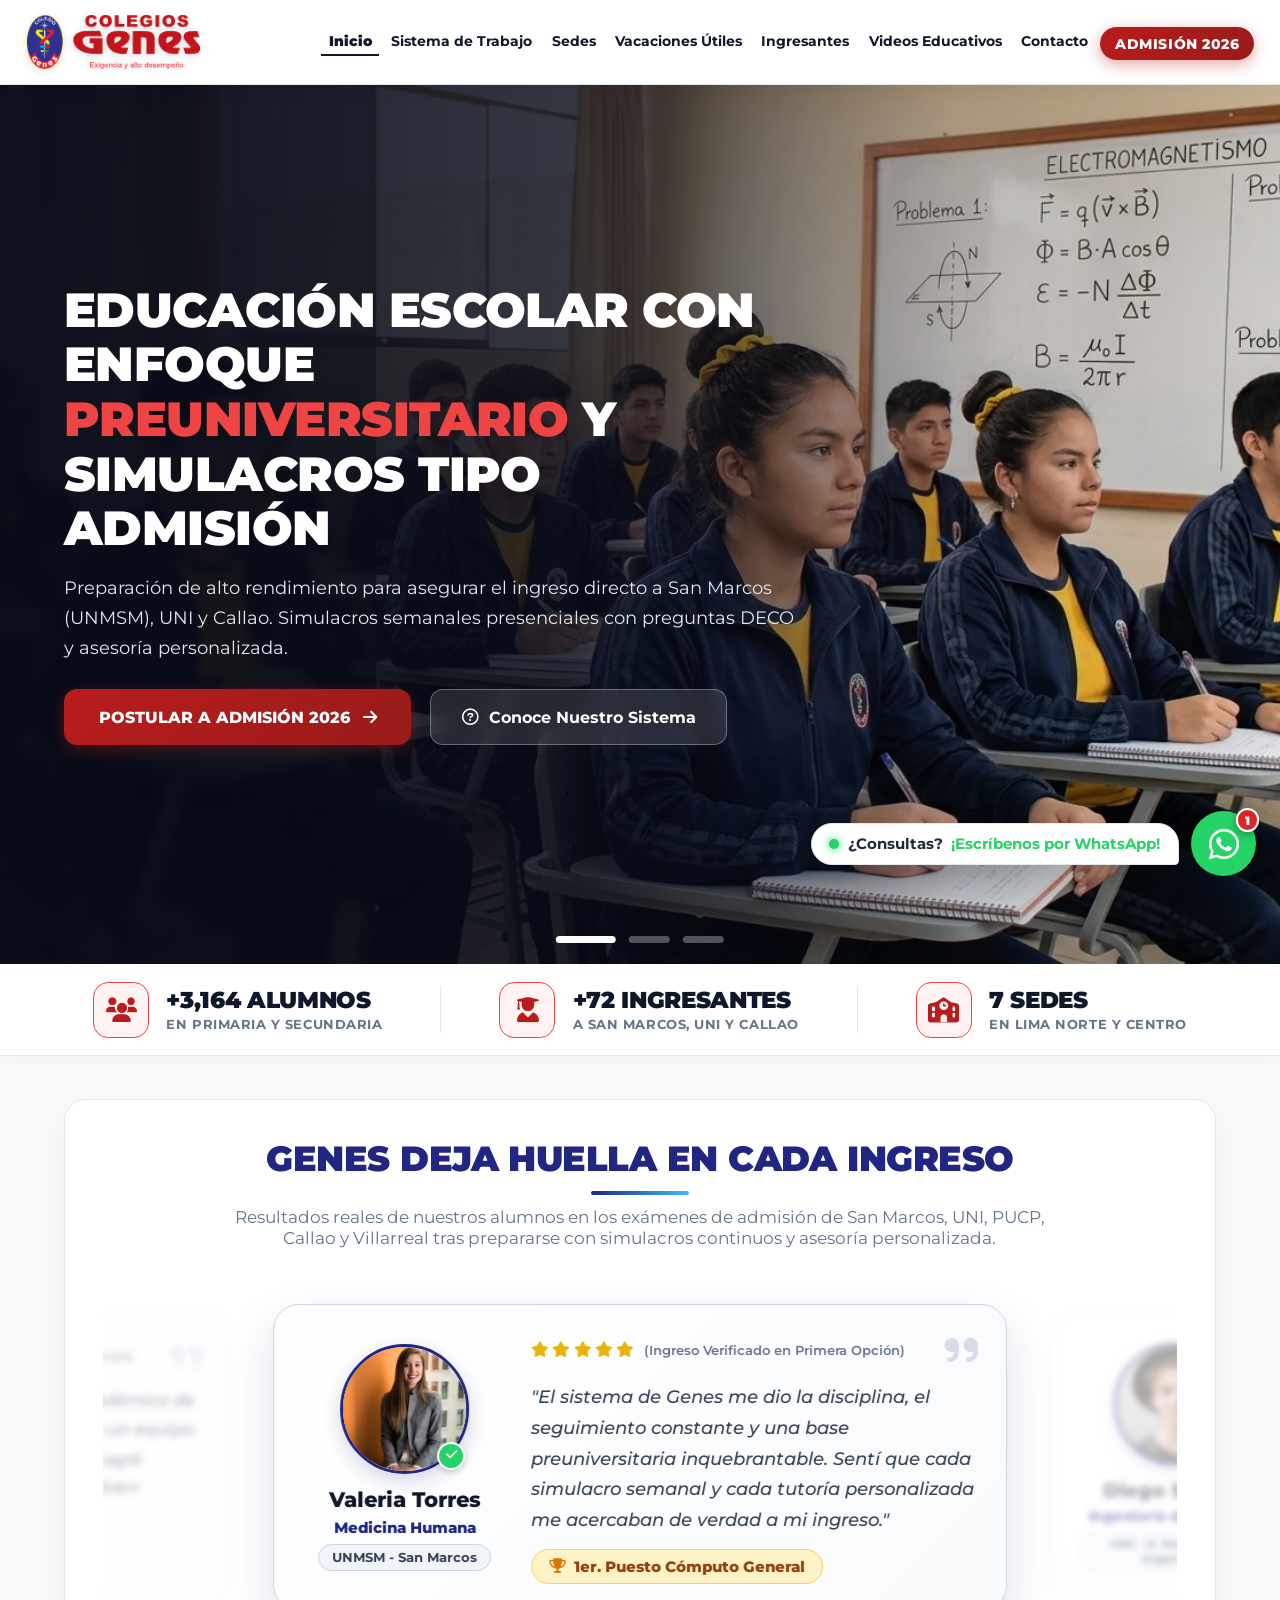
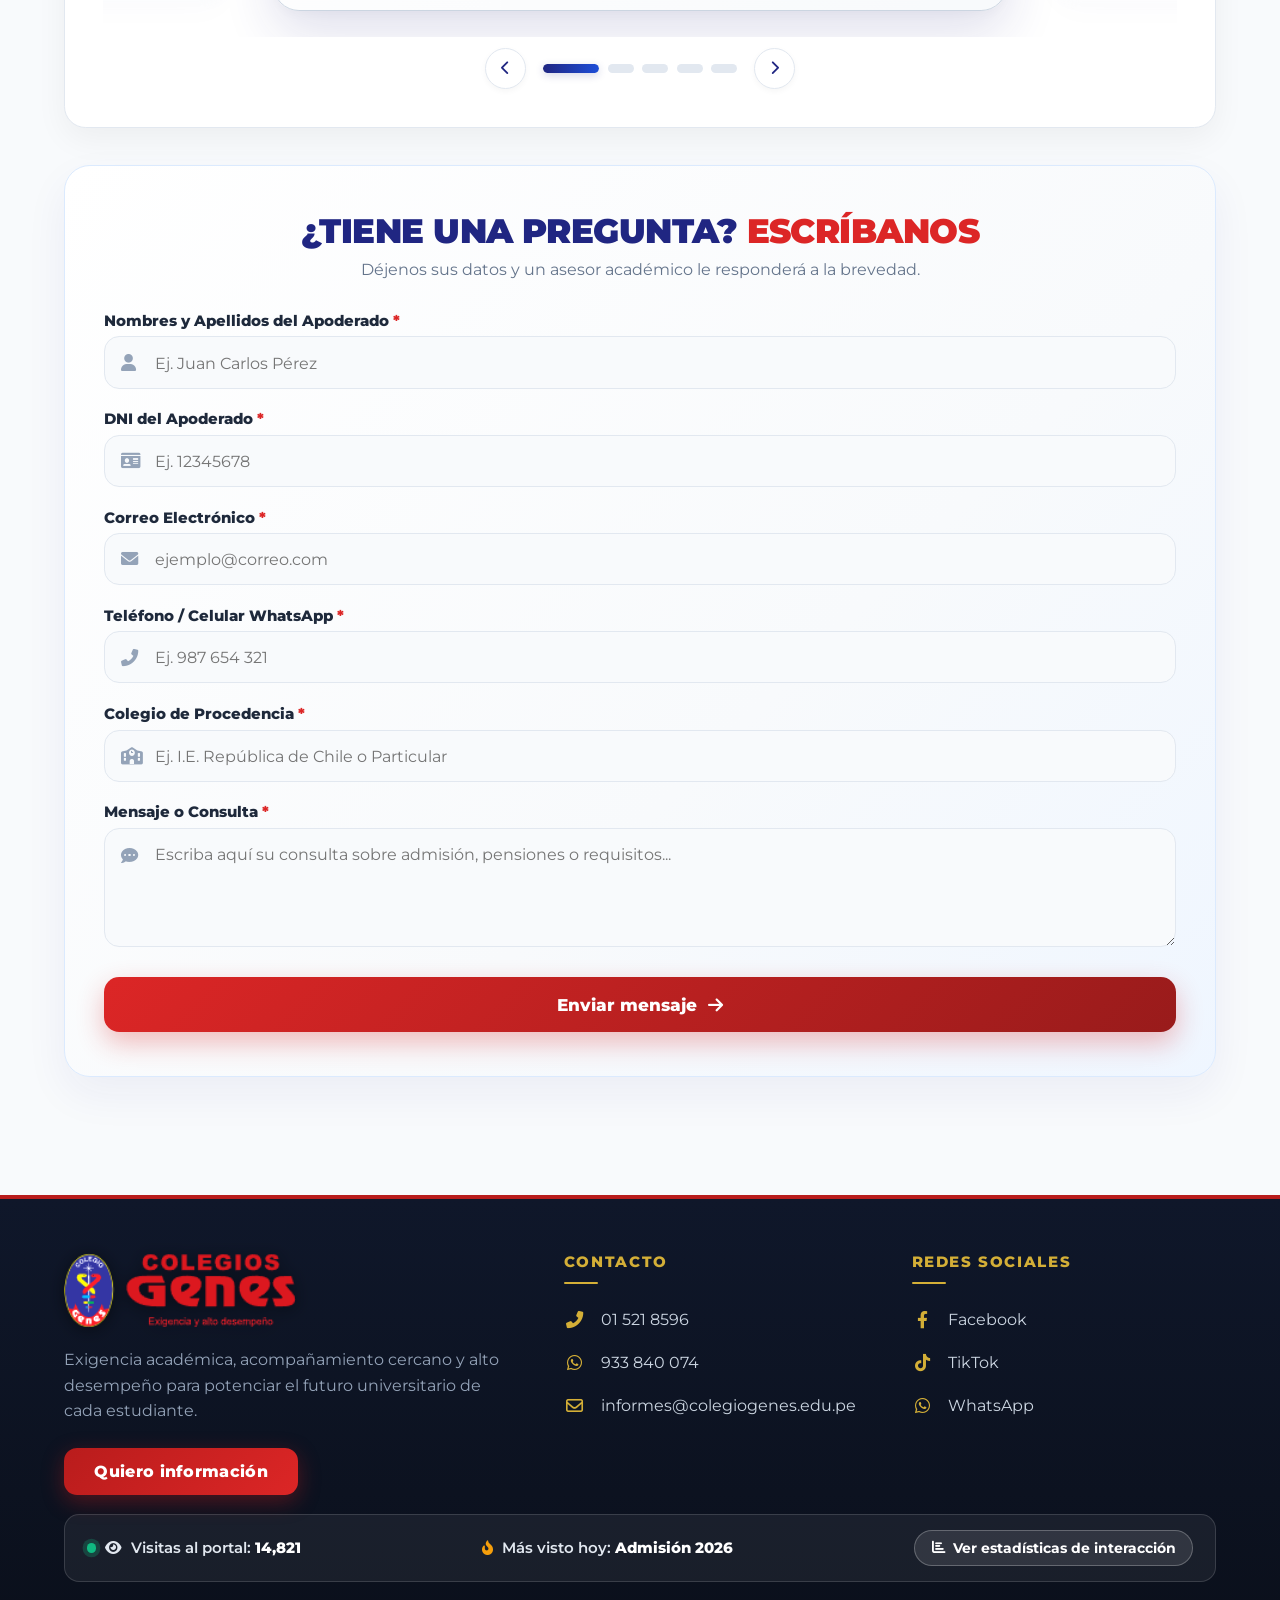
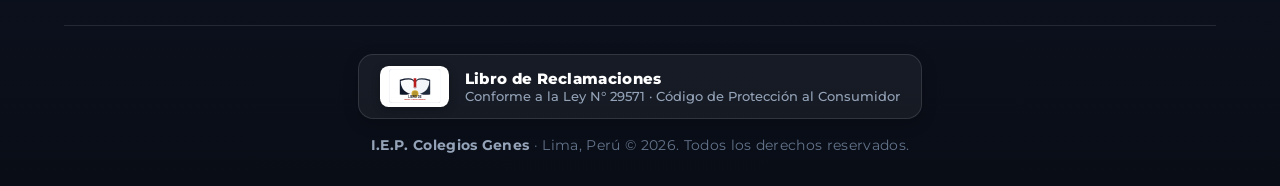
==== commit 8ccc82a0: "refactor(css): remove all !important declarations with zero visual regressions" ====
--- a/index.html
+++ b/index.html
@@ -204,7 +204,7 @@
     <link href="https://fonts.googleapis.com/css2?family=Cinzel:wght@700;800;900&family=Montserrat:wght@400;500;600;700;800;900&display=swap" rel="stylesheet">
     <link rel="stylesheet" href="https://cdnjs.cloudflare.com/ajax/libs/font-awesome/6.0.0/css/all.min.css">
     
-    <link rel="stylesheet" href="css/styles.css?v=20261116_V51">
+    <link rel="stylesheet" href="css/styles.css?v=20261116_V52">
 </head>
 
 <body>
@@ -247,7 +247,7 @@
                 </li>
                 <li><a href="#contacto" id="link-contacto"><i class="fas fa-envelope"></i>Contacto</a></li>
                 <li class="admision-li">
-                    <a href="#admision" id="link-admision" class="btn-admision" style="text-decoration: none !important;">ADMISIÓN 2026</a>
+                    <a href="#admision" id="link-admision" class="btn-admision">ADMISIÓN 2026</a>
                 </li>
             </ul>
         </nav>
@@ -365,9 +365,9 @@
 
             <div class="content-wrapper">
                 <!-- TARJETA DE INVITACIÓN AL SISTEMA (OCULTA) -->
-                <div class="card animate-fade-up" style="display: none !important;">
+                <div class="card animate-fade-up" style="display: none;">
                     <div class="pilares-header">
-                        <h2 class="titulo-pilares" style="font-size: 1.8rem;">Exigencia, acompañamiento y alto desempeño</h2>
+                        <h2 class="titulo-pilares titulo-md">Exigencia, acompañamiento y alto desempeño</h2>
                         <div class="linea-pilares"></div>
                         <p style="color: #64748B; max-width: 900px; margin: 15px auto 20px; line-height: 1.7;">
                             Genes forma estudiantes con disciplina, constancia y una preparación progresiva que fortalece sus bases académicas, impulsa su confianza y los proyecta hacia metas universitarias cada vez más altas.
@@ -385,7 +385,7 @@
                 <!-- TESTIMONIOS Y DEJA HUELLA (INTEGRADO AL ENTORNO CLARO) -->
                 <div class="card" id="testimonio-hero-card">
                     <div class="pilares-header">
-                        <h2 class="titulo-pilares" style="font-size: 2rem;">Genes deja huella en cada ingreso</h2>
+                        <h2 class="titulo-pilares titulo-lg">Genes deja huella en cada ingreso</h2>
                         <div class="linea-pilares"></div>
                         <p style="color: #64748B; max-width: 780px; margin: 0 auto;">Resultados reales de nuestros alumnos en los exámenes de admisión de San Marcos, UNI, PUCP, Callao y Villarreal tras prepararse con simulacros continuos y asesoría personalizada.</p>
                     </div>
@@ -497,7 +497,7 @@
                     </div>
 
                     <form id="form-admision" class="formulario-moderno" data-form-type="inicio" action="#" method="POST" novalidate>
-                        <input type="text" name="_gotcha" tabindex="-1" autocomplete="off" style="display:none !important;" aria-hidden="true">
+                        <input type="text" name="_gotcha" tabindex="-1" autocomplete="off" style="display:none;" aria-hidden="true">
                         <div class="form-grid">
                             <div class="input-field-group">
                                 <label for="nombre">Nombres y Apellidos del Apoderado <span class="required">*</span></label>
@@ -674,7 +674,7 @@
                     <!-- ASPECTO ACADÉMICO & TUTORÍA PRIMARIA (CON IMÁGENES ALTA RESOLUCIÓN) -->
                     <div class="detail-section-block animate-fade-up">
                         <div class="pilares-header">
-                            <h2 class="titulo-pilares" style="font-size: 1.8rem;">Enseñanza Activa y Acompañamiento 1 a 1</h2>
+                            <h2 class="titulo-pilares titulo-md">Enseñanza Activa y Acompañamiento 1 a 1</h2>
                             <div class="linea-pilares"></div>
                         </div>
 
@@ -695,7 +695,7 @@
                         </div>
 
                         <!-- BLOQUE 2: TUTORÍA Y SEGUIMIENTO CONDUCTUAL -->
-                        <div class="sistema-info-split reverse" style="margin-top: 40px;">
+                        <div class="sistema-info-split reverse">
                             <div class="sistema-img-box sistema-img-landscape">
                                 <img src="assets/images/primaria_tutoria_personal.webp" alt="Tutora Oficial de Primaria y Alumno Uniformado en Acompañamiento Académico - Colegio Genes" class="img-tutoria-primaria">
                             </div>
@@ -715,7 +715,7 @@
                     <!-- MATERIAL ACADÉMICO (COMPENDIO) SIN COSTO ALGUNO -->
                     <div class="card animate-fade-up" style="background: linear-gradient(180deg, #F8FAFC 0%, #FFFFFF 100%);">
                         <div class="pilares-header">
-                            <h2 class="titulo-pilares" style="font-size: 1.8rem; color: #1E293B;">
+                            <h2 class="titulo-pilares titulo-md titulo-slate">
                                 MATERIAL ACADÉMICO (COMPENDIO) <span style="color: #202682;">SIN COSTO ALGUNO</span>
                             </h2>
                             <div class="linea-pilares"></div>
@@ -728,42 +728,42 @@
                         </div>
 
                         <!-- 4 COMPENDIOS BIMESTRALES GRID -->
-                        <div class="compendios-grid" style="display: grid; grid-template-columns: repeat(auto-fit, minmax(220px, 1fr)); gap: 24px; margin-top: 35px;">
+                        <div class="compendios-grid">
                             
                             <!-- COMPENDIO I BIMESTRE -->
-                            <div class="compendio-card-item" style="background: #FFFFFF; border-radius: 20px; padding: 20px; border: 1px solid #E2E8F0; box-shadow: 0 8px 24px rgba(0,0,0,0.05); text-align: center; transition: all 0.3s ease; display: flex; flex-direction: column; align-items: center; justify-content: space-between;">
-                                <div class="compendio-img-wrapper" style="width: 100%; margin-bottom: 16px; display: flex; align-items: center; justify-content: center;">
-                                    <img src="assets/images/compendios/compendio_bimestre1.webp?v=20260907_CLEAN" alt="Compendio I Bimestre Colegio Genes" style="width: 100%; height: auto; max-height: 320px; object-fit: contain; filter: drop-shadow(0 8px 16px rgba(0,0,0,0.15)); border-radius: 6px; transition: transform 0.3s ease;">
-                                </div>
-                                <h4 style="font-size: 1.05rem; color: #0F172A; font-weight: 800; margin-bottom: 6px;">Compendio</h4>
-                                <span style="display: inline-block; width: 100%; padding: 6px 12px; background: #F59E0B; color: #FFFFFF; font-size: 0.85rem; font-weight: 900; border-radius: 8px; text-transform: uppercase; letter-spacing: 0.5px;">I BIMESTRE</span>
+                            <div class="compendio-card-item">
+                                <div class="compendio-img-wrapper">
+                                    <img src="assets/images/compendios/compendio_bimestre1.webp?v=20260907_CLEAN" alt="Compendio I Bimestre Colegio Genes">
+                                </div>
+                                <h4>Compendio</h4>
+                                <span style="background: #F59E0B;">I BIMESTRE</span>
                             </div>
 
                             <!-- COMPENDIO II BIMESTRE -->
-                            <div class="compendio-card-item" style="background: #FFFFFF; border-radius: 20px; padding: 20px; border: 1px solid #E2E8F0; box-shadow: 0 8px 24px rgba(0,0,0,0.05); text-align: center; transition: all 0.3s ease; display: flex; flex-direction: column; align-items: center; justify-content: space-between;">
-                                <div class="compendio-img-wrapper" style="width: 100%; margin-bottom: 16px; display: flex; align-items: center; justify-content: center;">
-                                    <img src="assets/images/compendios/compendio_bimestre2.webp?v=20260907_CLEAN" alt="Compendio II Bimestre Colegio Genes" style="width: 100%; height: auto; max-height: 320px; object-fit: contain; filter: drop-shadow(0 8px 16px rgba(0,0,0,0.15)); border-radius: 6px; transition: transform 0.3s ease;">
-                                </div>
-                                <h4 style="font-size: 1.05rem; color: #0F172A; font-weight: 800; margin-bottom: 6px;">Compendio</h4>
-                                <span style="display: inline-block; width: 100%; padding: 6px 12px; background: #1E293B; color: #FFFFFF; font-size: 0.85rem; font-weight: 900; border-radius: 8px; text-transform: uppercase; letter-spacing: 0.5px;">II BIMESTRE</span>
+                            <div class="compendio-card-item">
+                                <div class="compendio-img-wrapper">
+                                    <img src="assets/images/compendios/compendio_bimestre2.webp?v=20260907_CLEAN" alt="Compendio II Bimestre Colegio Genes">
+                                </div>
+                                <h4>Compendio</h4>
+                                <span style="background: #1E293B;">II BIMESTRE</span>
                             </div>
 
                             <!-- COMPENDIO III BIMESTRE -->
-                            <div class="compendio-card-item" style="background: #FFFFFF; border-radius: 20px; padding: 20px; border: 1px solid #E2E8F0; box-shadow: 0 8px 24px rgba(0,0,0,0.05); text-align: center; transition: all 0.3s ease; display: flex; flex-direction: column; align-items: center; justify-content: space-between;">
-                                <div class="compendio-img-wrapper" style="width: 100%; margin-bottom: 16px; display: flex; align-items: center; justify-content: center;">
-                                    <img src="assets/images/compendios/compendio_bimestre3.webp?v=20260907_CLEAN" alt="Compendio III Bimestre Colegio Genes" style="width: 100%; height: auto; max-height: 320px; object-fit: contain; filter: drop-shadow(0 8px 16px rgba(0,0,0,0.15)); border-radius: 6px; transition: transform 0.3s ease;">
-                                </div>
-                                <h4 style="font-size: 1.05rem; color: #0F172A; font-weight: 800; margin-bottom: 6px;">Compendio</h4>
-                                <span style="display: inline-block; width: 100%; padding: 6px 12px; background: #0D9488; color: #FFFFFF; font-size: 0.85rem; font-weight: 900; border-radius: 8px; text-transform: uppercase; letter-spacing: 0.5px;">III BIMESTRE</span>
+                            <div class="compendio-card-item">
+                                <div class="compendio-img-wrapper">
+                                    <img src="assets/images/compendios/compendio_bimestre3.webp?v=20260907_CLEAN" alt="Compendio III Bimestre Colegio Genes">
+                                </div>
+                                <h4>Compendio</h4>
+                                <span style="background: #0D9488;">III BIMESTRE</span>
                             </div>
 
                             <!-- COMPENDIO IV BIMESTRE -->
-                            <div class="compendio-card-item" style="background: #FFFFFF; border-radius: 20px; padding: 20px; border: 1px solid #E2E8F0; box-shadow: 0 8px 24px rgba(0,0,0,0.05); text-align: center; transition: all 0.3s ease; display: flex; flex-direction: column; align-items: center; justify-content: space-between;">
-                                <div class="compendio-img-wrapper" style="width: 100%; margin-bottom: 16px; display: flex; align-items: center; justify-content: center;">
-                                    <img src="assets/images/compendios/compendio_bimestre4.webp?v=20260907_CLEAN" alt="Compendio IV Bimestre Colegio Genes" style="width: 100%; height: auto; max-height: 320px; object-fit: contain; filter: drop-shadow(0 8px 16px rgba(0,0,0,0.15)); border-radius: 6px; transition: transform 0.3s ease;">
-                                </div>
-                                <h4 style="font-size: 1.05rem; color: #0F172A; font-weight: 800; margin-bottom: 6px;">Compendio</h4>
-                                <span style="display: inline-block; width: 100%; padding: 6px 12px; background: #2563EB; color: #FFFFFF; font-size: 0.85rem; font-weight: 900; border-radius: 8px; text-transform: uppercase; letter-spacing: 0.5px;">IV BIMESTRE</span>
+                            <div class="compendio-card-item">
+                                <div class="compendio-img-wrapper">
+                                    <img src="assets/images/compendios/compendio_bimestre4.webp?v=20260907_CLEAN" alt="Compendio IV Bimestre Colegio Genes">
+                                </div>
+                                <h4>Compendio</h4>
+                                <span style="background: #2563EB;">IV BIMESTRE</span>
                             </div>
 
                         </div>
@@ -772,7 +772,7 @@
                     <!-- DESARROLLO DE CAPACIDADES: SABER LEER, ESCRIBIR Y EXPRESARSE -->
                     <div class="detail-section-block animate-fade-up">
                         <div class="pilares-header">
-                            <h2 class="titulo-pilares" style="font-size: 1.8rem;">Saber Leer, Escribir y Expresarse</h2>
+                            <h2 class="titulo-pilares titulo-md">Saber Leer, Escribir y Expresarse</h2>
                             <div class="linea-pilares"></div>
                         </div>
 
@@ -802,7 +802,7 @@
                     <div class="detail-section-block animate-fade-up">
                         <div class="pilares-header">
                             <span class="pilar-tag ambar" style="margin-bottom: 10px; display: inline-flex;"><i class="fas fa-palette"></i> DESARROLLO INTEGRAL</span>
-                            <h2 class="titulo-pilares" style="font-size: 1.8rem;">Talleres Artísticos y Formativos por Bimestre</h2>
+                            <h2 class="titulo-pilares titulo-md">Talleres Artísticos y Formativos por Bimestre</h2>
                             <div class="linea-pilares"></div>
                             <p class="text-desktop-only" style="color: #64748B; max-width: 820px; margin: 12px auto 0; line-height: 1.65;">
                                 A lo largo del año escolar, los estudiantes potencian su sensibilidad artística, expresión oral y talento musical mediante talleres rotativos bimestrales diseñados para cada etapa.
@@ -870,7 +870,7 @@
                     <!-- HORARIOS OFICIALES, SALIDA SEGURA Y CONVIVENCIA (PRIMARIA) -->
                     <div class="detail-section-block animate-fade-up">
                         <div class="pilares-header">
-                            <h2 class="titulo-pilares" style="font-size: 1.8rem;">Horarios, Seguridad y Convivencia Escolar</h2>
+                            <h2 class="titulo-pilares titulo-md">Horarios, Seguridad y Convivencia Escolar</h2>
                             <div class="linea-pilares"></div>
                             <p class="text-desktop-only" style="color: #64748B; margin-top: 6px;">Protocolos estrictos de cuidado infantil, puntualidad formativa y ambiente seguro libre de acoso.</p>
                             <p class="text-mobile-only" style="color: #64748B; margin-top: 6px; font-size: 0.88rem;">Ingreso puntual, protocolo seguro con fotocheck y convivencia escolar.</p>
@@ -1032,7 +1032,7 @@
                     <!-- ASPECTO ACADÉMICO & ORATORIA SECUNDARIA (CON IMÁGENES ALTA RESOLUCIÓN) -->
                     <div class="detail-section-block animate-fade-up">
                         <div class="pilares-header">
-                            <h2 class="titulo-pilares" style="font-size: 1.8rem;">Resolución Continua y Pensamiento Crítico</h2>
+                            <h2 class="titulo-pilares titulo-md">Resolución Continua y Pensamiento Crítico</h2>
                             <div class="linea-pilares"></div>
                         </div>
 
@@ -1054,7 +1054,7 @@
                         </div>
 
                         <!-- BLOQUE 2: DEBATE, ORATORIA Y EXPOSICIONES -->
-                        <div class="sistema-info-split reverse" style="margin-top: 40px;">
+                        <div class="sistema-info-split reverse">
                             <div class="sistema-img-box sistema-img-landscape">
                                 <img src="assets/images/secundaria_oratoria_debate.webp" alt="Docente y Alumna en Tutoría, Oratoria y Acompañamiento Académico - Colegio Genes" class="img-tutoria-secundaria">
                             </div>
@@ -1074,7 +1074,7 @@
                     <!-- EVALUACIÓN PERMANENTE & TECNOLOGÍA -->
                     <div class="detail-section-block animate-fade-up">
                         <div class="pilares-header">
-                            <h2 class="titulo-pilares" style="font-size: 1.8rem;">Evaluación Permanente y Ecosistema Digital</h2>
+                            <h2 class="titulo-pilares titulo-md">Evaluación Permanente y Ecosistema Digital</h2>
                             <div class="linea-pilares"></div>
                         </div>
 
@@ -1104,7 +1104,7 @@
                     <div class="detail-section-block animate-fade-up">
                         <div class="pilares-header">
                             <span class="pilar-tag ambar" style="margin-bottom: 10px; display: inline-flex;"><i class="fas fa-trophy"></i> ALTO RENDIMIENTO</span>
-                            <h2 class="titulo-pilares" style="font-size: 1.8rem;">Sistema Círculo & Proyectos Integrados</h2>
+                            <h2 class="titulo-pilares titulo-md">Sistema Círculo & Proyectos Integrados</h2>
                             <div class="linea-pilares"></div>
                             <p class="text-desktop-only" style="color: #64748B; max-width: 820px; margin: 12px auto 0; line-height: 1.65;">
                                 Formación preuniversitaria de élite orientada a los primeros puestos y desarrollo de competencias prácticas para el mundo real.
@@ -1190,7 +1190,7 @@
                     <!-- MATERIAL ACADÉMICO (COMPENDIO) SIN COSTO ALGUNO -->
                     <div class="card animate-fade-up" style="background: linear-gradient(180deg, #F8FAFC 0%, #FFFFFF 100%);">
                         <div class="pilares-header">
-                            <h2 class="titulo-pilares" style="font-size: 1.8rem; color: #1E293B;">
+                            <h2 class="titulo-pilares titulo-md titulo-slate">
                                 MATERIAL ACADÉMICO (COMPENDIO) <span style="color: #202682;">SIN COSTO ALGUNO</span>
                             </h2>
                             <div class="linea-pilares"></div>
@@ -1203,42 +1203,42 @@
                         </div>
 
                         <!-- 4 COMPENDIOS BIMESTRALES GRID -->
-                        <div class="compendios-grid" style="display: grid; grid-template-columns: repeat(auto-fit, minmax(220px, 1fr)); gap: 24px; margin-top: 35px;">
+                        <div class="compendios-grid">
                             
                             <!-- COMPENDIO I BIMESTRE -->
-                            <div class="compendio-card-item" style="background: #FFFFFF; border-radius: 20px; padding: 20px; border: 1px solid #E2E8F0; box-shadow: 0 8px 24px rgba(0,0,0,0.05); text-align: center; transition: all 0.3s ease; display: flex; flex-direction: column; align-items: center; justify-content: space-between;">
-                                <div class="compendio-img-wrapper" style="width: 100%; margin-bottom: 16px; display: flex; align-items: center; justify-content: center;">
-                                    <img src="assets/images/compendios/compendio_bimestre1.webp?v=20260907_CLEAN" alt="Compendio I Bimestre Colegio Genes Secundaria" style="width: 100%; height: auto; max-height: 320px; object-fit: contain; filter: drop-shadow(0 8px 16px rgba(0,0,0,0.15)); border-radius: 6px; transition: transform 0.3s ease;">
-                                </div>
-                                <h4 style="font-size: 1.05rem; color: #0F172A; font-weight: 800; margin-bottom: 6px;">Compendio</h4>
-                                <span style="display: inline-block; width: 100%; padding: 6px 12px; background: #F59E0B; color: #FFFFFF; font-size: 0.85rem; font-weight: 900; border-radius: 8px; text-transform: uppercase; letter-spacing: 0.5px;">I BIMESTRE</span>
+                            <div class="compendio-card-item">
+                                <div class="compendio-img-wrapper">
+                                    <img src="assets/images/compendios/compendio_bimestre1.webp?v=20260907_CLEAN" alt="Compendio I Bimestre Colegio Genes Secundaria">
+                                </div>
+                                <h4>Compendio</h4>
+                                <span style="background: #F59E0B;">I BIMESTRE</span>
                             </div>
 
                             <!-- COMPENDIO II BIMESTRE -->
-                            <div class="compendio-card-item" style="background: #FFFFFF; border-radius: 20px; padding: 20px; border: 1px solid #E2E8F0; box-shadow: 0 8px 24px rgba(0,0,0,0.05); text-align: center; transition: all 0.3s ease; display: flex; flex-direction: column; align-items: center; justify-content: space-between;">
-                                <div class="compendio-img-wrapper" style="width: 100%; margin-bottom: 16px; display: flex; align-items: center; justify-content: center;">
-                                    <img src="assets/images/compendios/compendio_bimestre2.webp?v=20260907_CLEAN" alt="Compendio II Bimestre Colegio Genes Secundaria" style="width: 100%; height: auto; max-height: 320px; object-fit: contain; filter: drop-shadow(0 8px 16px rgba(0,0,0,0.15)); border-radius: 6px; transition: transform 0.3s ease;">
-                                </div>
-                                <h4 style="font-size: 1.05rem; color: #0F172A; font-weight: 800; margin-bottom: 6px;">Compendio</h4>
-                                <span style="display: inline-block; width: 100%; padding: 6px 12px; background: #1E293B; color: #FFFFFF; font-size: 0.85rem; font-weight: 900; border-radius: 8px; text-transform: uppercase; letter-spacing: 0.5px;">II BIMESTRE</span>
+                            <div class="compendio-card-item">
+                                <div class="compendio-img-wrapper">
+                                    <img src="assets/images/compendios/compendio_bimestre2.webp?v=20260907_CLEAN" alt="Compendio II Bimestre Colegio Genes Secundaria">
+                                </div>
+                                <h4>Compendio</h4>
+                                <span style="background: #1E293B;">II BIMESTRE</span>
                             </div>
 
                             <!-- COMPENDIO III BIMESTRE -->
-                            <div class="compendio-card-item" style="background: #FFFFFF; border-radius: 20px; padding: 20px; border: 1px solid #E2E8F0; box-shadow: 0 8px 24px rgba(0,0,0,0.05); text-align: center; transition: all 0.3s ease; display: flex; flex-direction: column; align-items: center; justify-content: space-between;">
-                                <div class="compendio-img-wrapper" style="width: 100%; margin-bottom: 16px; display: flex; align-items: center; justify-content: center;">
-                                    <img src="assets/images/compendios/compendio_bimestre3.webp?v=20260907_CLEAN" alt="Compendio III Bimestre Colegio Genes Secundaria" style="width: 100%; height: auto; max-height: 320px; object-fit: contain; filter: drop-shadow(0 8px 16px rgba(0,0,0,0.15)); border-radius: 6px; transition: transform 0.3s ease;">
-                                </div>
-                                <h4 style="font-size: 1.05rem; color: #0F172A; font-weight: 800; margin-bottom: 6px;">Compendio</h4>
-                                <span style="display: inline-block; width: 100%; padding: 6px 12px; background: #0D9488; color: #FFFFFF; font-size: 0.85rem; font-weight: 900; border-radius: 8px; text-transform: uppercase; letter-spacing: 0.5px;">III BIMESTRE</span>
+                            <div class="compendio-card-item">
+                                <div class="compendio-img-wrapper">
+                                    <img src="assets/images/compendios/compendio_bimestre3.webp?v=20260907_CLEAN" alt="Compendio III Bimestre Colegio Genes Secundaria">
+                                </div>
+                                <h4>Compendio</h4>
+                                <span style="background: #0D9488;">III BIMESTRE</span>
                             </div>
 
                             <!-- COMPENDIO IV BIMESTRE -->
-                            <div class="compendio-card-item" style="background: #FFFFFF; border-radius: 20px; padding: 20px; border: 1px solid #E2E8F0; box-shadow: 0 8px 24px rgba(0,0,0,0.05); text-align: center; transition: all 0.3s ease; display: flex; flex-direction: column; align-items: center; justify-content: space-between;">
-                                <div class="compendio-img-wrapper" style="width: 100%; margin-bottom: 16px; display: flex; align-items: center; justify-content: center;">
-                                    <img src="assets/images/compendios/compendio_bimestre4.webp?v=20260907_CLEAN" alt="Compendio IV Bimestre Colegio Genes Secundaria" style="width: 100%; height: auto; max-height: 320px; object-fit: contain; filter: drop-shadow(0 8px 16px rgba(0,0,0,0.15)); border-radius: 6px; transition: transform 0.3s ease;">
-                                </div>
-                                <h4 style="font-size: 1.05rem; color: #0F172A; font-weight: 800; margin-bottom: 6px;">Compendio</h4>
-                                <span style="display: inline-block; width: 100%; padding: 6px 12px; background: #2563EB; color: #FFFFFF; font-size: 0.85rem; font-weight: 900; border-radius: 8px; text-transform: uppercase; letter-spacing: 0.5px;">IV BIMESTRE</span>
+                            <div class="compendio-card-item">
+                                <div class="compendio-img-wrapper">
+                                    <img src="assets/images/compendios/compendio_bimestre4.webp?v=20260907_CLEAN" alt="Compendio IV Bimestre Colegio Genes Secundaria">
+                                </div>
+                                <h4>Compendio</h4>
+                                <span style="background: #2563EB;">IV BIMESTRE</span>
                             </div>
 
                         </div>
@@ -1247,7 +1247,7 @@
                     <!-- HORARIOS OFICIALES, PSICOLOGÍA Y CONVIVENCIA (SECUNDARIA) -->
                     <div class="detail-section-block animate-fade-up">
                         <div class="pilares-header">
-                            <h2 class="titulo-pilares" style="font-size: 1.8rem;">Horarios Oficiales y Formación para la Vida</h2>
+                            <h2 class="titulo-pilares titulo-md">Horarios Oficiales y Formación para la Vida</h2>
                             <div class="linea-pilares"></div>
                             <p class="text-desktop-only" style="color: #64748B; margin-top: 6px;">Estructura horaria disciplinada, acompañamiento psicológico vocacional y cultura formativa de paz.</p>
                             <p class="text-mobile-only" style="color: #64748B; margin-top: 6px; font-size: 0.88rem;">Horarios oficiales, orientación vocacional y disciplina positiva.</p>
@@ -1640,7 +1640,7 @@
                                 Refuerzo en Matemática, Comunicación, Taller de Xilófono, Taller de Oratoria y Baile Moderno.
                             </p>
                             
-                            <div class="horario-img-box" onclick="openIngresanteModal('assets/images/vacaciones/horario_primaria_nuevo.webp', 'Horario Oficial Nivel Primaria (1° a 6° Grado) - Vacaciones Útiles')" title="Toca para ampliar horario en pantalla completa" style="max-width: 980px; margin: 0 auto 12px; border-radius: 16px; overflow: hidden; box-shadow: 0 8px 24px rgba(0,0,0,0.08); border: 1px solid #E2E8F0; background: #FFFFFF; padding: 12px; cursor: pointer;">
+                            <div class="horario-img-box" onclick="openIngresanteModal('assets/images/vacaciones/horario_primaria_nuevo.webp', 'Horario Oficial Nivel Primaria (1° a 6° Grado) - Vacaciones Útiles')" title="Toca para ampliar horario en pantalla completa">
                                 <img src="assets/images/vacaciones/horario_primaria_nuevo.webp" alt="Horario Referencial 1° a 6° de Primaria Vacaciones Útiles Colegio Genes" style="width: 100%; height: auto; display: block; border-radius: 10px;">
                             </div>
                             <button type="button" class="horario-zoom-badge" onclick="openIngresanteModal('assets/images/vacaciones/horario_primaria_nuevo.webp', 'Horario Oficial Nivel Primaria (1° a 6° Grado) - Vacaciones Útiles')">
@@ -1692,7 +1692,7 @@
                         <h4 style="color: var(--bg-dark-navy); margin-top: 30px; margin-bottom: 15px; font-weight: 800; display: flex; align-items: center; gap: 8px;"><i class="fas fa-star" style="color: #DC2626;"></i>Beneficios del Programa</h4>
                         <div class="vacaciones-beneficios-grid">
                             <div class="vacaciones-beneficio-card">
-                                <div class="beneficio-img-wrap" style="width: 100%; height: 140px; overflow: hidden; background: #F1F5F9;">
+                                <div class="beneficio-img-wrap">
                                     <img src="assets/images/vacaciones/beneficio_profesores.webp" alt="Profesores dinámicos Colegios Genes" loading="lazy" style="width: 100%; height: 100%; object-fit: cover; display: block;">
                                 </div>
                                 <div class="beneficio-body">
@@ -1701,7 +1701,7 @@
                                 </div>
                             </div>
                             <div class="vacaciones-beneficio-card">
-                                <div class="beneficio-img-wrap" style="width: 100%; height: 140px; overflow: hidden; background: #F1F5F9;">
+                                <div class="beneficio-img-wrap">
                                     <img src="assets/images/vacaciones/beneficio_videos.webp" alt="Videos tutoriales Colegios Genes" loading="lazy" style="width: 100%; height: 100%; object-fit: cover; display: block;">
                                 </div>
                                 <div class="beneficio-body">
@@ -1710,7 +1710,7 @@
                                 </div>
                             </div>
                             <div class="vacaciones-beneficio-card">
-                                <div class="beneficio-img-wrap" style="width: 100%; height: 140px; overflow: hidden; background: #F1F5F9;">
+                                <div class="beneficio-img-wrap">
                                     <img src="assets/images/vacaciones/beneficio_material.webp" alt="Material académico Colegios Genes" loading="lazy" style="width: 100%; height: 100%; object-fit: cover; display: block;">
                                 </div>
                                 <div class="beneficio-body">
@@ -1719,7 +1719,7 @@
                                 </div>
                             </div>
                             <div class="vacaciones-beneficio-card">
-                                <div class="beneficio-img-wrap" style="width: 100%; height: 140px; overflow: hidden; background: #F1F5F9;">
+                                <div class="beneficio-img-wrap">
                                     <img src="assets/images/vacaciones/beneficio_rendimiento.webp" alt="Informe de rendimiento Colegios Genes" loading="lazy" style="width: 100%; height: 100%; object-fit: cover; display: block;">
                                 </div>
                                 <div class="beneficio-body">
@@ -1741,7 +1741,7 @@
                                 Preparación preuniversitaria en Ciencias, Matemáticas, Miscelánea, Taller de Oratoria y Baile Moderno.
                             </p>
                             
-                            <div class="horario-img-box" onclick="openIngresanteModal('assets/images/vacaciones/horario_secundaria_nuevo.webp', 'Horario Oficial Nivel Secundaria (1° a 5° Año) - Vacaciones Útiles')" title="Toca para ampliar horario en pantalla completa" style="max-width: 980px; margin: 0 auto 12px; border-radius: 16px; overflow: hidden; box-shadow: 0 8px 24px rgba(0,0,0,0.08); border: 1px solid #E2E8F0; background: #FFFFFF; padding: 12px; cursor: pointer;">
+                            <div class="horario-img-box" onclick="openIngresanteModal('assets/images/vacaciones/horario_secundaria_nuevo.webp', 'Horario Oficial Nivel Secundaria (1° a 5° Año) - Vacaciones Útiles')" title="Toca para ampliar horario en pantalla completa">
                                 <img src="assets/images/vacaciones/horario_secundaria_nuevo.webp" alt="Horario Referencial 1° a 5° de Secundaria Vacaciones Útiles Colegio Genes" style="width: 100%; height: auto; display: block; border-radius: 10px;">
                             </div>
                             <button type="button" class="horario-zoom-badge" onclick="openIngresanteModal('assets/images/vacaciones/horario_secundaria_nuevo.webp', 'Horario Oficial Nivel Secundaria (1° a 5° Año) - Vacaciones Útiles')">
@@ -1793,7 +1793,7 @@
                         <h4 style="color: var(--bg-dark-navy); margin-top: 30px; margin-bottom: 15px; font-weight: 800; display: flex; align-items: center; gap: 8px;"><i class="fas fa-star" style="color: #DC2626;"></i>Beneficios del Programa</h4>
                         <div class="vacaciones-beneficios-grid">
                             <div class="vacaciones-beneficio-card">
-                                <div class="beneficio-img-wrap" style="width: 100%; height: 140px; overflow: hidden; background: #F1F5F9;">
+                                <div class="beneficio-img-wrap">
                                     <img src="assets/images/vacaciones/beneficio_profesores.webp" alt="Profesores dinámicos Colegios Genes" loading="lazy" style="width: 100%; height: 100%; object-fit: cover; display: block;">
                                 </div>
                                 <div class="beneficio-body">
@@ -1802,7 +1802,7 @@
                                 </div>
                             </div>
                             <div class="vacaciones-beneficio-card">
-                                <div class="beneficio-img-wrap" style="width: 100%; height: 140px; overflow: hidden; background: #F1F5F9;">
+                                <div class="beneficio-img-wrap">
                                     <img src="assets/images/vacaciones/beneficio_videos.webp" alt="Videos tutoriales Colegios Genes" loading="lazy" style="width: 100%; height: 100%; object-fit: cover; display: block;">
                                 </div>
                                 <div class="beneficio-body">
@@ -1811,7 +1811,7 @@
                                 </div>
                             </div>
                             <div class="vacaciones-beneficio-card">
-                                <div class="beneficio-img-wrap" style="width: 100%; height: 140px; overflow: hidden; background: #F1F5F9;">
+                                <div class="beneficio-img-wrap">
                                     <img src="assets/images/vacaciones/beneficio_material.webp" alt="Material académico Colegios Genes" loading="lazy" style="width: 100%; height: 100%; object-fit: cover; display: block;">
                                 </div>
                                 <div class="beneficio-body">
@@ -1820,7 +1820,7 @@
                                 </div>
                             </div>
                             <div class="vacaciones-beneficio-card">
-                                <div class="beneficio-img-wrap" style="width: 100%; height: 140px; overflow: hidden; background: #F1F5F9;">
+                                <div class="beneficio-img-wrap">
                                     <img src="assets/images/vacaciones/beneficio_rendimiento.webp" alt="Informe de rendimiento Colegios Genes" loading="lazy" style="width: 100%; height: 100%; object-fit: cover; display: block;">
                                 </div>
                                 <div class="beneficio-body">
@@ -1833,7 +1833,7 @@
 
                     <!-- BOTÓN DE CONTACTO DIRECTO / INSCRIBIRSE -->
                     <div style="text-align: center; margin-top: 20px; padding-top: 20px; border-top: 1px solid #E2E8F0;">
-                        <a href="#admision" class="btn-submit-contacto" style="display: inline-flex; align-items: center; gap: 8px; text-decoration: none; max-width: 320px; margin: 0 auto; justify-content: center; padding: 13px 24px; border-radius: 10px; font-weight: 800; background: var(--crimson-red); color: #FFFFFF; box-shadow: 0 4px 14px rgba(220, 38, 38, 0.25);">
+                        <a href="#admision" class="btn-submit-contacto btn-vacaciones-cta">
                             <i class="fas fa-paper-plane"></i> Solicitar Vacante de Verano
                         </a>
                     </div>
@@ -1902,16 +1902,16 @@
 
                     <!-- SELECTOR DE NIVEL (PRIMARIA / SECUNDARIA) -->
                     <div style="display: flex; justify-content: center; gap: 12px; margin-bottom: 30px;">
-                        <button type="button" class="canal-level-tab active" id="tab-btn-primaria" onclick="switchCanalesLevel('primaria', this)" style="padding: 12px 28px; border-radius: 14px; font-weight: 800; font-size: 0.92rem; border: none; cursor: pointer; background: var(--bg-dark-navy); color: #FFFFFF; transition: all 0.3s ease;">
+                        <button type="button" class="canal-level-tab active" id="tab-btn-primaria" onclick="switchCanalesLevel('primaria', this)">
                             <i class="fas fa-child"></i> Nivel Primaria (1.° a 6.°)
                         </button>
-                        <button type="button" class="canal-level-tab" id="tab-btn-secundaria" onclick="switchCanalesLevel('secundaria', this)" style="padding: 12px 28px; border-radius: 14px; font-weight: 800; font-size: 0.92rem; border: 1px solid #CBD5E1; cursor: pointer; background: #F8FAFC; color: #475569; transition: all 0.3s ease;">
+                        <button type="button" class="canal-level-tab" id="tab-btn-secundaria" onclick="switchCanalesLevel('secundaria', this)">
                             <i class="fas fa-user-graduate"></i> Nivel Secundaria (1.° a 5.°)
                         </button>
                     </div>
 
                     <!-- GRID CANALES PRIMARIA -->
-                    <div id="canales-grid-primaria" class="canales-cards-grid" style="display: grid; grid-template-columns: repeat(auto-fit, minmax(280px, 1fr)); gap: 20px;">
+                    <div id="canales-grid-primaria" class="canales-cards-grid" style="display: grid;">
                         <!-- 1RO PRIMARIA -->
                         <div style="background: #FFFFFF; border-radius: 18px; border: 1px solid #E2E8F0; padding: 22px; box-shadow: 0 4px 15px rgba(0,0,0,0.03); display: flex; flex-direction: column; justify-content: space-between;">
                             <div>
@@ -2040,7 +2040,7 @@
                     </div>
 
                     <!-- GRID CANALES SECUNDARIA -->
-                    <div id="canales-grid-secundaria" class="canales-cards-grid" style="display: none; grid-template-columns: repeat(auto-fit, minmax(280px, 1fr)); gap: 20px;">
+                    <div id="canales-grid-secundaria" class="canales-cards-grid" style="display: none;">
                         <!-- 1RO SECUNDARIA -->
                         <div style="background: #FFFFFF; border-radius: 18px; border: 1px solid #E2E8F0; padding: 22px; box-shadow: 0 4px 15px rgba(0,0,0,0.03); display: flex; flex-direction: column; justify-content: space-between;">
                             <div>
@@ -2317,7 +2317,7 @@
                         </div>
 
                         <form class="formulario-moderno" data-form-type="contacto" action="#" method="POST" novalidate>
-                            <input type="text" name="_gotcha" tabindex="-1" autocomplete="off" style="display:none !important;" aria-hidden="true">
+                            <input type="text" name="_gotcha" tabindex="-1" autocomplete="off" style="display:none;" aria-hidden="true">
                             <div class="form-grid">
                                 <div class="input-field-group">
                                     <label for="input-nombres">Nombres y Apellidos del Apoderado <span class="required">*</span></label>
@@ -2539,7 +2539,7 @@
                                 </div>
 
                                 <form class="parent-modern-form" data-form-type="admision" action="#" method="POST" novalidate>
-                                    <input type="text" name="_gotcha" tabindex="-1" autocomplete="off" style="display:none !important;" aria-hidden="true">
+                                    <input type="text" name="_gotcha" tabindex="-1" autocomplete="off" style="display:none;" aria-hidden="true">
                                     <div class="parent-form-grid">
                                         <div class="form-field-unit">
                                             <label for="adm-nombres">Nombres y Apellidos del Apoderado <span class="required">*</span></label>
@@ -2767,7 +2767,7 @@
         <div class="footer-inner">
             <div class="footer-grid">
                 <div class="footer-brand">
-                    <img src="assets/images/logo.png" alt="Colegio Genes" class="footer-logo" style="background: transparent !important; padding: 0 !important; border: none !important; box-shadow: none !important;">
+                    <img src="assets/images/logo.png" alt="Colegio Genes" class="footer-logo">
                     <p>
                         Exigencia académica, acompañamiento cercano y alto desempeño para potenciar el futuro universitario de cada estudiante.
                     </p>
@@ -2902,7 +2902,7 @@
     <!-- SweetAlert2 Local (Sin dependencia de CDN externo) -->
     <script src="js/sweetalert2.min.js"></script>
     <script src="js/config.js"></script>
-    <script src="js/main.js?v=20261116_V50"></script>
+    <script src="js/main.js?v=20261116_V52"></script>
 </body>
 
 </html>
--- a/css/styles.css
+++ b/css/styles.css
@@ -1,5 +1,5 @@
 /* ==========================================================================
-   COLEGIO GENES - HOJA DE ESTILOS PRINCIPAL Y RESPONSIVE (OPTIMIZADA)
+   COLEGIO GENES - HOJA DE ESTILOS PRINCIPAL Y RESPONSIVE (0 IMPORTANT)
    ========================================================================== */
 
 :root {
@@ -18,6 +18,102 @@
     --card-shadow-hover: 0 18px 40px rgba(32, 38, 130, 0.18);
 }
 
+.titulo-pilares.titulo-md { font-size: 1.8rem; }
+
+.titulo-pilares.titulo-lg { font-size: 2rem; }
+
+.titulo-pilares.titulo-slate { color: #1E293B; }
+
+.compendios-grid {
+    display: grid;
+    grid-template-columns: repeat(auto-fit, minmax(220px, 1fr));
+    gap: 24px;
+    margin-top: 35px;
+}
+
+.compendio-card-item {
+    background: #FFFFFF;
+    border-radius: 20px;
+    padding: 20px;
+    border: 1px solid #E2E8F0;
+    box-shadow: 0 8px 24px rgba(0, 0, 0, 0.05);
+    text-align: center;
+    transition: all 0.3s ease;
+    display: flex;
+    flex-direction: column;
+    align-items: center;
+    justify-content: space-between;
+}
+
+.compendio-img-wrapper {
+    width: 100%;
+    margin-bottom: 16px;
+    display: flex;
+    align-items: center;
+    justify-content: center;
+}
+
+.compendio-img-wrapper img {
+    width: 100%;
+    height: auto;
+    max-height: 320px;
+    object-fit: contain;
+    filter: drop-shadow(0 8px 16px rgba(0, 0, 0, 0.15));
+    border-radius: 6px;
+    transition: transform 0.3s ease;
+}
+
+.compendio-card-item h4 {
+    font-size: 1.05rem;
+    color: #0F172A;
+    font-weight: 800;
+    margin-bottom: 6px;
+}
+
+.compendio-card-item span {
+    display: inline-block;
+    width: 100%;
+    padding: 6px 12px;
+    color: #FFFFFF;
+    font-size: 0.85rem;
+    font-weight: 900;
+    border-radius: 8px;
+    text-transform: uppercase;
+    letter-spacing: 0.5px;
+}
+
+.canal-level-tab {
+    padding: 12px 28px;
+    border-radius: 14px;
+    font-weight: 800;
+    font-size: 0.92rem;
+    border: 1px solid #CBD5E1;
+    cursor: pointer;
+    background: #F8FAFC;
+    color: #475569;
+    transition: all 0.3s ease;
+}
+
+.canal-level-tab.active {
+    border: none;
+    background: var(--bg-dark-navy);
+    color: #FFFFFF;
+}
+
+.canales-cards-grid { grid-template-columns: repeat(auto-fit, minmax(280px, 1fr)); gap: 20px; }
+
+.horario-img-box {
+    max-width: 980px;
+    margin: 0 auto 12px;
+    border-radius: 16px;
+    overflow: hidden;
+    box-shadow: 0 8px 24px rgba(0, 0, 0, 0.08);
+    border: 1px solid #E2E8F0;
+    background: #FFFFFF;
+    padding: 12px;
+    cursor: pointer;
+}
+
 * {
     margin: 0;
     padding: 0;
@@ -36,10 +132,6 @@
     overflow-x: hidden;
 }
 
-@media (min-width: 1025px) {
-    body { zoom: 1.08; }
-}
-
 @keyframes fadeIn {
     from { opacity: 0; transform: translateY(16px); }
     to { opacity: 1; transform: translateY(0); }
@@ -65,9 +157,9 @@
     top: 0;
     z-index: 1000;
     width: 100%;
-    background: #FFFFFF !important;
-    border-bottom: 1px solid #E2E8F0 !important;
-    box-shadow: 0 4px 18px rgba(0, 0, 0, 0.05) !important;
+    background: #FFFFFF;
+    border-bottom: 1px solid #E2E8F0;
+    box-shadow: 0 4px 18px rgba(0, 0, 0, 0.05);
 }
 
 nav {
@@ -112,10 +204,10 @@
 .nav-links li {
     position: relative;
     display: inline-block;
-    flex-shrink: 0 !important;
-}
-
-li.mobile-drawer-header { display: none !important; }
+    flex-shrink: 0;
+}
+
+li.mobile-drawer-header { display: none; }
 
 .nav-links a:not(.btn-admision) {
     color: #0F172A;
@@ -125,10 +217,10 @@
     padding: 6px 12px;
     border-radius: 0;
     transition: all 0.2s ease;
-    display: inline-block !important;
-    white-space: nowrap !important;
-    flex-shrink: 0 !important;
-    line-height: 1.2 !important;
+    display: inline-block;
+    white-space: nowrap;
+    flex-shrink: 0;
+    line-height: 1.2;
     cursor: pointer;
     border: none;
     border-bottom: 2.5px solid transparent;
@@ -137,29 +229,29 @@
 .nav-links a:not(.btn-admision):hover { color: #B91C1C; background: transparent; }
 
 .nav-links a.active:not(.btn-admision) {
-    background: transparent !important;
-    color: #0F172A !important;
-    border: none !important;
-    border-bottom: 2.5px solid #0F172A !important;
-    font-weight: 900 !important;
-    box-shadow: none !important;
-    padding-bottom: 4px !important;
+    background: transparent;
+    color: #0F172A;
+    border: none;
+    border-bottom: 2.5px solid #0F172A;
+    font-weight: 900;
+    box-shadow: none;
+    padding-bottom: 4px;
 }
 
 .btn-admision,
 .nav-links a.btn-admision {
-    background: linear-gradient(135deg, #B91C1C 0%, #991B1B 100%) !important;
-    color: #FFFFFF !important;
-    padding: 10px 22px !important;
-    border-radius: 999px !important;
-    font-weight: 800 !important;
+    background: linear-gradient(135deg, #B91C1C 0%, #991B1B 100%);
+    color: #FFFFFF;
+    padding: 10px 22px;
+    border-radius: 999px;
+    font-weight: 800;
     letter-spacing: 0.5px;
-    box-shadow: 0 4px 14px rgba(185, 28, 28, 0.4) !important;
+    box-shadow: 0 4px 14px rgba(185, 28, 28, 0.4);
     animation: pulseGlow 2.5s infinite;
-    white-space: nowrap !important;
-    border: none !important;
-    border-bottom: none !important;
-    text-decoration: none !important;
+    white-space: nowrap;
+    border: none;
+    border-bottom: none;
+    text-decoration: none;
 }
 
 .btn-admision:hover,
@@ -168,74 +260,53 @@
 .nav-links a.btn-admision:focus,
 .btn-admision:active,
 .nav-links a.btn-admision:active {
-    color: #FFFFFF !important;
-    background: linear-gradient(135deg, #DC2626 0%, #B91C1C 100%) !important;
+    color: #FFFFFF;
+    background: linear-gradient(135deg, #DC2626 0%, #B91C1C 100%);
     transform: translateY(-2px);
-    box-shadow: 0 8px 20px rgba(220, 38, 38, 0.5) !important;
-    text-decoration: none !important;
-    outline: none !important;
-}
-
-@media (min-width: 1025px) {
-    .nav-links { gap: 6px; }
-    .nav-links a:not(.btn-admision) { padding: 6px 10px; font-size: 0.83rem; }
-    .nav-links a:not(.btn-admision) > i:not(.fa-angle-down) { display: none !important; }
-    .btn-admision,
-    .nav-links a.btn-admision {
-        padding: 9px 18px !important;
-        font-size: 0.84rem !important;
-    }
-}
-
-@media (min-width: 1025px) and (max-width: 1280px) {
-    nav { padding: 8px 2%; }
-    .logo-container { padding: 4px 6px 4px 0; margin-right: 4px; }
-    .logo-img { height: 52px; }
-    .nav-links { gap: 4px; }
-    .nav-links a:not(.btn-admision) { padding: 5px 7px; font-size: 0.79rem; }
-    .btn-admision,
-    .nav-links a.btn-admision {
-        padding: 8px 14px !important;
-        font-size: 0.79rem !important;
-    }
+    box-shadow: 0 8px 20px rgba(220, 38, 38, 0.5);
+    text-decoration: none;
+    outline: none;
 }
 
 .dropdown-menu {
     position: absolute;
     top: calc(100% + 8px);
     left: 0;
-    background: #FFFFFF !important;
-    border: 1px solid #CBD5E1 !important;
-    border-top: 3.5px solid #202682 !important;
-    border-radius: 0 !important;
+    background: #FFFFFF;
+    border: 1px solid #CBD5E1;
+    border-top: 3.5px solid #202682;
+    border-radius: 0;
     min-width: 210px;
     list-style: none;
     padding: 4px 0;
-    box-shadow: 0 12px 30px rgba(0, 0, 0, 0.12) !important;
+    box-shadow: 0 12px 30px rgba(0, 0, 0, 0.12);
     display: none;
     z-index: 1010;
     animation: fadeIn 0.2s ease-out;
 }
 
 .dropdown-menu li a {
-    display: block !important;
-    padding: 11px 20px !important;
-    color: #0F172A !important;
-    font-size: 0.88rem !important;
-    font-weight: 700 !important;
-    border-radius: 0 !important;
-    transition: all 0.2s ease !important;
-    border-left: 3.5px solid transparent !important;
-    border-bottom: none !important;
-    background: transparent !important;
-    white-space: nowrap !important;
-}
-
-.dropdown-menu li a:hover {
-    background: #EFF6FF !important;
-    color: #202682 !important;
-    border-left-color: #202682 !important;
-    padding-left: 24px !important;
+    display: block;
+    background: transparent;
+    white-space: nowrap;
+}
+
+.nav-links .dropdown-menu li a {
+    padding: 11px 20px;
+    color: #0F172A;
+    font-size: 0.88rem;
+    font-weight: 700;
+    border-radius: 0;
+    transition: all 0.2s ease;
+    border-left: 3.5px solid transparent;
+    border-bottom: none;
+}
+
+.nav-links .dropdown-menu li a:hover {
+    background: #EFF6FF;
+    color: #202682;
+    border-left-color: #202682;
+    padding-left: 24px;
 }
 
 .dropdown.open .dropdown-menu { display: block; }
@@ -309,27 +380,27 @@
 }
 
 .hero-slide-1 {
-    background: linear-gradient(90deg, rgba(7, 11, 24, 0.95) 0%, rgba(7, 11, 24, 0.82) 45%, rgba(7, 11, 24, 0.2) 75%, rgba(7, 11, 24, 0) 100%), url('../assets/images/hero_classroom_whiteboard.webp?v=20260801_1') center/cover no-repeat !important;
+    background: linear-gradient(90deg, rgba(7, 11, 24, 0.95) 0%, rgba(7, 11, 24, 0.82) 45%, rgba(7, 11, 24, 0.2) 75%, rgba(7, 11, 24, 0) 100%), url('../assets/images/hero_classroom_whiteboard.webp?v=20260801_1') center/cover no-repeat;
 }
 
 .hero-slide-2 {
-    background: linear-gradient(90deg, rgba(7, 11, 24, 0.95) 0%, rgba(7, 11, 24, 0.82) 45%, rgba(7, 11, 24, 0.2) 75%, rgba(7, 11, 24, 0) 100%), url('../assets/images/hero_virtual_learning.webp?v=20260802_1') center/cover no-repeat !important;
+    background: linear-gradient(90deg, rgba(7, 11, 24, 0.95) 0%, rgba(7, 11, 24, 0.82) 45%, rgba(7, 11, 24, 0.2) 75%, rgba(7, 11, 24, 0) 100%), url('../assets/images/hero_virtual_learning.webp?v=20260802_1') center/cover no-repeat;
 }
 
 .hero-slide-3 {
-    background: linear-gradient(90deg, rgba(7, 11, 24, 0.95) 0%, rgba(7, 11, 24, 0.82) 45%, rgba(7, 11, 24, 0.2) 75%, rgba(7, 11, 24, 0) 100%), url('../assets/images/hero_students.webp') center/cover no-repeat !important;
+    background: linear-gradient(90deg, rgba(7, 11, 24, 0.95) 0%, rgba(7, 11, 24, 0.82) 45%, rgba(7, 11, 24, 0.2) 75%, rgba(7, 11, 24, 0) 100%), url('../assets/images/hero_students.webp') center/cover no-repeat;
 }
 
 .hero-h1 span.highlight-blue,
 .highlight-blue {
     color: #38BDF8;
-    text-shadow: none !important;
+    text-shadow: none;
 }
 
 .hero-h1 span.highlight-gold,
 .highlight-gold {
     color: #FACC15;
-    text-shadow: none !important;
+    text-shadow: none;
 }
 
 .hero-slider-dots {
@@ -395,10 +466,10 @@
     letter-spacing: -0.5px;
     margin-bottom: 16px;
     text-transform: uppercase;
-    text-shadow: none !important;
-}
-
-.hero-h1 span.highlight { color: var(--bright-red); text-shadow: none !important; }
+    text-shadow: none;
+}
+
+.hero-h1 span.highlight { color: var(--bright-red); text-shadow: none; }
 
 .hero-lead {
     font-size: 1.05rem;
@@ -407,7 +478,7 @@
     margin-bottom: 24px;
     max-width: 720px;
     font-weight: 400;
-    text-shadow: none !important;
+    text-shadow: none;
 }
 
 .hero-cta-buttons {
@@ -611,13 +682,13 @@
 
 .sistema-tab.active {
     background: linear-gradient(135deg, #202682 0%, #19206E 100%);
-    color: #FFFFFF !important;
+    color: #FFFFFF;
     border-color: #202682;
     box-shadow: 0 10px 28px rgba(32, 38, 130, 0.35);
 }
 
 .sistema-tab.active i {
-    color: #FFFFFF !important;
+    color: #FFFFFF;
     transform: scale(1.18);
     animation: floatIcon 3s infinite ease-in-out;
 }
@@ -947,7 +1018,7 @@
 
 .ingresante-tab.active {
     background: linear-gradient(135deg, #202682 0%, #151B45 100%);
-    color: #FFFFFF !important;
+    color: #FFFFFF;
     border-color: #202682;
     box-shadow: 0 8px 20px rgba(32, 38, 130, 0.35);
     transform: translateY(-2px);
@@ -1106,22 +1177,22 @@
     position: fixed;
     inset: 0;
     z-index: 99999;
-    background: rgba(7, 11, 24, 0.96) !important;
-    backdrop-filter: blur(24px) !important;
-    -webkit-backdrop-filter: blur(24px) !important;
+    background: rgba(7, 11, 24, 0.96);
+    backdrop-filter: blur(24px);
+    -webkit-backdrop-filter: blur(24px);
     opacity: 0;
     visibility: hidden;
     transition: opacity 0.28s ease, visibility 0.28s ease;
-    padding: 0 !important;
-    margin: 0 !important;
-    overflow: hidden !important;
+    padding: 0;
+    margin: 0;
+    overflow: hidden;
     user-select: none;
 }
 
 .modal-backdrop.lightbox-fullscreen-backdrop.active {
-    display: flex !important;
-    opacity: 1 !important;
-    visibility: visible !important;
+    display: flex;
+    opacity: 1;
+    visibility: visible;
 }
 
 .lightbox-viewer-container {
@@ -1332,67 +1403,6 @@
     font-family: inherit;
 }
 
-@media (max-width: 768px) {
-    .lightbox-header-bar {
-        padding: 8px 12px !important;
-        gap: 8px !important;
-        min-height: 52px !important;
-    }
-    .lightbox-badge { display: none !important; }
-    .lightbox-title-wrap { min-width: 0 !important; flex: 1 1 auto !important; }
-    #ingresante-modal-title {
-        font-size: 0.84rem !important;
-        max-width: 170px !important;
-        white-space: nowrap !important;
-        overflow: hidden !important;
-        text-overflow: ellipsis !important;
-    }
-    .lightbox-toolbar { gap: 4px !important; flex-shrink: 0 !important; }
-    .lightbox-btn {
-        padding: 6px 8px !important;
-        font-size: 0.76rem !important;
-        border-radius: 8px !important;
-    }
-    .lightbox-btn .btn-text { display: none !important; }
-    .lightbox-zoom-level {
-        padding: 4px 6px !important;
-        font-size: 0.74rem !important;
-        min-width: 32px !important;
-    }
-    .lightbox-close-btn {
-        width: 34px !important;
-        height: 34px !important;
-        font-size: 0.95rem !important;
-        margin-left: 2px !important;
-    }
-    .lightbox-stage { padding-top: 58px !important; padding-bottom: 12px !important; }
-    #ingresante-modal-img {
-        max-width: 96vw !important;
-        max-height: calc(100dvh - 74px) !important;
-        border-radius: 8px !important;
-    }
-    .lightbox-footer-hint { display: none !important; }
-}
-
-@media (max-width: 480px) {
-    .titulo-pilares {
-        font-size: 1.15rem !important;
-        line-height: 1.25 !important;
-        letter-spacing: -0.2px !important;
-        overflow-wrap: break-word !important;
-        word-break: break-word !important;
-    }
-    #ingresante-modal-title { max-width: 125px !important; font-size: 0.8rem !important; }
-    .lightbox-btn { padding: 5px 6px !important; }
-    .lightbox-btn i { font-size: 0.75rem !important; }
-    .lightbox-close-btn { width: 32px !important; height: 32px !important; }
-    #btn-open-original-img { display: none !important; }
-}
-
-@media (max-width: 1024px) {
-    .ingresantes-grid { grid-template-columns: repeat(2, 1fr); }
-}
-
 .videos-subhead {
     color: #64748B;
     max-width: 680px;
@@ -1578,7 +1588,7 @@
 .canal-primaria-tab.active,
 .canal-secundaria-tab.active {
     background: linear-gradient(135deg, #202682 0%, #19206E 100%);
-    color: #FFFFFF !important;
+    color: #FFFFFF;
     border-color: #202682;
     box-shadow: 0 8px 20px rgba(32, 38, 130, 0.35);
     transform: translateY(-2px);
@@ -1590,7 +1600,7 @@
     grid-template-columns: 240px 1fr;
     gap: 28px;
     align-items: center;
-    background: #FFFFFF !important;
+    background: #FFFFFF;
     border-radius: 20px;
     padding: 28px;
     border: 1px solid #E2E8F0;
@@ -1601,7 +1611,7 @@
 .canal-secundaria-img-wrap {
     width: 220px;
     height: 220px;
-    border-radius: 50% !important;
+    border-radius: 50%;
     overflow: hidden;
     background: #FFFFFF;
     box-shadow: 0 10px 28px rgba(32, 38, 130, 0.12);
@@ -1618,16 +1628,16 @@
 .canal-secundaria-img-wrap img {
     width: 100%;
     height: 100%;
-    object-fit: contain !important;
+    object-fit: contain;
     border-radius: 50%;
     display: block;
-    transform: none !important;
-    transition: none !important;
+    transform: none;
+    transition: none;
 }
 
 .canal-primaria-card:hover .canal-primaria-img-wrap img,
 .canal-secundaria-card:hover .canal-secundaria-img-wrap img {
-    transform: none !important;
+    transform: none;
 }
 
 .canal-primaria-badge,
@@ -1684,7 +1694,7 @@
 }
 
 .pilar-card {
-    background: #FFFFFF !important;
+    background: #FFFFFF;
     border-radius: 20px;
     padding: 28px 24px;
     text-align: left;
@@ -1947,36 +1957,6 @@
     }
     100% {
         transform: scale(1.15) rotate(12deg);
-    }
-}
-
-@media (max-width: 768px) {
-    .vacaciones-doodle-sun {
-        top: 10px;
-        left: 10px;
-        width: 56px;
-        height: 56px;
-    }
-    .vacaciones-doodle-parasol {
-        top: 8px;
-        right: 10px;
-        width: 54px;
-        height: 54px;
-    }
-}
-
-@media (max-width: 480px) {
-    .vacaciones-doodle-sun {
-        top: 6px;
-        left: 6px;
-        width: 44px;
-        height: 44px;
-    }
-    .vacaciones-doodle-parasol {
-        top: 6px;
-        right: 6px;
-        width: 44px;
-        height: 44px;
     }
 }
 
@@ -2021,7 +2001,7 @@
 
 .beneficio-img-wrap {
     width: 100%;
-    height: 145px;
+    height: 140px;
     overflow: hidden;
     position: relative;
     background: #F1F5F9;
@@ -2057,10 +2037,6 @@
     color: #64748B;
     line-height: 1.5;
     margin: 0;
-}
-
-@media (max-width: 1024px) {
-    .vacaciones-beneficios-grid { grid-template-columns: repeat(2, 1fr); }
 }
 
 .primaria-panel,
@@ -2825,24 +2801,6 @@
     line-height: 1.4;
 }
 
-@media (max-width: 1024px) {
-    .admision-steps-grid { grid-template-columns: 1fr; }
-    .admision-split-container { grid-template-columns: 1fr; }
-}
-
-@media (max-width: 768px) {
-    .admision-card-main { padding: 24px 16px; border-radius: 20px; }
-    .admision-main-title { font-size: 1.6rem; }
-    .admision-timeline-wrapper { padding: 20px 14px; }
-    .admision-step-box { padding: 18px 16px; }
-    .parent-form-box,
-    .admision-econ-card {
-        padding: 20px 16px;
-    }
-    .parent-form-grid { grid-template-columns: 1fr; }
-    .form-field-unit.full-width { grid-column: span 1; }
-}
-
 .contacto-section-wrapper { padding: 0; position: relative; }
 
 .contacto-section-wrapper .content-wrapper { padding-top: 16px; padding-bottom: 40px; }
@@ -2884,7 +2842,7 @@
     width: 100%;
     height: auto;
     object-fit: contain;
-    background: transparent !important;
+    background: transparent;
     filter: drop-shadow(0 8px 20px rgba(32, 38, 130, 0.1));
     transition: transform 0.35s ease;
 }
@@ -3112,6 +3070,22 @@
     transition: all 0.3s ease;
 }
 
+.btn-submit-contacto.btn-vacaciones-cta {
+    display: inline-flex;
+    align-items: center;
+    gap: 8px;
+    text-decoration: none;
+    max-width: 320px;
+    margin: 0 auto;
+    justify-content: center;
+    padding: 13px 24px;
+    border-radius: 10px;
+    font-weight: 800;
+    background: var(--crimson-red);
+    color: #FFFFFF;
+    box-shadow: 0 4px 14px rgba(220, 38, 38, 0.25);
+}
+
 .btn-submit-contacto:hover {
     background: linear-gradient(135deg, #EF4444 0%, #B91C1C 100%);
     transform: translateY(-2px);
@@ -3164,11 +3138,11 @@
     width: 215px;
     height: auto;
     margin-bottom: 18px;
-    background: transparent !important;
-    padding: 0 !important;
-    border-radius: 0 !important;
-    border: none !important;
-    box-shadow: none !important;
+    background: transparent;
+    padding: 0;
+    border-radius: 0;
+    border: none;
+    box-shadow: none;
     display: block;
     filter: drop-shadow(0 2px 8px rgba(0, 0, 0, 0.5)) brightness(1.12);
     transition: transform 0.3s ease, filter 0.3s ease;
@@ -3177,14 +3151,14 @@
 .footer-logo:hover {
     transform: translateY(-2px);
     filter: drop-shadow(0 4px 16px rgba(220, 38, 38, 0.35)) brightness(1.2);
-    box-shadow: none !important;
+    box-shadow: none;
 }
 
 .footer-brand > p {
-    color: #94A3B8 !important;
-    font-size: 0.9rem !important;
+    color: #94A3B8;
+    font-size: 0.9rem;
     line-height: 1.65;
-    margin-bottom: 22px !important;
+    margin-bottom: 22px;
 }
 
 .footer-cta {
@@ -3508,7 +3482,7 @@
     margin-top: 32px;
 }
 
-.sistema-info-split.reverse { direction: rtl; margin-top: 55px !important; }
+.sistema-info-split.reverse { direction: rtl; margin-top: 55px; }
 
 .sistema-info-split.reverse > * { direction: ltr; }
 
@@ -3544,13 +3518,13 @@
 
 .sistema-img-landscape img { height: 320px; }
 
-.img-pizarra-secundaria { object-position: 8% center !important; }
-
-.img-tutoria-secundaria { object-position: center 25% !important; }
-
-.img-docente-primaria { object-position: center 15% !important; }
-
-.img-tutoria-primaria { object-position: center 20% !important; }
+.img-pizarra-secundaria { object-position: 8% center; }
+
+.img-tutoria-secundaria { object-position: center 25%; }
+
+.sistema-img-portrait .img-docente-primaria { object-position: center 15%; }
+
+.img-tutoria-primaria { object-position: center 20%; }
 
 .sistema-img-box:hover img { transform: none; }
 
@@ -3665,40 +3639,1312 @@
     display: none;
 }
 
+.level-select-card {
+    background: #FFFFFF;
+    border-radius: 20px;
+    padding: 0;
+    border: 1px solid #E2E8F0;
+    box-shadow: 0 10px 30px rgba(0, 0, 0, 0.05);
+    transition: all 0.35s cubic-bezier(0.4, 0, 0.2, 1);
+    cursor: pointer;
+    position: relative;
+    overflow: hidden;
+    display: flex;
+    flex-direction: column;
+    justify-content: space-between;
+}
+
+.level-select-card::before {
+    content: '';
+    position: absolute;
+    top: 0;
+    left: 0;
+    width: 100%;
+    height: 5px;
+    background: linear-gradient(90deg, #202682, #38BDF8);
+    transition: height 0.3s ease;
+    z-index: 5;
+}
+
+.level-select-card.secundaria::before { background: linear-gradient(90deg, #B91C1C, #EF4444); }
+
+.level-select-card:hover {
+    transform: translateY(-8px);
+    box-shadow: 0 22px 48px rgba(32, 38, 130, 0.16);
+    border-color: #CBD5E1;
+}
+
+.level-select-card:hover::before { height: 8px; }
+
+.level-card-media {
+    position: relative;
+    width: 100%;
+    height: 290px;
+    overflow: hidden;
+    background: #0F172A;
+}
+
+.level-card-media img {
+    width: 100%;
+    height: 100%;
+    object-fit: cover;
+    display: block;
+    transition: transform 0.6s cubic-bezier(0.25, 1, 0.5, 1);
+}
+
+.level-card-media.primaria-media img { object-position: center 40%; }
+
+.level-card-media.secundaria-media img { object-position: center center; }
+
+.level-select-card:hover .level-card-media img { transform: scale(1.08); }
+
+.level-card-media-overlay {
+    position: absolute;
+    inset: 0;
+    background: linear-gradient(180deg, rgba(15, 23, 42, 0.02) 0%, rgba(15, 23, 42, 0.2) 100%);
+}
+
+.level-card-body {
+    padding: 24px 28px 18px;
+    display: flex;
+    flex-direction: column;
+}
+
+.level-select-card h3 {
+    font-size: 1.85rem;
+    font-weight: 900;
+    color: #0F172A;
+    margin-bottom: 0;
+    letter-spacing: -0.5px;
+}
+
+.level-select-card p {
+    font-size: 0.95rem;
+    color: #64748B;
+    line-height: 1.65;
+    margin-bottom: 18px;
+}
+
+.level-select-card .btn-level-action-wrap { padding: 0 28px 28px; }
+
+.btn-level-action {
+    display: inline-flex;
+    align-items: center;
+    justify-content: center;
+    gap: 10px;
+    background: #202682;
+    color: #FFFFFF;
+    font-weight: 800;
+    font-size: 0.95rem;
+    padding: 15px 28px;
+    border-radius: 14px;
+    border: none;
+    cursor: pointer;
+    transition: all 0.25s ease;
+    box-shadow: 0 6px 18px rgba(32, 38, 130, 0.28);
+    width: 100%;
+}
+
+.level-select-card.secundaria .btn-level-action {
+    background: linear-gradient(135deg, #B91C1C, #991B1B);
+    box-shadow: 0 6px 18px rgba(185, 28, 28, 0.28);
+}
+
+.btn-level-action:hover {
+    transform: translateY(-2px);
+    box-shadow: 0 10px 24px rgba(0, 0, 0, 0.22);
+}
+
+.form-inline-success {
+    background: #ECFDF5;
+    border: 1px solid #A7F3D0;
+    color: #065F46;
+    padding: 12px 18px;
+    border-radius: 12px;
+    font-size: 0.92rem;
+    font-weight: 700;
+    display: none;
+    align-items: center;
+    gap: 10px;
+    margin-top: 16px;
+    box-shadow: 0 4px 12px rgba(16, 185, 129, 0.12);
+    animation: fadeIn 0.3s ease;
+}
+
+.form-inline-success i { color: #10B981; font-size: 1.15rem; }
+
+.swal2-popup.genes-swal-popup {
+    border-radius: 20px;
+    font-family: 'Montserrat', sans-serif;
+    padding: 24px 28px;
+    box-shadow: 0 20px 60px rgba(15, 23, 42, 0.25);
+}
+
+.swal2-styled.genes-swal-confirm-btn {
+    border-radius: 10px;
+    font-weight: 700;
+    font-size: 0.95rem;
+    padding: 12px 22px;
+    display: inline-flex;
+    align-items: center;
+    gap: 8px;
+}
+
+.swal2-styled.genes-swal-cancel-btn {
+    border-radius: 10px;
+    font-weight: 700;
+    font-size: 0.95rem;
+    padding: 12px 20px;
+}
+
+.input-wrapper.is-invalid input,
+.input-wrapper.is-invalid textarea,
+.form-input-shell.is-invalid input,
+.form-input-shell.is-invalid select {
+    border-color: #EF4444;
+    background-color: #FEF2F2;
+    box-shadow: 0 0 0 3px rgba(239, 68, 68, 0.18);
+    animation: genesInputShake 0.3s ease-in-out;
+}
+
+.input-wrapper.is-valid input,
+.input-wrapper.is-valid textarea,
+.form-input-shell.is-valid input,
+.form-input-shell.is-valid select {
+    border-color: #10B981;
+}
+
+@keyframes genesInputShake {
+    0%, 100% { transform: translateX(0); }
+    20%, 60% { transform: translateX(-4px); }
+    40%, 80% { transform: translateX(4px); }
+}
+
+.sistema-circulo-banner {
+    background: linear-gradient(135deg, #FFFFFF 0%, #F8FAFC 100%);
+    border: 1.5px solid #DBEAFE;
+    border-radius: 18px;
+    padding: 26px 28px;
+    display: flex;
+    align-items: center;
+    justify-content: space-between;
+    gap: 28px;
+    box-shadow: 0 8px 24px rgba(32, 38, 130, 0.05);
+    margin-top: 10px;
+    position: relative;
+    overflow: hidden;
+}
+
+.sistema-circulo-banner::before {
+    content: "";
+    position: absolute;
+    top: 0;
+    left: 0;
+    width: 6px;
+    height: 100%;
+    background: linear-gradient(180deg, #202682 0%, #DC2626 100%);
+}
+
+.circulo-banner-left { flex: 1; min-width: 0; }
+
+.circulo-banner-header { margin-bottom: 8px; }
+
+.circulo-badge-pill {
+    display: inline-flex;
+    align-items: center;
+    gap: 6px;
+    background: linear-gradient(135deg, #202682 0%, #1E3A8A 100%);
+    color: #FFFFFF;
+    font-weight: 800;
+    font-size: 0.74rem;
+    padding: 5px 14px;
+    border-radius: 9999px;
+    text-transform: uppercase;
+    letter-spacing: 0.6px;
+    box-shadow: 0 2px 8px rgba(32, 38, 130, 0.2);
+}
+
+.circulo-banner-left h3 {
+    color: #0F172A;
+    font-size: 1.45rem;
+    font-weight: 800;
+    margin: 0 0 10px;
+}
+
+.circulo-banner-left p {
+    color: #475569;
+    font-size: 0.94rem;
+    line-height: 1.62;
+    margin: 0;
+}
+
+.circulo-banner-left p strong { color: #0F172A; font-weight: 700; }
+
+.circulo-aulas-showcase {
+    display: flex;
+    flex-direction: column;
+    gap: 10px;
+    flex-shrink: 0;
+    min-width: 250px;
+}
+
+.aula-badge-card {
+    display: flex;
+    align-items: center;
+    gap: 12px;
+    padding: 10px 16px;
+    background: #FFFFFF;
+    border-radius: 12px;
+    border: 1px solid #E2E8F0;
+    box-shadow: 0 2px 8px rgba(0, 0, 0, 0.03);
+    transition: transform 0.2s ease, box-shadow 0.2s ease;
+}
+
+.aula-badge-card:hover { transform: translateX(4px); box-shadow: 0 4px 12px rgba(0, 0, 0, 0.06); }
+
+.aula-badge-icon {
+    width: 36px;
+    height: 36px;
+    border-radius: 10px;
+    display: flex;
+    align-items: center;
+    justify-content: center;
+    font-size: 1rem;
+    flex-shrink: 0;
+}
+
+.aula-badge-info { display: flex; flex-direction: column; }
+
+.aula-badge-tag {
+    font-size: 0.7rem;
+    color: #64748B;
+    font-weight: 700;
+    text-transform: uppercase;
+    letter-spacing: 0.4px;
+}
+
+.aula-badge-info strong {
+    font-size: 0.95rem;
+    color: #0F172A;
+    font-weight: 800;
+}
+
+.aula-badge-card.aula-sm { border-color: #BFDBFE; }
+
+.aula-badge-card.aula-sm .aula-badge-icon { background: #EFF6FF; color: #2563EB; }
+
+.aula-badge-card.aula-uni { border-color: #FECACA; }
+
+.aula-badge-card.aula-uni .aula-badge-icon { background: #FEF2F2; color: #DC2626; }
+
+.aula-badge-card.aula-integral { border-color: #A7F3D0; }
+
+.aula-badge-card.aula-integral .aula-badge-icon { background: #ECFDF5; color: #059669; }
+
+.sistema-proyectos-grid {
+    display: grid;
+    grid-template-columns: repeat(3, 1fr);
+    gap: 20px;
+    margin-top: 24px;
+}
+
+.proyecto-card {
+    background: #FFFFFF;
+    border: 1px solid #E2E8F0;
+    border-radius: 16px;
+    padding: 18px;
+    box-shadow: 0 4px 16px rgba(0, 0, 0, 0.03);
+    display: flex;
+    flex-direction: column;
+    transition: transform 0.25s ease, box-shadow 0.25s ease, border-color 0.25s ease;
+}
+
+.proyecto-card:hover {
+    transform: translateY(-4px);
+    box-shadow: 0 12px 28px rgba(0, 0, 0, 0.07);
+    border-color: #CBD5E1;
+}
+
+.proyecto-tag-wrap { margin-bottom: 8px; }
+
+.proyecto-pill {
+    display: inline-flex;
+    align-items: center;
+    gap: 6px;
+    font-size: 0.72rem;
+    font-weight: 800;
+    text-transform: uppercase;
+    letter-spacing: 0.5px;
+    padding: 3px 10px;
+    border-radius: 6px;
+}
+
+.proyecto-pill.pill-blue { background: #EFF6FF; color: #2563EB; }
+
+.proyecto-pill.pill-green { background: #ECFDF5; color: #059669; }
+
+.proyecto-pill.pill-amber { background: #FFFBEB; color: #D97706; }
+
+.proyecto-card h4 {
+    font-size: 1.05rem;
+    font-weight: 800;
+    color: #0F172A;
+    margin: 0 0 8px;
+}
+
+.proyecto-card p {
+    font-size: 0.88rem;
+    color: #64748B;
+    line-height: 1.54;
+    margin: 0;
+}
+
+.formacion-vida-grid {
+    display: grid;
+    grid-template-columns: repeat(3, 1fr);
+    gap: 20px;
+    margin-top: 14px;
+}
+
+.formacion-vida-card {
+    background: #FFFFFF;
+    border: 1px solid #E2E8F0;
+    border-radius: 18px;
+    padding: 24px 20px;
+    box-shadow: 0 4px 18px rgba(0, 0, 0, 0.03);
+    display: flex;
+    flex-direction: column;
+    transition: transform 0.25s ease, box-shadow 0.25s ease;
+}
+
+.formacion-vida-card:hover {
+    transform: translateY(-3px);
+    box-shadow: 0 10px 25px rgba(0, 0, 0, 0.06);
+}
+
+.fvc-header {
+    display: flex;
+    align-items: center;
+    gap: 12px;
+    margin-bottom: 16px;
+    padding-bottom: 14px;
+    border-bottom: 1px solid #F1F5F9;
+}
+
+.fvc-icon {
+    width: 44px;
+    height: 44px;
+    border-radius: 12px;
+    display: flex;
+    align-items: center;
+    justify-content: center;
+    font-size: 1.25rem;
+    flex-shrink: 0;
+}
+
+.fvc-header h4 {
+    font-size: 1.05rem;
+    font-weight: 800;
+    color: #0F172A;
+    margin: 0;
+}
+
+.fvc-list {
+    list-style: none;
+    padding: 0;
+    margin: 0;
+    display: flex;
+    flex-direction: column;
+    gap: 12px;
+}
+
+.fvc-list li {
+    font-size: 0.88rem;
+    color: #475569;
+    line-height: 1.55;
+    position: relative;
+    padding-left: 18px;
+}
+
+.fvc-list li::before {
+    content: "•";
+    position: absolute;
+    left: 4px;
+    color: #DC2626;
+    font-size: 1.2rem;
+    line-height: 1;
+}
+
+.fvc-list li strong { color: #0F172A; font-weight: 700; }
+
+.primaria-talleres-grid {
+    display: grid;
+    grid-template-columns: repeat(4, 1fr);
+    gap: 18px;
+    margin-top: 24px;
+}
+
+.taller-bimestre-card {
+    background: #FFFFFF;
+    border: 1px solid #E2E8F0;
+    border-radius: 16px;
+    padding: 22px 18px;
+    box-shadow: 0 4px 16px rgba(0, 0, 0, 0.03);
+    display: flex;
+    flex-direction: column;
+    transition: transform 0.25s ease, box-shadow 0.25s ease, border-color 0.25s ease;
+    position: relative;
+}
+
+.taller-bimestre-card:hover {
+    transform: translateY(-4px);
+    box-shadow: 0 10px 25px rgba(0, 0, 0, 0.06);
+    border-color: #CBD5E1;
+}
+
+.taller-bimestre-badge {
+    align-self: flex-start;
+    padding: 4px 10px;
+    border-radius: 8px;
+    font-size: 0.72rem;
+    font-weight: 900;
+    letter-spacing: 0.6px;
+    margin-bottom: 14px;
+    text-transform: uppercase;
+}
+
+.taller-bimestre-badge.bimestre-1 {
+    background: rgba(37, 99, 235, 0.1);
+    color: #2563EB;
+    border: 1px solid rgba(37, 99, 235, 0.2);
+}
+
+.taller-bimestre-badge.bimestre-2 {
+    background: rgba(16, 185, 129, 0.1);
+    color: #10B981;
+    border: 1px solid rgba(16, 185, 129, 0.2);
+}
+
+.taller-bimestre-badge.bimestre-3 {
+    background: rgba(245, 158, 11, 0.1);
+    color: #D97706;
+    border: 1px solid rgba(245, 158, 11, 0.2);
+}
+
+.taller-bimestre-badge.bimestre-4 {
+    background: rgba(220, 38, 38, 0.1);
+    color: #DC2626;
+    border: 1px solid rgba(220, 38, 38, 0.2);
+}
+
+.taller-bimestre-card h4 {
+    font-size: 1.05rem;
+    font-weight: 800;
+    color: #0F172A;
+    margin: 0 0 12px;
+}
+
+.taller-actividades-list {
+    list-style: none;
+    padding: 0;
+    margin: 0;
+    display: flex;
+    flex-direction: column;
+    gap: 10px;
+}
+
+.taller-actividades-list li {
+    font-size: 0.84rem;
+    color: #475569;
+    line-height: 1.5;
+    display: flex;
+    align-items: flex-start;
+    gap: 8px;
+}
+
+.taller-actividades-list li i {
+    color: #10B981;
+    font-size: 0.75rem;
+    margin-top: 3px;
+    flex-shrink: 0;
+}
+
+.taller-actividades-list li strong { color: #0F172A; font-weight: 700; }
+
+.proyecto-media-box {
+    width: 100%;
+    height: 170px;
+    border-radius: 12px;
+    overflow: hidden;
+    background: #0F172A;
+    border: 1px solid #E2E8F0;
+    margin-bottom: 14px;
+    position: relative;
+    box-shadow: 0 2px 8px rgba(0, 0, 0, 0.04);
+}
+
+.proyecto-media-box img {
+    width: 100%;
+    height: 100%;
+    max-width: none;
+    max-height: none;
+    object-fit: cover;
+    object-position: center;
+    padding: 0;
+    display: block;
+    transition: transform 0.35s ease;
+}
+
+.proyecto-card:hover .proyecto-media-box img { transform: scale(1.06); }
+
+.taller-photo-thumb {
+    width: 100%;
+    height: 160px;
+    border-radius: 12px;
+    overflow: hidden;
+    margin-bottom: 14px;
+    border: 1px solid #E2E8F0;
+    box-shadow: 0 2px 8px rgba(0, 0, 0, 0.04);
+    background: #0F172A;
+    position: relative;
+}
+
+.taller-photo-thumb img {
+    width: 100%;
+    height: 100%;
+    max-width: none;
+    max-height: none;
+    object-fit: cover;
+    object-position: center top;
+    padding: 0;
+    display: block;
+    transition: transform 0.3s ease;
+}
+
+.taller-bimestre-card:hover .taller-photo-thumb img { transform: scale(1.05); }
+
+.fvc-photo-thumb {
+    width: 100%;
+    height: 145px;
+    border-radius: 12px;
+    overflow: hidden;
+    margin-bottom: 16px;
+    border: 1px solid #E2E8F0;
+    box-shadow: 0 2px 8px rgba(0, 0, 0, 0.04);
+    background: #F1F5F9;
+}
+
+.fvc-photo-thumb img {
+    width: 100%;
+    height: 100%;
+    object-fit: cover;
+    transition: transform 0.3s ease;
+}
+
+.formacion-vida-card:hover .fvc-photo-thumb img { transform: scale(1.05); }
+
+.sistema-detail-subsection {
+    max-width: 1240px;
+    margin: 0 auto;
+    padding: 10px 15px 40px;
+}
+
+.detail-section-block {
+    background: transparent;
+    border: none;
+    box-shadow: none;
+    padding: 10px 0 35px;
+    margin-bottom: 20px;
+    width: 100%;
+    position: relative;
+}
+
+.detail-section-block .pilares-header { margin-bottom: 26px; text-align: center; }
+
+.detail-section-block .titulo-pilares {
+    color: #202682;
+    font-size: 1.85rem;
+    font-weight: 900;
+    letter-spacing: -0.5px;
+    margin-bottom: 10px;
+    text-transform: uppercase;
+    font-family: 'Montserrat', sans-serif;
+}
+
+.btn-volver-sistema {
+    display: inline-flex;
+    align-items: center;
+    gap: 10px;
+    background: #FFFFFF;
+    color: #202682;
+    border: 1.5px solid #E2E8F0;
+    padding: 11px 22px;
+    border-radius: 9999px;
+    font-size: 0.92rem;
+    font-weight: 700;
+    cursor: pointer;
+    box-shadow: 0 4px 14px rgba(0, 0, 0, 0.04);
+    transition: all 0.25s ease;
+    margin-bottom: 30px;
+}
+
+.btn-volver-sistema:hover {
+    background: #EFF6FF;
+    border-color: #BFDBFE;
+    color: #1E3A8A;
+    transform: translateX(-4px);
+    box-shadow: 0 6px 18px rgba(32, 38, 130, 0.1);
+}
+
+.pilar-card,
+.proyecto-card,
+.formacion-vida-card,
+.taller-bimestre-card,
+.sistema-highlight-card,
+.sistema-info-split {
+    background: #FFFFFF;
+    border: 1px solid rgba(226, 232, 240, 0.9);
+    border-radius: 18px;
+    box-shadow: 0 4px 20px rgba(15, 23, 42, 0.04);
+    transition: transform 0.28s cubic-bezier(0.16, 1, 0.3, 1), box-shadow 0.28s cubic-bezier(0.16, 1, 0.3, 1), border-color 0.28s ease;
+}
+
+.pilar-card:hover,
+.proyecto-card:hover,
+.formacion-vida-card:hover,
+.taller-bimestre-card:hover,
+.sistema-highlight-card:hover {
+    transform: translateY(-5px);
+    box-shadow: 0 16px 36px rgba(15, 23, 42, 0.08);
+    border-color: #CBD5E1;
+}
+
+.sistema-info-split { padding: 32px 28px; }
+
+#vacaciones .titulo-pilares {
+    color: #202682;
+    font-family: 'Montserrat', sans-serif;
+    font-size: clamp(1.4rem, 2.5vw, 2.1rem);
+    font-weight: 900;
+    text-transform: uppercase;
+    letter-spacing: -0.5px;
+}
+
+.vacaciones-level-tabs {
+    display: flex;
+    justify-content: center;
+    gap: 12px;
+    margin: 0 auto 25px;
+    max-width: 680px;
+    width: 100%;
+}
+
+.vacaciones-tab {
+    flex: 1;
+    max-width: 320px;
+    padding: 12px 20px;
+    min-height: 50px;
+    border-radius: 12px;
+    border: 2px solid #E2E8F0;
+    background: #FFFFFF;
+    color: #202682;
+    font-family: 'Montserrat', sans-serif;
+    font-weight: 800;
+    font-size: 0.95rem;
+    cursor: pointer;
+    transition: all 0.25s ease;
+    box-shadow: 0 2px 6px rgba(0, 0, 0, 0.03);
+    display: inline-flex;
+    align-items: center;
+    justify-content: center;
+    gap: 8px;
+    text-align: center;
+    user-select: none;
+}
+
+.vacaciones-tab:hover {
+    border-color: #202682;
+    color: #202682;
+    transform: translateY(-2px);
+    box-shadow: 0 4px 12px rgba(32, 38, 130, 0.15);
+}
+
+.vacaciones-tab.active {
+    background: linear-gradient(135deg, #202682 0%, #19206E 100%);
+    color: #FFFFFF;
+    border-color: #202682;
+    box-shadow: 0 8px 20px rgba(32, 38, 130, 0.35);
+    transform: translateY(-2px);
+}
+
+.vacaciones-tab.active i { color: #FFFFFF; }
+
+.lightbox-stage { position: relative; }
+
+.lightbox-spinner {
+    position: absolute;
+    inset: 0;
+    display: none;
+    flex-direction: column;
+    align-items: center;
+    justify-content: center;
+    gap: 14px;
+    z-index: 5;
+    color: #E2E8F0;
+    font-size: 0.92rem;
+    font-weight: 600;
+    pointer-events: none;
+}
+
+.lightbox-spinner.active { display: flex; }
+
+.lightbox-spinner-ring {
+    width: 46px;
+    height: 46px;
+    border: 4px solid rgba(255, 255, 255, 0.2);
+    border-top-color: #38BDF8;
+    border-radius: 50%;
+    animation: genesSpin 0.8s linear infinite;
+}
+
+@keyframes genesSpin {
+    to { transform: rotate(360deg); }
+}
+
+#ingresante-modal-img { transition: opacity 0.25s ease; }
+
+.input-wrapper { position: relative; }
+
+.input-field-group.is-valid input,
+.input-field-group.is-valid textarea,
+.input-field-group.is-valid select {
+    border-color: #10B981;
+    background-color: #F0FDF4;
+    padding-right: 38px;
+}
+
+.input-field-group.is-invalid input,
+.input-field-group.is-invalid textarea,
+.input-field-group.is-invalid select {
+    border-color: #EF4444;
+    background-color: #FEF2F2;
+    padding-right: 38px;
+}
+
+.sedes-filter-bar {
+    display: flex;
+    flex-wrap: wrap;
+    justify-content: center;
+    gap: 10px;
+    margin: 18px auto 24px;
+}
+
+.sede-filter-btn {
+    display: inline-flex;
+    align-items: center;
+    gap: 7px;
+    padding: 9px 18px;
+    border-radius: 999px;
+    border: 1.5px solid #E2E8F0;
+    background: #F8FAFC;
+    color: #334155;
+    font-weight: 700;
+    font-size: 0.85rem;
+    cursor: pointer;
+    transition: all 0.22s ease;
+}
+
+.sede-filter-btn:hover {
+    border-color: var(--bg-dark-navy);
+    color: var(--bg-dark-navy);
+    background: #FFFFFF;
+}
+
+.sede-filter-btn.active {
+    background: var(--bg-dark-navy);
+    color: #FFFFFF;
+    border-color: var(--bg-dark-navy);
+    box-shadow: 0 4px 12px rgba(32, 38, 130, 0.25);
+}
+
+.sede-meta span {
+    display: inline-flex;
+    align-items: center;
+    gap: 5px;
+}
+
+.sede-btn {
+    display: inline-flex;
+    align-items: center;
+    justify-content: center;
+    gap: 8px;
+}
+
+.sede-modal-header-clean { padding: 4px 48px 0; box-sizing: border-box; }
+
+.sede-modal-title-text {
+    color: var(--bg-dark-navy);
+    font-size: clamp(1.12rem, 4.4vw, 1.55rem);
+    font-weight: 800;
+    line-height: 1.22;
+    margin: 0;
+    word-break: break-word;
+}
+
+.sede-modal-top-badge {
+    display: inline-flex;
+    align-items: center;
+    gap: 6px;
+    background: rgba(185, 28, 28, 0.1);
+    color: var(--crimson-red);
+    font-weight: 800;
+    font-size: 0.75rem;
+    padding: 4px 14px;
+    border-radius: 999px;
+    text-transform: uppercase;
+    letter-spacing: 0.5px;
+}
+
+.sede-modal-cta-row { margin-top: 14px; }
+
+.btn-sede-postular {
+    width: 100%;
+    display: inline-flex;
+    align-items: center;
+    justify-content: center;
+    gap: 8px;
+    background: linear-gradient(135deg, #B91C1C, #991B1B);
+    color: #FFFFFF;
+    border: none;
+    border-radius: 11px;
+    padding: 12px 18px;
+    font-weight: 800;
+    font-size: 0.9rem;
+    cursor: pointer;
+    box-shadow: 0 6px 16px rgba(185, 28, 28, 0.28);
+    transition: transform 0.2s ease, box-shadow 0.2s ease;
+}
+
+.btn-sede-postular:hover {
+    transform: translateY(-2px);
+    box-shadow: 0 10px 22px rgba(185, 28, 28, 0.36);
+}
+
+.sede-mapa-col {
+    display: flex;
+    flex-direction: column;
+    gap: 10px;
+}
+
+.sede-mapa-wrap {
+    position: relative;
+    border-radius: 14px;
+    overflow: hidden;
+    border: 1px solid #E2E8F0;
+    background: #F1F5F9;
+    min-height: 290px;
+}
+
+.sede-map-loader {
+    position: absolute;
+    inset: 0;
+    background: #F8FAFC;
+    display: flex;
+    flex-direction: column;
+    align-items: center;
+    justify-content: center;
+    gap: 10px;
+    color: #475569;
+    font-size: 0.85rem;
+    font-weight: 700;
+    z-index: 3;
+    opacity: 0;
+    pointer-events: none;
+    transition: opacity 0.2s ease;
+}
+
+.sede-map-loader.active { opacity: 1; pointer-events: auto; }
+
+.sede-map-spinner {
+    width: 34px;
+    height: 34px;
+    border: 3.5px solid #E2E8F0;
+    border-top-color: var(--bg-dark-navy);
+    border-radius: 50%;
+    animation: spinMapLoader 0.75s linear infinite;
+}
+
+@keyframes spinMapLoader {
+    to { transform: rotate(360deg); }
+}
+
+.btn-sede-gmaps-direct {
+    display: inline-flex;
+    align-items: center;
+    justify-content: center;
+    gap: 8px;
+    padding: 10px 14px;
+    border-radius: 10px;
+    background: #F8FAFC;
+    border: 1.5px solid #CBD5E1;
+    color: var(--bg-dark-navy);
+    font-weight: 800;
+    font-size: 0.85rem;
+    text-decoration: none;
+    transition: all 0.2s ease;
+}
+
+.btn-sede-gmaps-direct:hover {
+    background: var(--bg-dark-navy);
+    color: #FFFFFF;
+    border-color: var(--bg-dark-navy);
+}
+
+.footer-analytics-strip {
+    display: flex;
+    flex-wrap: wrap;
+    align-items: center;
+    justify-content: space-between;
+    gap: 12px;
+    padding: 14px 20px;
+    margin: 18px 0 6px;
+    background: rgba(255, 255, 255, 0.06);
+    border: 1px solid rgba(255, 255, 255, 0.14);
+    border-radius: 14px;
+}
+
+.visitor-counter-pill,
+.visitor-top-section-pill {
+    display: inline-flex;
+    align-items: center;
+    gap: 8px;
+    color: #E2E8F0;
+    font-size: 0.85rem;
+    font-weight: 600;
+}
+
+.visitor-counter-pill strong,
+.visitor-top-section-pill strong {
+    color: #FFFFFF;
+    font-weight: 800;
+}
+
+.live-pulse-dot {
+    width: 9px;
+    height: 9px;
+    border-radius: 50%;
+    background: #10B981;
+    box-shadow: 0 0 0 4px rgba(16, 185, 129, 0.25);
+    display: inline-block;
+}
+
+.btn-open-analytics {
+    display: inline-flex;
+    align-items: center;
+    gap: 7px;
+    padding: 8px 15px;
+    border-radius: 999px;
+    border: 1px solid rgba(255, 255, 255, 0.25);
+    background: rgba(255, 255, 255, 0.1);
+    color: #FFFFFF;
+    font-size: 0.8rem;
+    font-weight: 700;
+    cursor: pointer;
+    transition: all 0.2s ease;
+}
+
+.btn-open-analytics:hover { background: #FFFFFF; color: var(--bg-dark-navy); }
+
+.analytics-modal-box { max-width: 780px; border-top-color: #202682; }
+
+.analytics-kpi-grid {
+    display: grid;
+    grid-template-columns: repeat(3, 1fr);
+    gap: 14px;
+    margin-bottom: 22px;
+}
+
+.analytics-kpi-card {
+    display: flex;
+    align-items: center;
+    gap: 12px;
+    padding: 14px 16px;
+    background: #F8FAFC;
+    border: 1px solid #E2E8F0;
+    border-radius: 14px;
+}
+
+.kpi-icon {
+    width: 42px;
+    height: 42px;
+    border-radius: 11px;
+    background: rgba(32, 38, 130, 0.1);
+    color: #202682;
+    display: flex;
+    align-items: center;
+    justify-content: center;
+    font-size: 1.15rem;
+    flex-shrink: 0;
+}
+
+.kpi-icon.green { background: rgba(16, 185, 129, 0.12); color: #059669; }
+
+.kpi-icon.red { background: rgba(185, 28, 28, 0.12); color: #B91C1C; }
+
+.analytics-kpi-card small {
+    display: block;
+    font-size: 0.74rem;
+    color: #64748B;
+    font-weight: 700;
+    text-transform: uppercase;
+}
+
+.analytics-kpi-card strong {
+    font-size: 1.15rem;
+    color: var(--bg-dark-navy);
+    font-weight: 800;
+}
+
+.analytics-panels-grid {
+    display: grid;
+    grid-template-columns: 1fr 1fr;
+    gap: 22px;
+}
+
+.analytics-panel-col {
+    background: #F8FAFC;
+    border: 1px solid #E2E8F0;
+    border-radius: 14px;
+    padding: 16px 18px;
+}
+
+.analytics-panel-col h4 {
+    margin: 0 0 14px;
+    font-size: 0.95rem;
+    color: var(--bg-dark-navy);
+    font-weight: 800;
+    display: flex;
+    align-items: center;
+    gap: 8px;
+}
+
+.analytics-bars-list {
+    display: flex;
+    flex-direction: column;
+    gap: 10px;
+}
+
+.analytics-bar-row {
+    display: flex;
+    flex-direction: column;
+    gap: 4px;
+}
+
+.analytics-bar-label {
+    display: flex;
+    justify-content: space-between;
+    font-size: 0.8rem;
+    color: #334155;
+    font-weight: 600;
+}
+
+.analytics-bar-val { color: #64748B; font-weight: 700; }
+
+.analytics-bar-track {
+    width: 100%;
+    height: 7px;
+    background: #E2E8F0;
+    border-radius: 999px;
+    overflow: hidden;
+}
+
+.analytics-bar-fill {
+    height: 100%;
+    background: linear-gradient(90deg, #202682, #3B82F6);
+    border-radius: 999px;
+}
+
+.analytics-bar-fill.green { background: linear-gradient(90deg, #059669, #10B981); }
+
+@media (min-width: 1025px) {
+    body { zoom: 1.08; }
+}
+
+@media (min-width: 1025px) {
+    .nav-links { gap: 6px; }
+    .nav-links a:not(.btn-admision) { padding: 6px 10px; font-size: 0.83rem; }
+    .nav-links a:not(.btn-admision) > i:not(.fa-angle-down) { display: none; }
+    .btn-admision,
+    .nav-links a.btn-admision {
+        padding: 9px 18px;
+        font-size: 0.84rem;
+    }
+}
+
+@media (min-width: 1025px) and (max-width: 1280px) {
+    nav { padding: 8px 2%; }
+    .logo-container { padding: 4px 6px 4px 0; margin-right: 4px; }
+    .logo-img { height: 52px; }
+    .nav-links { gap: 4px; }
+    .nav-links a:not(.btn-admision) { padding: 5px 7px; font-size: 0.79rem; }
+    .btn-admision,
+    .nav-links a.btn-admision {
+        padding: 8px 14px;
+        font-size: 0.79rem;
+    }
+}
+
+@media (max-width: 768px) {
+    .lightbox-header-bar {
+        padding: 8px 12px;
+        gap: 8px;
+        min-height: 52px;
+    }
+    .lightbox-badge { display: none; }
+    .lightbox-title-wrap { min-width: 0; flex: 1 1 auto; }
+    #ingresante-modal-title {
+        font-size: 0.84rem;
+        max-width: 170px;
+        white-space: nowrap;
+        overflow: hidden;
+        text-overflow: ellipsis;
+    }
+    .lightbox-toolbar { gap: 4px; flex-shrink: 0; }
+    .lightbox-btn {
+        padding: 6px 8px;
+        font-size: 0.76rem;
+        border-radius: 8px;
+    }
+    .lightbox-btn .btn-text { display: none; }
+    .lightbox-zoom-level {
+        padding: 4px 6px;
+        font-size: 0.74rem;
+        min-width: 32px;
+    }
+    .lightbox-close-btn {
+        width: 34px;
+        height: 34px;
+        font-size: 0.95rem;
+        margin-left: 2px;
+    }
+    .lightbox-stage { padding-top: 58px; padding-bottom: 12px; }
+    #ingresante-modal-img {
+        max-width: 96vw;
+        max-height: calc(100dvh - 74px);
+        border-radius: 8px;
+    }
+    .lightbox-footer-hint { display: none; }
+}
+
+@media (max-width: 480px) {
+    .titulo-pilares,
+    .titulo-pilares.titulo-md,
+    .titulo-pilares.titulo-lg,
+    .titulo-pilares.titulo-slate,
+    .detail-section-block .titulo-pilares {
+        font-size: 1.15rem;
+        line-height: 1.25;
+        letter-spacing: -0.2px;
+        overflow-wrap: break-word;
+        word-break: break-word;
+    }
+    #ingresante-modal-title { max-width: 125px; font-size: 0.8rem; }
+    .lightbox-btn { padding: 5px 6px; }
+    .lightbox-btn i { font-size: 0.75rem; }
+    .lightbox-close-btn { width: 32px; height: 32px; }
+    #btn-open-original-img { display: none; }
+}
+
+@media (max-width: 1024px) {
+    .ingresantes-grid { grid-template-columns: repeat(2, 1fr); }
+}
+
+@media (max-width: 768px) {
+    .vacaciones-doodle-sun {
+        top: 10px;
+        left: 10px;
+        width: 56px;
+        height: 56px;
+    }
+    .vacaciones-doodle-parasol {
+        top: 8px;
+        right: 10px;
+        width: 54px;
+        height: 54px;
+    }
+}
+
+@media (max-width: 480px) {
+    .vacaciones-doodle-sun {
+        top: 6px;
+        left: 6px;
+        width: 44px;
+        height: 44px;
+    }
+    .vacaciones-doodle-parasol {
+        top: 6px;
+        right: 6px;
+        width: 44px;
+        height: 44px;
+    }
+}
+
+@media (max-width: 1024px) {
+    .vacaciones-beneficios-grid { grid-template-columns: repeat(2, 1fr); }
+}
+
+@media (max-width: 1024px) {
+    .admision-steps-grid { grid-template-columns: 1fr; }
+    .admision-split-container { grid-template-columns: 1fr; }
+}
+
+@media (max-width: 768px) {
+    .admision-card-main { padding: 24px 16px; border-radius: 20px; }
+    .admision-main-title { font-size: 1.6rem; }
+    .admision-timeline-wrapper { padding: 20px 14px; }
+    .admision-step-box { padding: 18px 16px; }
+    .parent-form-box,
+    .admision-econ-card {
+        padding: 20px 16px;
+    }
+    .parent-form-grid { grid-template-columns: 1fr; }
+    .form-field-unit.full-width { grid-column: span 1; }
+}
+
 @media (max-width: 1024px) {
     .contacto-card-container,
     .sistema-info-split {
-        grid-template-columns: minmax(0, 1fr) !important;
+        grid-template-columns: minmax(0, 1fr);
     }
     .contacto-form-panel {
         order: 1;
-        min-width: 0 !important;
-        width: 100% !important;
+        min-width: 0;
+        width: 100%;
     }
     .contacto-info-panel {
         order: 2;
-        min-width: 0 !important;
-        width: 100% !important;
+        min-width: 0;
+        width: 100%;
     }
     .contacto-info-panel,
     .contacto-form-panel {
         padding: 32px 24px;
-        box-sizing: border-box !important;
+        box-sizing: border-box;
     }
     .sistema-info-split { gap: 28px; }
-    .sistema-info-split.reverse { direction: ltr !important; }
+    .sistema-info-split.reverse { direction: ltr; }
     .pilares-grid { grid-template-columns: repeat(2, 1fr); }
-    .compendios-grid { grid-template-columns: repeat(2, 1fr) !important; gap: 20px !important; }
+    .compendios-grid { grid-template-columns: repeat(2, 1fr); gap: 20px; }
     .card { padding: 30px 26px; }
     .canales-primaria-tabs,
     .canales-secundaria-tabs,
     .ingresantes-tabs {
-        display: flex !important;
-        flex-wrap: nowrap !important;
-        overflow-x: auto !important;
-        justify-content: flex-start !important;
-        gap: 8px !important;
-        padding: 6px 12px 10px !important;
+        display: flex;
+        flex-wrap: nowrap;
+        overflow-x: auto;
+        justify-content: flex-start;
+        gap: 8px;
+        padding: 6px 12px 10px;
         -webkit-overflow-scrolling: touch;
         scrollbar-width: none;
         width: 100%;
@@ -3713,33 +4959,33 @@
     .ingresante-tab,
     .canal-primaria-tab,
     .canal-secundaria-tab {
-        flex-shrink: 0 !important;
-        white-space: nowrap !important;
-        padding: 8px 16px !important;
-        font-size: 0.82rem !important;
+        flex-shrink: 0;
+        white-space: nowrap;
+        padding: 8px 16px;
+        font-size: 0.82rem;
     }
     nav {
         position: relative;
         display: flex;
-        justify-content: center !important;
+        justify-content: center;
         align-items: center;
         padding: 8px 16px;
         min-height: 68px;
     }
     #site-nav.nav-open,
     nav.nav-open {
-        z-index: 2000 !important;
-        background: transparent !important;
-        border-bottom-color: transparent !important;
-        box-shadow: none !important;
+        z-index: 2000;
+        background: transparent;
+        border-bottom-color: transparent;
+        box-shadow: none;
     }
     #site-nav.nav-open .logo-container,
     #site-nav.nav-open .mobile-menu-btn,
     nav.nav-open .logo-container,
     nav.nav-open .mobile-menu-btn {
-        opacity: 0 !important;
-        visibility: hidden !important;
-        pointer-events: none !important;
+        opacity: 0;
+        visibility: hidden;
+        pointer-events: none;
     }
     .mobile-menu-btn {
         position: absolute;
@@ -3752,10 +4998,10 @@
         gap: 5px;
         width: 40px;
         height: 40px;
-        border: 1.5px solid rgba(15, 23, 42, 0.15) !important;
-        border-radius: 10px !important;
-        padding: 8px !important;
-        background: rgba(255,255,255,0.7) !important;
+        border: 1.5px solid rgba(15, 23, 42, 0.15);
+        border-radius: 10px;
+        padding: 8px;
+        background: rgba(255,255,255,0.7);
         backdrop-filter: blur(8px);
         box-shadow: 0 2px 8px rgba(0,0,0,0.08);
     }
@@ -3768,8 +5014,8 @@
         transition: all 0.25s ease;
     }
     .logo-container {
-        margin: 0 auto !important;
-        padding: 0 !important;
+        margin: 0 auto;
+        padding: 0;
         display: flex;
         align-items: center;
         justify-content: center;
@@ -3781,7 +5027,7 @@
         left: -100%;
         width: min(85vw, 330px);
         height: 100dvh;
-        background: #FFFFFF !important;
+        background: #FFFFFF;
         flex-direction: column;
         padding: 0 0 20px 0;
         gap: 0;
@@ -3789,18 +5035,18 @@
         transition: left 0.3s cubic-bezier(0.16, 1, 0.3, 1);
         overflow-y: auto;
         overflow-x: hidden;
-        z-index: 2005 !important;
+        z-index: 2005;
         box-shadow: 12px 0 35px rgba(15, 23, 42, 0.22);
         border-right: 1px solid #E2E8F0;
-        -webkit-font-smoothing: antialiased !important;
-        -moz-osx-font-smoothing: grayscale !important;
-        text-rendering: optimizeLegibility !important;
+        -webkit-font-smoothing: antialiased;
+        -moz-osx-font-smoothing: grayscale;
+        text-rendering: optimizeLegibility;
     }
     nav.nav-open .nav-links { left: 0; }
     li.mobile-drawer-header {
-        display: block !important;
-        padding: 0 !important;
-        margin: 0 !important;
+        display: block;
+        padding: 0;
+        margin: 0;
         border-bottom: 1px solid #E2E8F0;
         position: sticky;
         top: 0;
@@ -3817,50 +5063,50 @@
     }
     .mobile-drawer-logo { height: 44px; width: auto; }
     .mobile-drawer-close-btn {
-        background: #F1F5F9 !important;
-        border: 1px solid #E2E8F0 !important;
-        border-radius: 10px !important;
+        background: #F1F5F9;
+        border: 1px solid #E2E8F0;
+        border-radius: 10px;
         width: 38px;
         height: 38px;
         display: flex;
         align-items: center;
         justify-content: center;
         cursor: pointer;
-        color: #0F172A !important;
+        color: #0F172A;
         font-size: 1.15rem;
         transition: all 0.2s ease;
     }
-    .mobile-drawer-close-btn:active { background: #E2E8F0 !important; transform: scale(0.95); }
+    .mobile-drawer-close-btn:active { background: #E2E8F0; transform: scale(0.95); }
     .nav-links li:not(.mobile-drawer-header):not(.admision-li) {
-        padding: 0 !important;
-        margin: 0 !important;
+        padding: 0;
+        margin: 0;
         border-bottom: 1px solid #F1F5F9;
         width: 100%;
     }
     .nav-links a:not(.btn-admision) {
-        color: #1E293B !important;
-        font-size: 0.98rem !important;
-        font-weight: 700 !important;
-        padding: 14px 20px !important;
+        color: #1E293B;
+        font-size: 0.98rem;
+        font-weight: 700;
+        padding: 14px 20px;
         min-height: 48px;
-        display: flex !important;
+        display: flex;
         align-items: center;
         gap: 14px;
-        border-radius: 0 !important;
+        border-radius: 0;
         transition: all 0.2s ease;
-        background: #FFFFFF !important;
-        border: none !important;
-        border-bottom: none !important;
-        -webkit-font-smoothing: antialiased !important;
+        background: #FFFFFF;
+        border: none;
+        border-bottom: none;
+        -webkit-font-smoothing: antialiased;
         position: relative;
         box-sizing: border-box;
     }
     .nav-links a:not(.btn-admision) i:not(.drawer-chevron) {
-        color: #334155 !important;
+        color: #334155;
         font-size: 1.15rem;
         width: 22px;
         text-align: center;
-        opacity: 0.9 !important;
+        opacity: 0.9;
         transition: all 0.2s ease;
     }
     .nav-links a .drawer-chevron {
@@ -3871,85 +5117,82 @@
     }
     .nav-links .dropdown.open .drawer-chevron { transform: rotate(180deg); color: #800000; }
     .nav-links a.active:not(.btn-admision) {
-        color: #800000 !important;
-        background: #FFFFFF !important;
-        border: none !important;
-        border-bottom: none !important;
-        font-weight: 800 !important;
-        padding: 14px 20px !important;
-        box-shadow: none !important;
-    }
-    .nav-links a.active:not(.btn-admision) i:not(.drawer-chevron) { color: #800000 !important; opacity: 1 !important; }
+        color: #800000;
+        background: #FFFFFF;
+        border: none;
+        border-bottom: none;
+        font-weight: 800;
+        padding: 14px 20px;
+        box-shadow: none;
+    }
+    .nav-links a.active:not(.btn-admision) i:not(.drawer-chevron) { color: #800000; opacity: 1; }
     .nav-links a:not(.btn-admision):hover,
     .nav-links a:not(.btn-admision):active {
-        color: #800000 !important;
-        background: #F8FAFC !important;
-    }
-    .nav-links a:not(.btn-admision):hover i:not(.drawer-chevron) { color: #800000 !important; }
+        color: #800000;
+        background: #F8FAFC;
+    }
+    .nav-links a:not(.btn-admision):hover i:not(.drawer-chevron) { color: #800000; }
     .nav-links .dropdown-menu {
-        position: static !important;
-        background: #F8FAFC !important;
-        border: 1px solid #E2E8F0 !important;
-        border-radius: 10px !important;
-        box-shadow: none !important;
-        padding: 4px !important;
-        margin: 8px 16px 12px 16px !important;
+        position: static;
+        background: #F8FAFC;
+        border: 1px solid #E2E8F0;
+        border-radius: 10px;
+        box-shadow: none;
+        padding: 4px;
+        margin: 8px 16px 12px 16px;
         display: none;
     }
-    .nav-links .dropdown.open .dropdown-menu { display: block !important; }
-    .nav-links .dropdown-menu a {
-        font-size: 0.9rem !important;
-        padding: 10px 14px !important;
-        color: #334155 !important;
-        border-radius: 6px !important;
+    .nav-links .dropdown.open .dropdown-menu { display: block; }
+    .nav-links .dropdown-menu li a {
+        font-size: 0.9rem;
+        padding: 10px 14px;
+        color: #334155;
+        border-radius: 6px;
         min-height: 40px;
-        border-bottom: none !important;
-    }
-    .nav-links .dropdown-menu a:hover { color: #800000 !important; background: #FFFFFF !important; }
+        border-bottom: none;
+    }
+    .nav-links .dropdown-menu li a:hover { color: #800000; background: #FFFFFF; }
     .nav-links li.admision-li {
-        border-top: none !important;
-        margin-top: auto !important;
-        padding: 16px 18px 18px 18px !important;
-        background: #FFFFFF !important;
-        display: flex !important;
+        border-top: none;
+        margin-top: auto;
+        padding: 16px 18px 18px 18px;
+        background: #FFFFFF;
+        display: flex;
         flex-direction: column;
         gap: 12px;
     }
     .nav-links .btn-admision {
-        margin: 0 !important;
-        display: flex !important;
+        margin: 0;
+        display: flex;
         align-items: center;
         justify-content: center;
-        padding: 14px 20px !important;
-        border-radius: 9999px !important;
-        font-size: 0.98rem !important;
-        font-weight: 800 !important;
+        padding: 14px 20px;
+        border-radius: 9999px;
+        font-size: 0.98rem;
+        font-weight: 800;
         letter-spacing: 0.5px;
-        background: linear-gradient(135deg, #991B1B 0%, #800000 100%) !important;
-        color: #FFFFFF !important;
-        box-shadow: 0 4px 14px rgba(128, 0, 0, 0.35) !important;
-        animation: none !important;
-        border: none !important;
+        background: linear-gradient(135deg, #991B1B 0%, #800000 100%);
+        color: #FFFFFF;
+        box-shadow: 0 4px 14px rgba(128, 0, 0, 0.35);
+        animation: none;
+        border: none;
         text-align: center;
         width: 100%;
-        text-decoration: none !important;
-        -webkit-font-smoothing: antialiased !important;
-    }
-    .nav-links .btn-admision:active {
-        transform: scale(0.98);
-        box-shadow: 0 2px 8px rgba(128, 0, 0, 0.4) !important;
-    }
+        text-decoration: none;
+        -webkit-font-smoothing: antialiased;
+    }
+    .nav-links .btn-admision:active { transform: scale(0.98); box-shadow: 0 2px 8px rgba(128, 0, 0, 0.4); }
     .mobile-nav-overlay {
         transition: opacity 0.3s ease;
-        background: rgba(15, 23, 42, 0.65) !important;
-        backdrop-filter: none !important;
-        -webkit-backdrop-filter: none !important;
-        z-index: 1500 !important;
+        background: rgba(15, 23, 42, 0.65);
+        backdrop-filter: none;
+        -webkit-backdrop-filter: none;
+        z-index: 1500;
     }
     .hero-slider-wrapper {
-        min-height: 0 !important;
-        height: calc(100vh - 70px) !important;
-        height: calc(100dvh - 70px) !important;
+        min-height: 0;
+        height: calc(100vh - 70px);
+        height: calc(100dvh - 70px);
         position: relative;
         width: 100%;
         overflow: hidden;
@@ -3972,13 +5215,13 @@
     .hero-dot { width: 30px; height: 5px; }
     .hero-dot.active { width: 46px; }
     .hero-slide-1 {
-        background: linear-gradient(180deg, rgba(7, 11, 24, 0.05) 0%, rgba(7, 11, 24, 0.18) 42%, rgba(7, 11, 24, 0.72) 64%, rgba(7, 11, 24, 0.95) 85%, rgba(7, 11, 24, 0.98) 100%), url('../assets/images/hero_mobile_slide1.webp') center top/cover no-repeat !important;
+        background: linear-gradient(180deg, rgba(7, 11, 24, 0.05) 0%, rgba(7, 11, 24, 0.18) 42%, rgba(7, 11, 24, 0.72) 64%, rgba(7, 11, 24, 0.95) 85%, rgba(7, 11, 24, 0.98) 100%), url('../assets/images/hero_mobile_slide1.webp') center top/cover no-repeat;
     }
     .hero-slide-2 {
-        background: linear-gradient(180deg, rgba(7, 11, 24, 0.05) 0%, rgba(7, 11, 24, 0.18) 42%, rgba(7, 11, 24, 0.72) 64%, rgba(7, 11, 24, 0.95) 85%, rgba(7, 11, 24, 0.98) 100%), url('../assets/images/hero_mobile_slide2.webp') center top/cover no-repeat !important;
+        background: linear-gradient(180deg, rgba(7, 11, 24, 0.05) 0%, rgba(7, 11, 24, 0.18) 42%, rgba(7, 11, 24, 0.72) 64%, rgba(7, 11, 24, 0.95) 85%, rgba(7, 11, 24, 0.98) 100%), url('../assets/images/hero_mobile_slide2.webp') center top/cover no-repeat;
     }
     .hero-slide-3 {
-        background: linear-gradient(180deg, rgba(7, 11, 24, 0.05) 0%, rgba(7, 11, 24, 0.18) 42%, rgba(7, 11, 24, 0.72) 64%, rgba(7, 11, 24, 0.95) 85%, rgba(7, 11, 24, 0.98) 100%), url('../assets/images/hero_mobile_slide3.webp') center top/cover no-repeat !important;
+        background: linear-gradient(180deg, rgba(7, 11, 24, 0.05) 0%, rgba(7, 11, 24, 0.18) 42%, rgba(7, 11, 24, 0.72) 64%, rgba(7, 11, 24, 0.95) 85%, rgba(7, 11, 24, 0.98) 100%), url('../assets/images/hero_mobile_slide3.webp') center top/cover no-repeat;
     }
     .hero-inner {
         grid-template-columns: 1fr;
@@ -4000,7 +5243,7 @@
         font-size: clamp(1.16rem, 4.8vw, 1.46rem);
         line-height: 1.18;
         margin: 0 0 clamp(4px, 0.8dvh, 7px);
-        text-shadow: 0 2px 10px rgba(0, 0, 0, 0.72) !important;
+        text-shadow: 0 2px 10px rgba(0, 0, 0, 0.72);
     }
     .hero-lead {
         max-width: 100%;
@@ -4008,7 +5251,7 @@
         line-height: 1.35;
         margin-bottom: clamp(8px, 1.4dvh, 13px);
         color: #E2E8F0;
-        text-shadow: 0 1px 6px rgba(0, 0, 0, 0.65) !important;
+        text-shadow: 0 1px 6px rgba(0, 0, 0, 0.65);
     }
     .hero-cta-buttons {
         justify-content: center;
@@ -4046,7 +5289,6 @@
     .sistema-levels-grid {
         grid-template-columns: 1fr;
     }
-    .level-card-media { height: clamp(120px, 20dvh, 175px); }
     .sistema-levels-grid {
         gap: clamp(12px, 2dvh, 18px);
         max-width: 440px;
@@ -4055,103 +5297,103 @@
     }
     .level-select-card { text-align: center; }
     .level-select-card .level-card-body {
-        padding: clamp(12px, 2dvh, 18px) 16px clamp(8px, 1.4dvh, 12px) !important;
+        padding: clamp(12px, 2dvh, 18px) 16px clamp(8px, 1.4dvh, 12px);
         text-align: center;
     }
     .level-select-card h3 {
-        font-size: clamp(1.18rem, 4.6vw, 1.45rem) !important;
-        margin-bottom: 4px !important;
+        font-size: clamp(1.18rem, 4.6vw, 1.45rem);
+        margin-bottom: 4px;
         text-align: center;
     }
-    .level-select-card .btn-level-action-wrap { padding: 0 16px clamp(14px, 2.2dvh, 18px) !important; }
+    .level-select-card .btn-level-action-wrap { padding: 0 16px clamp(14px, 2.2dvh, 18px); }
     .btn-level-action {
         width: 100%;
         justify-content: center;
-        white-space: nowrap !important;
-        font-size: clamp(0.78rem, 3.6vw, 0.94rem) !important;
-        padding: clamp(10px, 1.6dvh, 13px) 14px !important;
-        gap: 8px !important;
+        white-space: nowrap;
+        font-size: clamp(0.78rem, 3.6vw, 0.94rem);
+        padding: clamp(10px, 1.6dvh, 13px) 14px;
+        gap: 8px;
     }
     .vacaciones-requisitos-grid,
     .vacaciones-beneficios-grid {
         grid-template-columns: repeat(2, 1fr);
     }
-    #canales-virtuales div[style*="grid-template-columns"] { grid-template-columns: 1fr !important; }
+    #canales-virtuales .canales-cards-grid { grid-template-columns: 1fr; }
     .testimonio-viewport { overflow: hidden; padding: 10px 0 16px; }
     .testimonio-track {
         display: flex;
         justify-content: center;
         width: 100%;
-        transform: none !important;
+        transform: none;
     }
     .testimonio-card.card-prev,
     .testimonio-card.card-next {
-        display: none !important;
+        display: none;
     }
     .testimonio-card.card-active {
         flex: 1 1 100%;
         width: 100%;
         max-width: 100%;
-        display: flex !important;
-        flex-direction: column !important;
+        display: flex;
+        flex-direction: column;
         gap: 16px;
         padding: 22px 18px;
         border-radius: 20px;
         background: #FFFFFF;
         border: 1.5px solid #E2E8F0;
         box-shadow: 0 10px 30px rgba(32, 38, 130, 0.08);
-        transform: none !important;
-        opacity: 1 !important;
-        filter: none !important;
+        transform: none;
+        opacity: 1;
+        filter: none;
     }
     .testimonio-left-profile {
-        display: flex !important;
-        flex-direction: row !important;
-        align-items: center !important;
-        text-align: left !important;
+        display: flex;
+        flex-direction: row;
+        align-items: center;
+        text-align: left;
         gap: 14px;
         padding-bottom: 14px;
         border-bottom: 1px dashed #E2E8F0;
         width: 100%;
     }
     .testimonio-avatar-ring {
-        width: 64px !important;
-        height: 64px !important;
-        margin-bottom: 0 !important;
+        width: 64px;
+        height: 64px;
+        margin-bottom: 0;
         flex-shrink: 0;
     }
     .testimonio-verify-check {
-        width: 20px !important;
-        height: 20px !important;
-        font-size: 0.65rem !important;
-        bottom: 0 !important;
-        right: 0 !important;
+        width: 20px;
+        height: 20px;
+        font-size: 0.65rem;
+        bottom: 0;
+        right: 0;
     }
     .testimonio-profile-info {
-        display: flex !important;
-        flex-direction: column !important;
-        align-items: flex-start !important;
-        text-align: left !important;
-        gap: 3px !important;
-        min-width: 0 !important;
+        display: flex;
+        flex-direction: column;
+        align-items: flex-start;
+        text-align: left;
+        gap: 3px;
+        min-width: 0;
     }
     .testimonio-left-profile h4 {
-        font-size: 1.05rem !important;
-        margin: 0 !important;
-        line-height: 1.25 !important;
+        font-size: 1.05rem;
+        margin: 0;
+        line-height: 1.25;
     }
     .testimonio-carrera-badge {
-        font-size: 0.84rem !important;
-        margin: 0 !important;
-        display: block !important;
-        line-height: 1.3 !important;
+        font-size: 0.84rem;
+        margin: 0;
+        display: block;
+        line-height: 1.3;
     }
     .testimonio-uni-tag {
-        font-size: 0.72rem !important;
-        padding: 2px 10px !important;
-        margin-top: 2px !important;
-        display: inline-block !important;
-        width: fit-content !important;
+        font-size: 0.72rem;
+        padding: 2px 10px;
+        margin-top: 2px;
+        display: inline-block;
+        width: fit-content;
     }
     .testimonio-right-body { gap: 12px; width: 100%; }
     .testimonio-quote-header {
@@ -4159,19 +5401,19 @@
         justify-content: space-between;
         align-items: center;
     }
-    .testimonio-stars { font-size: 0.85rem !important; }
+    .testimonio-stars { font-size: 0.85rem; }
     .testimonio-stars span { display: none; }
-    .quote-giant-icon { font-size: 1.6rem !important; }
+    .quote-giant-icon { font-size: 1.6rem; }
     .testimonio-quote-text {
-        font-size: 0.94rem !important;
-        line-height: 1.65 !important;
-        color: #334155 !important;
-        margin: 4px 0 !important;
+        font-size: 0.94rem;
+        line-height: 1.65;
+        color: #334155;
+        margin: 4px 0;
     }
     .testimonio-puesto-pill {
-        font-size: 0.78rem !important;
-        padding: 6px 14px !important;
-        align-self: flex-start !important;
+        font-size: 0.78rem;
+        padding: 6px 14px;
+        align-self: flex-start;
     }
     .testimonio-controls-row { margin-top: 14px; gap: 12px; }
     .testimonio-dot { width: 20px; height: 7px; }
@@ -4180,13 +5422,13 @@
 
 @media (max-width: 576px) {
     .compendios-grid {
-        grid-template-columns: 1fr !important;
-        gap: 18px !important;
+        grid-template-columns: 1fr;
+        gap: 18px;
         max-width: 300px;
-        margin-left: auto !important;
-        margin-right: auto !important;
-    }
-    .compendio-card-item { padding: 16px !important; }
+        margin-left: auto;
+        margin-right: auto;
+    }
+    .compendio-card-item { padding: 16px; }
 }
 
 @media (max-width: 480px) {
@@ -4200,11 +5442,15 @@
         text-align: center;
     }
     .logo-img { height: 52px; }
-    .titulo-pilares {
-        font-size: 1.32rem !important;
-        line-height: 1.25 !important;
-        overflow-wrap: break-word !important;
-        word-break: break-word !important;
+    .titulo-pilares,
+    .titulo-pilares.titulo-md,
+    .titulo-pilares.titulo-lg,
+    .titulo-pilares.titulo-slate,
+    .detail-section-block .titulo-pilares {
+        font-size: 1.32rem;
+        line-height: 1.25;
+        overflow-wrap: break-word;
+        word-break: break-word;
     }
     .sedes-grid,
     .ingresantes-grid,
@@ -4227,8 +5473,6 @@
     .canal-primaria-tab,
     .canal-secundaria-tab {
         min-width: 52px;
-        padding: 8px 16px;
-        font-size: 0.88rem;
     }
     .whatsapp-bubble-msg { display: none; }
     .whatsapp-float {
@@ -4246,12 +5490,12 @@
     .canales-primaria-tabs,
     .canales-secundaria-tabs,
     .ingresantes-tabs {
-        display: flex !important;
-        flex-wrap: nowrap !important;
-        overflow-x: auto !important;
-        justify-content: flex-start !important;
-        gap: 8px !important;
-        padding-bottom: 8px !important;
+        display: flex;
+        flex-wrap: nowrap;
+        overflow-x: auto;
+        justify-content: flex-start;
+        gap: 8px;
+        padding-bottom: 8px;
         -webkit-overflow-scrolling: touch;
         scrollbar-width: none;
     }
@@ -4263,135 +5507,17 @@
     .ingresante-tab,
     .canal-primaria-tab,
     .canal-secundaria-tab {
-        flex-shrink: 0 !important;
-        white-space: nowrap !important;
-        padding: 8px 14px;
-        font-size: 0.82rem;
+        flex-shrink: 0;
+        white-space: nowrap;
     }
     .footer-inner { padding: 28px 5% 18px; }
     .footer-logo {
         width: 160px;
-        background: transparent !important;
-        padding: 0 !important;
-        border: none !important;
-        box-shadow: none !important;
-    }
-}
-
-.level-select-card {
-    background: #FFFFFF !important;
-    border-radius: 20px !important;
-    padding: 0;
-    border: 1px solid #E2E8F0;
-    box-shadow: 0 10px 30px rgba(0, 0, 0, 0.05);
-    transition: all 0.35s cubic-bezier(0.4, 0, 0.2, 1);
-    cursor: pointer;
-    position: relative;
-    overflow: hidden;
-    display: flex;
-    flex-direction: column;
-    justify-content: space-between;
-}
-
-.level-select-card::before {
-    content: '';
-    position: absolute;
-    top: 0;
-    left: 0;
-    width: 100%;
-    height: 5px;
-    background: linear-gradient(90deg, #202682, #38BDF8);
-    transition: height 0.3s ease;
-    z-index: 5;
-}
-
-.level-select-card.secundaria::before { background: linear-gradient(90deg, #B91C1C, #EF4444); }
-
-.level-select-card:hover {
-    transform: translateY(-8px);
-    box-shadow: 0 22px 48px rgba(32, 38, 130, 0.16);
-    border-color: #CBD5E1;
-}
-
-.level-select-card:hover::before { height: 8px; }
-
-.level-card-media {
-    position: relative;
-    width: 100%;
-    height: 290px;
-    overflow: hidden;
-    background: #0F172A;
-}
-
-.level-card-media img {
-    width: 100%;
-    height: 100%;
-    object-fit: cover;
-    display: block;
-    transition: transform 0.6s cubic-bezier(0.25, 1, 0.5, 1);
-}
-
-.level-card-media.primaria-media img { object-position: center 40% !important; }
-
-.level-card-media.secundaria-media img { object-position: center center !important; }
-
-.level-select-card:hover .level-card-media img { transform: scale(1.08); }
-
-.level-card-media-overlay {
-    position: absolute;
-    inset: 0;
-    background: linear-gradient(180deg, rgba(15, 23, 42, 0.02) 0%, rgba(15, 23, 42, 0.2) 100%);
-}
-
-.level-card-body {
-    padding: 24px 28px 18px;
-    display: flex;
-    flex-direction: column;
-}
-
-.level-select-card h3 {
-    font-size: 1.85rem;
-    font-weight: 900;
-    color: #0F172A;
-    margin-bottom: 0;
-    letter-spacing: -0.5px;
-}
-
-.level-select-card p {
-    font-size: 0.95rem;
-    color: #64748B;
-    line-height: 1.65;
-    margin-bottom: 18px;
-}
-
-.level-select-card .btn-level-action-wrap { padding: 0 28px 28px; }
-
-.btn-level-action {
-    display: inline-flex;
-    align-items: center;
-    justify-content: center;
-    gap: 10px;
-    background: #202682;
-    color: #FFFFFF !important;
-    font-weight: 800;
-    font-size: 0.95rem;
-    padding: 15px 28px;
-    border-radius: 14px !important;
-    border: none;
-    cursor: pointer;
-    transition: all 0.25s ease;
-    box-shadow: 0 6px 18px rgba(32, 38, 130, 0.28);
-    width: 100%;
-}
-
-.level-select-card.secundaria .btn-level-action {
-    background: linear-gradient(135deg, #B91C1C, #991B1B);
-    box-shadow: 0 6px 18px rgba(185, 28, 28, 0.28);
-}
-
-.btn-level-action:hover {
-    transform: translateY(-2px);
-    box-shadow: 0 10px 24px rgba(0, 0, 0, 0.22);
+        background: transparent;
+        padding: 0;
+        border: none;
+        box-shadow: none;
+    }
 }
 
 @media (max-width: 1024px) {
@@ -4399,104 +5525,101 @@
 }
 
 @media (max-width: 768px) {
-    .text-desktop-only { display: none !important; }
-    .text-mobile-only { display: inline !important; }
+    .text-desktop-only { display: none; }
+    .text-mobile-only { display: inline; }
     p.text-desktop-only,
     div.text-desktop-only {
-        display: none !important;
+        display: none;
     }
     p.text-mobile-only,
     div.text-mobile-only {
-        display: block !important;
-    }
-    .pilares-grid { grid-template-columns: 1fr !important; gap: 16px !important; }
-    .pilar-card { padding: 22px 20px !important; border-radius: 16px !important; }
-    .pilar-card h3 { font-size: 1.15rem !important; margin-bottom: 6px !important; }
-    .pilar-card p { font-size: 0.9rem !important; line-height: 1.5 !important; }
+        display: block;
+    }
+    .pilares-grid { grid-template-columns: 1fr; gap: 16px; }
+    .pilar-card { padding: 22px 20px; border-radius: 16px; }
+    .pilar-card h3 { font-size: 1.15rem; margin-bottom: 6px; }
+    .pilar-card p { font-size: 0.9rem; line-height: 1.5; }
     .sistema-highlights-grid {
-        grid-template-columns: 1fr !important;
-        gap: 14px !important;
-        margin-top: 20px !important;
-    }
-    .sistema-highlight-card { padding: 20px 18px !important; border-radius: 16px !important; }
-    .sistema-highlight-card i { font-size: 1.6rem !important; margin-bottom: 10px !important; }
-    .sistema-highlight-card h4 { font-size: 1.05rem !important; margin-bottom: 6px !important; }
-    .sistema-highlight-card p { font-size: 0.88rem !important; line-height: 1.45 !important; }
+        grid-template-columns: 1fr;
+        gap: 14px;
+        margin-top: 20px;
+    }
+    .sistema-highlight-card { padding: 20px 18px; border-radius: 16px; }
+    .sistema-highlight-card i { font-size: 1.6rem; margin-bottom: 10px; }
+    .sistema-highlight-card h4 { font-size: 1.05rem; margin-bottom: 6px; }
+    .sistema-highlight-card p { font-size: 0.88rem; line-height: 1.45; }
     .compendios-grid {
-        grid-template-columns: repeat(2, 1fr) !important;
-        gap: 12px !important;
-        margin-top: 20px !important;
-    }
-    .compendio-card-item { padding: 14px 10px !important; border-radius: 14px !important; }
-    .compendio-card-item h4 { font-size: 0.95rem !important; margin-bottom: 4px !important; }
-    .compendio-card-item span { font-size: 0.76rem !important; padding: 4px 8px !important; }
-    .sistema-info-split { margin-top: 24px !important; gap: 18px !important; }
-    .sistema-info-content h3 { font-size: 1.25rem !important; margin-bottom: 8px !important; }
+        grid-template-columns: repeat(2, 1fr);
+        gap: 12px;
+        margin-top: 20px;
+    }
+    .compendio-card-item { padding: 14px 10px; border-radius: 14px; }
+    .compendio-card-item h4 { font-size: 0.95rem; margin-bottom: 4px; }
+    .compendio-card-item span { font-size: 0.76rem; padding: 4px 8px; }
+    .sistema-info-split { margin-top: 24px; gap: 18px; }
+    .sistema-info-content h3 { font-size: 1.25rem; margin-bottom: 8px; }
     .sistema-info-content p {
-        font-size: 0.9rem !important;
-        line-height: 1.5 !important;
-        margin-bottom: 12px !important;
-    }
-    .sistema-feature-list { gap: 8px !important; }
+        font-size: 0.9rem;
+        line-height: 1.5;
+        margin-bottom: 12px;
+    }
+    .sistema-feature-list { gap: 8px; }
     .sistema-feature-list li {
-        font-size: 0.88rem !important;
-        line-height: 1.4 !important;
-        padding-left: 28px !important;
-        margin-bottom: 8px !important;
+        font-size: 0.88rem;
+        line-height: 1.4;
+        padding-left: 28px;
+        margin-bottom: 8px;
     }
     .btn-volver-sistema {
-        padding: 10px 16px !important;
-        font-size: 0.88rem !important;
-        margin-bottom: 16px !important;
-        border-radius: 10px !important;
+        padding: 10px 16px;
+        font-size: 0.88rem;
+        margin-bottom: 16px;
+        border-radius: 10px;
     }
     #vacaciones .canales-primaria-tabs {
-        display: grid !important;
-        grid-template-columns: repeat(2, 1fr) !important;
-        gap: 8px !important;
-        overflow-x: visible !important;
-        padding: 0 0 10px !important;
-        margin-bottom: 20px !important;
-        width: 100% !important;
-        box-sizing: border-box !important;
+        display: grid;
+        grid-template-columns: repeat(2, 1fr);
+        gap: 8px;
+        overflow-x: visible;
+        padding: 0 0 10px;
+        margin-bottom: 20px;
+        width: 100%;
+        box-sizing: border-box;
     }
     #vacaciones .canal-primaria-tab {
-        width: 100% !important;
-        text-align: center !important;
-        white-space: normal !important;
-        padding: 10px 6px !important;
-        font-size: 0.82rem !important;
-        display: flex !important;
-        align-items: center !important;
-        justify-content: center !important;
-        gap: 6px !important;
-        border-radius: 10px !important;
-        box-sizing: border-box !important;
-    }
-    .vacaciones-requisitos-grid { grid-template-columns: repeat(2, 1fr) !important; gap: 14px !important; }
-    .vacaciones-beneficios-grid { grid-template-columns: repeat(2, 1fr) !important; gap: 16px !important; }
+        width: 100%;
+        text-align: center;
+        white-space: normal;
+        padding: 10px 6px;
+        font-size: 0.82rem;
+        display: flex;
+        align-items: center;
+        justify-content: center;
+        gap: 6px;
+        border-radius: 10px;
+        box-sizing: border-box;
+    }
+    .vacaciones-requisitos-grid { grid-template-columns: repeat(2, 1fr); gap: 14px; }
+    .vacaciones-beneficios-grid { grid-template-columns: repeat(2, 1fr); gap: 16px; }
     .requisito-card-item {
-        padding: 14px 16px !important;
-        width: 100% !important;
-        box-sizing: border-box !important;
-        border-radius: 14px !important;
+        padding: 14px 16px;
+        width: 100%;
+        box-sizing: border-box;
+        border-radius: 14px;
     }
     .vacaciones-beneficio-card {
-        padding: 0 !important;
-        width: 100% !important;
-        box-sizing: border-box !important;
-        border-radius: 16px !important;
-        overflow: hidden !important;
+        padding: 0;
+        width: 100%;
+        box-sizing: border-box;
+        border-radius: 16px;
+        overflow: hidden;
     }
     .horario-img-box {
-        cursor: pointer !important;
-        position: relative !important;
-        transition: transform 0.2s ease, box-shadow 0.2s ease !important;
-    }
-    .horario-img-box:hover {
-        transform: translateY(-2px);
-        box-shadow: 0 10px 28px rgba(0,0,0,0.12) !important;
-    }
+        cursor: pointer;
+        position: relative;
+        transition: transform 0.2s ease, box-shadow 0.2s ease;
+    }
+    .horario-img-box:hover { transform: translateY(-2px); box-shadow: 0 10px 28px rgba(0,0,0,0.12); }
     .horario-zoom-badge {
         display: inline-flex;
         align-items: center;
@@ -4520,96 +5643,96 @@
         border-color: #DC2626;
     }
     .ingresantes-tabs {
-        display: flex !important;
-        flex-wrap: wrap !important;
-        justify-content: center !important;
-        gap: 8px !important;
-        overflow-x: visible !important;
-        padding: 4px 0 14px !important;
-        margin: 16px 0 20px !important;
-        width: 100% !important;
+        display: flex;
+        flex-wrap: wrap;
+        justify-content: center;
+        gap: 8px;
+        overflow-x: visible;
+        padding: 4px 0 14px;
+        margin: 16px 0 20px;
+        width: 100%;
     }
     .ingresante-tab {
-        padding: 8px 14px !important;
-        font-size: 0.82rem !important;
-        border-radius: 10px !important;
-        flex-shrink: 0 !important;
-        white-space: nowrap !important;
+        padding: 8px 14px;
+        font-size: 0.82rem;
+        border-radius: 10px;
+        flex-shrink: 0;
+        white-space: nowrap;
     }
     .sistema-levels-grid {
-        gap: clamp(10px, 1.8dvh, 16px) !important;
-        max-width: 420px !important;
-        margin-left: auto !important;
-        margin-right: auto !important;
-    }
-    .level-card-media { height: clamp(110px, 16.5dvh, 142px) !important; }
-    .level-select-card { text-align: center !important; }
+        gap: clamp(10px, 1.8dvh, 16px);
+        max-width: 420px;
+        margin-left: auto;
+        margin-right: auto;
+    }
+    .level-card-media { height: clamp(110px, 16.5dvh, 142px); }
+    .level-select-card { text-align: center; }
     .level-select-card .level-card-body {
-        padding: clamp(10px, 1.6dvh, 15px) 16px clamp(6px, 1dvh, 10px) !important;
-        text-align: center !important;
+        padding: clamp(10px, 1.6dvh, 15px) 16px clamp(6px, 1dvh, 10px);
+        text-align: center;
     }
     .level-select-card h3 {
-        font-size: clamp(1.15rem, 4.5vw, 1.38rem) !important;
-        margin-bottom: 4px !important;
-        text-align: center !important;
-    }
-    .level-select-card .btn-level-action-wrap { padding: 0 16px clamp(12px, 1.8dvh, 16px) !important; }
+        font-size: clamp(1.15rem, 4.5vw, 1.38rem);
+        margin-bottom: 4px;
+        text-align: center;
+    }
+    .level-select-card .btn-level-action-wrap { padding: 0 16px clamp(12px, 1.8dvh, 16px); }
     .btn-level-action {
-        width: 100% !important;
-        justify-content: center !important;
-        white-space: nowrap !important;
-        font-size: clamp(0.78rem, 3.6vw, 0.92rem) !important;
-        padding: clamp(9px, 1.4dvh, 12px) 14px !important;
-        gap: 8px !important;
+        width: 100%;
+        justify-content: center;
+        white-space: nowrap;
+        font-size: clamp(0.78rem, 3.6vw, 0.92rem);
+        padding: clamp(9px, 1.4dvh, 12px) 14px;
+        gap: 8px;
     }
     .whatsapp-widget-wrapper {
-        right: 16px !important;
-        bottom: 16px !important;
-        gap: 0 !important;
-    }
-    .whatsapp-bubble-msg { display: none !important; }
+        right: 16px;
+        bottom: 16px;
+        gap: 0;
+    }
+    .whatsapp-bubble-msg { display: none; }
     .whatsapp-float {
-        width: 52px !important;
-        height: 52px !important;
-        font-size: 1.65rem !important;
+        width: 52px;
+        height: 52px;
+        font-size: 1.65rem;
     }
     #contacto { padding-bottom: 55px; }
-    .contacto-form-panel { padding-bottom: 40px !important; }
-    .footer-inner { padding-bottom: 55px !important; }
+    .contacto-form-panel { padding-bottom: 40px; }
+    .footer-inner { padding-bottom: 55px; }
 }
 
 @media (max-width: 640px) {
-    .ingresantes-grid { grid-template-columns: 1fr !important; gap: 20px !important; }
-    .ingresante-card { width: 100% !important; box-sizing: border-box !important; }
+    .ingresantes-grid { grid-template-columns: 1fr; gap: 20px; }
+    .ingresante-card { width: 100%; box-sizing: border-box; }
 }
 
 @media (max-width: 576px) {
     .vacaciones-requisitos-grid,
     .vacaciones-beneficios-grid {
-        grid-template-columns: 1fr !important;
-        gap: 14px !important;
-    }
-    .vacaciones-panel { padding: 20px 14px !important; border-radius: 16px !important; }
-    .beneficio-img-wrap { height: 150px !important; }
-    .beneficio-body { padding: 15px 16px 18px !important; }
-    .beneficio-body h5 { font-size: 1.05rem !important; margin-bottom: 5px !important; }
-    .beneficio-body p { font-size: 0.86rem !important; line-height: 1.5 !important; }
+        grid-template-columns: 1fr;
+        gap: 14px;
+    }
+    .vacaciones-panel { padding: 20px 14px; border-radius: 16px; }
+    .beneficio-img-wrap { height: 150px; }
+    .beneficio-body { padding: 15px 16px 18px; }
+    .beneficio-body h5 { font-size: 1.05rem; margin-bottom: 5px; }
+    .beneficio-body p { font-size: 0.86rem; line-height: 1.5; }
     .horario-zoom-badge {
-        font-size: 0.78rem !important;
-        padding: 7px 14px !important;
-        width: 100% !important;
-        justify-content: center !important;
-        text-align: center !important;
-    }
-    #vacaciones .canales-primaria-tabs { gap: 6px !important; margin-bottom: 16px !important; }
-    #vacaciones .canal-primaria-tab { font-size: 0.8rem !important; padding: 10px 4px !important; }
+        font-size: 0.78rem;
+        padding: 7px 14px;
+        width: 100%;
+        justify-content: center;
+        text-align: center;
+    }
+    #vacaciones .canales-primaria-tabs { gap: 6px; margin-bottom: 16px; }
+    #vacaciones .canal-primaria-tab { font-size: 0.8rem; padding: 10px 4px; }
 }
 
 @media (max-width: 480px) {
-    .sedes-grid { grid-template-columns: 1fr !important; }
-    .btn-volver-sistema { width: 100% !important; justify-content: center !important; }
-    .level-card-media.primaria-media img { object-position: center 18% !important; }
-    .level-card-media.secundaria-media img { object-position: 8% center !important; }
+    .sedes-grid { grid-template-columns: 1fr; }
+    .btn-volver-sistema { width: 100%; justify-content: center; }
+    .level-card-media.primaria-media img { object-position: center 18%; }
+    .level-card-media.secundaria-media img { object-position: 8% center; }
 }
 
 @media (max-width: 768px) and (max-height: 660px) {
@@ -4628,440 +5751,122 @@
         font-size: 0.78rem;
     }
     .hero-slider-dots { bottom: 8px; }
-    .level-card-media { height: clamp(105px, 18dvh, 138px) !important; }
+    .level-card-media { height: clamp(105px, 18dvh, 138px); }
 }
 
 @media (max-width: 768px) {
-    .contacto-section-wrapper { width: 100% !important; overflow: hidden !important; }
+    .contacto-section-wrapper { width: 100%; overflow: hidden; }
     .contacto-section-wrapper .content-wrapper {
-        padding-left: 14px !important;
-        padding-right: 14px !important;
-        padding-top: 10px !important;
-        padding-bottom: 25px !important;
-        width: 100% !important;
-        max-width: 100% !important;
-        box-sizing: border-box !important;
+        padding-left: 14px;
+        padding-right: 14px;
+        padding-top: 10px;
+        padding-bottom: 25px;
+        width: 100%;
+        max-width: 100%;
+        box-sizing: border-box;
     }
     .contacto-card-container {
-        grid-template-columns: minmax(0, 1fr) !important;
-        width: 100% !important;
-        max-width: 100% !important;
-        border-radius: 20px !important;
-        box-sizing: border-box !important;
-        box-shadow: 0 10px 30px rgba(32, 38, 130, 0.06) !important;
-        margin: 0 auto !important;
+        grid-template-columns: minmax(0, 1fr);
+        width: 100%;
+        max-width: 100%;
+        border-radius: 20px;
+        box-sizing: border-box;
+        box-shadow: 0 10px 30px rgba(32, 38, 130, 0.06);
+        margin: 0 auto;
     }
     .contacto-form-panel {
-        padding: 24px 16px !important;
-        width: 100% !important;
-        min-width: 0 !important;
-        box-sizing: border-box !important;
+        padding: 24px 16px;
+        width: 100%;
+        min-width: 0;
+        box-sizing: border-box;
     }
     .contacto-info-panel {
-        padding: 24px 16px !important;
-        width: 100% !important;
-        min-width: 0 !important;
-        border-right: none !important;
-        border-top: 1.5px dashed #E2E8F0 !important;
-        box-sizing: border-box !important;
-    }
-    .contacto-form-header { margin-bottom: 20px !important; }
+        padding: 24px 16px;
+        width: 100%;
+        min-width: 0;
+        border-right: none;
+        border-top: 1.5px dashed #E2E8F0;
+        box-sizing: border-box;
+    }
+    .contacto-form-header { margin-bottom: 20px; }
     .form-title {
-        font-size: 1.35rem !important;
-        line-height: 1.25 !important;
-        margin-bottom: 6px !important;
-        word-break: break-word !important;
-        overflow-wrap: break-word !important;
-    }
-    .form-subtitle { font-size: 0.85rem !important; line-height: 1.45 !important; }
+        font-size: 1.35rem;
+        line-height: 1.25;
+        margin-bottom: 6px;
+        word-break: break-word;
+        overflow-wrap: break-word;
+    }
+    .form-subtitle { font-size: 0.85rem; line-height: 1.45; }
     .formulario-moderno,
     .formulario-moderno .form-grid {
-        width: 100% !important;
-        min-width: 0 !important;
-        gap: 14px !important;
-        margin-bottom: 20px !important;
-    }
-    .input-field-group { width: 100% !important; min-width: 0 !important; }
-    .input-wrapper { width: 100% !important; min-width: 0 !important; }
+        width: 100%;
+        min-width: 0;
+        gap: 14px;
+        margin-bottom: 20px;
+    }
+    .input-field-group { width: 100%; min-width: 0; }
+    .input-wrapper { width: 100%; min-width: 0; }
     .input-wrapper input,
     .input-wrapper textarea {
-        width: 100% !important;
-        min-width: 0 !important;
-        padding: 12px 14px 12px 42px !important;
-        font-size: 0.9rem !important;
-        box-sizing: border-box !important;
-        border-radius: 12px !important;
-    }
-    .input-wrapper textarea { min-height: 95px !important; }
+        width: 100%;
+        min-width: 0;
+        padding: 12px 14px 12px 42px;
+        font-size: 0.9rem;
+        box-sizing: border-box;
+        border-radius: 12px;
+    }
+    .input-wrapper textarea { min-height: 95px; }
     .btn-submit-contacto {
-        width: 100% !important;
-        padding: 14px 18px !important;
-        font-size: 0.95rem !important;
-        box-sizing: border-box !important;
-        border-radius: 12px !important;
-    }
-    .contacto-title-main { font-size: 1.3rem !important; margin-bottom: 6px !important; }
-    .contacto-panel-desc { font-size: 0.85rem !important; margin-bottom: 18px !important; }
-    .contacto-datos-list { gap: 10px !important; }
+        width: 100%;
+        padding: 14px 18px;
+        font-size: 0.95rem;
+        box-sizing: border-box;
+        border-radius: 12px;
+    }
+    .contacto-title-main { font-size: 1.3rem; margin-bottom: 6px; }
+    .contacto-panel-desc { font-size: 0.85rem; margin-bottom: 18px; }
+    .contacto-datos-list { gap: 10px; }
     .contacto-dato-card {
-        padding: 10px 14px !important;
-        gap: 12px !important;
-        border-radius: 12px !important;
+        padding: 10px 14px;
+        gap: 12px;
+        border-radius: 12px;
     }
     .contacto-dato-icon {
-        width: 38px !important;
-        height: 38px !important;
-        font-size: 0.9rem !important;
-        flex-shrink: 0 !important;
-    }
-    .contacto-dato-value { font-size: 0.88rem !important; word-break: break-all !important; }
+        width: 38px;
+        height: 38px;
+        font-size: 0.9rem;
+        flex-shrink: 0;
+    }
+    .contacto-dato-value { font-size: 0.88rem; word-break: break-all; }
     .contacto-horario-box {
-        margin-top: 18px !important;
-        padding: 12px 14px !important;
-        border-radius: 12px !important;
-    }
-    .contacto-horario-box span { font-size: 0.74rem !important; line-height: 1.4 !important; }
-    .contacto-illustration-img { max-width: 180px !important; }
+        margin-top: 18px;
+        padding: 12px 14px;
+        border-radius: 12px;
+    }
+    .contacto-horario-box span { font-size: 0.74rem; line-height: 1.4; }
+    .contacto-illustration-img { max-width: 180px; }
 }
 
 @media (max-width: 480px) {
-    .titulo-pilares {
-        font-size: 1.15rem !important;
-        line-height: 1.25 !important;
-        letter-spacing: -0.2px !important;
-        overflow-wrap: break-word !important;
-        word-break: break-word !important;
-    }
-    .contacto-section-wrapper .content-wrapper { padding-left: 10px !important; padding-right: 10px !important; }
+    .titulo-pilares,
+    .titulo-pilares.titulo-md,
+    .titulo-pilares.titulo-lg,
+    .titulo-pilares.titulo-slate,
+    .detail-section-block .titulo-pilares {
+        font-size: 1.15rem;
+        line-height: 1.25;
+        letter-spacing: -0.2px;
+        overflow-wrap: break-word;
+        word-break: break-word;
+    }
+    .contacto-section-wrapper .content-wrapper { padding-left: 10px; padding-right: 10px; }
     .contacto-form-panel,
     .contacto-info-panel {
-        padding: 20px 12px !important;
-    }
-    .form-title { font-size: 1.25rem !important; }
-    .contacto-title-main { font-size: 1.2rem !important; }
-}
-
-.form-inline-success {
-    background: #ECFDF5;
-    border: 1px solid #A7F3D0;
-    color: #065F46;
-    padding: 12px 18px;
-    border-radius: 12px;
-    font-size: 0.92rem;
-    font-weight: 700;
-    display: none;
-    align-items: center;
-    gap: 10px;
-    margin-top: 16px;
-    box-shadow: 0 4px 12px rgba(16, 185, 129, 0.12);
-    animation: fadeIn 0.3s ease;
-}
-
-.form-inline-success i { color: #10B981; font-size: 1.15rem; }
-
-.genes-swal-popup {
-    border-radius: 20px !important;
-    font-family: 'Montserrat', sans-serif !important;
-    padding: 24px 28px !important;
-    box-shadow: 0 20px 60px rgba(15, 23, 42, 0.25) !important;
-}
-
-.genes-swal-confirm-btn {
-    border-radius: 10px !important;
-    font-weight: 700 !important;
-    font-size: 0.95rem !important;
-    padding: 12px 22px !important;
-    display: inline-flex !important;
-    align-items: center !important;
-    gap: 8px !important;
-}
-
-.genes-swal-cancel-btn {
-    border-radius: 10px !important;
-    font-weight: 700 !important;
-    font-size: 0.95rem !important;
-    padding: 12px 20px !important;
-}
-
-.input-wrapper.is-invalid input,
-.input-wrapper.is-invalid textarea,
-.form-input-shell.is-invalid input,
-.form-input-shell.is-invalid select {
-    border-color: #EF4444 !important;
-    background-color: #FEF2F2 !important;
-    box-shadow: 0 0 0 3px rgba(239, 68, 68, 0.18) !important;
-    animation: genesInputShake 0.3s ease-in-out;
-}
-
-.input-wrapper.is-valid input,
-.input-wrapper.is-valid textarea,
-.form-input-shell.is-valid input,
-.form-input-shell.is-valid select {
-    border-color: #10B981 !important;
-}
-
-@keyframes genesInputShake {
-    0%, 100% { transform: translateX(0); }
-    20%, 60% { transform: translateX(-4px); }
-    40%, 80% { transform: translateX(4px); }
-}
-
-.sistema-circulo-banner {
-    background: linear-gradient(135deg, #FFFFFF 0%, #F8FAFC 100%);
-    border: 1.5px solid #DBEAFE;
-    border-radius: 18px;
-    padding: 26px 28px;
-    display: flex;
-    align-items: center;
-    justify-content: space-between;
-    gap: 28px;
-    box-shadow: 0 8px 24px rgba(32, 38, 130, 0.05);
-    margin-top: 10px;
-    position: relative;
-    overflow: hidden;
-}
-
-.sistema-circulo-banner::before {
-    content: "";
-    position: absolute;
-    top: 0;
-    left: 0;
-    width: 6px;
-    height: 100%;
-    background: linear-gradient(180deg, #202682 0%, #DC2626 100%);
-}
-
-.circulo-banner-left { flex: 1; min-width: 0; }
-
-.circulo-banner-header { margin-bottom: 8px; }
-
-.circulo-badge-pill {
-    display: inline-flex;
-    align-items: center;
-    gap: 6px;
-    background: linear-gradient(135deg, #202682 0%, #1E3A8A 100%);
-    color: #FFFFFF;
-    font-weight: 800;
-    font-size: 0.74rem;
-    padding: 5px 14px;
-    border-radius: 9999px;
-    text-transform: uppercase;
-    letter-spacing: 0.6px;
-    box-shadow: 0 2px 8px rgba(32, 38, 130, 0.2);
-}
-
-.circulo-banner-left h3 {
-    color: #0F172A;
-    font-size: 1.45rem;
-    font-weight: 800;
-    margin: 0 0 10px;
-}
-
-.circulo-banner-left p {
-    color: #475569;
-    font-size: 0.94rem;
-    line-height: 1.62;
-    margin: 0;
-}
-
-.circulo-banner-left p strong { color: #0F172A; font-weight: 700; }
-
-.circulo-aulas-showcase {
-    display: flex;
-    flex-direction: column;
-    gap: 10px;
-    flex-shrink: 0;
-    min-width: 250px;
-}
-
-.aula-badge-card {
-    display: flex;
-    align-items: center;
-    gap: 12px;
-    padding: 10px 16px;
-    background: #FFFFFF;
-    border-radius: 12px;
-    border: 1px solid #E2E8F0;
-    box-shadow: 0 2px 8px rgba(0, 0, 0, 0.03);
-    transition: transform 0.2s ease, box-shadow 0.2s ease;
-}
-
-.aula-badge-card:hover { transform: translateX(4px); box-shadow: 0 4px 12px rgba(0, 0, 0, 0.06); }
-
-.aula-badge-icon {
-    width: 36px;
-    height: 36px;
-    border-radius: 10px;
-    display: flex;
-    align-items: center;
-    justify-content: center;
-    font-size: 1rem;
-    flex-shrink: 0;
-}
-
-.aula-badge-info { display: flex; flex-direction: column; }
-
-.aula-badge-tag {
-    font-size: 0.7rem;
-    color: #64748B;
-    font-weight: 700;
-    text-transform: uppercase;
-    letter-spacing: 0.4px;
-}
-
-.aula-badge-info strong {
-    font-size: 0.95rem;
-    color: #0F172A;
-    font-weight: 800;
-}
-
-.aula-badge-card.aula-sm { border-color: #BFDBFE; }
-
-.aula-badge-card.aula-sm .aula-badge-icon { background: #EFF6FF; color: #2563EB; }
-
-.aula-badge-card.aula-uni { border-color: #FECACA; }
-
-.aula-badge-card.aula-uni .aula-badge-icon { background: #FEF2F2; color: #DC2626; }
-
-.aula-badge-card.aula-integral { border-color: #A7F3D0; }
-
-.aula-badge-card.aula-integral .aula-badge-icon { background: #ECFDF5; color: #059669; }
-
-.sistema-proyectos-grid {
-    display: grid;
-    grid-template-columns: repeat(3, 1fr);
-    gap: 20px;
-    margin-top: 24px;
-}
-
-.proyecto-card {
-    background: #FFFFFF;
-    border: 1px solid #E2E8F0;
-    border-radius: 16px;
-    padding: 18px;
-    box-shadow: 0 4px 16px rgba(0, 0, 0, 0.03);
-    display: flex;
-    flex-direction: column;
-    transition: transform 0.25s ease, box-shadow 0.25s ease, border-color 0.25s ease;
-}
-
-.proyecto-card:hover {
-    transform: translateY(-4px);
-    box-shadow: 0 12px 28px rgba(0, 0, 0, 0.07);
-    border-color: #CBD5E1;
-}
-
-.proyecto-tag-wrap { margin-bottom: 8px; }
-
-.proyecto-pill {
-    display: inline-flex;
-    align-items: center;
-    gap: 6px;
-    font-size: 0.72rem;
-    font-weight: 800;
-    text-transform: uppercase;
-    letter-spacing: 0.5px;
-    padding: 3px 10px;
-    border-radius: 6px;
-}
-
-.proyecto-pill.pill-blue { background: #EFF6FF; color: #2563EB; }
-
-.proyecto-pill.pill-green { background: #ECFDF5; color: #059669; }
-
-.proyecto-pill.pill-amber { background: #FFFBEB; color: #D97706; }
-
-.proyecto-card h4 {
-    font-size: 1.05rem;
-    font-weight: 800;
-    color: #0F172A;
-    margin: 0 0 8px;
-}
-
-.proyecto-card p {
-    font-size: 0.88rem;
-    color: #64748B;
-    line-height: 1.54;
-    margin: 0;
-}
-
-.formacion-vida-grid {
-    display: grid;
-    grid-template-columns: repeat(3, 1fr);
-    gap: 20px;
-    margin-top: 14px;
-}
-
-.formacion-vida-card {
-    background: #FFFFFF;
-    border: 1px solid #E2E8F0;
-    border-radius: 18px;
-    padding: 24px 20px;
-    box-shadow: 0 4px 18px rgba(0, 0, 0, 0.03);
-    display: flex;
-    flex-direction: column;
-    transition: transform 0.25s ease, box-shadow 0.25s ease;
-}
-
-.formacion-vida-card:hover {
-    transform: translateY(-3px);
-    box-shadow: 0 10px 25px rgba(0, 0, 0, 0.06);
-}
-
-.fvc-header {
-    display: flex;
-    align-items: center;
-    gap: 12px;
-    margin-bottom: 16px;
-    padding-bottom: 14px;
-    border-bottom: 1px solid #F1F5F9;
-}
-
-.fvc-icon {
-    width: 44px;
-    height: 44px;
-    border-radius: 12px;
-    display: flex;
-    align-items: center;
-    justify-content: center;
-    font-size: 1.25rem;
-    flex-shrink: 0;
-}
-
-.fvc-header h4 {
-    font-size: 1.05rem;
-    font-weight: 800;
-    color: #0F172A;
-    margin: 0;
-}
-
-.fvc-list {
-    list-style: none;
-    padding: 0;
-    margin: 0;
-    display: flex;
-    flex-direction: column;
-    gap: 12px;
-}
-
-.fvc-list li {
-    font-size: 0.88rem;
-    color: #475569;
-    line-height: 1.55;
-    position: relative;
-    padding-left: 18px;
-}
-
-.fvc-list li::before {
-    content: "•";
-    position: absolute;
-    left: 4px;
-    color: #DC2626;
-    font-size: 1.2rem;
-    line-height: 1;
-}
-
-.fvc-list li strong { color: #0F172A; font-weight: 700; }
+        padding: 20px 12px;
+    }
+    .form-title { font-size: 1.25rem; }
+    .contacto-title-main { font-size: 1.2rem; }
+}
 
 @media (max-width: 900px) {
     .sistema-proyectos-grid,
@@ -5077,100 +5882,6 @@
     }
 }
 
-.primaria-talleres-grid {
-    display: grid;
-    grid-template-columns: repeat(4, 1fr);
-    gap: 18px;
-    margin-top: 24px;
-}
-
-.taller-bimestre-card {
-    background: #FFFFFF;
-    border: 1px solid #E2E8F0;
-    border-radius: 16px;
-    padding: 22px 18px;
-    box-shadow: 0 4px 16px rgba(0, 0, 0, 0.03);
-    display: flex;
-    flex-direction: column;
-    transition: transform 0.25s ease, box-shadow 0.25s ease, border-color 0.25s ease;
-    position: relative;
-}
-
-.taller-bimestre-card:hover {
-    transform: translateY(-4px);
-    box-shadow: 0 10px 25px rgba(0, 0, 0, 0.06);
-    border-color: #CBD5E1;
-}
-
-.taller-bimestre-badge {
-    align-self: flex-start;
-    padding: 4px 10px;
-    border-radius: 8px;
-    font-size: 0.72rem;
-    font-weight: 900;
-    letter-spacing: 0.6px;
-    margin-bottom: 14px;
-    text-transform: uppercase;
-}
-
-.taller-bimestre-badge.bimestre-1 {
-    background: rgba(37, 99, 235, 0.1);
-    color: #2563EB;
-    border: 1px solid rgba(37, 99, 235, 0.2);
-}
-
-.taller-bimestre-badge.bimestre-2 {
-    background: rgba(16, 185, 129, 0.1);
-    color: #10B981;
-    border: 1px solid rgba(16, 185, 129, 0.2);
-}
-
-.taller-bimestre-badge.bimestre-3 {
-    background: rgba(245, 158, 11, 0.1);
-    color: #D97706;
-    border: 1px solid rgba(245, 158, 11, 0.2);
-}
-
-.taller-bimestre-badge.bimestre-4 {
-    background: rgba(220, 38, 38, 0.1);
-    color: #DC2626;
-    border: 1px solid rgba(220, 38, 38, 0.2);
-}
-
-.taller-bimestre-card h4 {
-    font-size: 1.05rem;
-    font-weight: 800;
-    color: #0F172A;
-    margin: 0 0 12px;
-}
-
-.taller-actividades-list {
-    list-style: none;
-    padding: 0;
-    margin: 0;
-    display: flex;
-    flex-direction: column;
-    gap: 10px;
-}
-
-.taller-actividades-list li {
-    font-size: 0.84rem;
-    color: #475569;
-    line-height: 1.5;
-    display: flex;
-    align-items: flex-start;
-    gap: 8px;
-}
-
-.taller-actividades-list li i {
-    color: #10B981;
-    font-size: 0.75rem;
-    margin-top: 3px;
-    flex-shrink: 0;
-}
-
-.taller-actividades-list li strong { color: #0F172A; font-weight: 700; }
-
 @media (max-width: 1024px) {
     .primaria-talleres-grid { grid-template-columns: repeat(2, 1fr); gap: 16px; }
 }
@@ -5179,631 +5890,36 @@
     .primaria-talleres-grid { grid-template-columns: 1fr; gap: 14px; }
 }
 
-.proyecto-media-box {
-    width: 100%;
-    height: 170px;
-    border-radius: 12px;
-    overflow: hidden;
-    background: #0F172A;
-    border: 1px solid #E2E8F0;
-    margin-bottom: 14px;
-    position: relative;
-    box-shadow: 0 2px 8px rgba(0, 0, 0, 0.04);
-}
-
-.proyecto-media-box img {
-    width: 100% !important;
-    height: 100% !important;
-    max-width: none !important;
-    max-height: none !important;
-    object-fit: cover !important;
-    object-position: center !important;
-    padding: 0 !important;
-    display: block !important;
-    transition: transform 0.35s ease;
-}
-
-.proyecto-card:hover .proyecto-media-box img { transform: scale(1.06); }
-
-.taller-photo-thumb {
-    width: 100%;
-    height: 160px;
-    border-radius: 12px;
-    overflow: hidden;
-    margin-bottom: 14px;
-    border: 1px solid #E2E8F0;
-    box-shadow: 0 2px 8px rgba(0, 0, 0, 0.04);
-    background: #0F172A;
-    position: relative;
-}
-
-.taller-photo-thumb img {
-    width: 100% !important;
-    height: 100% !important;
-    max-width: none !important;
-    max-height: none !important;
-    object-fit: cover !important;
-    object-position: center top !important;
-    padding: 0 !important;
-    display: block !important;
-    transition: transform 0.3s ease;
-}
-
-.taller-bimestre-card:hover .taller-photo-thumb img { transform: scale(1.05); }
-
-.fvc-photo-thumb {
-    width: 100%;
-    height: 145px;
-    border-radius: 12px;
-    overflow: hidden;
-    margin-bottom: 16px;
-    border: 1px solid #E2E8F0;
-    box-shadow: 0 2px 8px rgba(0, 0, 0, 0.04);
-    background: #F1F5F9;
-}
-
-.fvc-photo-thumb img {
-    width: 100%;
-    height: 100%;
-    object-fit: cover;
-    transition: transform 0.3s ease;
-}
-
-.formacion-vida-card:hover .fvc-photo-thumb img { transform: scale(1.05); }
-
-.sistema-detail-subsection {
-    max-width: 1240px;
-    margin: 0 auto;
-    padding: 10px 15px 40px;
-}
-
-.detail-section-block {
-    background: transparent !important;
-    border: none !important;
-    box-shadow: none !important;
-    padding: 10px 0 35px !important;
-    margin-bottom: 20px;
-    width: 100%;
-    position: relative;
-}
-
-.detail-section-block .pilares-header { margin-bottom: 26px; text-align: center; }
-
-.detail-section-block .titulo-pilares {
-    color: #202682 !important;
-    font-size: 1.85rem;
-    font-weight: 900;
-    letter-spacing: -0.5px;
-    margin-bottom: 10px;
-    text-transform: uppercase;
-    font-family: 'Montserrat', sans-serif;
-}
-
-.btn-volver-sistema {
-    display: inline-flex;
-    align-items: center;
-    gap: 10px;
-    background: #FFFFFF;
-    color: #202682;
-    border: 1.5px solid #E2E8F0;
-    padding: 11px 22px;
-    border-radius: 9999px;
-    font-size: 0.92rem;
-    font-weight: 700;
-    cursor: pointer;
-    box-shadow: 0 4px 14px rgba(0, 0, 0, 0.04);
-    transition: all 0.25s ease;
-    margin-bottom: 30px;
-}
-
-.btn-volver-sistema:hover {
-    background: #EFF6FF;
-    border-color: #BFDBFE;
-    color: #1E3A8A;
-    transform: translateX(-4px);
-    box-shadow: 0 6px 18px rgba(32, 38, 130, 0.1);
-}
-
-.pilar-card,
-.proyecto-card,
-.formacion-vida-card,
-.taller-bimestre-card,
-.sistema-highlight-card,
-.sistema-info-split {
-    background: #FFFFFF;
-    border: 1px solid rgba(226, 232, 240, 0.9);
-    border-radius: 18px;
-    box-shadow: 0 4px 20px rgba(15, 23, 42, 0.04);
-    transition: transform 0.28s cubic-bezier(0.16, 1, 0.3, 1), box-shadow 0.28s cubic-bezier(0.16, 1, 0.3, 1), border-color 0.28s ease;
-}
-
-.pilar-card:hover,
-.proyecto-card:hover,
-.formacion-vida-card:hover,
-.taller-bimestre-card:hover,
-.sistema-highlight-card:hover {
-    transform: translateY(-5px);
-    box-shadow: 0 16px 36px rgba(15, 23, 42, 0.08);
-    border-color: #CBD5E1;
-}
-
-.sistema-info-split { padding: 32px 28px; }
-
-#vacaciones .titulo-pilares {
-    color: #202682 !important;
-    font-family: 'Montserrat', sans-serif !important;
-    font-size: clamp(1.4rem, 2.5vw, 2.1rem) !important;
-    font-weight: 900 !important;
-    text-transform: uppercase !important;
-    letter-spacing: -0.5px !important;
-}
-
-.vacaciones-level-tabs {
-    display: flex;
-    justify-content: center;
-    gap: 12px;
-    margin: 0 auto 25px;
-    max-width: 680px;
-    width: 100%;
-}
-
-.vacaciones-tab {
-    flex: 1;
-    max-width: 320px;
-    padding: 12px 20px;
-    min-height: 50px;
-    border-radius: 12px;
-    border: 2px solid #E2E8F0;
-    background: #FFFFFF;
-    color: #202682;
-    font-family: 'Montserrat', sans-serif;
-    font-weight: 800;
-    font-size: 0.95rem;
-    cursor: pointer;
-    transition: all 0.25s ease;
-    box-shadow: 0 2px 6px rgba(0, 0, 0, 0.03);
-    display: inline-flex;
-    align-items: center;
-    justify-content: center;
-    gap: 8px;
-    text-align: center;
-    user-select: none;
-}
-
-.vacaciones-tab:hover {
-    border-color: #202682;
-    color: #202682;
-    transform: translateY(-2px);
-    box-shadow: 0 4px 12px rgba(32, 38, 130, 0.15);
-}
-
-.vacaciones-tab.active {
-    background: linear-gradient(135deg, #202682 0%, #19206E 100%) !important;
-    color: #FFFFFF !important;
-    border-color: #202682 !important;
-    box-shadow: 0 8px 20px rgba(32, 38, 130, 0.35) !important;
-    transform: translateY(-2px);
-}
-
-.vacaciones-tab.active i { color: #FFFFFF !important; }
-
 @media (max-width: 768px) {
     .vacaciones-level-tabs {
-        display: grid !important;
-        grid-template-columns: repeat(2, 1fr) !important;
-        gap: 8px !important;
-        padding: 0 0 10px !important;
-        margin-bottom: 20px !important;
-        width: 100% !important;
-        box-sizing: border-box !important;
+        display: grid;
+        grid-template-columns: repeat(2, 1fr);
+        gap: 8px;
+        padding: 0 0 10px;
+        margin-bottom: 20px;
+        width: 100%;
+        box-sizing: border-box;
     }
     .vacaciones-tab {
-        width: 100% !important;
-        max-width: 100% !important;
-        min-height: 48px !important;
-        padding: 10px 6px !important;
-        font-size: 0.82rem !important;
-        border-radius: 10px !important;
-        white-space: normal !important;
-    }
-    .proyecto-media-box { height: 160px !important; }
-    .taller-photo-thumb { height: 150px !important; }
+        width: 100%;
+        max-width: 100%;
+        min-height: 48px;
+        padding: 10px 6px;
+        font-size: 0.82rem;
+        border-radius: 10px;
+        white-space: normal;
+    }
+    .proyecto-media-box { height: 160px; }
+    .taller-photo-thumb { height: 150px; }
 }
 
 @media (max-width: 420px) {
     .vacaciones-tab {
-        font-size: 0.78rem !important;
-        padding: 8px 4px !important;
-        gap: 5px !important;
-    }
-}
-
-.lightbox-stage { position: relative; }
-
-.lightbox-spinner {
-    position: absolute;
-    inset: 0;
-    display: none;
-    flex-direction: column;
-    align-items: center;
-    justify-content: center;
-    gap: 14px;
-    z-index: 5;
-    color: #E2E8F0;
-    font-size: 0.92rem;
-    font-weight: 600;
-    pointer-events: none;
-}
-
-.lightbox-spinner.active { display: flex; }
-
-.lightbox-spinner-ring {
-    width: 46px;
-    height: 46px;
-    border: 4px solid rgba(255, 255, 255, 0.2);
-    border-top-color: #38BDF8;
-    border-radius: 50%;
-    animation: genesSpin 0.8s linear infinite;
-}
-
-@keyframes genesSpin {
-    to { transform: rotate(360deg); }
-}
-
-#ingresante-modal-img { transition: opacity 0.25s ease; }
-
-.input-wrapper { position: relative; }
-
-.input-field-group.is-valid input,
-.input-field-group.is-valid textarea,
-.input-field-group.is-valid select {
-    border-color: #10B981 !important;
-    background-color: #F0FDF4 !important;
-    padding-right: 38px !important;
-}
-
-.input-field-group.is-invalid input,
-.input-field-group.is-invalid textarea,
-.input-field-group.is-invalid select {
-    border-color: #EF4444 !important;
-    background-color: #FEF2F2 !important;
-    padding-right: 38px !important;
-}
-
-.sedes-filter-bar {
-    display: flex;
-    flex-wrap: wrap;
-    justify-content: center;
-    gap: 10px;
-    margin: 18px auto 24px;
-}
-
-.sede-filter-btn {
-    display: inline-flex;
-    align-items: center;
-    gap: 7px;
-    padding: 9px 18px;
-    border-radius: 999px;
-    border: 1.5px solid #E2E8F0;
-    background: #F8FAFC;
-    color: #334155;
-    font-weight: 700;
-    font-size: 0.85rem;
-    cursor: pointer;
-    transition: all 0.22s ease;
-}
-
-.sede-filter-btn:hover {
-    border-color: var(--bg-dark-navy);
-    color: var(--bg-dark-navy);
-    background: #FFFFFF;
-}
-
-.sede-filter-btn.active {
-    background: var(--bg-dark-navy);
-    color: #FFFFFF;
-    border-color: var(--bg-dark-navy);
-    box-shadow: 0 4px 12px rgba(32, 38, 130, 0.25);
-}
-
-.sede-meta span {
-    display: inline-flex;
-    align-items: center;
-    gap: 5px;
-}
-
-.sede-btn {
-    display: inline-flex;
-    align-items: center;
-    justify-content: center;
-    gap: 8px;
-}
-
-.sede-modal-header-clean { padding: 4px 48px 0 !important; box-sizing: border-box; }
-
-.sede-modal-title-text {
-    color: var(--bg-dark-navy);
-    font-size: clamp(1.12rem, 4.4vw, 1.55rem) !important;
-    font-weight: 800;
-    line-height: 1.22;
-    margin: 0 !important;
-    word-break: break-word;
-}
-
-.sede-modal-top-badge {
-    display: inline-flex;
-    align-items: center;
-    gap: 6px;
-    background: rgba(185, 28, 28, 0.1);
-    color: var(--crimson-red);
-    font-weight: 800;
-    font-size: 0.75rem;
-    padding: 4px 14px;
-    border-radius: 999px;
-    text-transform: uppercase;
-    letter-spacing: 0.5px;
-}
-
-.sede-modal-cta-row { margin-top: 14px; }
-
-.btn-sede-postular {
-    width: 100%;
-    display: inline-flex;
-    align-items: center;
-    justify-content: center;
-    gap: 8px;
-    background: linear-gradient(135deg, #B91C1C, #991B1B);
-    color: #FFFFFF;
-    border: none;
-    border-radius: 11px;
-    padding: 12px 18px;
-    font-weight: 800;
-    font-size: 0.9rem;
-    cursor: pointer;
-    box-shadow: 0 6px 16px rgba(185, 28, 28, 0.28);
-    transition: transform 0.2s ease, box-shadow 0.2s ease;
-}
-
-.btn-sede-postular:hover {
-    transform: translateY(-2px);
-    box-shadow: 0 10px 22px rgba(185, 28, 28, 0.36);
-}
-
-.sede-mapa-col {
-    display: flex;
-    flex-direction: column;
-    gap: 10px;
-}
-
-.sede-mapa-wrap {
-    position: relative;
-    border-radius: 14px;
-    overflow: hidden;
-    border: 1px solid #E2E8F0;
-    background: #F1F5F9;
-    min-height: 290px;
-}
-
-.sede-map-loader {
-    position: absolute;
-    inset: 0;
-    background: #F8FAFC;
-    display: flex;
-    flex-direction: column;
-    align-items: center;
-    justify-content: center;
-    gap: 10px;
-    color: #475569;
-    font-size: 0.85rem;
-    font-weight: 700;
-    z-index: 3;
-    opacity: 0;
-    pointer-events: none;
-    transition: opacity 0.2s ease;
-}
-
-.sede-map-loader.active { opacity: 1; pointer-events: auto; }
-
-.sede-map-spinner {
-    width: 34px;
-    height: 34px;
-    border: 3.5px solid #E2E8F0;
-    border-top-color: var(--bg-dark-navy);
-    border-radius: 50%;
-    animation: spinMapLoader 0.75s linear infinite;
-}
-
-@keyframes spinMapLoader {
-    to { transform: rotate(360deg); }
-}
-
-.btn-sede-gmaps-direct {
-    display: inline-flex;
-    align-items: center;
-    justify-content: center;
-    gap: 8px;
-    padding: 10px 14px;
-    border-radius: 10px;
-    background: #F8FAFC;
-    border: 1.5px solid #CBD5E1;
-    color: var(--bg-dark-navy);
-    font-weight: 800;
-    font-size: 0.85rem;
-    text-decoration: none;
-    transition: all 0.2s ease;
-}
-
-.btn-sede-gmaps-direct:hover {
-    background: var(--bg-dark-navy);
-    color: #FFFFFF;
-    border-color: var(--bg-dark-navy);
-}
-
-.footer-analytics-strip {
-    display: flex;
-    flex-wrap: wrap;
-    align-items: center;
-    justify-content: space-between;
-    gap: 12px;
-    padding: 14px 20px;
-    margin: 18px 0 6px;
-    background: rgba(255, 255, 255, 0.06);
-    border: 1px solid rgba(255, 255, 255, 0.14);
-    border-radius: 14px;
-}
-
-.visitor-counter-pill,
-.visitor-top-section-pill {
-    display: inline-flex;
-    align-items: center;
-    gap: 8px;
-    color: #E2E8F0;
-    font-size: 0.85rem;
-    font-weight: 600;
-}
-
-.visitor-counter-pill strong,
-.visitor-top-section-pill strong {
-    color: #FFFFFF;
-    font-weight: 800;
-}
-
-.live-pulse-dot {
-    width: 9px;
-    height: 9px;
-    border-radius: 50%;
-    background: #10B981;
-    box-shadow: 0 0 0 4px rgba(16, 185, 129, 0.25);
-    display: inline-block;
-}
-
-.btn-open-analytics {
-    display: inline-flex;
-    align-items: center;
-    gap: 7px;
-    padding: 8px 15px;
-    border-radius: 999px;
-    border: 1px solid rgba(255, 255, 255, 0.25);
-    background: rgba(255, 255, 255, 0.1);
-    color: #FFFFFF;
-    font-size: 0.8rem;
-    font-weight: 700;
-    cursor: pointer;
-    transition: all 0.2s ease;
-}
-
-.btn-open-analytics:hover { background: #FFFFFF; color: var(--bg-dark-navy); }
-
-.analytics-modal-box { max-width: 780px; border-top-color: #202682; }
-
-.analytics-kpi-grid {
-    display: grid;
-    grid-template-columns: repeat(3, 1fr);
-    gap: 14px;
-    margin-bottom: 22px;
-}
-
-.analytics-kpi-card {
-    display: flex;
-    align-items: center;
-    gap: 12px;
-    padding: 14px 16px;
-    background: #F8FAFC;
-    border: 1px solid #E2E8F0;
-    border-radius: 14px;
-}
-
-.kpi-icon {
-    width: 42px;
-    height: 42px;
-    border-radius: 11px;
-    background: rgba(32, 38, 130, 0.1);
-    color: #202682;
-    display: flex;
-    align-items: center;
-    justify-content: center;
-    font-size: 1.15rem;
-    flex-shrink: 0;
-}
-
-.kpi-icon.green { background: rgba(16, 185, 129, 0.12); color: #059669; }
-
-.kpi-icon.red { background: rgba(185, 28, 28, 0.12); color: #B91C1C; }
-
-.analytics-kpi-card small {
-    display: block;
-    font-size: 0.74rem;
-    color: #64748B;
-    font-weight: 700;
-    text-transform: uppercase;
-}
-
-.analytics-kpi-card strong {
-    font-size: 1.15rem;
-    color: var(--bg-dark-navy);
-    font-weight: 800;
-}
-
-.analytics-panels-grid {
-    display: grid;
-    grid-template-columns: 1fr 1fr;
-    gap: 22px;
-}
-
-.analytics-panel-col {
-    background: #F8FAFC;
-    border: 1px solid #E2E8F0;
-    border-radius: 14px;
-    padding: 16px 18px;
-}
-
-.analytics-panel-col h4 {
-    margin: 0 0 14px;
-    font-size: 0.95rem;
-    color: var(--bg-dark-navy);
-    font-weight: 800;
-    display: flex;
-    align-items: center;
-    gap: 8px;
-}
-
-.analytics-bars-list {
-    display: flex;
-    flex-direction: column;
-    gap: 10px;
-}
-
-.analytics-bar-row {
-    display: flex;
-    flex-direction: column;
-    gap: 4px;
-}
-
-.analytics-bar-label {
-    display: flex;
-    justify-content: space-between;
-    font-size: 0.8rem;
-    color: #334155;
-    font-weight: 600;
-}
-
-.analytics-bar-val { color: #64748B; font-weight: 700; }
-
-.analytics-bar-track {
-    width: 100%;
-    height: 7px;
-    background: #E2E8F0;
-    border-radius: 999px;
-    overflow: hidden;
-}
-
-.analytics-bar-fill {
-    height: 100%;
-    background: linear-gradient(90deg, #202682, #3B82F6);
-    border-radius: 999px;
-}
-
-.analytics-bar-fill.green { background: linear-gradient(90deg, #059669, #10B981); }
+        font-size: 0.78rem;
+        padding: 8px 4px;
+        gap: 5px;
+    }
+}
 
 @media (max-width: 768px) {
     .analytics-kpi-grid,
@@ -5814,14 +5930,14 @@
     .btn-open-analytics { width: 100%; justify-content: center; }
     .sedes-filter-bar { gap: 7px; }
     .sede-filter-btn { padding: 7px 13px; font-size: 0.78rem; }
-    .sede-modal-box { padding: 22px 18px !important; }
+    .sede-modal-box { padding: 22px 18px; }
     .sede-modal-close {
-        top: 12px !important;
-        right: 12px !important;
-        width: 34px !important;
-        height: 34px !important;
-        font-size: 1.25rem !important;
-    }
-    .sede-modal-header-clean { padding: 4px 40px 0 !important; }
-    .sede-modal-title-text { font-size: clamp(1.08rem, 4.4vw, 1.32rem) !important; }
-}
+        top: 12px;
+        right: 12px;
+        width: 34px;
+        height: 34px;
+        font-size: 1.25rem;
+    }
+    .sede-modal-header-clean { padding: 4px 40px 0; }
+    .sede-modal-title-text { font-size: clamp(1.08rem, 4.4vw, 1.32rem); }
+}
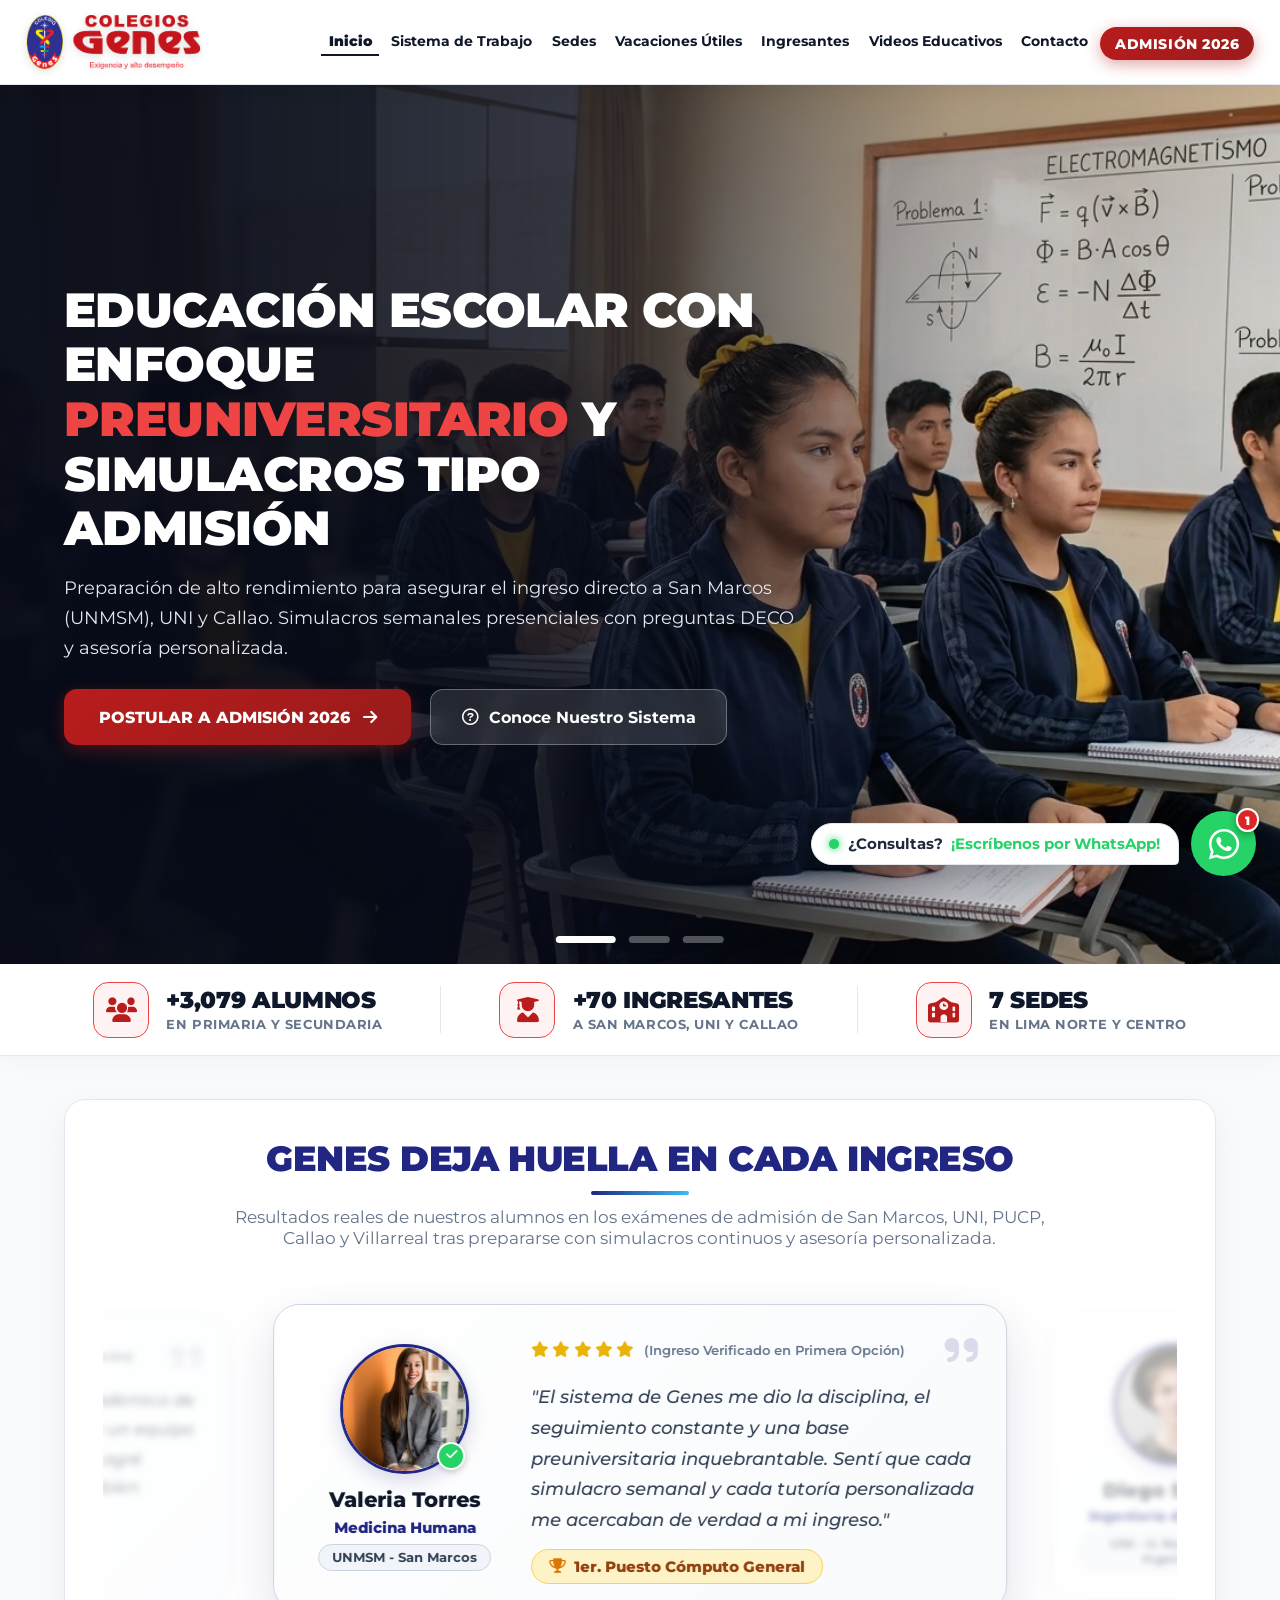
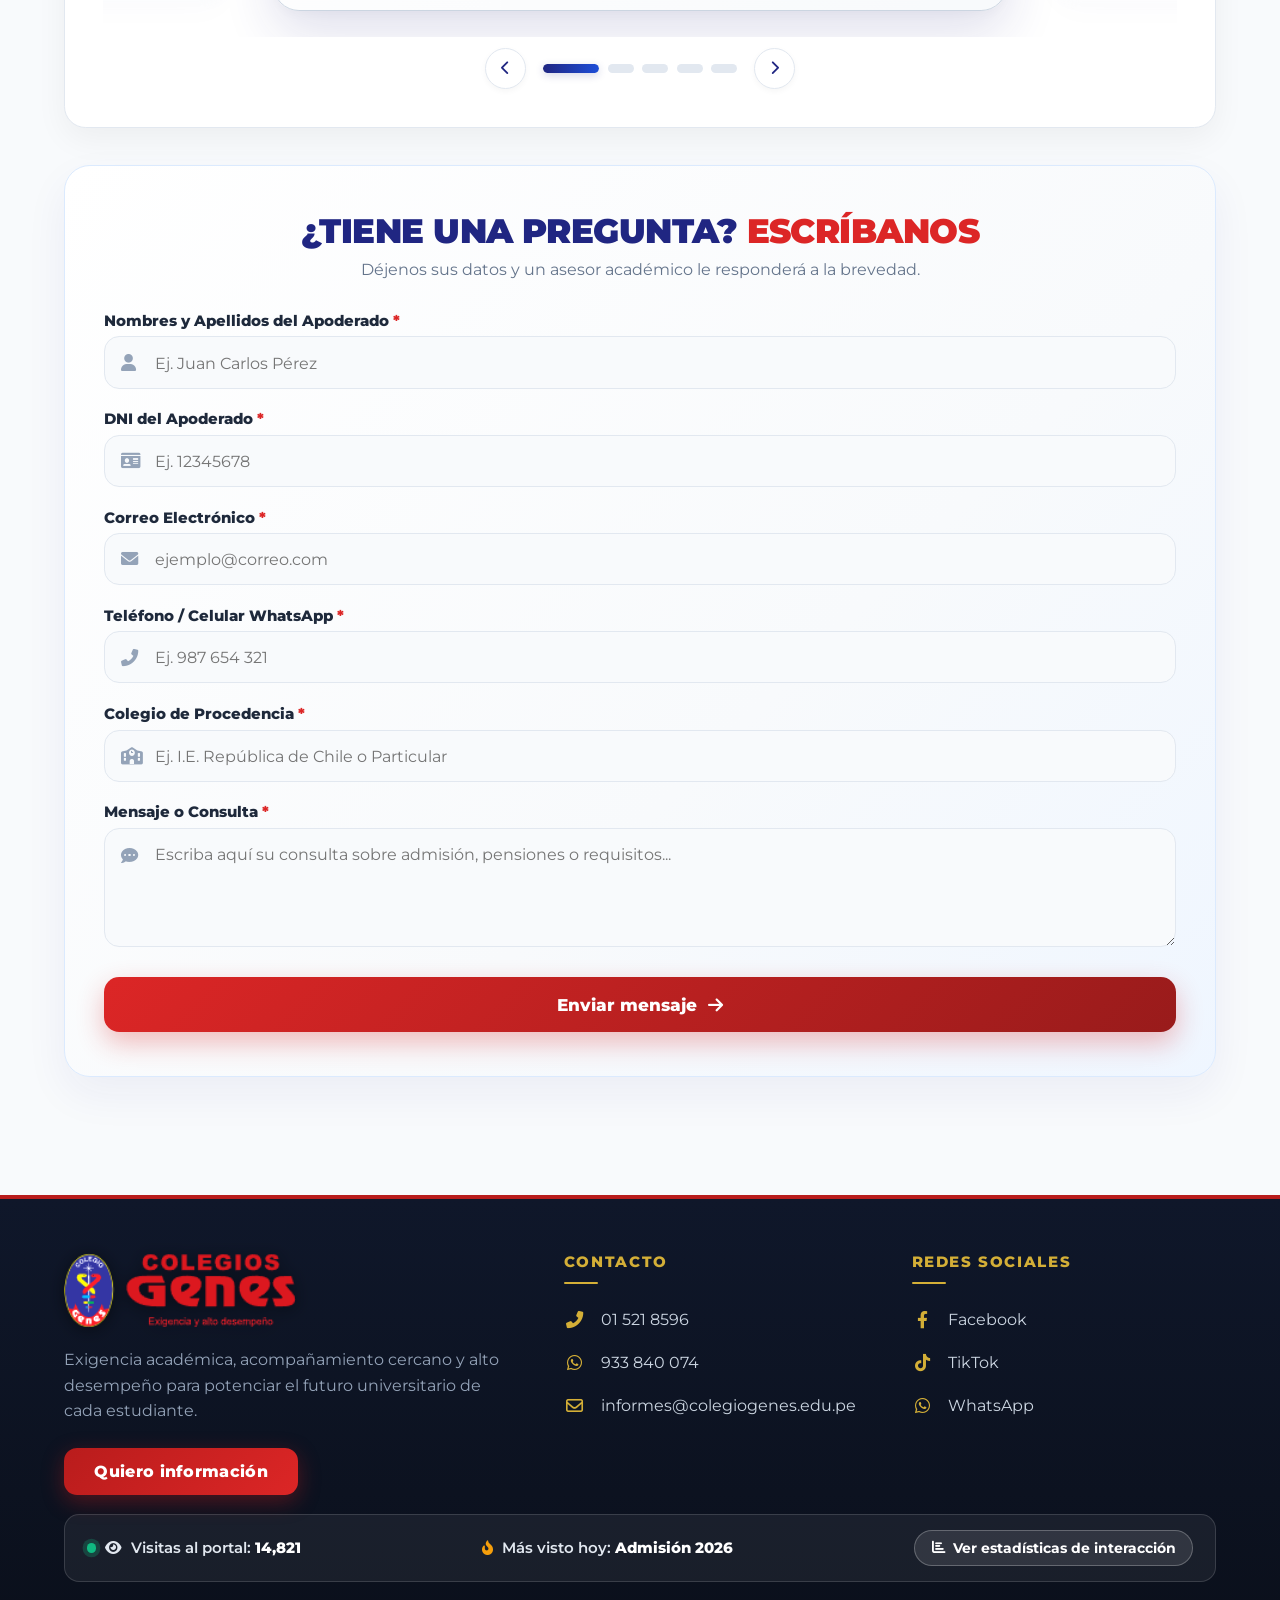
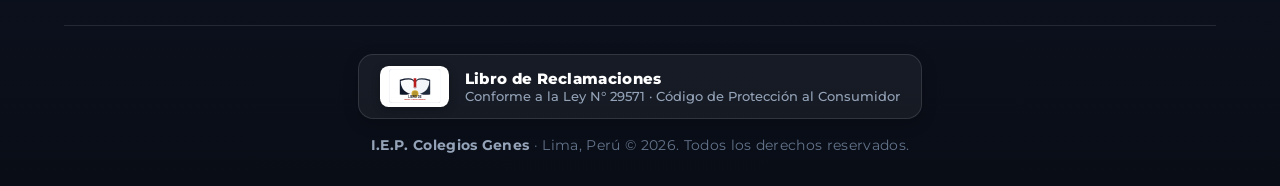
==== commit 5050819d: "feat(routing): split all 10 sections into dedicated SEO HTML routes" ====
--- a/index.html
+++ b/index.html
@@ -26,8 +26,8 @@
     <meta property="og:site_name" content="Colegios Genes">
     <meta property="og:type" content="website">
     <meta property="og:url" content="https://colegio-genes.vercel.app/">
-    <meta property="og:title" content="Colegio Genes | Exigencia y Alto Desempeño Preuniversitario en Lima">
-    <meta property="og:description" content="Sistema educativo privado y preuniversitario para Primaria y Secundaria en Comas, Los Olivos, SMP y Puente Piedra. Ingreso directo a UNMSM, UNI, PUCP y Callao. Admisión 2026.">
+    <meta property="og:title" content="Colegio Genes | Colegio Privado Preuniversitario en Lima Norte (Primaria y Secundaria)">
+    <meta property="og:description" content="Colegios Genes: Institución educativa privada y preuniversitaria líder en Lima Norte (Comas, Los Olivos, San Martín de Porres y Puente Piedra). Educación Primaria y Secundaria de alta exigencia para el ingreso directo a San Marcos (UNMSM), UNI, PUCP y Callao. Admisión 2026 y Vacaciones Útiles.">
     <meta property="og:image" content="https://colegio-genes.vercel.app/assets/images/og_preview.jpg">
     <meta property="og:image:secure_url" content="https://colegio-genes.vercel.app/assets/images/og_preview.jpg">
     <meta property="og:image:type" content="image/jpeg">
@@ -38,8 +38,8 @@
     
     <!-- Twitter Card Meta Tags -->
     <meta name="twitter:card" content="summary_large_image">
-    <meta name="twitter:title" content="Colegio Genes | Colegio Privado Preuniversitario en Lima">
-    <meta name="twitter:description" content="Formación integral en Primaria y Secundaria preuniversitaria con 8 sedes en Lima Norte. Simulacros tipo admisión UNI, San Marcos y PUCP.">
+    <meta name="twitter:title" content="Colegio Genes | Colegio Privado Preuniversitario en Lima Norte (Primaria y Secundaria)">
+    <meta name="twitter:description" content="Colegios Genes: Institución educativa privada y preuniversitaria líder en Lima Norte (Comas, Los Olivos, San Martín de Porres y Puente Piedra). Educación Primaria y Secundaria de alta exigencia para el ingreso directo a San Marcos (UNMSM), UNI, PUCP y Callao. Admisión 2026 y Vacaciones Útiles.">
     <meta name="twitter:image" content="https://colegio-genes.vercel.app/assets/images/og_preview.jpg">
     <meta name="twitter:image:alt" content="Colegio Genes Educación de Alto Rendimiento">
     
@@ -217,7 +217,7 @@
                 <span></span>
                 <span></span>
             </button>
-            <a href="#inicio" class="logo-container" aria-label="Ir al inicio" style="text-decoration: none;">
+            <a href="index.html" class="logo-container" aria-label="Ir al inicio" style="text-decoration: none;">
                 <img src="assets/images/logo.png" class="logo-img" alt="Logo Colegio Genes">
             </a>
             <ul class="nav-links">
@@ -230,24 +230,24 @@
                         </button>
                     </div>
                 </li>
-                <li><a href="#inicio" id="link-inicio" class="active"><i class="fas fa-home"></i>Inicio</a></li>
-                <li><a href="#propuesta" id="link-propuesta"><i class="fas fa-graduation-cap"></i>Sistema de Trabajo</a></li>
-                <li><a href="#sedes" id="link-sedes"><i class="fas fa-map-marker-alt"></i>Sedes</a></li>
-                <li><a href="#vacaciones" id="link-vacaciones"><i class="fas fa-sun"></i>Vacaciones Útiles</a></li>
-                <li><a href="#ingresantes" id="link-ingresantes"><i class="fas fa-trophy"></i>Ingresantes</a></li>
+                <li><a href="index.html" id="link-inicio" class="active"><i class="fas fa-home"></i>Inicio</a></li>
+                <li><a href="propuesta.html" id="link-propuesta"><i class="fas fa-graduation-cap"></i>Sistema de Trabajo</a></li>
+                <li><a href="sedes.html" id="link-sedes"><i class="fas fa-map-marker-alt"></i>Sedes</a></li>
+                <li><a href="vacaciones.html" id="link-vacaciones"><i class="fas fa-sun"></i>Vacaciones Útiles</a></li>
+                <li><a href="ingresantes.html" id="link-ingresantes"><i class="fas fa-trophy"></i>Ingresantes</a></li>
                 <li class="dropdown" id="dropdown-videos">
-                    <a href="#videos-primaria" onclick="toggleVideosDropdown(event)" id="link-videos">
+                    <a href="videos-primaria.html" onclick="toggleVideosDropdown(event)" id="link-videos">
                         <i class="fas fa-play-circle"></i>Videos Educativos <i class="fas fa-chevron-down drawer-chevron"></i>
                     </a>
                     <ul class="dropdown-menu" id="dropdown-menu-videos">
-                        <li><a href="#videos-primaria"><i class="fas fa-child"></i>Videos Primaria</a></li>
-                        <li><a href="#videos-secundaria"><i class="fas fa-user-graduate"></i>Videos Secundaria</a></li>
-                        <li><a href="#canales-virtuales"><i class="fab fa-youtube"></i>Canales de YouTube</a></li>
+                        <li><a href="videos-primaria.html"><i class="fas fa-child"></i>Videos Primaria</a></li>
+                        <li><a href="videos-secundaria.html"><i class="fas fa-user-graduate"></i>Videos Secundaria</a></li>
+                        <li><a href="canales-virtuales.html"><i class="fab fa-youtube"></i>Canales de YouTube</a></li>
                     </ul>
                 </li>
-                <li><a href="#contacto" id="link-contacto"><i class="fas fa-envelope"></i>Contacto</a></li>
+                <li><a href="contacto.html" id="link-contacto"><i class="fas fa-envelope"></i>Contacto</a></li>
                 <li class="admision-li">
-                    <a href="#admision" id="link-admision" class="btn-admision">ADMISIÓN 2026</a>
+                    <a href="admision.html" id="link-admision" class="btn-admision">ADMISIÓN 2026</a>
                 </li>
             </ul>
         </nav>
@@ -273,10 +273,10 @@
                                 <span class="text-mobile-only">Ingreso directo a UNMSM, UNI y Callao con simulacros DECO.</span>
                             </p>
                             <div class="hero-cta-buttons">
-                                <a href="#admision" class="btn-hero-postular" style="text-decoration: none;">
+                                <a href="admision.html" class="btn-hero-postular" style="text-decoration: none;">
                                     POSTULAR A ADMISIÓN 2026 <i class="fas fa-arrow-right"></i>
                                 </a>
-                                <a href="#propuesta" class="btn-hero-conoce" style="text-decoration: none;">
+                                <a href="propuesta.html" class="btn-hero-conoce" style="text-decoration: none;">
                                     <i class="far fa-question-circle"></i> Conoce Nuestro Sistema
                                 </a>
                             </div>
@@ -294,7 +294,7 @@
                                 <span class="text-mobile-only">Clases grabadas, ejercicios y compendios por grado.</span>
                             </p>
                             <div class="hero-cta-buttons">
-                                <a href="#videos-primaria" class="btn-hero-postular" style="background: linear-gradient(135deg, #0284C7 0%, #0369A1 100%); box-shadow: 0 4px 14px rgba(2, 132, 199, 0.35); text-decoration: none;">
+                                <a href="videos-primaria.html" class="btn-hero-postular" style="background: linear-gradient(135deg, #0284C7 0%, #0369A1 100%); box-shadow: 0 4px 14px rgba(2, 132, 199, 0.35); text-decoration: none;">
                                     VER VIDEOS EDUCATIVOS <i class="fab fa-youtube"></i>
                                 </a>
                             </div>
@@ -312,7 +312,7 @@
                                 <span class="text-mobile-only">+80 ingresantes directos al año a las mejores universidades.</span>
                             </p>
                             <div class="hero-cta-buttons">
-                                <a href="#ingresantes" class="btn-hero-postular" style="background: linear-gradient(135deg, #D4AF37 0%, #B5952F 100%); color: #0F172A; box-shadow: 0 4px 14px rgba(212, 175, 55, 0.35); text-decoration: none;">
+                                <a href="ingresantes.html" class="btn-hero-postular" style="background: linear-gradient(135deg, #D4AF37 0%, #B5952F 100%); color: #0F172A; box-shadow: 0 4px 14px rgba(212, 175, 55, 0.35); text-decoration: none;">
                                     VER INGRESANTES Y AFICHES <i class="fas fa-user-graduate"></i>
                                 </a>
                             </div>
@@ -560,2095 +560,6 @@
             </div>
         </section>
 
-        <!-- SECCIÓN SISTEMA DE TRABAJO (PROPUESTA EDUCATIVA) -->
-        <section id="propuesta" class="section-block">
-            <span id="sistema" style="position: relative; top: -85px; display: block; visibility: hidden;"></span>
-            <span id="primaria" style="position: relative; top: -85px; display: block; visibility: hidden;"></span>
-            <div class="content-wrapper">
-
-                <!-- 1. VISTA PRINCIPAL: DOS CUADROS NIVELES (PRIMARIA Y SECUNDARIA) -->
-                <div id="sistema-level-selection" class="card animate-fade-up">
-                    <div class="pilares-header">
-                        <h2 class="titulo-pilares">Sistema de Trabajo</h2>
-                        <div class="linea-pilares"></div>
-
-                    </div>
-
-                    <div class="sistema-levels-grid">
-                        <!-- CUADRO NIVEL PRIMARIA -->
-                        <div class="level-select-card primaria" onclick="showSistemaSubSection('primaria-detail')">
-                            <div class="level-card-media primaria-media">
-                                <img src="assets/images/primaria_docente_clase.webp" alt="Nivel Primaria Colegio Genes">
-                                <div class="level-card-media-overlay"></div>
-                            </div>
-                            <div class="level-card-body">
-                                <h3>Nivel Primaria</h3>
-                            </div>
-                            <div class="btn-level-action-wrap">
-                                <button type="button" class="btn-level-action">
-                                    Explorar Nivel Primaria <i class="fas fa-arrow-right"></i>
-                                </button>
-                            </div>
-                        </div>
-
-                        <!-- CUADRO NIVEL SECUNDARIA -->
-                        <div class="level-select-card secundaria" onclick="showSistemaSubSection('secundaria-detail')">
-                            <div class="level-card-media secundaria-media">
-                                <img src="assets/images/secundaria_pizarra_resolucion.webp" alt="Nivel Secundaria Colegio Genes">
-                                <div class="level-card-media-overlay"></div>
-                            </div>
-                            <div class="level-card-body">
-                                <h3>Nivel Secundaria</h3>
-                            </div>
-                            <div class="btn-level-action-wrap">
-                                <button type="button" class="btn-level-action">
-                                    Explorar Nivel Secundaria <i class="fas fa-arrow-right"></i>
-                                </button>
-                            </div>
-                        </div>
-                    </div>
-                </div>
-
-                <!-- 2. SUBSECCIÓN INDEPENDIENTE: DETALLE NIVEL PRIMARIA -->
-                <div id="subseccion-primaria-detail" class="sistema-detail-subsection" style="display: none;">
-                    <button type="button" class="btn-volver-sistema" onclick="showSistemaSubSection('selection-main')">
-                        <i class="fas fa-arrow-left"></i> Volver a Selección de Nivel
-                    </button>
-
-                    <!-- HEADER & 4 PILARES PRIMARIA -->
-                    <div class="detail-section-block animate-fade-up">
-                        <div class="pilares-header">
-                            <h2 class="titulo-pilares">Nivel Primaria</h2>
-                            <div class="linea-pilares"></div>
-                            <p class="text-desktop-only" style="color: #64748B; max-width: 850px; margin: 12px auto 0; line-height: 1.65;">
-                                En el nivel primaria privilegiamos una <strong>consistente educación integral</strong> basada en la exigencia académica, desarrollo de la personalidad, formación en valores y actividades artísticas y deportivas.
-                            </p>
-                            <p class="text-mobile-only" style="color: #64748B; margin: 10px auto 0; font-size: 0.9rem; line-height: 1.45;">
-                                Educación integral con docentes especialistas, formación en valores y seguimiento personalizado continuo.
-                            </p>
-                        </div>
-
-                        <div class="pilares-grid">
-                            <article class="pilar-card pilar-1">
-                                <div class="pilar-card-top">
-                                    <div class="pilar-icono"><i class="fas fa-chalkboard-teacher"></i></div>
-                                    <span class="pilar-numero">01</span>
-                                </div>
-                                <h3>Plana Docente Especialista</h3>
-                                <p class="text-desktop-only">Profesoras dinámicas, altamente capacitadas en su materia y enfocadas en el avance individual de cada niño.</p>
-                                <p class="text-mobile-only">Profesoras especializadas enfocadas en el avance individual de cada niño.</p>
-                            </article>
-
-                            <article class="pilar-card pilar-2">
-                                <div class="pilar-card-top">
-                                    <div class="pilar-icono"><i class="fas fa-user-friends"></i></div>
-                                    <span class="pilar-numero">02</span>
-                                </div>
-                                <h3>Tutora y Monitora por Aula</h3>
-                                <p class="text-desktop-only">Acompañamiento continuo: cada aula cuenta con profesora-tutora y monitora permanente para seguimiento formativo.</p>
-                                <p class="text-mobile-only">Tutora y monitora permanente para acompañamiento formativo continuo.</p>
-                            </article>
-
-                            <article class="pilar-card pilar-3">
-                                <div class="pilar-card-top">
-                                    <div class="pilar-icono"><i class="fas fa-layer-group"></i></div>
-                                    <span class="pilar-numero">03</span>
-                                </div>
-                                <h3>Sistema de Trabajo Organizado</h3>
-                                <p class="text-desktop-only">El alumno como centro del aprendizaje; método estructurado con carpetas, cuadernos al día y compendios propios.</p>
-                                <p class="text-mobile-only">Método con carpetas organizadas, cuadernos al día y compendios propios.</p>
-                            </article>
-
-                            <article class="pilar-card pilar-4">
-                                <div class="pilar-card-top">
-                                    <div class="pilar-icono"><i class="fas fa-heart"></i></div>
-                                    <span class="pilar-numero">04</span>
-                                </div>
-                                <h3>Formación en Valores</h3>
-                                <p class="text-desktop-only">Educación integral basada en el respeto mutuo, empatía, disciplina positiva y responsabilidad ciudadana.</p>
-                                <p class="text-mobile-only">Educación con respeto, disciplina positiva y responsabilidad formativa.</p>
-                            </article>
-                        </div>
-                    </div>
-
-                    <!-- ASPECTO ACADÉMICO & TUTORÍA PRIMARIA (CON IMÁGENES ALTA RESOLUCIÓN) -->
-                    <div class="detail-section-block animate-fade-up">
-                        <div class="pilares-header">
-                            <h2 class="titulo-pilares titulo-md">Enseñanza Activa y Acompañamiento 1 a 1</h2>
-                            <div class="linea-pilares"></div>
-                        </div>
-
-                        <!-- BLOQUE 1: DOCENTES Y METODOLOGÍA POR ETAPAS -->
-                        <div class="sistema-info-split">
-                            <div class="sistema-img-box sistema-img-portrait">
-                                <img src="assets/images/primaria_docente_clase.webp" alt="Colegio Genes - Clases de Primaria con Docentes Especialistas y Material Concreto" class="img-docente-primaria">
-                            </div>
-                            <div class="sistema-info-content">
-                                <h3>Docentes Especialistas por Curso</h3>
-                                <p class="text-desktop-only">Nuestras maestras no solo se preocupan por enseñar contenidos, sino también por el desarrollo humano e intelectual de cada alumno:</p>
-                                <p class="text-mobile-only">Metodología activa adaptada a cada etapa de primaria:</p>
-                                <ul class="sistema-feature-list">
-                                    <li><i class="fas fa-check-circle"></i> <strong>1.° a 3.° Primaria:</strong> <span class="text-desktop-only">Sesiones de aprendizaje dinámicas con material concreto y actividades lúdicas en Matemática y Comunicación.</span><span class="text-mobile-only">Clases dinámicas con material concreto y juegos lúdicos.</span></li>
-                                    <li><i class="fas fa-check-circle"></i> <strong>4.° a 6.° Primaria:</strong> <span class="text-desktop-only">Para demostrar lo aprendido, los alumnos salen constantemente a la pizarra a resolver ejercicios propuestos.</span><span class="text-mobile-only">Resolución participativa de ejercicios en la pizarra.</span></li>
-                                </ul>
-                            </div>
-                        </div>
-
-                        <!-- BLOQUE 2: TUTORÍA Y SEGUIMIENTO CONDUCTUAL -->
-                        <div class="sistema-info-split reverse">
-                            <div class="sistema-img-box sistema-img-landscape">
-                                <img src="assets/images/primaria_tutoria_personal.webp" alt="Tutora Oficial de Primaria y Alumno Uniformado en Acompañamiento Académico - Colegio Genes" class="img-tutoria-primaria">
-                            </div>
-                            <div class="sistema-info-content">
-                                <h3>Tutoría y Orientación Personalizada</h3>
-                                <p class="text-desktop-only">Cada aula de primaria tiene una tutora asignada cuya labor fundamental es la orientación, motivación y el seguimiento conductual y académico uno a uno.</p>
-                                <p class="text-mobile-only">Seguimiento individual de cada alumno con su tutora monitora:</p>
-                                <ul class="sistema-feature-list">
-                                    <li><i class="fas fa-check-circle"></i> <span class="text-desktop-only">Revisión periódica del cuaderno y avance diario de tareas.</span><span class="text-mobile-only">Revisión diaria de cuadernos y tareas.</span></li>
-                                    <li><i class="fas fa-check-circle"></i> <span class="text-desktop-only">Comunicación fluida y reuniones de orientación con los padres de familia.</span><span class="text-mobile-only">Comunicación constante con los padres de familia.</span></li>
-                                    <li><i class="fas fa-check-circle"></i> <span class="text-desktop-only">Refuerzo del auto-concepto positivo y hábitos de estudio en el niño.</span><span class="text-mobile-only">Hábitos de estudio y disciplina positiva.</span></li>
-                                </ul>
-                            </div>
-                        </div>
-                    </div>
-
-                    <!-- MATERIAL ACADÉMICO (COMPENDIO) SIN COSTO ALGUNO -->
-                    <div class="card animate-fade-up" style="background: linear-gradient(180deg, #F8FAFC 0%, #FFFFFF 100%);">
-                        <div class="pilares-header">
-                            <h2 class="titulo-pilares titulo-md titulo-slate">
-                                MATERIAL ACADÉMICO (COMPENDIO) <span style="color: #202682;">SIN COSTO ALGUNO</span>
-                            </h2>
-                            <div class="linea-pilares"></div>
-                            <p class="text-desktop-only" style="color: #475569; max-width: 820px; margin: 12px auto 0; font-size: 0.96rem; line-height: 1.65; font-weight: 500;">
-                                Nuestra Institución elabora su propio material académico: <strong>Compendios, fichas, separatas, etc.</strong> se entregan gratuitamente como parte de nuestro servicio educativo integral.
-                            </p>
-                            <p class="text-mobile-only" style="color: #475569; margin: 8px auto 0; font-size: 0.88rem; line-height: 1.45; font-weight: 500;">
-                                Compendios y separatas propios entregados 100% gratuitos por cada bimestre escolar.
-                            </p>
-                        </div>
-
-                        <!-- 4 COMPENDIOS BIMESTRALES GRID -->
-                        <div class="compendios-grid">
-                            
-                            <!-- COMPENDIO I BIMESTRE -->
-                            <div class="compendio-card-item">
-                                <div class="compendio-img-wrapper">
-                                    <img src="assets/images/compendios/compendio_bimestre1.webp?v=20260907_CLEAN" alt="Compendio I Bimestre Colegio Genes">
-                                </div>
-                                <h4>Compendio</h4>
-                                <span style="background: #F59E0B;">I BIMESTRE</span>
-                            </div>
-
-                            <!-- COMPENDIO II BIMESTRE -->
-                            <div class="compendio-card-item">
-                                <div class="compendio-img-wrapper">
-                                    <img src="assets/images/compendios/compendio_bimestre2.webp?v=20260907_CLEAN" alt="Compendio II Bimestre Colegio Genes">
-                                </div>
-                                <h4>Compendio</h4>
-                                <span style="background: #1E293B;">II BIMESTRE</span>
-                            </div>
-
-                            <!-- COMPENDIO III BIMESTRE -->
-                            <div class="compendio-card-item">
-                                <div class="compendio-img-wrapper">
-                                    <img src="assets/images/compendios/compendio_bimestre3.webp?v=20260907_CLEAN" alt="Compendio III Bimestre Colegio Genes">
-                                </div>
-                                <h4>Compendio</h4>
-                                <span style="background: #0D9488;">III BIMESTRE</span>
-                            </div>
-
-                            <!-- COMPENDIO IV BIMESTRE -->
-                            <div class="compendio-card-item">
-                                <div class="compendio-img-wrapper">
-                                    <img src="assets/images/compendios/compendio_bimestre4.webp?v=20260907_CLEAN" alt="Compendio IV Bimestre Colegio Genes">
-                                </div>
-                                <h4>Compendio</h4>
-                                <span style="background: #2563EB;">IV BIMESTRE</span>
-                            </div>
-
-                        </div>
-                    </div>
-
-                    <!-- DESARROLLO DE CAPACIDADES: SABER LEER, ESCRIBIR Y EXPRESARSE -->
-                    <div class="detail-section-block animate-fade-up">
-                        <div class="pilares-header">
-                            <h2 class="titulo-pilares titulo-md">Saber Leer, Escribir y Expresarse</h2>
-                            <div class="linea-pilares"></div>
-                        </div>
-
-                        <div class="sistema-highlights-grid">
-                            <div class="sistema-highlight-card">
-                                <i class="fas fa-book-reader"></i>
-                                <h4>Plan Lector & Comprensión</h4>
-                                <p class="text-desktop-only">Lectura silenciosa y en voz alta respetando signos de puntuación, con fichas de evaluación por tres niveles de comprensión.</p>
-                                <p class="text-mobile-only">Lectura en voz alta y fichas de evaluación en 3 niveles de comprensión.</p>
-                            </div>
-                            <div class="sistema-highlight-card">
-                                <i class="fas fa-pen-nib"></i>
-                                <h4>Ortografía & Deletreo</h4>
-                                <p class="text-desktop-only">Revisión continua de cuadernos en cada cambio de hora y deletreo ortográfico en clase (grafías, mayúsculas y tildes).</p>
-                                <p class="text-mobile-only">Revisión periódica de cuadernos y dinámicas de deletreo en aula.</p>
-                            </div>
-                            <div class="sistema-highlight-card">
-                                <i class="fas fa-theater-masks"></i>
-                                <h4>Títeres & Dramatización</h4>
-                                <p class="text-desktop-only">Funciones de títeres y actuación para desarrollar la expresión oral, imaginación y soltura escénica del estudiante desde pequeños.</p>
-                                <p class="text-mobile-only">Títeres y teatro para soltura escénica y expresión oral temprana.</p>
-                            </div>
-                        </div>
-                    </div>
-
-                                        <!-- TALLERES FORMATIVOS Y ARTÍSTICOS POR BIMESTRE (PRIMARIA) -->
-                    <div class="detail-section-block animate-fade-up">
-                        <div class="pilares-header">
-                            <span class="pilar-tag ambar" style="margin-bottom: 10px; display: inline-flex;"><i class="fas fa-palette"></i> DESARROLLO INTEGRAL</span>
-                            <h2 class="titulo-pilares titulo-md">Talleres Artísticos y Formativos por Bimestre</h2>
-                            <div class="linea-pilares"></div>
-                            <p class="text-desktop-only" style="color: #64748B; max-width: 820px; margin: 12px auto 0; line-height: 1.65;">
-                                A lo largo del año escolar, los estudiantes potencian su sensibilidad artística, expresión oral y talento musical mediante talleres rotativos bimestrales diseñados para cada etapa.
-                            </p>
-                            <p class="text-mobile-only" style="color: #64748B; margin: 8px auto 0; font-size: 0.88rem; line-height: 1.45;">
-                                Talleres rotativos de arte, oratoria, música y expresión corporal a lo largo del año.
-                            </p>
-                        </div>
-
-                        <div class="primaria-talleres-grid">
-                            <!-- BIMESTRE I -->
-                            <div class="taller-bimestre-card">
-                                <div class="taller-bimestre-badge bimestre-1">I BIMESTRE</div>
-                                <div class="taller-photo-thumb">
-                                    <img src="assets/images/oficiales/primaria/titeres.webp" alt="Alumnos en el taller oficial de títeres">
-                                </div>
-                                <h4>Títeres y Acuarelas</h4>
-                                <ul class="taller-actividades-list">
-                                    <li><i class="fas fa-check"></i> <div><strong>Taller de Títeres:</strong> Estimulación de la imaginación y expresión corporal.</div></li>
-                                    <li><i class="fas fa-check"></i> <div><strong>Dibujo y Pintura:</strong> Técnicas con acuarelas para motricidad fina y creatividad.</div></li>
-                                </ul>
-                            </div>
-
-                            <!-- BIMESTRE II -->
-                            <div class="taller-bimestre-card">
-                                <div class="taller-bimestre-badge bimestre-2">II BIMESTRE</div>
-                                <div class="taller-photo-thumb">
-                                    <img src="assets/images/oficiales/primaria/oratoria.webp" alt="Alumno en el taller de oratoria infantil">
-                                </div>
-                                <h4>Oratoria y Melódica</h4>
-                                <ul class="taller-actividades-list">
-                                    <li><i class="fas fa-check"></i> <div><strong>Oratoria Infantil:</strong> Modulación de la voz y soltura escénica al hablar en público.</div></li>
-                                    <li><i class="fas fa-check"></i> <div><strong>Taller de Melódica:</strong> Iniciación a la lectura de notas y digitación musical.</div></li>
-                                </ul>
-                            </div>
-
-                            <!-- BIMESTRE III -->
-                            <div class="taller-bimestre-card">
-                                <div class="taller-bimestre-badge bimestre-3">III BIMESTRE</div>
-                                <div class="taller-photo-thumb">
-                                    <img src="assets/images/oficiales/primaria/taller_teatro_instrumentos.webp" alt="Alumnos en ensamble de teatro y música con xilófono y cajón">
-                                </div>
-                                <h4>Teatro e Instrumentos</h4>
-                                <ul class="taller-actividades-list">
-                                    <li><i class="fas fa-check"></i> <div><strong>Teatro Escolar:</strong> Dramatización de fábulas, trabajo en equipo y empatía.</div></li>
-                                    <li><i class="fas fa-check"></i> <div><strong>Percusión & Viento:</strong> Xilófono, cajón peruano y flauta dulce.</div></li>
-                                </ul>
-                            </div>
-
-                            <!-- BIMESTRE IV -->
-                            <div class="taller-bimestre-card">
-                                <div class="taller-bimestre-badge bimestre-4">IV BIMESTRE</div>
-                                <div class="taller-photo-thumb">
-                                    <img src="assets/images/oficiales/primaria/exposiciones.webp" alt="Alumno exponiendo con material concreto">
-                                </div>
-                                <h4>Exposición, Coro y Danza</h4>
-                                <ul class="taller-actividades-list">
-                                    <li><i class="fas fa-check"></i> <div><strong>Exposición Práctica:</strong> Presentación pública de proyectos con material concreto.</div></li>
-                                    <li><i class="fas fa-check"></i> <div><strong>Coro y Danzas:</strong> Cierre de año con villancicos y danzas folclóricas.</div></li>
-                                </ul>
-                            </div>
-                        </div>
-                    </div>
-
-                    <!-- HORARIOS OFICIALES, SALIDA SEGURA Y CONVIVENCIA (PRIMARIA) -->
-                    <div class="detail-section-block animate-fade-up">
-                        <div class="pilares-header">
-                            <h2 class="titulo-pilares titulo-md">Horarios, Seguridad y Convivencia Escolar</h2>
-                            <div class="linea-pilares"></div>
-                            <p class="text-desktop-only" style="color: #64748B; margin-top: 6px;">Protocolos estrictos de cuidado infantil, puntualidad formativa y ambiente seguro libre de acoso.</p>
-                            <p class="text-mobile-only" style="color: #64748B; margin-top: 6px; font-size: 0.88rem;">Ingreso puntual, protocolo seguro con fotocheck y convivencia escolar.</p>
-                        </div>
-
-                        <div class="formacion-vida-grid">
-                            <!-- CARD 1: HORARIOS DE INGRESO -->
-                            <div class="formacion-vida-card">
-                                <div class="fvc-header">
-                                    <div class="fvc-icon" style="background: rgba(37, 99, 235, 0.1); color: #2563EB;"><i class="fas fa-clock"></i></div>
-                                    <h4>Jornada & Puntualidad</h4>
-                                </div>
-                                <div class="fvc-photo-thumb">
-                                    <img src="assets/images/primaria_jornada.webp" alt="Jornada Escolar y Formación Cívica - Colegio Genes">
-                                </div>
-                                <ul class="fvc-list">
-                                    <li><strong>Lunes (Formación Cívica):</strong> 7:00 am a 7:30 am con izamiento de bandera y reflexión semanal.</li>
-                                    <li><strong>Martes a Viernes:</strong> Ingreso regular de 7:00 am a 7:45 am.</li>
-                                    <li><strong>Cultura de Puntualidad:</strong> Puertas se cierran a las 7:45 am para inculcar responsabilidad temprana.</li>
-                                </ul>
-                            </div>
-
-                            <!-- CARD 2: SALIDA ESCALONADA Y FOTOCHECK -->
-                            <div class="formacion-vida-card">
-                                <div class="fvc-header">
-                                    <div class="fvc-icon" style="background: rgba(16, 185, 129, 0.1); color: #10B981;"><i class="fas fa-id-card-alt"></i></div>
-                                    <h4>Salida Segura & Fotocheck</h4>
-                                </div>
-                                <div class="fvc-photo-thumb">
-                                    <img src="assets/images/primaria_fotocheck.webp" alt="Salida segura y control con fotocheck institucional">
-                                </div>
-                                <ul class="fvc-list">
-                                    <li><strong>1.° a 3.° de Primaria:</strong> Salida ordenada a la <strong>1:50 pm</strong>.</li>
-                                    <li><strong>4.° a 6.° de Primaria:</strong> Salida a las <strong>2:00 pm</strong>.</li>
-                                    <li><strong>Entrega Estricta con Fotocheck:</strong> El menor solo se entrega al padre o tutor portador del fotocheck oficial institucional.</li>
-                                </ul>
-                            </div>
-
-                            <!-- CARD 3: CONVIVENCIA Y NO AL BULLYING -->
-                            <div class="formacion-vida-card">
-                                <div class="fvc-header">
-                                    <div class="fvc-icon" style="background: rgba(220, 38, 38, 0.1); color: #DC2626;"><i class="fas fa-shield-alt"></i></div>
-                                    <h4>Cultura de Paz y Valores</h4>
-                                </div>
-                                <div class="fvc-photo-thumb">
-                                    <img src="assets/images/primaria_paz_valores.webp" alt="Convivencia escolar, respeto mutuo y campaña no al bullying">
-                                </div>
-                                <ul class="fvc-list">
-                                    <li><strong>Estrategia Disciplinaria:</strong> Metodología formativa <em>Problema – Reflexión – Compromiso</em>.</li>
-                                    <li><strong>Campaña "No al Bullying":</strong> Monitoreo activo de recreos, fomento del respeto y empatía entre compañeros.</li>
-                                    <li><strong>Acompañamiento Psicopedagógico:</strong> Tutoría permanente y comunicación continua con las familias.</li>
-                                </ul>
-                            </div>
-                        </div>
-                    </div>
-
-<!-- CANALES POR GRADO DE PRIMARIA -->
-                    <div class="detail-section-block animate-fade-up">
-                        <div class="canales-primaria-box">
-                            <div class="pilares-header">
-                                <h2 class="titulo-pilares">Canales por Grado - Primaria</h2>
-                                <div class="linea-pilares"></div>
-                                <p style="color: #64748B; margin-top: 5px;">Selecciona un grado para ingresar a su canal de clases virtuales oficial en YouTube.</p>
-                            </div>
-
-                            <div class="canales-primaria-tabs">
-                                <button class="canal-primaria-tab active" type="button" onclick="showPrimaryChannel('grado1', this)">1&deg;</button>
-                                <button class="canal-primaria-tab" type="button" onclick="showPrimaryChannel('grado2', this)">2&deg;</button>
-                                <button class="canal-primaria-tab" type="button" onclick="showPrimaryChannel('grado3', this)">3&deg;</button>
-                                <button class="canal-primaria-tab" type="button" onclick="showPrimaryChannel('grado4', this)">4&deg;</button>
-                                <button class="canal-primaria-tab" type="button" onclick="showPrimaryChannel('grado5', this)">5&deg;</button>
-                                <button class="canal-primaria-tab" type="button" onclick="showPrimaryChannel('grado6', this)">6&deg;</button>
-                            </div>
-
-                            <article class="canal-primaria-card" id="primary-channel-card">
-                                <div class="canal-primaria-media">
-                                    <div class="canal-primaria-img-wrap">
-                                        <img id="primary-channel-image" src="assets/images/canales/primaria_1.svg" alt="Canal Oficial 1er Grado Primaria - Colegio Genes">
-                                    </div>
-                                </div>
-
-                                <div class="canal-primaria-copy">
-                                    <span class="canal-primaria-badge">Canal del grado</span>
-                                    <h3 id="primary-channel-title">1ro de Primaria</h3>
-                                    <p id="primary-channel-description">
-                                        Accede al canal virtual oficial del grado para reforzar las clases y revisar el contenido académico.
-                                    </p>
-                                    <a id="primary-channel-link" class="canal-primaria-link" href="https://www.youtube.com/@genesclasevirtual1ro.prima508" target="_blank" rel="noopener noreferrer">
-                                        <i class="fab fa-youtube"></i> Ingresar al canal
-                                    </a>
-                                </div>
-                            </article>
-                        </div>
-                    </div>
-                </div>
-
-                <!-- 3. SUBSECCIÓN INDEPENDIENTE: DETALLE NIVEL SECUNDARIA -->
-                <div id="subseccion-secundaria-detail" class="sistema-detail-subsection" style="display: none;">
-                    <button type="button" class="btn-volver-sistema" onclick="showSistemaSubSection('selection-main')">
-                        <i class="fas fa-arrow-left"></i> Volver a Selección de Nivel
-                    </button>
-
-                    <!-- HEADER & 4 PILARES SECUNDARIA -->
-                    <div class="detail-section-block animate-fade-up">
-                        <div class="pilares-header">
-                            <h2 class="titulo-pilares">Nivel Secundaria</h2>
-                            <div class="linea-pilares"></div>
-                            <p class="text-desktop-only" style="color: #64748B; max-width: 850px; margin: 12px auto 0; line-height: 1.65;">
-                                Formación preuniversitaria de <strong>alta exigencia académica</strong> orientada a lograr los primeros puestos e ingreso masivo a universidades como San Marcos, UNI, PUCP y Callao.
-                            </p>
-                            <p class="text-mobile-only" style="color: #64748B; margin: 10px auto 0; font-size: 0.9rem; line-height: 1.45;">
-                                Formación preuniversitaria de alta exigencia orientada al ingreso directo a San Marcos, UNI y PUCP.
-                            </p>
-                        </div>
-
-                        <div class="pilares-grid">
-                            <article class="pilar-card pilar-1">
-                                <div class="pilar-card-top">
-                                    <div class="pilar-icono"><i class="fas fa-chalkboard-teacher"></i></div>
-                                    <span class="pilar-numero">01</span>
-                                </div>
-                                <h3>Plana Docente Especializada</h3>
-                                <p class="text-desktop-only">Docentes especialistas de nivel preuniversitario con amplia trayectoria en formación de ingresantes a San Marcos, UNI y PUCP.</p>
-                                <p class="text-mobile-only">Docentes preuniversitarios con amplia trayectoria formando ingresantes a San Marcos y UNI.</p>
-                            </article>
-
-                            <article class="pilar-card pilar-2">
-                                <div class="pilar-card-top">
-                                    <div class="pilar-icono"><i class="fas fa-user-graduate"></i></div>
-                                    <span class="pilar-numero">02</span>
-                                </div>
-                                <h3>Simulacros Presenciales Tipo Admisión</h3>
-                                <p class="text-desktop-only">Evaluaciones semanales presenciales con estructura real de examen de admisión a San Marcos (preguntas DECO) y UNI, con ranking de puntajes y solucionarios en vivo.</p>
-                                <p class="text-mobile-only">Simulacros presenciales semanales con preguntas DECO y ranking de mérito.</p>
-                            </article>
-
-                            <article class="pilar-card pilar-3">
-                                <div class="pilar-card-top">
-                                    <div class="pilar-icono"><i class="fas fa-layer-group"></i></div>
-                                    <span class="pilar-numero">03</span>
-                                </div>
-                                <h3>Resolución en Pizarra & Banco DECO</h3>
-                                <p class="text-desktop-only">Resolución diaria de problemas en pizarra con compendios propios y banco de preguntas de admisión, afianzando velocidad y seguridad.</p>
-                                <p class="text-mobile-only">Resolución en pizarra con compendios propios y banco de preguntas.</p>
-                            </article>
-
-                            <article class="pilar-card pilar-4">
-                                <div class="pilar-card-top">
-                                    <div class="pilar-icono"><i class="fas fa-compass"></i></div>
-                                    <span class="pilar-numero">04</span>
-                                </div>
-                                <h3>Orientación Vocacional & Tutoría</h3>
-                                <p class="text-desktop-only">Tutoría motivacional cercana, tests vocacionales continuos y preparación enfocada a metas universitarias reales.</p>
-                                <p class="text-mobile-only">Tutoría motivacional, tests vocacionales y preparación hacia metas universitarias.</p>
-                            </article>
-                        </div>
-                    </div>
-
-                    <!-- ASPECTO ACADÉMICO & ORATORIA SECUNDARIA (CON IMÁGENES ALTA RESOLUCIÓN) -->
-                    <div class="detail-section-block animate-fade-up">
-                        <div class="pilares-header">
-                            <h2 class="titulo-pilares titulo-md">Resolución Continua y Pensamiento Crítico</h2>
-                            <div class="linea-pilares"></div>
-                        </div>
-
-                        <!-- BLOQUE 1: SALIDA A LA PIZARRA Y RESOLUCIÓN EN CLASE -->
-                        <div class="sistema-info-split">
-                            <div class="sistema-img-box sistema-img-landscape">
-                                <img src="assets/images/secundaria_pizarra_resolucion.webp" alt="Profesor y Alumnos de Secundaria en Pizarra Gigante Resolviendo Problemas Tipo Admisión - Colegio Genes" class="img-pizarra-secundaria">
-                            </div>
-                            <div class="sistema-info-content">
-                                <h3>Metodología Preuniversitaria en Aula</h3>
-                                <p class="text-desktop-only">Nuestros docentes especialistas de ciencias y letras impulsan un aprendizaje activo y altamente competitivo:</p>
-                                <p class="text-mobile-only">Aprendizaje activo y participativo en ciencias y letras:</p>
-                                <ul class="sistema-feature-list">
-                                    <li><i class="fas fa-check-circle"></i> <strong>Resolución en Pizarra:</strong> <span class="text-desktop-only">Para afianzar lo aprendido, los estudiantes salen diariamente a resolver problemas de admisión propuestos.</span><span class="text-mobile-only">Salida diaria a la pizarra para resolver problemas en vivo.</span></li>
-                                    <li><i class="fas fa-check-circle"></i> <strong>Evaluaciones Orales Diarias:</strong> <span class="text-desktop-only">Comprobación rápida al inicio de cada bloque lectivo para asegurar retención.</span><span class="text-mobile-only">Evaluaciones orales al inicio de cada bloque lectivo.</span></li>
-                                    <li><i class="fas fa-check-circle"></i> <strong>Simulacros Semanales:</strong> <span class="text-desktop-only">Exámenes presenciales con estructura tipo admisión a UNMSM (DECO), UNI y Callao.</span><span class="text-mobile-only">Exámenes presenciales tipo admisión (UNMSM, UNI, Callao).</span></li>
-                                </ul>
-                            </div>
-                        </div>
-
-                        <!-- BLOQUE 2: DEBATE, ORATORIA Y EXPOSICIONES -->
-                        <div class="sistema-info-split reverse">
-                            <div class="sistema-img-box sistema-img-landscape">
-                                <img src="assets/images/secundaria_oratoria_debate.webp" alt="Docente y Alumna en Tutoría, Oratoria y Acompañamiento Académico - Colegio Genes" class="img-tutoria-secundaria">
-                            </div>
-                            <div class="sistema-info-content">
-                                <h3>Debate, Oratoria y Tutoría</h3>
-                                <p class="text-desktop-only">Formamos líderes seguros con tutoría continua y sólida argumentación ante cualquier auditorio:</p>
-                                <p class="text-mobile-only">Liderazgo, tutoría y expresión ante cualquier auditorio:</p>
-                                <ul class="sistema-feature-list">
-                                    <li><i class="fas fa-check-circle"></i> <strong>Tutoría y Seguimiento:</strong> <span class="text-desktop-only">Acompañamiento personalizado en técnicas de estudio, motivación y vocación.</span><span class="text-mobile-only">Acompañamiento personalizado en técnicas de estudio.</span></li>
-                                    <li><i class="fas fa-check-circle"></i> <strong>Debates (1.° a 5.° Sec.):</strong> <span class="text-desktop-only">Argumentación estructurada sobre temas de coyuntura nacional e internacional.</span><span class="text-mobile-only">Debates estructurados sobre temas de coyuntura.</span></li>
-                                    <li><i class="fas fa-check-circle"></i> <strong>Oratoria (1.° y 2.° Sec.):</strong> <span class="text-desktop-only">Desarrollo del lenguaje corporal, modulación vocal y seguridad escénica.</span><span class="text-mobile-only">Modulación vocal, lenguaje corporal y seguridad escénica.</span></li>
-                                </ul>
-                            </div>
-                        </div>
-                    </div>
-
-                    <!-- EVALUACIÓN PERMANENTE & TECNOLOGÍA -->
-                    <div class="detail-section-block animate-fade-up">
-                        <div class="pilares-header">
-                            <h2 class="titulo-pilares titulo-md">Evaluación Permanente y Ecosistema Digital</h2>
-                            <div class="linea-pilares"></div>
-                        </div>
-
-                        <div class="sistema-highlights-grid">
-                            <div class="sistema-highlight-card">
-                                <i class="fas fa-file-alt"></i>
-                                <h4>Fichas Resumen & Compendios</h4>
-                                <p class="text-desktop-only">Desarrollo de separatas y compendios elaborados por nuestra plana docente especialista.</p>
-                                <p class="text-mobile-only">Separatas y compendios oficiales por la plana docente.</p>
-                            </div>
-                            <div class="sistema-highlight-card">
-                                <i class="fab fa-google"></i>
-                                <h4>Google Classroom</h4>
-                                <p class="text-desktop-only">Plataforma para organizar videos, evaluaciones, tareas y materiales digitales 24/7.</p>
-                                <p class="text-mobile-only">Plataforma digital para videos, tareas y evaluaciones 24/7.</p>
-                            </div>
-                            <div class="sistema-highlight-card">
-                                <i class="fab fa-youtube"></i>
-                                <h4>+6,000 Clases en YouTube</h4>
-                                <p class="text-desktop-only">Biblioteca con miles de solucionarios y explicaciones grabadas por los docentes del colegio.</p>
-                                <p class="text-mobile-only">Biblioteca con miles de clases grabadas y solucionarios oficiales.</p>
-                            </div>
-                        </div>
-                    </div>
-
-                    <!-- SISTEMA CÍRCULO & PROYECTOS INTEGRADOS (SECUNDARIA) -->
-                    <div class="detail-section-block animate-fade-up">
-                        <div class="pilares-header">
-                            <span class="pilar-tag ambar" style="margin-bottom: 10px; display: inline-flex;"><i class="fas fa-trophy"></i> ALTO RENDIMIENTO</span>
-                            <h2 class="titulo-pilares titulo-md">Sistema Círculo & Proyectos Integrados</h2>
-                            <div class="linea-pilares"></div>
-                            <p class="text-desktop-only" style="color: #64748B; max-width: 820px; margin: 12px auto 0; line-height: 1.65;">
-                                Formación preuniversitaria de élite orientada a los primeros puestos y desarrollo de competencias prácticas para el mundo real.
-                            </p>
-                            <p class="text-mobile-only" style="color: #64748B; margin: 8px auto 0; font-size: 0.88rem; line-height: 1.45;">
-                                Preparación de élite para primeros puestos e innovación en ciencias y letras.
-                            </p>
-                        </div>
-
-                        <!-- CÍRCULO HERO BANNER CARD (DISEÑO ARMONIZADO INSTITUCIONAL) -->
-                        <div class="sistema-circulo-banner">
-                            <div class="circulo-banner-left">
-                                <div class="circulo-banner-header">
-                                    <span class="circulo-badge-pill"><i class="fas fa-graduation-cap"></i> ¡Del Colegio a la Universidad!</span>
-                                </div>
-                                <h3>Sistema Círculo de Estudios</h3>
-                                <p>
-                                    Programa selectivo para estudiantes con alto desempeño académico y vocación hacia carreras de alta exigencia (Medicina, Ingenierías y Derecho en <strong>San Marcos, UNI y PUCP</strong>). Incluye <strong>asesorías vespertinas</strong> 1 a 2 veces por semana y entrenamiento intensivo con bancos de preguntas DECO.
-                                </p>
-                            </div>
-                            <div class="circulo-aulas-showcase">
-                                <div class="aula-badge-card aula-sm">
-                                    <div class="aula-badge-icon"><i class="fas fa-landmark"></i></div>
-                                    <div class="aula-badge-info">
-                                        <span class="aula-badge-tag">Aula Especializada</span>
-                                        <strong>San Marcos</strong>
-                                    </div>
-                                </div>
-                                <div class="aula-badge-card aula-uni">
-                                    <div class="aula-badge-icon"><i class="fas fa-drafting-compass"></i></div>
-                                    <div class="aula-badge-info">
-                                        <span class="aula-badge-tag">Aula Especializada</span>
-                                        <strong>UNI</strong>
-                                    </div>
-                                </div>
-                                <div class="aula-badge-card aula-integral">
-                                    <div class="aula-badge-icon"><i class="fas fa-stethoscope"></i></div>
-                                    <div class="aula-badge-info">
-                                        <span class="aula-badge-tag">Aula Integral</span>
-                                        <strong>PUCP & Médicas</strong>
-                                    </div>
-                                </div>
-                            </div>
-                        </div>
-
-                        <!-- 3 PROYECTOS INTEGRADOS CON FOTOS REALISTAS -->
-                        <div class="sistema-proyectos-grid">
-                            <div class="proyecto-card">
-                                <div class="proyecto-media-box">
-                                    <img src="assets/images/secundaria_proyecto_fisica.webp" alt="Estudiantes en proyecto de Física Aplicada y Tecnología">
-                                </div>
-                                <div class="proyecto-tag-wrap">
-                                    <span class="proyecto-pill pill-blue"><i class="fas fa-microchip"></i> Robótica & Prototipos</span>
-                                </div>
-                                <h4>Física Aplicada & Tecnología</h4>
-                                <p>Diseño y construcción de prototipos con soluciones tecnológicas aplicadas a problemáticas reales.</p>
-                            </div>
-
-                            <div class="proyecto-card">
-                                <div class="proyecto-media-box">
-                                    <img src="assets/images/secundaria_proyecto_economia.webp" alt="Estudiantes en proyecto de Economía y Emprendimiento">
-                                </div>
-                                <div class="proyecto-tag-wrap">
-                                    <span class="proyecto-pill pill-green"><i class="fas fa-chart-line"></i> Emprendimiento Juvenil</span>
-                                </div>
-                                <h4>Economía & Emprendimiento</h4>
-                                <p>Proyectos de emprendimiento juvenil, planes de negocio y fundamentos de finanzas personales.</p>
-                            </div>
-
-                            <div class="proyecto-card">
-                                <div class="proyecto-media-box">
-                                    <img src="assets/images/secundaria_proyecto_english.webp" alt="Estudiante en concurso Spelling Bee en inglés">
-                                </div>
-                                <div class="proyecto-tag-wrap">
-                                    <span class="proyecto-pill pill-amber"><i class="fas fa-spell-check"></i> Oratoria en Inglés</span>
-                                </div>
-                                <h4>Inglés: Spelling Bee</h4>
-                                <p>Torneos de deletreo, comprensión y fluidez comunicativa para dominar el idioma inglés con seguridad.</p>
-                            </div>
-                        </div>
-                    </div>
-
-                    <!-- MATERIAL ACADÉMICO (COMPENDIO) SIN COSTO ALGUNO -->
-                    <div class="card animate-fade-up" style="background: linear-gradient(180deg, #F8FAFC 0%, #FFFFFF 100%);">
-                        <div class="pilares-header">
-                            <h2 class="titulo-pilares titulo-md titulo-slate">
-                                MATERIAL ACADÉMICO (COMPENDIO) <span style="color: #202682;">SIN COSTO ALGUNO</span>
-                            </h2>
-                            <div class="linea-pilares"></div>
-                            <p class="text-desktop-only" style="color: #475569; max-width: 820px; margin: 12px auto 0; font-size: 0.96rem; line-height: 1.65; font-weight: 500;">
-                                Nuestra Institución elabora su propio material académico: <strong>Compendios, fichas, separatas, etc.</strong> se entregan gratuitamente como parte de nuestro servicio educativo integral.
-                            </p>
-                            <p class="text-mobile-only" style="color: #475569; margin: 8px auto 0; font-size: 0.88rem; line-height: 1.45; font-weight: 500;">
-                                Compendios y separatas de secundaria entregados 100% gratuitos por cada bimestre.
-                            </p>
-                        </div>
-
-                        <!-- 4 COMPENDIOS BIMESTRALES GRID -->
-                        <div class="compendios-grid">
-                            
-                            <!-- COMPENDIO I BIMESTRE -->
-                            <div class="compendio-card-item">
-                                <div class="compendio-img-wrapper">
-                                    <img src="assets/images/compendios/compendio_bimestre1.webp?v=20260907_CLEAN" alt="Compendio I Bimestre Colegio Genes Secundaria">
-                                </div>
-                                <h4>Compendio</h4>
-                                <span style="background: #F59E0B;">I BIMESTRE</span>
-                            </div>
-
-                            <!-- COMPENDIO II BIMESTRE -->
-                            <div class="compendio-card-item">
-                                <div class="compendio-img-wrapper">
-                                    <img src="assets/images/compendios/compendio_bimestre2.webp?v=20260907_CLEAN" alt="Compendio II Bimestre Colegio Genes Secundaria">
-                                </div>
-                                <h4>Compendio</h4>
-                                <span style="background: #1E293B;">II BIMESTRE</span>
-                            </div>
-
-                            <!-- COMPENDIO III BIMESTRE -->
-                            <div class="compendio-card-item">
-                                <div class="compendio-img-wrapper">
-                                    <img src="assets/images/compendios/compendio_bimestre3.webp?v=20260907_CLEAN" alt="Compendio III Bimestre Colegio Genes Secundaria">
-                                </div>
-                                <h4>Compendio</h4>
-                                <span style="background: #0D9488;">III BIMESTRE</span>
-                            </div>
-
-                            <!-- COMPENDIO IV BIMESTRE -->
-                            <div class="compendio-card-item">
-                                <div class="compendio-img-wrapper">
-                                    <img src="assets/images/compendios/compendio_bimestre4.webp?v=20260907_CLEAN" alt="Compendio IV Bimestre Colegio Genes Secundaria">
-                                </div>
-                                <h4>Compendio</h4>
-                                <span style="background: #2563EB;">IV BIMESTRE</span>
-                            </div>
-
-                        </div>
-                    </div>
-
-                    <!-- HORARIOS OFICIALES, PSICOLOGÍA Y CONVIVENCIA (SECUNDARIA) -->
-                    <div class="detail-section-block animate-fade-up">
-                        <div class="pilares-header">
-                            <h2 class="titulo-pilares titulo-md">Horarios Oficiales y Formación para la Vida</h2>
-                            <div class="linea-pilares"></div>
-                            <p class="text-desktop-only" style="color: #64748B; margin-top: 6px;">Estructura horaria disciplinada, acompañamiento psicológico vocacional y cultura formativa de paz.</p>
-                            <p class="text-mobile-only" style="color: #64748B; margin-top: 6px; font-size: 0.88rem;">Horarios oficiales, orientación vocacional y disciplina positiva.</p>
-                        </div>
-
-                        <div class="formacion-vida-grid">
-                            <!-- CARD 1: HORARIOS OFICIALES -->
-                            <div class="formacion-vida-card">
-                                <div class="fvc-photo-thumb">
-                                    <img src="assets/images/secundaria_jornada.webp" alt="Formación General y Jornada Escolar Oficial Colegio Genes" loading="lazy">
-                                </div>
-                                <div class="fvc-header">
-                                    <div class="fvc-icon" style="background: rgba(220, 38, 38, 0.1); color: #DC2626;"><i class="fas fa-clock"></i></div>
-                                    <h4>Jornada Escolar Oficial</h4>
-                                </div>
-                                <ul class="fvc-list">
-                                    <li><strong>Lunes (Formación General):</strong> 7:00 am a 7:30 am</li>
-                                    <li><strong>Martes a Viernes:</strong> Ingreso hasta 7:45 am</li>
-                                    <li><strong>Hora de Salida:</strong> 2:30 pm</li>
-                                    <li><strong>Asesorías por las tardes:</strong> 1 o 2 veces por semana (reforzamiento)</li>
-                                </ul>
-                            </div>
-
-                            <!-- CARD 2: DEPTO PSICOLÓGICO Y VOCACIONAL -->
-                            <div class="formacion-vida-card">
-                                <div class="fvc-photo-thumb">
-                                    <img src="assets/images/secundaria_psicologia.webp" alt="Departamento Psicológico y Orientación Vocacional Colegio Genes" loading="lazy">
-                                </div>
-                                <div class="fvc-header">
-                                    <div class="fvc-icon" style="background: rgba(32, 38, 130, 0.1); color: #202682;"><i class="fas fa-user-md"></i></div>
-                                    <h4>Departamento Psicológico</h4>
-                                </div>
-                                <ul class="fvc-list">
-                                    <li><strong>Evaluación psicológica:</strong> Diagnóstico y seguimiento socioemocional individual.</li>
-                                    <li><strong>Orientación Vocacional:</strong> Batería de tests y asesoría vocacional para <strong>4.° y 5.° de Secundaria</strong>.</li>
-                                    <li><strong>Escuela para Padres:</strong> Talleres periódicos de crianza y motivación adolescente.</li>
-                                </ul>
-                            </div>
-
-                            <!-- CARD 3: DISCIPLINA Y VALORES -->
-                            <div class="formacion-vida-card">
-                                <div class="fvc-photo-thumb">
-                                    <img src="assets/images/secundaria_convivencia.webp" alt="Convivencia Formativa y Presentación Personal Colegio Genes" loading="lazy">
-                                </div>
-                                <div class="fvc-header">
-                                    <div class="fvc-icon" style="background: rgba(16, 185, 129, 0.1); color: #10B981;"><i class="fas fa-balance-scale"></i></div>
-                                    <h4>Convivencia Formativa</h4>
-                                </div>
-                                <ul class="fvc-list">
-                                    <li><strong>Estrategia Disciplinaria:</strong> Método <em>Problema – Reflexión – Compromiso</em> para resolución asertiva.</li>
-                                    <li><strong>Presentación Personal:</strong> Uniforme institucional (Varones corte escolar 1½, Damas cabello sujeto).</li>
-                                    <li><strong>Campaña Activa:</strong> Cero tolerancia al Bullying y vivencia diaria de valores.</li>
-                                </ul>
-                            </div>
-                        </div>
-                    </div>
-
-                    <!-- CANALES POR GRADO DE SECUNDARIA -->
-                    <div class="detail-section-block animate-fade-up">
-                        <div class="canales-secundaria-box">
-                            <div class="pilares-header">
-                                <h2 class="titulo-pilares">Canales por Grado - Secundaria</h2>
-                                <div class="linea-pilares"></div>
-                                <p style="color: #64748B; margin-top: 5px;">Selecciona un grado para ingresar a su canal de clases virtuales en YouTube.</p>
-                            </div>
-
-                            <div class="canales-secundaria-tabs">
-                                <button class="canal-secundaria-tab active" type="button" onclick="showSecundariaChannel('grado1', this)">1&deg;</button>
-                                <button class="canal-secundaria-tab" type="button" onclick="showSecundariaChannel('grado2', this)">2&deg;</button>
-                                <button class="canal-secundaria-tab" type="button" onclick="showSecundariaChannel('grado3', this)">3&deg;</button>
-                                <button class="canal-secundaria-tab" type="button" onclick="showSecundariaChannel('grado4', this)">4&deg;</button>
-                                <button class="canal-secundaria-tab" type="button" onclick="showSecundariaChannel('grado5', this)">5&deg;</button>
-                            </div>
-
-                            <article class="canal-secundaria-card" id="secondary-channel-card">
-                                <div class="canal-secundaria-media">
-                                    <div class="canal-secundaria-img-wrap">
-                                        <img id="secondary-channel-image" src="assets/images/canales/1ro_sec.webp" alt="1ro de Secundaria">
-                                    </div>
-                                </div>
-
-                                <div class="canal-secundaria-copy">
-                                    <span class="canal-secundaria-badge">Canal del grado</span>
-                                    <h3 id="secondary-channel-title">1ro de Secundaria</h3>
-                                    <p id="secondary-channel-description">
-                                        Canal virtual oficial de 1er. Año de Secundaria. Clases de ciencias exactas y letras.
-                                    </p>
-                                    <a id="secondary-channel-link" class="canal-secundaria-link" href="https://www.youtube.com/@genesclasevirtual1rosecund681" target="_blank" rel="noopener noreferrer">
-                                        <i class="fab fa-youtube"></i> Ingresar al canal
-                                    </a>
-                                </div>
-                            </article>
-                        </div>
-                          <!-- SECCIÓN SEDES -->              </div>
-                    </div>
-                </div>
-            </div>
-        </section>
-
-        <!-- SECCIÓN SEDES -->
-        <section id="sedes">
-            <div class="content-wrapper">
-                <div class="card animate-fade-up">
-                    <div class="pilares-header">
-                        <h2 class="titulo-pilares">Nuestras Sedes</h2>
-                        <div class="linea-pilares"></div>
-                    </div>
-
-                    <!-- FILTROS RÁPIDOS POR DISTRITO -->
-                    <div class="sedes-filter-bar" role="tablist" aria-label="Filtrar sedes por distrito">
-                        <button type="button" class="sede-filter-btn active" onclick="filterSedes('todos', this)">
-                            <i class="fas fa-border-all"></i> Todas (8)
-                        </button>
-                        <button type="button" class="sede-filter-btn" onclick="filterSedes('Comas', this)">
-                            <i class="fas fa-map-marker-alt"></i> Comas (4)
-                        </button>
-                        <button type="button" class="sede-filter-btn" onclick="filterSedes('San Martín de Porres', this)">
-                            <i class="fas fa-map-marker-alt"></i> S.M.P. (2)
-                        </button>
-                        <button type="button" class="sede-filter-btn" onclick="filterSedes('Los Olivos', this)">
-                            <i class="fas fa-map-marker-alt"></i> Los Olivos (1)
-                        </button>
-                        <button type="button" class="sede-filter-btn" onclick="filterSedes('Puente Piedra', this)">
-                            <i class="fas fa-map-marker-alt"></i> Puente Piedra (1)
-                        </button>
-                    </div>
-
-                    <div class="sedes-grid" id="sedes-grid-container">
-                        <article class="sede-card" data-distrito="Comas" onmouseenter="preloadSedeMap('alborada')" ontouchstart="preloadSedeMap('alborada')" onclick="openSedeModal('alborada')">
-                            <div class="sede-img">
-                                <img src="assets/images/sedes/alborada.webp" alt="Colegio Genes Sede Alborada - Comas" loading="lazy">
-                            </div>
-                            <span class="sede-distrito"><i class="fas fa-location-dot"></i> Comas</span>
-                            <h3>Genes Alborada</h3>
-                            <p class="sede-resumen">Primaria y secundaria con acceso rápido desde Av. Universitaria.</p>
-                            <div class="sede-meta">
-                                <span>Primaria - Secundaria</span>
-                                <span>Av. Universitaria 9880</span>
-                            </div>
-                            <button class="sede-btn" type="button"><i class="fas fa-map-marked-alt"></i> Ver mapa y contacto</button>
-                        </article>
-
-                        <article class="sede-card" data-distrito="Comas" onmouseenter="preloadSedeMap('genes2')" ontouchstart="preloadSedeMap('genes2')" onclick="openSedeModal('genes2')">
-                            <div class="sede-img">
-                                <img src="assets/images/sedes/genes2.webp" alt="Colegio Genes Sede Genes II - Comas" loading="lazy">
-                            </div>
-                            <span class="sede-distrito"><i class="fas fa-location-dot"></i> Comas</span>
-                            <h3>Genes II</h3>
-                            <p class="sede-resumen">Sede con enfoque en secundaria preuniversitaria y acompañamiento constante.</p>
-                            <div class="sede-meta">
-                                <span>Secundaria</span>
-                                <span>Av. Universitaria 8257</span>
-                            </div>
-                            <button class="sede-btn" type="button"><i class="fas fa-map-marked-alt"></i> Ver mapa y contacto</button>
-                        </article>
-
-                        <article class="sede-card" data-distrito="Los Olivos" onmouseenter="preloadSedeMap('losolivos')" ontouchstart="preloadSedeMap('losolivos')" onclick="openSedeModal('losolivos')">
-                            <div class="sede-img">
-                                <img src="assets/images/sedes/losolivos.webp" alt="Colegio Genes Sede Los Olivos" loading="lazy">
-                            </div>
-                            <span class="sede-distrito"><i class="fas fa-location-dot"></i> Los Olivos</span>
-                            <h3>Genes Los Olivos</h3>
-                            <p class="sede-resumen">Alternativa estratégica en el cruce de Av. Universitaria con Av. Marañón.</p>
-                            <div class="sede-meta">
-                                <span>Primaria - Secundaria</span>
-                                <span>Av. Universitaria 5306</span>
-                            </div>
-                            <button class="sede-btn" type="button"><i class="fas fa-map-marked-alt"></i> Ver mapa y contacto</button>
-                        </article>
-
-                        <article class="sede-card" data-distrito="Comas" onmouseenter="preloadSedeMap('primavera')" ontouchstart="preloadSedeMap('primavera')" onclick="openSedeModal('primavera')">
-                            <div class="sede-img">
-                                <img src="assets/images/sedes/primavera.webp" alt="Colegio Genes Sede Primavera - Comas" loading="lazy">
-                            </div>
-                            <span class="sede-distrito"><i class="fas fa-location-dot"></i> Comas</span>
-                            <h3>Genes Primavera</h3>
-                            <p class="sede-resumen">Espacio exclusivo para primaria con atención personalizada a las familias.</p>
-                            <div class="sede-meta">
-                                <span>Primaria</span>
-                                <span>Coop. Primavera</span>
-                            </div>
-                            <button class="sede-btn" type="button"><i class="fas fa-map-marked-alt"></i> Ver mapa y contacto</button>
-                        </article>
-
-                        <article class="sede-card" data-distrito="San Martín de Porres" onmouseenter="preloadSedeMap('smp')" ontouchstart="preloadSedeMap('smp')" onclick="openSedeModal('smp')">
-                            <div class="sede-img">
-                                <img src="assets/images/sedes/smp.webp" alt="Colegio Genes Sede S.M.P." loading="lazy">
-                            </div>
-                            <span class="sede-distrito"><i class="fas fa-location-dot"></i> San Martín de Porres</span>
-                            <h3>Genes de S.M.P.</h3>
-                            <p class="sede-resumen">Sede integral a la altura de la cuadra 19 de Av. Carlos Izaguirre.</p>
-                            <div class="sede-meta">
-                                <span>Primaria - Secundaria</span>
-                                <span>Alt. Carlos Izaguirre 19</span>
-                            </div>
-                            <button class="sede-btn" type="button"><i class="fas fa-map-marked-alt"></i> Ver mapa y contacto</button>
-                        </article>
-
-                        <article class="sede-card" data-distrito="Puente Piedra" onmouseenter="preloadSedeMap('norte')" ontouchstart="preloadSedeMap('norte')" onclick="openSedeModal('norte')">
-                            <div class="sede-img">
-                                <img src="assets/images/sedes/norte.webp" alt="Colegio Genes Sede del Norte - Puente Piedra" loading="lazy">
-                            </div>
-                            <span class="sede-distrito"><i class="fas fa-location-dot"></i> Puente Piedra</span>
-                            <h3>Genes del Norte</h3>
-                            <p class="sede-resumen">Cobertura para Puente Piedra en el cruce de Panamericana Norte y Gambeta.</p>
-                            <div class="sede-meta">
-                                <span>Primaria - Secundaria</span>
-                                <span>Leoncio Prado</span>
-                            </div>
-                            <button class="sede-btn" type="button"><i class="fas fa-map-marked-alt"></i> Ver mapa y contacto</button>
-                        </article>
-
-                        <article class="sede-card" data-distrito="San Martín de Porres" onmouseenter="preloadSedeMap('gamarra')" ontouchstart="preloadSedeMap('gamarra')" onclick="openSedeModal('gamarra')">
-                            <div class="sede-img">
-                                <img src="assets/images/sedes/gamarra.webp" alt="Colegio Genes Sede Gamarra - S.M.P." loading="lazy">
-                            </div>
-                            <span class="sede-distrito"><i class="fas fa-location-dot"></i> San Martín de Porres</span>
-                            <h3>Genes Gamarra</h3>
-                            <p class="sede-resumen">Sede moderna en Urb. Antares con acceso rápido y tutoría por nivel.</p>
-                            <div class="sede-meta">
-                                <span>Primaria - Secundaria</span>
-                                <span>Urb. Antares</span>
-                            </div>
-                            <button class="sede-btn" type="button"><i class="fas fa-map-marked-alt"></i> Ver mapa y contacto</button>
-                        </article>
-
-                        <article class="sede-card" data-distrito="Comas" onmouseenter="preloadSedeMap('pinar')" ontouchstart="preloadSedeMap('pinar')" onclick="openSedeModal('pinar')">
-                            <div class="sede-img">
-                                <img src="assets/images/sedes/pinar.webp" alt="Colegio Genes Sede del Pinar - Comas" loading="lazy">
-                            </div>
-                            <span class="sede-distrito"><i class="fas fa-location-dot"></i> Comas</span>
-                            <h3>Genes del Pinar</h3>
-                            <p class="sede-resumen">Sede en Urb. El Pinar para familias de Comas que buscan alta exigencia.</p>
-                            <div class="sede-meta">
-                                <span>Primaria - Secundaria</span>
-                                <span>Urb. El Pinar</span>
-                            </div>
-                            <button class="sede-btn" type="button"><i class="fas fa-map-marked-alt"></i> Ver mapa y contacto</button>
-                        </article>
-                    </div>
-                </div>
-            </div>
-        </section>
-
-        <!-- SECCIÓN VACACIONES ÚTILES: HORARIOS OFICIALES SIMPLIFICADOS -->
-        <section id="vacaciones">
-            <div class="content-wrapper">
-                <div class="card animate-fade-up">
-                    <!-- DOODLE CRAYÓN: SOL ANIMADO EN ESQUINA SUPERIOR IZQUIERDA -->
-                    <div class="vacaciones-doodle vacaciones-doodle-sun" aria-hidden="true">
-                        <svg viewBox="0 0 120 120" fill="none" xmlns="http://www.w3.org/2000/svg">
-                            <!-- Rayos solares giratorios estilo crayón -->
-                            <g class="doodle-sun-rays">
-                                <!-- Rayos principales garabateados tipo crayón -->
-                                <g stroke="#F59E0B" stroke-width="3.5" stroke-linecap="round" stroke-linejoin="round">
-                                    <path d="M60 12 C59.5 20, 60.5 24, 60 27" />
-                                    <path d="M85 22 C81 28, 78 31, 74 35" />
-                                    <path d="M106 46 C99 48, 95 50, 88 51" />
-                                    <path d="M106 72 C99 70, 95 69, 88 67" />
-                                    <path d="M86 94 C81 89, 78 86, 73 82" />
-                                    <path d="M60 106 C60.5 98, 59.5 95, 60 92" />
-                                    <path d="M34 94 C39 89, 42 86, 47 82" />
-                                    <path d="M14 72 C21 70, 25 69, 32 67" />
-                                    <path d="M14 46 C21 48, 25 50, 32 51" />
-                                    <path d="M35 22 C39 28, 42 31, 46 35" />
-                                </g>
-                                <!-- Rayos secundarios finos tipo crayón -->
-                                <g stroke="#FBBF24" stroke-width="2.5" stroke-linecap="round">
-                                    <path d="M73 15 C72 20, 71 22, 70 24" />
-                                    <path d="M96 32 C92 35, 89 37, 85 39" />
-                                    <path d="M103 59 C98 59, 94 59, 90 58" />
-                                    <path d="M94 84 C90 81, 87 78, 83 75" />
-                                    <path d="M47 15 C48 20, 49 22, 50 24" />
-                                    <path d="M24 32 C28 35, 31 37, 35 39" />
-                                    <path d="M17 59 C22 59, 26 59, 30 58" />
-                                    <path d="M26 84 C30 81, 33 78, 37 75" />
-                                </g>
-                            </g>
-                            <!-- Núcleo y rostro sonriente animado -->
-                            <g class="doodle-sun-face">
-                                <!-- Relleno amarillo crayón translúcido -->
-                                <circle cx="60" cy="59" r="26" fill="#FEF08A" fill-opacity="0.88" />
-                                <!-- Textura interna de garabato crayón -->
-                                <path d="M42 53 Q52 44, 64 47 T76 55 Q68 66, 56 63 T44 67" stroke="#FDE047" stroke-width="3" stroke-linecap="round" fill="none" />
-                                <path d="M46 48 C54 43, 68 45, 73 52 C77 60, 73 68, 63 70" stroke="#FBBF24" stroke-width="2" stroke-linecap="round" stroke-dasharray="2 4" fill="none" />
-                                <!-- Contorno libre e imperfecto del sol -->
-                                <path d="M60 33 C75 32.5, 87 44.5, 86.5 59 C86 73.8, 74.5 85.5, 60 85.2 C45.2 85, 33.5 73.5, 33.8 59 C34 44.5, 45.5 33.5, 60 33 Z" stroke="#D97706" stroke-width="3.5" stroke-linecap="round" stroke-linejoin="round" />
-                                <!-- Carita sonriente amigable tipo dibujo escolar -->
-                                <ellipse cx="51" cy="55" rx="2.5" ry="3.2" fill="#B45309" />
-                                <ellipse cx="69" cy="55" rx="2.5" ry="3.2" fill="#B45309" />
-                                <path d="M52 64 Q60 72, 68 64" stroke="#B45309" stroke-width="2.8" stroke-linecap="round" fill="none" />
-                                <!-- Chapitas rosadas con brillo sutil -->
-                                <g class="doodle-sun-cheeks">
-                                    <ellipse cx="45" cy="62" rx="3.5" ry="2" fill="#F87171" fill-opacity="0.8" />
-                                    <ellipse cx="75" cy="62" rx="3.5" ry="2" fill="#F87171" fill-opacity="0.8" />
-                                </g>
-                            </g>
-                        </svg>
-                    </div>
-
-                    <!-- DOODLE CRAYÓN: PARASOL ANIMADO EN ESQUINA SUPERIOR DERECHA -->
-                    <div class="vacaciones-doodle vacaciones-doodle-parasol" aria-hidden="true">
-                        <svg viewBox="0 0 110 110" fill="none" xmlns="http://www.w3.org/2000/svg">
-                            <!-- Mástil y arena de base -->
-                            <path d="M55 42 L34 98" stroke="#78350F" stroke-width="3.5" stroke-linecap="round" />
-                            <path d="M20 98 Q34 94, 48 98" stroke="#D97706" stroke-width="3" stroke-linecap="round" fill="none" />
-                            <circle cx="26" cy="101" r="1.5" fill="#F59E0B" />
-                            <circle cx="36" cy="100" r="1.8" fill="#D97706" />
-                            <circle cx="44" cy="102" r="1.4" fill="#F59E0B" />
-                            
-                            <!-- Cúpula del Parasol con micro-aleteo de brisa playera -->
-                            <g class="doodle-parasol-canopy">
-                                <!-- Segmento 1 (Rojo cálido / Crimson) -->
-                                <path d="M55 16 C42 22, 28 32, 18 46 Q24 48, 30 46 C38 34, 48 24, 55 16 Z" fill="#EF4444" fill-opacity="0.92" />
-                                <path d="M22 41 Q28 32, 34 26" stroke="#FCA5A5" stroke-width="2" stroke-linecap="round" fill="none" />
-                                
-                                <!-- Segmento 2 (Amarillo soleado) -->
-                                <path d="M55 16 C48 24, 38 34, 30 46 Q38 49, 46 47 C50 35, 54 24, 55 16 Z" fill="#FBBF24" fill-opacity="0.92" />
-                                <path d="M36 42 Q42 33, 46 25" stroke="#FEF08A" stroke-width="2" stroke-linecap="round" fill="none" />
-
-                                <!-- Segmento 3 (Celeste / Azul cielo) -->
-                                <path d="M55 16 C54 24, 50 35, 46 47 Q56 50, 66 48 C64 36, 61 24, 55 16 Z" fill="#0EA5E9" fill-opacity="0.92" />
-                                <path d="M54 44 Q57 34, 58 24" stroke="#BAE6FD" stroke-width="2" stroke-linecap="round" fill="none" />
-
-                                <!-- Segmento 4 (Naranja / Coral brillante) -->
-                                <path d="M55 16 C61 24, 64 36, 66 48 Q76 49, 84 45 C78 33, 68 22, 55 16 Z" fill="#F97316" fill-opacity="0.92" />
-                                <path d="M72 43 Q70 33, 66 25" stroke="#FED7AA" stroke-width="2" stroke-linecap="round" fill="none" />
-
-                                <!-- Segmento 5 (Verde menta veraniego / Lima) -->
-                                <path d="M55 16 C68 22, 78 33, 84 45 Q90 44, 94 40 C87 28, 73 19, 55 16 Z" fill="#10B981" fill-opacity="0.92" />
-                                <path d="M84 39 Q80 30, 74 23" stroke="#A7F3D0" stroke-width="2" stroke-linecap="round" fill="none" />
-
-                                <!-- Borde festoneado inferior -->
-                                <path d="M18 46 Q24 48, 30 46 Q38 49, 46 47 Q56 50, 66 48 Q76 49, 84 45 Q90 44, 94 40" stroke="#1E293B" stroke-width="3" stroke-linecap="round" stroke-linejoin="round" fill="none" />
-
-                                <!-- Arco superior de la cúpula -->
-                                <path d="M18 46 C28 30, 42 16, 55 16 C70 16, 84 26, 94 40" stroke="#1E293B" stroke-width="3.2" stroke-linecap="round" stroke-linejoin="round" fill="none" />
-
-                                <!-- Varillas divisorias garabateadas -->
-                                <path d="M55 16 C48 24, 38 34, 30 46" stroke="#1E293B" stroke-width="2.2" stroke-linecap="round" fill="none" />
-                                <path d="M55 16 C54 24, 50 35, 46 47" stroke="#1E293B" stroke-width="2.2" stroke-linecap="round" fill="none" />
-                                <path d="M55 16 C61 24, 64 36, 66 48" stroke="#1E293B" stroke-width="2.2" stroke-linecap="round" fill="none" />
-                                <path d="M55 16 C68 22, 78 33, 84 45" stroke="#1E293B" stroke-width="2.2" stroke-linecap="round" fill="none" />
-
-                                <!-- Punta superior del parasol -->
-                                <path d="M55 16 L56 10" stroke="#1E293B" stroke-width="3" stroke-linecap="round" />
-                                <circle cx="56" cy="9" r="2.2" fill="#D97706" stroke="#1E293B" stroke-width="1.5" />
-                            </g>
-
-                            <!-- Trazos de viento dinámico con la brisa -->
-                            <g class="doodle-parasol-wind">
-                                <path d="M88 56 C94 56, 100 53, 102 48" stroke="#38BDF8" stroke-width="2.2" stroke-linecap="round" stroke-dasharray="3 4" fill="none" />
-                                <path d="M78 62 C86 62, 94 60, 97 56" stroke="#38BDF8" stroke-width="2.2" stroke-linecap="round" stroke-dasharray="3 4" fill="none" />
-                            </g>
-
-                            <!-- Estrellita de mar saltarina juguetona -->
-                            <g transform="translate(48, 93) scale(0.7)">
-                                <g class="doodle-parasol-starfish">
-                                    <path d="M10 2 L12 8 L18 8 L13 12 L15 18 L10 14 L5 18 L7 12 L2 8 L8 8 Z" fill="#F43F5E" stroke="#BE123C" stroke-width="1.2" stroke-linejoin="round" />
-                                </g>
-                            </g>
-                        </svg>
-                    </div>
-
-                    <div class="pilares-header">
-                        <h2 class="titulo-pilares">Vacaciones Útiles</h2>
-                        <div class="linea-pilares"></div>
-                        <p class="text-desktop-only" style="color: #64748B; margin-top: 5px;">Horarios oficiales y talleres formativos presenciales para aprovechar el verano con propósito.</p>
-                        <p class="text-mobile-only" style="color: #64748B; margin: 6px auto 0; font-size: 0.88rem; line-height: 1.45;">Horarios oficiales y talleres formativos para aprovechar el verano con propósito.</p>
-                    </div>
-
-                    <!-- SELECTOR DE NIVELES: PRIMARIA Y SECUNDARIA -->
-                    <div class="vacaciones-level-tabs">
-                        <button class="vacaciones-tab active" id="tab-vacaciones-primaria" type="button" onclick="showVacacionesPanel('vacaciones-primaria', this)">
-                            <i class="fas fa-child"></i> Nivel Primaria (1.° a 6.° Grado)
-                        </button>
-                        <button class="vacaciones-tab" id="tab-vacaciones-secundaria" type="button" onclick="showVacacionesPanel('vacaciones-secundaria', this)">
-                            <i class="fas fa-graduation-cap"></i> Nivel Secundaria (1.° a 5.° Año)
-                        </button>
-                    </div>
-
-                    <!-- PANEL 1: HORARIO OFICIAL PRIMARIA (1° A 6° GRADO) -->
-                    <div id="vacaciones-primaria" class="vacaciones-panel active">
-                        <div style="text-align: center; margin-bottom: 25px;">
-                            <div style="display: inline-flex; align-items: center; gap: 8px; background: rgba(220, 38, 38, 0.08); color: var(--crimson-red); padding: 6px 16px; border-radius: 20px; font-size: 0.85rem; font-weight: 800; margin-bottom: 10px;">
-                                <i class="fas fa-calendar-alt"></i> LUNES · MIÉRCOLES · VIERNES
-                            </div>
-                            <h3 style="color: var(--bg-dark-navy); font-size: 1.35rem; font-weight: 800; margin: 0 0 8px;">Horario Referencial: Nivel Primaria (1.° a 6.° Grado)</h3>
-                            <p style="color: #64748B; font-size: 0.95rem; max-width: 720px; margin: 0 auto 18px; line-height: 1.5;">
-                                Refuerzo en Matemática, Comunicación, Taller de Xilófono, Taller de Oratoria y Baile Moderno.
-                            </p>
-                            
-                            <div class="horario-img-box" onclick="openIngresanteModal('assets/images/vacaciones/horario_primaria_nuevo.webp', 'Horario Oficial Nivel Primaria (1° a 6° Grado) - Vacaciones Útiles')" title="Toca para ampliar horario en pantalla completa">
-                                <img src="assets/images/vacaciones/horario_primaria_nuevo.webp" alt="Horario Referencial 1° a 6° de Primaria Vacaciones Útiles Colegio Genes" style="width: 100%; height: auto; display: block; border-radius: 10px;">
-                            </div>
-                            <button type="button" class="horario-zoom-badge" onclick="openIngresanteModal('assets/images/vacaciones/horario_primaria_nuevo.webp', 'Horario Oficial Nivel Primaria (1° a 6° Grado) - Vacaciones Útiles')">
-                                <i class="fas fa-search-plus"></i> Toca para ampliar horario en alta resolución
-                            </button>
-                        </div>
-                        <!-- REQUISITOS DEL ESTUDIANTE -->
-                        <h4 style="color: var(--bg-dark-navy); margin-top: 30px; margin-bottom: 14px; font-weight: 800;">Requisitos del Estudiante</h4>
-                        <div class="vacaciones-requisitos-grid">
-                            <div class="requisito-card-item">
-                                <div class="requisito-icon-badge puntualidad">
-                                    <i class="fas fa-clock"></i>
-                                </div>
-                                <div>
-                                    <h5>Puntualidad</h5>
-                                    <p>Estar listo y organizado desde antes del inicio de clases.</p>
-                                </div>
-                            </div>
-                            <div class="requisito-card-item">
-                                <div class="requisito-icon-badge disciplina">
-                                    <i class="fas fa-user-check"></i>
-                                </div>
-                                <div>
-                                    <h5>Disciplina</h5>
-                                    <p>Participación activa, respeto por el horario y compromiso constante.</p>
-                                </div>
-                            </div>
-                            <div class="requisito-card-item">
-                                <div class="requisito-icon-badge valores">
-                                    <i class="fas fa-heart"></i>
-                                </div>
-                                <div>
-                                    <h5>Valores</h5>
-                                    <p>Respeto, responsabilidad y muchas ganas de aprender.</p>
-                                </div>
-                            </div>
-                            <div class="requisito-card-item">
-                                <div class="requisito-icon-badge materiales">
-                                    <i class="fas fa-pencil-alt"></i>
-                                </div>
-                                <div>
-                                    <h5>Materiales</h5>
-                                    <p>Cuadernos, útiles básicos y disposición para trabajar en cada taller.</p>
-                                </div>
-                            </div>
-                        </div>
-
-                        <!-- BENEFICIOS DEL PROGRAMA -->
-                        <h4 style="color: var(--bg-dark-navy); margin-top: 30px; margin-bottom: 15px; font-weight: 800; display: flex; align-items: center; gap: 8px;"><i class="fas fa-star" style="color: #DC2626;"></i>Beneficios del Programa</h4>
-                        <div class="vacaciones-beneficios-grid">
-                            <div class="vacaciones-beneficio-card">
-                                <div class="beneficio-img-wrap">
-                                    <img src="assets/images/vacaciones/beneficio_profesores.webp" alt="Profesores dinámicos Colegios Genes" loading="lazy" style="width: 100%; height: 100%; object-fit: cover; display: block;">
-                                </div>
-                                <div class="beneficio-body">
-                                    <h5>Profesores dinámicos</h5>
-                                    <p>Docentes comprometidos con el avance y motivación del alumno.</p>
-                                </div>
-                            </div>
-                            <div class="vacaciones-beneficio-card">
-                                <div class="beneficio-img-wrap">
-                                    <img src="assets/images/vacaciones/beneficio_videos.webp" alt="Videos tutoriales Colegios Genes" loading="lazy" style="width: 100%; height: 100%; object-fit: cover; display: block;">
-                                </div>
-                                <div class="beneficio-body">
-                                    <h5>Videos tutoriales</h5>
-                                    <p>Refuerzo adicional para seguir practicando fuera de clase.</p>
-                                </div>
-                            </div>
-                            <div class="vacaciones-beneficio-card">
-                                <div class="beneficio-img-wrap">
-                                    <img src="assets/images/vacaciones/beneficio_material.webp" alt="Material académico Colegios Genes" loading="lazy" style="width: 100%; height: 100%; object-fit: cover; display: block;">
-                                </div>
-                                <div class="beneficio-body">
-                                    <h5>Material académico</h5>
-                                    <p>Contenido teórico y práctico para cada sesión de aprendizaje.</p>
-                                </div>
-                            </div>
-                            <div class="vacaciones-beneficio-card">
-                                <div class="beneficio-img-wrap">
-                                    <img src="assets/images/vacaciones/beneficio_rendimiento.webp" alt="Informe de rendimiento Colegios Genes" loading="lazy" style="width: 100%; height: 100%; object-fit: cover; display: block;">
-                                </div>
-                                <div class="beneficio-body">
-                                    <h5>Informe de rendimiento</h5>
-                                    <p>Seguimiento del progreso académico y formativo del estudiante.</p>
-                                </div>
-                            </div>
-                        </div>
-                    </div>
-
-                    <!-- PANEL 2: HORARIO OFICIAL SECUNDARIA (1° A 5° DE SECUNDARIA) -->
-                    <div id="vacaciones-secundaria" class="vacaciones-panel">
-                        <div style="text-align: center; margin-bottom: 25px;">
-                            <div style="display: inline-flex; align-items: center; gap: 8px; background: rgba(32, 38, 130, 0.08); color: var(--bg-dark-navy); padding: 6px 16px; border-radius: 20px; font-size: 0.85rem; font-weight: 800; margin-bottom: 10px;">
-                                <i class="fas fa-calendar-alt"></i> LUNES · MIÉRCOLES · VIERNES
-                            </div>
-                            <h3 style="color: var(--bg-dark-navy); font-size: 1.35rem; font-weight: 800; margin: 0 0 8px;">Horario Referencial: Nivel Secundaria (1.° a 5.° de Secundaria)</h3>
-                            <p style="color: #64748B; font-size: 0.95rem; max-width: 720px; margin: 0 auto 18px; line-height: 1.5;">
-                                Preparación preuniversitaria en Ciencias, Matemáticas, Miscelánea, Taller de Oratoria y Baile Moderno.
-                            </p>
-                            
-                            <div class="horario-img-box" onclick="openIngresanteModal('assets/images/vacaciones/horario_secundaria_nuevo.webp', 'Horario Oficial Nivel Secundaria (1° a 5° Año) - Vacaciones Útiles')" title="Toca para ampliar horario en pantalla completa">
-                                <img src="assets/images/vacaciones/horario_secundaria_nuevo.webp" alt="Horario Referencial 1° a 5° de Secundaria Vacaciones Útiles Colegio Genes" style="width: 100%; height: auto; display: block; border-radius: 10px;">
-                            </div>
-                            <button type="button" class="horario-zoom-badge" onclick="openIngresanteModal('assets/images/vacaciones/horario_secundaria_nuevo.webp', 'Horario Oficial Nivel Secundaria (1° a 5° Año) - Vacaciones Útiles')">
-                                <i class="fas fa-search-plus"></i> Toca para ampliar horario en alta resolución
-                            </button>
-                        </div>
-                        <!-- REQUISITOS DEL ESTUDIANTE -->
-                        <h4 style="color: var(--bg-dark-navy); margin-top: 30px; margin-bottom: 14px; font-weight: 800;">Requisitos del Estudiante</h4>
-                        <div class="vacaciones-requisitos-grid">
-                            <div class="requisito-card-item">
-                                <div class="requisito-icon-badge puntualidad">
-                                    <i class="fas fa-clock"></i>
-                                </div>
-                                <div>
-                                    <h5>Puntualidad</h5>
-                                    <p>Estar listo y organizado desde antes del inicio de clases.</p>
-                                </div>
-                            </div>
-                            <div class="requisito-card-item">
-                                <div class="requisito-icon-badge disciplina">
-                                    <i class="fas fa-user-check"></i>
-                                </div>
-                                <div>
-                                    <h5>Disciplina</h5>
-                                    <p>Participación activa, respeto por el horario y compromiso constante.</p>
-                                </div>
-                            </div>
-                            <div class="requisito-card-item">
-                                <div class="requisito-icon-badge valores">
-                                    <i class="fas fa-heart"></i>
-                                </div>
-                                <div>
-                                    <h5>Valores</h5>
-                                    <p>Respeto, responsabilidad y muchas ganas de aprender.</p>
-                                </div>
-                            </div>
-                            <div class="requisito-card-item">
-                                <div class="requisito-icon-badge materiales">
-                                    <i class="fas fa-pencil-alt"></i>
-                                </div>
-                                <div>
-                                    <h5>Materiales</h5>
-                                    <p>Cuadernos, útiles básicos y disposición para trabajar en cada taller.</p>
-                                </div>
-                            </div>
-                        </div>
-
-                        <!-- BENEFICIOS DEL PROGRAMA -->
-                        <h4 style="color: var(--bg-dark-navy); margin-top: 30px; margin-bottom: 15px; font-weight: 800; display: flex; align-items: center; gap: 8px;"><i class="fas fa-star" style="color: #DC2626;"></i>Beneficios del Programa</h4>
-                        <div class="vacaciones-beneficios-grid">
-                            <div class="vacaciones-beneficio-card">
-                                <div class="beneficio-img-wrap">
-                                    <img src="assets/images/vacaciones/beneficio_profesores.webp" alt="Profesores dinámicos Colegios Genes" loading="lazy" style="width: 100%; height: 100%; object-fit: cover; display: block;">
-                                </div>
-                                <div class="beneficio-body">
-                                    <h5>Profesores dinámicos</h5>
-                                    <p>Docentes comprometidos con el avance y motivación del alumno.</p>
-                                </div>
-                            </div>
-                            <div class="vacaciones-beneficio-card">
-                                <div class="beneficio-img-wrap">
-                                    <img src="assets/images/vacaciones/beneficio_videos.webp" alt="Videos tutoriales Colegios Genes" loading="lazy" style="width: 100%; height: 100%; object-fit: cover; display: block;">
-                                </div>
-                                <div class="beneficio-body">
-                                    <h5>Videos tutoriales</h5>
-                                    <p>Refuerzo adicional para seguir practicando fuera de clase.</p>
-                                </div>
-                            </div>
-                            <div class="vacaciones-beneficio-card">
-                                <div class="beneficio-img-wrap">
-                                    <img src="assets/images/vacaciones/beneficio_material.webp" alt="Material académico Colegios Genes" loading="lazy" style="width: 100%; height: 100%; object-fit: cover; display: block;">
-                                </div>
-                                <div class="beneficio-body">
-                                    <h5>Material académico</h5>
-                                    <p>Contenido teórico y práctico para cada sesión de aprendizaje.</p>
-                                </div>
-                            </div>
-                            <div class="vacaciones-beneficio-card">
-                                <div class="beneficio-img-wrap">
-                                    <img src="assets/images/vacaciones/beneficio_rendimiento.webp" alt="Informe de rendimiento Colegios Genes" loading="lazy" style="width: 100%; height: 100%; object-fit: cover; display: block;">
-                                </div>
-                                <div class="beneficio-body">
-                                    <h5>Informe de rendimiento</h5>
-                                    <p>Seguimiento del progreso académico y formativo del estudiante.</p>
-                                </div>
-                            </div>
-                        </div>
-                    </div>
-
-                    <!-- BOTÓN DE CONTACTO DIRECTO / INSCRIBIRSE -->
-                    <div style="text-align: center; margin-top: 20px; padding-top: 20px; border-top: 1px solid #E2E8F0;">
-                        <a href="#admision" class="btn-submit-contacto btn-vacaciones-cta">
-                            <i class="fas fa-paper-plane"></i> Solicitar Vacante de Verano
-                        </a>
-                    </div>
-
-                </div>
-            </div>
-        </section>
-
-        <!-- SECCIÓN VIDEOS PRIMARIA -->
-        <section id="videos-primaria">
-            <div class="content-wrapper">
-                <div class="card animate-fade-up">
-                    <div class="pilares-header text-center" style="text-align: center; margin-bottom: 24px;">
-                        <h2 class="titulo-pilares">Videos Educativos - Primaria</h2>
-                        <p class="videos-subhead">Clases dinámicas, resolución de ejercicios y explicaciones paso a paso para reforzar el aprendizaje escolar.</p>
-                        <div class="linea-pilares" style="margin: 14px auto 0;"></div>
-                    </div>
-
-                    <div class="canales-primaria-tabs">
-                        <button class="canal-primaria-tab active" type="button" onclick="showVideosPrimaria('primaria1', this)"><i class="fas fa-child"></i> 1.&deg; Grado</button>
-                        <button class="canal-primaria-tab" type="button" onclick="showVideosPrimaria('primaria2', this)"><i class="fas fa-child"></i> 2.&deg; Grado</button>
-                        <button class="canal-primaria-tab" type="button" onclick="showVideosPrimaria('primaria4', this)"><i class="fas fa-child"></i> 4.&deg; Grado</button>
-                        <button class="canal-primaria-tab" type="button" onclick="showVideosPrimaria('primaria5', this)"><i class="fas fa-child"></i> 5.&deg; Grado</button>
-                        <button class="canal-primaria-tab" type="button" onclick="showVideosPrimaria('primaria6', this)"><i class="fas fa-child"></i> 6.&deg; Grado</button>
-                    </div>
-
-                    <div class="videos-edu-grid" id="videos-edu-grid"></div>
-                </div>
-            </div>
-        </section>
-
-        <!-- SECCIÓN VIDEOS SECUNDARIA -->
-        <section id="videos-secundaria">
-            <div class="content-wrapper">
-                <div class="card animate-fade-up">
-                    <div class="pilares-header text-center" style="text-align: center; margin-bottom: 24px;">
-                        <h2 class="titulo-pilares">Videos Educativos - Secundaria</h2>
-                        <p class="videos-subhead">Refuerzo avanzado, solucionarios de exámenes de admisión y compendios explicativos por asignatura.</p>
-                        <div class="linea-pilares" style="margin: 14px auto 0;"></div>
-                    </div>
-
-                    <div class="canales-secundaria-tabs">
-                        <button class="canal-secundaria-tab active" type="button" onclick="showVideosSecundaria('secundaria1', this)"><i class="fas fa-user-graduate"></i> 1.&deg; Año</button>
-                        <button class="canal-secundaria-tab" type="button" onclick="showVideosSecundaria('secundaria2', this)"><i class="fas fa-user-graduate"></i> 2.&deg; Año</button>
-                        <button class="canal-secundaria-tab" type="button" onclick="showVideosSecundaria('secundaria3', this)"><i class="fas fa-user-graduate"></i> 3.&deg; Año</button>
-                        <button class="canal-secundaria-tab" type="button" onclick="showVideosSecundaria('secundaria4', this)"><i class="fas fa-user-graduate"></i> 4.&deg; Año</button>
-                        <button class="canal-secundaria-tab" type="button" onclick="showVideosSecundaria('secundaria5', this)"><i class="fas fa-user-graduate"></i> 5.&deg; Año</button>
-                    </div>
-
-                    <div class="videos-edu-grid" id="videos-sec-grid"></div>
-                </div>
-            </div>
-        </section>
-
-        <!-- SECCIÓN CANALES VIRTUALES DE YOUTUBE -->
-        <section id="canales-virtuales">
-            <div class="content-wrapper">
-                <div class="card animate-fade-up">
-                    <div class="pilares-header" style="text-align: center; margin-bottom: 25px;">
-                        <h2 class="titulo-pilares">Canales Virtuales Oficiales de YouTube</h2>
-                        <p style="color: #64748B; max-width: 750px; margin: 8px auto 0; font-size: 0.95rem; font-weight: 500;">
-                            Accede directamente al canal oficial de YouTube por cada grado de Primaria y Secundaria para repasar lecciones, solucionarios y compendios.
-                        </p>
-                        <div class="linea-pilares" style="margin: 15px auto 0;"></div>
-                    </div>
-
-                    <!-- SELECTOR DE NIVEL (PRIMARIA / SECUNDARIA) -->
-                    <div style="display: flex; justify-content: center; gap: 12px; margin-bottom: 30px;">
-                        <button type="button" class="canal-level-tab active" id="tab-btn-primaria" onclick="switchCanalesLevel('primaria', this)">
-                            <i class="fas fa-child"></i> Nivel Primaria (1.° a 6.°)
-                        </button>
-                        <button type="button" class="canal-level-tab" id="tab-btn-secundaria" onclick="switchCanalesLevel('secundaria', this)">
-                            <i class="fas fa-user-graduate"></i> Nivel Secundaria (1.° a 5.°)
-                        </button>
-                    </div>
-
-                    <!-- GRID CANALES PRIMARIA -->
-                    <div id="canales-grid-primaria" class="canales-cards-grid" style="display: grid;">
-                        <!-- 1RO PRIMARIA -->
-                        <div style="background: #FFFFFF; border-radius: 18px; border: 1px solid #E2E8F0; padding: 22px; box-shadow: 0 4px 15px rgba(0,0,0,0.03); display: flex; flex-direction: column; justify-content: space-between;">
-                            <div>
-                                <div style="display: flex; align-items: center; gap: 12px; margin-bottom: 12px;">
-                                    <div style="width: 48px; height: 48px; border-radius: 14px; background: rgba(255, 0, 0, 0.1); color: #FF0000; display: flex; align-items: center; justify-content: center; font-size: 1.5rem;">
-                                        <i class="fab fa-youtube"></i>
-                                    </div>
-                                    <div>
-                                        <h4 style="color: var(--bg-dark-navy); font-size: 1.1rem; font-weight: 800; margin: 0;">1.º de Primaria</h4>
-                                        <span style="font-size: 0.75rem; color: #64748B; font-weight: 600;">@genesclasevirtual1ro.prima508</span>
-                                    </div>
-                                </div>
-                                <p style="font-size: 0.85rem; color: #475569; line-height: 1.5; margin-bottom: 16px;">
-                                    Canal virtual oficial con clases didácticas y reforzamiento académico para primer grado.
-                                </p>
-                            </div>
-                            <a href="https://www.youtube.com/@genesclasevirtual1ro.prima508" target="_blank" rel="noopener noreferrer" style="background: #FF0000; color: #FFFFFF; text-decoration: none; padding: 11px 18px; border-radius: 12px; font-weight: 800; font-size: 0.85rem; text-align: center; display: block; box-shadow: 0 4px 12px rgba(255,0,0,0.3); transition: all 0.25s ease;">
-                                <i class="fab fa-youtube"></i> IR AL CANAL OFICIAL
-                            </a>
-                        </div>
-
-                        <!-- 2DO PRIMARIA -->
-                        <div style="background: #FFFFFF; border-radius: 18px; border: 1px solid #E2E8F0; padding: 22px; box-shadow: 0 4px 15px rgba(0,0,0,0.03); display: flex; flex-direction: column; justify-content: space-between;">
-                            <div>
-                                <div style="display: flex; align-items: center; gap: 12px; margin-bottom: 12px;">
-                                    <div style="width: 48px; height: 48px; border-radius: 14px; background: rgba(255, 0, 0, 0.1); color: #FF0000; display: flex; align-items: center; justify-content: center; font-size: 1.5rem;">
-                                        <i class="fab fa-youtube"></i>
-                                    </div>
-                                    <div>
-                                        <h4 style="color: var(--bg-dark-navy); font-size: 1.1rem; font-weight: 800; margin: 0;">2.º de Primaria</h4>
-                                        <span style="font-size: 0.75rem; color: #64748B; font-weight: 600;">@genesclasevirtual2do.prima19</span>
-                                    </div>
-                                </div>
-                                <p style="font-size: 0.85rem; color: #475569; line-height: 1.5; margin-bottom: 16px;">
-                                    Canal virtual oficial con lecciones guiadas, solucionarios y actividades de segundo grado.
-                                </p>
-                            </div>
-                            <a href="https://www.youtube.com/@genesclasevirtual2do.prima19" target="_blank" rel="noopener noreferrer" style="background: #FF0000; color: #FFFFFF; text-decoration: none; padding: 11px 18px; border-radius: 12px; font-weight: 800; font-size: 0.85rem; text-align: center; display: block; box-shadow: 0 4px 12px rgba(255,0,0,0.3); transition: all 0.25s ease;">
-                                <i class="fab fa-youtube"></i> IR AL CANAL OFICIAL
-                            </a>
-                        </div>
-
-                        <!-- 3RO PRIMARIA (NO DISPONIBLE) -->
-                        <div style="background: #FFFFFF; border-radius: 18px; border: 1px solid #E2E8F0; padding: 22px; box-shadow: 0 4px 15px rgba(0,0,0,0.03); display: flex; flex-direction: column; justify-content: space-between; opacity: 0.85;">
-                            <div>
-                                <div style="display: flex; align-items: center; gap: 12px; margin-bottom: 12px;">
-                                    <div style="width: 48px; height: 48px; border-radius: 14px; background: #F1F5F9; color: #94A3B8; display: flex; align-items: center; justify-content: center; font-size: 1.5rem;">
-                                        <i class="fab fa-youtube"></i>
-                                    </div>
-                                    <div>
-                                        <h4 style="color: var(--bg-dark-navy); font-size: 1.1rem; font-weight: 800; margin: 0;">3.º de Primaria</h4>
-                                        <span style="font-size: 0.75rem; color: #94A3B8; font-weight: 600;">No disponible</span>
-                                    </div>
-                                </div>
-                                <p style="font-size: 0.85rem; color: #64748B; line-height: 1.5; margin-bottom: 16px;">
-                                    El canal virtual de 3er. Grado de Primaria no se encuentra disponible por el momento.
-                                </p>
-                            </div>
-                            <a href="javascript:void(0);" style="background: #64748B; color: #FFFFFF; text-decoration: none; padding: 11px 18px; border-radius: 12px; font-weight: 800; font-size: 0.85rem; text-align: center; display: block; cursor: not-allowed; opacity: 0.8;">
-                                <i class="fas fa-exclamation-circle"></i> CANAL NO DISPONIBLE
-                            </a>
-                        </div>
-
-                        <!-- 4TO PRIMARIA -->
-                        <div style="background: #FFFFFF; border-radius: 18px; border: 1px solid #E2E8F0; padding: 22px; box-shadow: 0 4px 15px rgba(0,0,0,0.03); display: flex; flex-direction: column; justify-content: space-between;">
-                            <div>
-                                <div style="display: flex; align-items: center; gap: 12px; margin-bottom: 12px;">
-                                    <div style="width: 48px; height: 48px; border-radius: 14px; background: rgba(255, 0, 0, 0.1); color: #FF0000; display: flex; align-items: center; justify-content: center; font-size: 1.5rem;">
-                                        <i class="fab fa-youtube"></i>
-                                    </div>
-                                    <div>
-                                        <h4 style="color: var(--bg-dark-navy); font-size: 1.1rem; font-weight: 800; margin: 0;">4.º de Primaria</h4>
-                                        <span style="font-size: 0.75rem; color: #64748B; font-weight: 600;">@genesclasevirtual4to.prima398</span>
-                                    </div>
-                                </div>
-                                <p style="font-size: 0.85rem; color: #475569; line-height: 1.5; margin-bottom: 16px;">
-                                    Canal virtual oficial con desarrollo paso a paso de temas para cuarto grado.
-                                </p>
-                            </div>
-                            <a href="https://www.youtube.com/@genesclasevirtual4to.prima398" target="_blank" rel="noopener noreferrer" style="background: #FF0000; color: #FFFFFF; text-decoration: none; padding: 11px 18px; border-radius: 12px; font-weight: 800; font-size: 0.85rem; text-align: center; display: block; box-shadow: 0 4px 12px rgba(255,0,0,0.3); transition: all 0.25s ease;">
-                                <i class="fab fa-youtube"></i> IR AL CANAL OFICIAL
-                            </a>
-                        </div>
-
-                        <!-- 5TO PRIMARIA -->
-                        <div style="background: #FFFFFF; border-radius: 18px; border: 1px solid #E2E8F0; padding: 22px; box-shadow: 0 4px 15px rgba(0,0,0,0.03); display: flex; flex-direction: column; justify-content: space-between;">
-                            <div>
-                                <div style="display: flex; align-items: center; gap: 12px; margin-bottom: 12px;">
-                                    <div style="width: 48px; height: 48px; border-radius: 14px; background: rgba(255, 0, 0, 0.1); color: #FF0000; display: flex; align-items: center; justify-content: center; font-size: 1.5rem;">
-                                        <i class="fab fa-youtube"></i>
-                                    </div>
-                                    <div>
-                                        <h4 style="color: var(--bg-dark-navy); font-size: 1.1rem; font-weight: 800; margin: 0;">5.º de Primaria</h4>
-                                        <span style="font-size: 0.75rem; color: #64748B; font-weight: 600;">@genesclasevirtual5to.prima354</span>
-                                    </div>
-                                </div>
-                                <p style="font-size: 0.85rem; color: #475569; line-height: 1.5; margin-bottom: 16px;">
-                                    Canal virtual oficial con preparación académica y reforzamiento para quinto grado.
-                                </p>
-                            </div>
-                            <a href="https://www.youtube.com/@genesclasevirtual5to.prima354" target="_blank" rel="noopener noreferrer" style="background: #FF0000; color: #FFFFFF; text-decoration: none; padding: 11px 18px; border-radius: 12px; font-weight: 800; font-size: 0.85rem; text-align: center; display: block; box-shadow: 0 4px 12px rgba(255,0,0,0.3); transition: all 0.25s ease;">
-                                <i class="fab fa-youtube"></i> IR AL CANAL OFICIAL
-                            </a>
-                        </div>
-
-                        <!-- 6TO PRIMARIA -->
-                        <div style="background: #FFFFFF; border-radius: 18px; border: 1px solid #E2E8F0; padding: 22px; box-shadow: 0 4px 15px rgba(0,0,0,0.03); display: flex; flex-direction: column; justify-content: space-between;">
-                            <div>
-                                <div style="display: flex; align-items: center; gap: 12px; margin-bottom: 12px;">
-                                    <div style="width: 48px; height: 48px; border-radius: 14px; background: rgba(255, 0, 0, 0.1); color: #FF0000; display: flex; align-items: center; justify-content: center; font-size: 1.5rem;">
-                                        <i class="fab fa-youtube"></i>
-                                    </div>
-                                    <div>
-                                        <h4 style="color: var(--bg-dark-navy); font-size: 1.1rem; font-weight: 800; margin: 0;">6.º de Primaria</h4>
-                                        <span style="font-size: 0.75rem; color: #64748B; font-weight: 600;">@genesclasevirtual6to.prima156</span>
-                                    </div>
-                                </div>
-                                <p style="font-size: 0.85rem; color: #475569; line-height: 1.5; margin-bottom: 16px;">
-                                    Canal virtual oficial de consolidación académica y transición a secundaria para sexto grado.
-                                </p>
-                            </div>
-                            <a href="https://www.youtube.com/@genesclasevirtual6to.prima156" target="_blank" rel="noopener noreferrer" style="background: #FF0000; color: #FFFFFF; text-decoration: none; padding: 11px 18px; border-radius: 12px; font-weight: 800; font-size: 0.85rem; text-align: center; display: block; box-shadow: 0 4px 12px rgba(255,0,0,0.3); transition: all 0.25s ease;">
-                                <i class="fab fa-youtube"></i> IR AL CANAL OFICIAL
-                            </a>
-                        </div>
-                    </div>
-
-                    <!-- GRID CANALES SECUNDARIA -->
-                    <div id="canales-grid-secundaria" class="canales-cards-grid" style="display: none;">
-                        <!-- 1RO SECUNDARIA -->
-                        <div style="background: #FFFFFF; border-radius: 18px; border: 1px solid #E2E8F0; padding: 22px; box-shadow: 0 4px 15px rgba(0,0,0,0.03); display: flex; flex-direction: column; justify-content: space-between;">
-                            <div>
-                                <div style="display: flex; align-items: center; gap: 12px; margin-bottom: 12px;">
-                                    <div style="width: 48px; height: 48px; border-radius: 14px; background: rgba(255, 0, 0, 0.1); color: #FF0000; display: flex; align-items: center; justify-content: center; font-size: 1.5rem;">
-                                        <i class="fab fa-youtube"></i>
-                                    </div>
-                                    <div>
-                                        <h4 style="color: var(--bg-dark-navy); font-size: 1.1rem; font-weight: 800; margin: 0;">1.º de Secundaria</h4>
-                                        <span style="font-size: 0.75rem; color: #64748B; font-weight: 600;">@genesclasevirtual1rosecund681</span>
-                                    </div>
-                                </div>
-                                <p style="font-size: 0.85rem; color: #475569; line-height: 1.5; margin-bottom: 16px;">
-                                    Canal virtual oficial de 1er. Año de Secundaria. Clases de ciencias exactas y letras.
-                                </p>
-                            </div>
-                            <a href="https://www.youtube.com/@genesclasevirtual1rosecund681" target="_blank" rel="noopener noreferrer" style="background: #FF0000; color: #FFFFFF; text-decoration: none; padding: 11px 18px; border-radius: 12px; font-weight: 800; font-size: 0.85rem; text-align: center; display: block; box-shadow: 0 4px 12px rgba(255,0,0,0.3); transition: all 0.25s ease;">
-                                <i class="fab fa-youtube"></i> IR AL CANAL OFICIAL
-                            </a>
-                        </div>
-
-                        <!-- 2DO SECUNDARIA -->
-                        <div style="background: #FFFFFF; border-radius: 18px; border: 1px solid #E2E8F0; padding: 22px; box-shadow: 0 4px 15px rgba(0,0,0,0.03); display: flex; flex-direction: column; justify-content: space-between;">
-                            <div>
-                                <div style="display: flex; align-items: center; gap: 12px; margin-bottom: 12px;">
-                                    <div style="width: 48px; height: 48px; border-radius: 14px; background: rgba(255, 0, 0, 0.1); color: #FF0000; display: flex; align-items: center; justify-content: center; font-size: 1.5rem;">
-                                        <i class="fab fa-youtube"></i>
-                                    </div>
-                                    <div>
-                                        <h4 style="color: var(--bg-dark-navy); font-size: 1.1rem; font-weight: 800; margin: 0;">2.º de Secundaria</h4>
-                                        <span style="font-size: 0.75rem; color: #64748B; font-weight: 600;">@genesclasevirtual2do.secun258</span>
-                                    </div>
-                                </div>
-                                <p style="font-size: 0.85rem; color: #475569; line-height: 1.5; margin-bottom: 16px;">
-                                    Canal virtual oficial para 2do. Año de Secundaria. Explicaciones dinámicas y compendios.
-                                </p>
-                            </div>
-                            <a href="https://www.youtube.com/@genesclasevirtual2do.secun258" target="_blank" rel="noopener noreferrer" style="background: #FF0000; color: #FFFFFF; text-decoration: none; padding: 11px 18px; border-radius: 12px; font-weight: 800; font-size: 0.85rem; text-align: center; display: block; box-shadow: 0 4px 12px rgba(255,0,0,0.3); transition: all 0.25s ease;">
-                                <i class="fab fa-youtube"></i> IR AL CANAL OFICIAL
-                            </a>
-                        </div>
-
-                        <!-- 3RO SECUNDARIA -->
-                        <div style="background: #FFFFFF; border-radius: 18px; border: 1px solid #E2E8F0; padding: 22px; box-shadow: 0 4px 15px rgba(0,0,0,0.03); display: flex; flex-direction: column; justify-content: space-between;">
-                            <div>
-                                <div style="display: flex; align-items: center; gap: 12px; margin-bottom: 12px;">
-                                    <div style="width: 48px; height: 48px; border-radius: 14px; background: rgba(255, 0, 0, 0.1); color: #FF0000; display: flex; align-items: center; justify-content: center; font-size: 1.5rem;">
-                                        <i class="fab fa-youtube"></i>
-                                    </div>
-                                    <div>
-                                        <h4 style="color: var(--bg-dark-navy); font-size: 1.1rem; font-weight: 800; margin: 0;">3.º de Secundaria</h4>
-                                        <span style="font-size: 0.75rem; color: #64748B; font-weight: 600;">@genesclasevirtual3ro.secun539</span>
-                                    </div>
-                                </div>
-                                <p style="font-size: 0.85rem; color: #475569; line-height: 1.5; margin-bottom: 16px;">
-                                    Canal virtual oficial para 3er. Año de Secundaria. Preparación preuniversitaria intensiva.
-                                </p>
-                            </div>
-                            <a href="https://www.youtube.com/@genesclasevirtual3ro.secun539" target="_blank" rel="noopener noreferrer" style="background: #FF0000; color: #FFFFFF; text-decoration: none; padding: 11px 18px; border-radius: 12px; font-weight: 800; font-size: 0.85rem; text-align: center; display: block; box-shadow: 0 4px 12px rgba(255,0,0,0.3); transition: all 0.25s ease;">
-                                <i class="fab fa-youtube"></i> IR AL CANAL OFICIAL
-                            </a>
-                        </div>
-
-                        <!-- 4TO SECUNDARIA -->
-                        <div style="background: #FFFFFF; border-radius: 18px; border: 1px solid #E2E8F0; padding: 22px; box-shadow: 0 4px 15px rgba(0,0,0,0.03); display: flex; flex-direction: column; justify-content: space-between;">
-                            <div>
-                                <div style="display: flex; align-items: center; gap: 12px; margin-bottom: 12px;">
-                                    <div style="width: 48px; height: 48px; border-radius: 14px; background: rgba(255, 0, 0, 0.1); color: #FF0000; display: flex; align-items: center; justify-content: center; font-size: 1.5rem;">
-                                        <i class="fab fa-youtube"></i>
-                                    </div>
-                                    <div>
-                                        <h4 style="color: var(--bg-dark-navy); font-size: 1.1rem; font-weight: 800; margin: 0;">4.º de Secundaria</h4>
-                                        <span style="font-size: 0.75rem; color: #64748B; font-weight: 600;">@genesclasevirtual4to.secun736</span>
-                                    </div>
-                                </div>
-                                <p style="font-size: 0.85rem; color: #475569; line-height: 1.5; margin-bottom: 16px;">
-                                    Canal virtual oficial para 4to. Año de Secundaria. Exigencia académica y preguntas de admisión.
-                                </p>
-                            </div>
-                            <a href="https://www.youtube.com/@genesclasevirtual4to.secun736" target="_blank" rel="noopener noreferrer" style="background: #FF0000; color: #FFFFFF; text-decoration: none; padding: 11px 18px; border-radius: 12px; font-weight: 800; font-size: 0.85rem; text-align: center; display: block; box-shadow: 0 4px 12px rgba(255,0,0,0.3); transition: all 0.25s ease;">
-                                <i class="fab fa-youtube"></i> IR AL CANAL OFICIAL
-                            </a>
-                        </div>
-
-                        <!-- 5TO SECUNDARIA -->
-                        <div style="background: #FFFFFF; border-radius: 18px; border: 1px solid #E2E8F0; padding: 22px; box-shadow: 0 4px 15px rgba(0,0,0,0.03); display: flex; flex-direction: column; justify-content: space-between;">
-                            <div>
-                                <div style="display: flex; align-items: center; gap: 12px; margin-bottom: 12px;">
-                                    <div style="width: 48px; height: 48px; border-radius: 14px; background: rgba(255, 0, 0, 0.1); color: #FF0000; display: flex; align-items: center; justify-content: center; font-size: 1.5rem;">
-                                        <i class="fab fa-youtube"></i>
-                                    </div>
-                                    <div>
-                                        <h4 style="color: var(--bg-dark-navy); font-size: 1.1rem; font-weight: 800; margin: 0;">5.º de Secundaria</h4>
-                                        <span style="font-size: 0.75rem; color: #64748B; font-weight: 600;">@genesclasevirtual5to.secun175</span>
-                                    </div>
-                                </div>
-                                <p style="font-size: 0.85rem; color: #475569; line-height: 1.5; margin-bottom: 16px;">
-                                    Canal virtual oficial de 5to. Año de Secundaria. Máximo nivel con resolución de ejercicios tipo examen.
-                                </p>
-                            </div>
-                            <a href="https://www.youtube.com/@genesclasevirtual5to.secun175" target="_blank" rel="noopener noreferrer" style="background: #FF0000; color: #FFFFFF; text-decoration: none; padding: 11px 18px; border-radius: 12px; font-weight: 800; font-size: 0.85rem; text-align: center; display: block; box-shadow: 0 4px 12px rgba(255,0,0,0.3); transition: all 0.25s ease;">
-                                <i class="fab fa-youtube"></i> IR AL CANAL OFICIAL
-                            </a>
-                        </div>
-                    </div>
-                </div>
-            </div>
-        </section>
-
-        <!-- SECCIÓN INGRESANTES -->
-        <section id="ingresantes">
-            <div class="content-wrapper">
-                <div class="card animate-fade-up">
-                    <div class="pilares-header">
-                        <h2 class="titulo-pilares">Resultados & Ingresantes Destacados</h2>
-                        <p class="text-desktop-only" style="color: #475569; max-width: 820px; margin: 10px auto 0; font-weight: 600; line-height: 1.6; font-size: 0.95rem;">
-                            Nuestros exalumnos son los verdaderos protagonistas de nuestro sistema educativo: su esfuerzo y la preparación Genes se traducen en masivos ingresos y los primeros puestos en las mejores universidades del Perú.
-                        </p>
-                        <p class="text-mobile-only" style="color: #475569; margin: 8px auto 0; font-weight: 600; line-height: 1.45; font-size: 0.88rem;">
-                            Primeros puestos e ingresos masivos a UNMSM, UNI, Callao y PUCP con preparación Genes.
-                        </p>
-                        <div class="linea-pilares"></div>
-                    </div>
-
-                    <!-- PESTAÑAS DE UNIVERSIDADES -->
-                    <div class="ingresantes-tabs">
-                        <button class="ingresante-tab active" type="button" onclick="filterIngresantes('todos', this)">TODOS</button>
-                        <button class="ingresante-tab" type="button" onclick="filterIngresantes('sanmarcos', this)">SAN MARCOS</button>
-                        <button class="ingresante-tab" type="button" onclick="filterIngresantes('uni', this)">UNI</button>
-                        <button class="ingresante-tab" type="button" onclick="filterIngresantes('callao', this)">CALLAO</button>
-                        <button class="ingresante-tab" type="button" onclick="filterIngresantes('pucp', this)">PUCP</button>
-                    </div>
-
-                    <!-- GRID UNIFICADO DE 4 COLUMNAS -->
-                    <div class="ingresantes-grid">
-                        
-                        <!-- CARD SAN MARCOS -->
-                        <div class="ingresante-card" data-uni="sanmarcos" onclick="openIngresanteModal('assets/images/ingresantes_sanmarcos.webp', 'Universidad Nacional Mayor de San Marcos')">
-                            <div class="ingresante-img-wrapper">
-                                <span class="ingresante-badge-uni badge-sanmarcos">UNMSM - San Marcos</span>
-                                <img src="assets/images/ingresantes_sanmarcos.webp" alt="Ingresantes Universidad Nacional Mayor de San Marcos">
-                                <div class="ingresante-overlay-zoom">
-                                    <i class="fas fa-search-plus"></i> Ampliar Afiche
-                                </div>
-                            </div>
-                            <div class="ingresante-info">
-                                <h3>U. SAN MARCOS</h3>
-                                <p><i class="fas fa-medal" style="color: #D97706;"></i> 3er, 5to, 7mo y 8vo Puesto General</p>
-                                <span class="btn-ver-afiche"><i class="fas fa-expand-alt"></i> Ver afiche oficial</span>
-                            </div>
-                        </div>
-
-                        <!-- CARD UNI -->
-                        <div class="ingresante-card" data-uni="uni" onclick="openIngresanteModal('assets/images/ingresantes_uni.webp', 'Universidad Nacional de Ingeniería')">
-                            <div class="ingresante-img-wrapper">
-                                <span class="ingresante-badge-uni badge-uni">UNI - Ingeniería</span>
-                                <img src="assets/images/ingresantes_uni.webp" alt="Ingresantes Universidad Nacional de Ingeniería">
-                                <div class="ingresante-overlay-zoom">
-                                    <i class="fas fa-search-plus"></i> Ampliar Afiche
-                                </div>
-                            </div>
-                            <div class="ingresante-info">
-                                <h3>U. UNI INGENIERÍA</h3>
-                                <p><i class="fas fa-medal" style="color: #D97706;"></i> 1er Puesto Ing. Industrial / 2do Puesto Mecatrónica</p>
-                                <span class="btn-ver-afiche"><i class="fas fa-expand-alt"></i> Ver afiche oficial</span>
-                            </div>
-                        </div>
-
-                        <!-- CARD CALLAO -->
-                        <div class="ingresante-card" data-uni="callao" onclick="openIngresanteModal('assets/images/ingresantes_callao.webp', 'Universidad Nacional del Callao')">
-                            <div class="ingresante-img-wrapper">
-                                <span class="ingresante-badge-uni badge-callao">UNAC - Callao</span>
-                                <img src="assets/images/ingresantes_callao.webp" alt="Ingresantes Universidad Nacional del Callao">
-                                <div class="ingresante-overlay-zoom">
-                                    <i class="fas fa-search-plus"></i> Ampliar Afiche
-                                </div>
-                            </div>
-                            <div class="ingresante-info">
-                                <h3>U. NACIONAL DEL CALLAO</h3>
-                                <p><i class="fas fa-users" style="color: #0284C7;"></i> Ingreso Masivo (1er, 3er y 4to Puesto)</p>
-                                <span class="btn-ver-afiche"><i class="fas fa-expand-alt"></i> Ver afiche oficial</span>
-                            </div>
-                        </div>
-
-                        <!-- CARD PUCP -->
-                        <div class="ingresante-card" data-uni="pucp" onclick="openIngresanteModal('assets/images/ingresantes_pucp.webp', 'Pontificia Universidad Católica del Perú')">
-                            <div class="ingresante-img-wrapper">
-                                <span class="ingresante-badge-uni badge-pucp">PUCP - Católica</span>
-                                <img src="assets/images/ingresantes_pucp.webp" alt="Ingresantes Pontificia Universidad Católica del Perú">
-                                <div class="ingresante-overlay-zoom">
-                                    <i class="fas fa-search-plus"></i> Ampliar Afiche
-                                </div>
-                            </div>
-                            <div class="ingresante-info">
-                                <h3>PUCP (1era. Opción)</h3>
-                                <p><i class="fas fa-graduation-cap" style="color: #475569;"></i> Ingresantes Ing. Industrial y R. Internacionales</p>
-                                <span class="btn-ver-afiche"><i class="fas fa-expand-alt"></i> Ver afiche oficial</span>
-                            </div>
-                        </div>
-
-                    </div>
-                </div>
-            </div>
-        </section>
-
-        <!-- SECCIÓN CONTACTO REDISEÑADA -->
-        <section id="contacto" class="contacto-section-wrapper">
-            <div class="content-wrapper">
-                <div class="contacto-card-container animate-fade-up">
-                    
-                    <!-- PANEL IZQUIERDO: INFORMACIÓN Y ATENCIÓN A PADRES -->
-                    <div class="contacto-info-panel">
-                        <div class="contacto-panel-content">
-                            
-                            <h3 class="contacto-title-main"><i class="fas fa-headset" style="color: #202682; margin-right: 6px;"></i> Atención e Informes</h3>
-                            <p class="contacto-panel-desc">
-                                Estamos listos para orientarte sobre el proceso de admisión 2026, mensualidades, vacantes y sedes.
-                            </p>
-
-                            <div class="contacto-datos-list">
-                                <div class="contacto-dato-card">
-                                    <div class="contacto-dato-icon">
-                                        <i class="fas fa-phone-alt"></i>
-                                    </div>
-                                    <div class="contacto-dato-text">
-                                        <span class="contacto-dato-label">Central Telefónica</span>
-                                        <a href="tel:015218596" class="contacto-dato-value">01 521 8596</a>
-                                    </div>
-                                </div>
-
-                                <div class="contacto-dato-card">
-                                    <div class="contacto-dato-icon whatsapp">
-                                        <i class="fab fa-whatsapp"></i>
-                                    </div>
-                                    <div class="contacto-dato-text">
-                                        <span class="contacto-dato-label">WhatsApp de Admisión</span>
-                                        <a href="https://wa.me/51933840074?text=Hola%20Colegio%20Genes,%20deseo%20recibir%20informaci%C3%B3n%20sobre%20el%20colegio,%20vacantes%20y%20el%20proceso%20de%20admisi%C3%B3n.%20%C2%BFMe%20podr%C3%ADan%20ayudar%3F" target="_blank" rel="noopener noreferrer" class="contacto-dato-value highlighted">
-                                            933 840 074 <i class="fas fa-external-link-alt" style="font-size: 0.75rem; margin-left: 4px;"></i>
-                                        </a>
-                                    </div>
-                                </div>
-
-                                <div class="contacto-dato-card">
-                                    <div class="contacto-dato-icon email">
-                                        <i class="far fa-envelope"></i>
-                                    </div>
-                                    <div class="contacto-dato-text">
-                                        <span class="contacto-dato-label">Correo Institucional</span>
-                                        <a href="mailto:informes@colegiogenes.edu.pe" class="contacto-dato-value">informes@colegiogenes.edu.pe</a>
-                                    </div>
-                                </div>
-                            </div>
-
-                            <div class="contacto-horario-box">
-                                <i class="far fa-clock"></i>
-                                <div>
-                                    <strong>Horarios de Atención:</strong>
-                                    <span>Lun a Vie: 8:00 am - 5:00 pm | Sáb: 8:00 am - 1:00 pm</span>
-                                </div>
-                            </div>
-
-                            <!-- ILUSTRACIÓN PNG TRANSPARENTE EN LA PARTE INFERIOR DEL PANEL -->
-                            <div class="contacto-illustration-wrap">
-                                <img src="assets/images/contacto_ilustracion.webp" alt="Atención e Informes Colegio Genes" class="contacto-illustration-img">
-                            </div>
-                        </div>
-                    </div>
-
-                    <!-- PANEL DERECHO: FORMULARIO DE CONTACTO -->
-                    <div class="contacto-form-panel">
-                        <div class="contacto-form-header">
-                            <h3 class="form-title">¿Tiene una pregunta? <span>Escríbanos</span></h3>
-                            <p class="form-subtitle">Déjenos sus datos y un asesor académico se pondrá en contacto a la brevedad.</p>
-                        </div>
-
-                        <form class="formulario-moderno" data-form-type="contacto" action="#" method="POST" novalidate>
-                            <input type="text" name="_gotcha" tabindex="-1" autocomplete="off" style="display:none;" aria-hidden="true">
-                            <div class="form-grid">
-                                <div class="input-field-group">
-                                    <label for="input-nombres">Nombres y Apellidos del Apoderado <span class="required">*</span></label>
-                                    <div class="input-wrapper">
-                                        <i class="fas fa-user input-icon"></i>
-                                        <input type="text" id="input-nombres" name="nombres" placeholder="Ej. Juan Carlos Pérez" pattern="^[a-zA-ZáéíóúÁÉÍÓÚñÑüÜ\s]{3,60}$" minlength="3" maxlength="60" title="Ingrese solo letras y espacios (sin números)" required>
-                                    </div>
-                                </div>
-
-                                <div class="input-field-group">
-                                    <label for="contacto-dni">DNI del Apoderado <span class="required">*</span></label>
-                                    <div class="input-wrapper">
-                                        <i class="fas fa-id-card input-icon"></i>
-                                        <input type="text" id="contacto-dni" name="dni" placeholder="Ej. 12345678" pattern="[0-9]{8}" minlength="8" maxlength="8" inputmode="numeric" title="El DNI debe contener exactamente 8 números" required>
-                                    </div>
-                                </div>
-
-                                <div class="input-field-group">
-                                    <label for="input-correo">Correo Electrónico <span class="required">*</span></label>
-                                    <div class="input-wrapper">
-                                        <i class="fas fa-envelope input-icon"></i>
-                                        <input type="email" id="input-correo" name="correo" placeholder="ejemplo@correo.com" pattern="^[a-zA-Z0-9._%+\-]+@[a-zA-Z0-9.\-]+\.[a-zA-Z]{2,}$" title="Ingrese un correo electrónico válido" required>
-                                    </div>
-                                </div>
-
-                                <div class="input-field-group">
-                                    <label for="input-telefono">Teléfono / Celular WhatsApp <span class="required">*</span></label>
-                                    <div class="input-wrapper">
-                                        <i class="fas fa-phone-alt input-icon"></i>
-                                        <input type="tel" id="input-telefono" name="telefono" placeholder="Ej. 987 654 321" pattern="^9[0-9]{8}$" minlength="9" maxlength="9" inputmode="numeric" title="El celular debe comenzar con 9 y contener 9 dígitos" required>
-                                    </div>
-                                </div>
-
-                                <div class="input-field-group">
-                                    <label for="contacto-colegio">Colegio de Procedencia <span class="required">*</span></label>
-                                    <div class="input-wrapper">
-                                        <i class="fas fa-school input-icon"></i>
-                                        <input type="text" id="contacto-colegio" name="colegio_origen" placeholder="Ej. I.E. Particular o Estatal" pattern="^[a-zA-Z0-9áéíóúÁÉÍÓÚñÑüÜ\s\.,\-#°]{3,80}$" minlength="3" maxlength="80" title="Ingrese el nombre del colegio de procedencia" required>
-                                    </div>
-                                </div>
-
-                                <div class="input-field-group full-width">
-                                    <label for="input-mensaje">Mensaje o Consulta <span class="required">*</span></label>
-                                    <div class="input-wrapper textarea-wrapper">
-                                        <i class="fas fa-comment-dots input-icon"></i>
-                                        <textarea id="input-mensaje" name="mensaje" rows="4" minlength="5" maxlength="500" placeholder="Escriba aquí su consulta sobre admisión, pensiones o requisitos..." required></textarea>
-                                    </div>
-                                </div>
-                            </div>
-
-                            <input type="hidden" name="_captcha" value="false">
-                            <input type="hidden" name="_subject" value="Nuevo mensaje desde la sección Contacto - Colegio Genes">
-
-                            <button type="submit" class="btn-submit-contacto">
-                                <span>Enviar mensaje</span>
-                                <i class="fas fa-arrow-right icon-arrow"></i>
-                            </button>
-                        </form>
-                    </div>
-
-                </div>
-            </div>
-        </section>
-
-        <!-- SECCIÓN ADMISIÓN 2026: DISEÑO UX/UI EXCLUSIVO PARA PADRES DE FAMILIA -->
-        <section id="admision">
-            <div class="content-wrapper">
-                <div class="card animate-fade-up admision-card-main">
-                    
-                    <!-- ENCABEZADO ORIENTADOR Y ACOGEDOR PARA PADRES -->
-                    <div class="admision-header-parent">
-                        <h2 class="admision-main-title">Asegura una Formación de Alta Exigencia y Valores</h2>
-                        <div class="linea-pilares" style="margin: 0 auto 14px;"></div>
-                        <p class="admision-subtitle-parent">
-                            Vacantes limitadas para Primaria y Secundaria. Conoce los requisitos, costos y el test diagnóstico.
-                        </p>
-                    </div>
-
-                    <!-- LÍNEA DE PROCESO EN 3 PASOS GUIADOS CON JERARQUÍA VISUAL CLARA -->
-                    <div class="admision-timeline-wrapper">
-                        <div class="admision-steps-header">
-                            <h3 class="admision-steps-title">Proceso de ingreso en 3 pasos</h3>
-                        </div>
-
-                        <div class="admision-steps-grid">
-                            <!-- PASO 1 -->
-                            <article class="admision-step-box">
-                                <div class="step-badge-circle">1</div>
-                                <div class="step-content">
-                                    <div class="step-title-row">
-                                        <h4>Test Psicológico</h4>
-                                        <span class="step-free-badge">100% Gratuito</span>
-                                    </div>
-                                    <p class="step-desc">
-                                        Evaluación referencial de fortalezas emocionales y ritmo de aprendizaje.
-                                    </p>
-                                    <div class="step-highlight-box">
-                                        <div class="step-highlight-label"><i class="fas fa-folder-open"></i> Traer en físico:</div>
-                                        <p>Copia de libreta de notas, DNI del estudiante y DNI del apoderado.</p>
-                                    </div>
-                                </div>
-                            </article>
-
-                            <!-- PASO 2 -->
-                            <article class="admision-step-box">
-                                <div class="step-badge-circle">2</div>
-                                <div class="step-content">
-                                    <div class="step-title-row">
-                                        <h4>Separación de Vacante</h4>
-                                        <span class="step-priority-badge"><i class="fas fa-lock"></i> Vacantes Limitadas</span>
-                                    </div>
-                                    <p class="step-desc">
-                                        Realiza el pago inicial de reserva y presenta el comprobante en secretaría.
-                                    </p>
-                                    <div class="step-bank-card">
-                                        <div class="bank-card-title"><i class="fas fa-university"></i> Cuentas Oficiales:</div>
-                                        <div class="bank-row">
-                                            <span class="bank-name">BCP Corriente:</span>
-                                            <span class="bank-code">191-8748557-0-60</span>
-                                        </div>
-                                        <div class="bank-row">
-                                            <span class="bank-name">Código CCI:</span>
-                                            <span class="bank-code">002-191-008748557060-57</span>
-                                        </div>
-                                    </div>
-                                </div>
-                            </article>
-
-                            <!-- PASO 3 -->
-                            <article class="admision-step-box">
-                                <div class="step-badge-circle">3</div>
-                                <div class="step-content">
-                                    <div class="step-title-row">
-                                        <h4>Matrícula Definitiva</h4>
-                                        <span class="step-check-badge"><i class="fas fa-check-circle"></i> Paso Final</span>
-                                    </div>
-                                    <p class="step-desc">
-                                        Entrega el expediente para completar el registro institucional y ministerial:
-                                    </p>
-                                    <ul class="step-doc-list">
-                                        <li><i class="fas fa-check"></i> Copia de DNI (alumno, papá y mamá)</li>
-                                        <li><i class="fas fa-check"></i> Libreta de notas y certificado de estudios</li>
-                                        <li><i class="fas fa-check"></i> Ficha de matrícula SIAGIE + 01 mica A4</li>
-                                    </ul>
-                                </div>
-                            </article>
-                        </div>
-                    </div>
-
-                    <!-- SECCIÓN INFERIOR: CONDICIONES ECONÓMICAS CLARAS + ASESORÍA PERSONALIZADA -->
-                    <div class="admision-split-container">
-                        
-                        <!-- LADO IZQUIERDO: TRANSPARENCIA ECONÓMICA -->
-                        <div class="admision-info-left">
-                            <div class="admision-econ-card">
-                                <div class="econ-header">
-                                    <div class="econ-icon-box">
-                                        <i class="fas fa-shield-alt"></i>
-                                    </div>
-                                    <div>
-                                        <h3 class="econ-title">Condiciones Económicas</h3>
-                                        <p class="econ-desc">Inversión transparente, sin cobros ocultos.</p>
-                                    </div>
-                                </div>
-
-                                <div class="econ-items-list">
-                                    <div class="econ-item">
-                                        <div class="econ-item-info">
-                                            <div class="econ-item-name">Matrícula Institucional</div>
-                                            <div class="econ-item-sub">Incluye plataforma virtual, material y compendios.</div>
-                                        </div>
-                                        <div class="econ-item-tag tag-primary">Pago Único Anual</div>
-                                    </div>
-
-                                    <div class="econ-item">
-                                        <div class="econ-item-info">
-                                            <div class="econ-item-name">Pensión Mensual Escolar</div>
-                                            <div class="econ-item-sub">10 cuotas fijas (Mar–Dic). Vence el último día hábil.</div>
-                                        </div>
-                                        <div class="econ-item-tag tag-neutral">Tarifa según Sede</div>
-                                    </div>
-
-                                    <div class="econ-item">
-                                        <div class="econ-item-info">
-                                            <div class="econ-item-name">Descuento para Hermanos</div>
-                                            <div class="econ-item-sub">Beneficio para familias con 2 o más hijos matriculados.</div>
-                                        </div>
-                                        <div class="econ-item-tag tag-success">Escala Preferencial</div>
-                                    </div>
-                                </div>
-
-                                <div class="econ-security-notice">
-                                    <i class="fas fa-check-shield"></i>
-                                    <div>
-                                        <strong>Convenios bancarios:</strong> Pagos en ventanilla, agentes o app BCP y Scotiabank sin comisiones.
-                                    </div>
-                                </div>
-
-                                <div class="econ-direct-action">
-                                    <div class="direct-action-text">
-                                        <strong>Atención por WhatsApp</strong>
-                                        <span>Lun a Sáb de 8:00 am a 6:00 pm.</span>
-                                    </div>
-                                    <a href="https://wa.me/51933840074?text=Hola%20Colegio%20Genes,%20deseo%20conocer%20costos,%20pensiones%20y%20vacantes%20para%20el%20a%C3%B1o%202026." target="_blank" rel="noopener noreferrer" class="btn-econ-whatsapp">
-                                        <i class="fab fa-whatsapp"></i> Hablar con una asesora
-                                    </a>
-                                </div>
-                            </div>
-                        </div>
-
-                        <!-- LADO DERECHO: FORMULARIO AMABLE Y ACCESIBLE -->
-                        <div class="admision-form-right">
-                            <div class="parent-form-box">
-                                <div class="parent-form-header">
-                                    <h3 class="parent-form-title">Solicita Información o Agenda tu Visita</h3>
-                                    <p class="parent-form-desc">
-                                        Déjanos tus datos para enviarte costos detallados y agendar el test gratuito.
-                                    </p>
-                                </div>
-
-                                <form class="parent-modern-form" data-form-type="admision" action="#" method="POST" novalidate>
-                                    <input type="text" name="_gotcha" tabindex="-1" autocomplete="off" style="display:none;" aria-hidden="true">
-                                    <div class="parent-form-grid">
-                                        <div class="form-field-unit">
-                                            <label for="adm-nombres">Nombres y Apellidos del Apoderado <span class="required">*</span></label>
-                                            <div class="form-input-shell">
-                                                <i class="fas fa-user field-icon"></i>
-                                                <input id="adm-nombres" type="text" name="nombres" placeholder="Ej. Carlos Mendoza Ramos" pattern="^[a-zA-ZáéíóúÁÉÍÓÚñÑüÜ\s]{3,60}$" minlength="3" maxlength="60" title="Ingrese solo letras y espacios (sin números)" required>
-                                            </div>
-                                        </div>
-
-                                        <div class="form-field-unit">
-                                            <label for="adm-dni">DNI del Apoderado <span class="required">*</span></label>
-                                            <div class="form-input-shell">
-                                                <i class="fas fa-id-card field-icon"></i>
-                                                <input id="adm-dni" type="text" name="dni" placeholder="Ej. 45892134" pattern="[0-9]{8}" minlength="8" maxlength="8" inputmode="numeric" title="El DNI debe contener exactamente 8 números" required>
-                                            </div>
-                                        </div>
-
-                                        <div class="form-field-unit">
-                                            <label for="adm-telefono">Teléfono / Celular WhatsApp <span class="required">*</span></label>
-                                            <div class="form-input-shell">
-                                                <i class="fas fa-phone-alt field-icon"></i>
-                                                <input id="adm-telefono" type="tel" name="telefono" placeholder="Ej. 987 654 321" pattern="^9[0-9]{8}$" minlength="9" maxlength="9" inputmode="numeric" title="El celular debe comenzar con 9 y tener 9 dígitos" required>
-                                            </div>
-                                        </div>
-
-                                        <div class="form-field-unit">
-                                            <label for="adm-correo">Correo Electrónico del Apoderado <span class="required">*</span></label>
-                                            <div class="form-input-shell">
-                                                <i class="fas fa-envelope field-icon"></i>
-                                                <input id="adm-correo" type="email" name="correo" placeholder="Ej. familia.mendoza@gmail.com" pattern="^[a-zA-Z0-9._%+\-]+@[a-zA-Z0-9.\-]+\.[a-zA-Z]{2,}$" title="Ingrese un correo electrónico válido" required>
-                                            </div>
-                                        </div>
-
-                                        <div class="form-field-unit">
-                                            <label for="adm-estudiante">Nombres y Apellidos del Estudiante <span class="required">*</span></label>
-                                            <div class="form-input-shell">
-                                                <i class="fas fa-user-graduate field-icon"></i>
-                                                <input id="adm-estudiante" type="text" name="estudiante" placeholder="Ej. Mateo Mendoza Silva" pattern="^[a-zA-ZáéíóúÁÉÍÓÚñÑüÜ\s]{3,60}$" minlength="3" maxlength="60" title="Ingrese solo letras y espacios para el nombre del estudiante" required>
-                                            </div>
-                                        </div>
-
-                                        <div class="form-field-unit">
-                                            <label for="adm-colegio">Colegio de Procedencia <span class="required">*</span></label>
-                                            <div class="form-input-shell">
-                                                <i class="fas fa-school field-icon"></i>
-                                                <input id="adm-colegio" type="text" name="colegio_origen" placeholder="Ej. I.E. República de Chile o Particular" pattern="^[a-zA-Z0-9áéíóúÁÉÍÓÚñÑüÜ\s\.,\-#°]{3,80}$" minlength="3" maxlength="80" title="Ingrese el nombre del colegio de procedencia" required>
-                                            </div>
-                                        </div>
-
-                                        <div class="form-field-unit">
-                                            <label for="adm-sede">Sede Educativa de Preferencia <span class="required">*</span></label>
-                                            <div class="form-input-shell">
-                                                <i class="fas fa-map-marker-alt field-icon"></i>
-                                                <select id="adm-sede" name="sede" required>
-                                                    <option value="" disabled selected>Selecciona tu sede cercana</option>
-                                                    <option value="Genes Alborada">Genes Alborada (Comas)</option>
-                                                    <option value="Genes II">Genes II (Comas)</option>
-                                                    <option value="Genes Los Olivos">Genes Los Olivos</option>
-                                                    <option value="Genes Primavera">Genes Primavera (Comas)</option>
-                                                    <option value="Genes de S.M.P.">Genes de S.M.P.</option>
-                                                    <option value="Genes del Norte">Genes del Norte (Puente Piedra)</option>
-                                                    <option value="Genes Gamarra">Genes Gamarra (S.M.P.)</option>
-                                                    <option value="Genes del Pinar">Genes del Pinar (Comas)</option>
-                                                </select>
-                                            </div>
-                                        </div>
-
-                                        <div class="form-field-unit">
-                                            <label for="adm-nivel">Nivel Educativo del Alumno <span class="required">*</span></label>
-                                            <div class="form-input-shell">
-                                                <i class="fas fa-graduation-cap field-icon"></i>
-                                                <select id="adm-nivel" name="nivel" required>
-                                                    <option value="" disabled selected>Selecciona nivel</option>
-                                                    <option value="Primaria">Nivel Primaria (1.° a 6.°)</option>
-                                                    <option value="Secundaria">Nivel Secundaria (1.° a 5.°)</option>
-                                                </select>
-                                            </div>
-                                        </div>
-
-                                        <div class="form-field-unit full-width">
-                                            <label for="adm-grado">Grado Escolar a Postular <span class="required">*</span></label>
-                                            <div class="form-input-shell">
-                                                <i class="fas fa-layer-group field-icon"></i>
-                                                <select id="adm-grado" name="grado" required disabled>
-                                                    <option value="" disabled selected>← Primero selecciona el nivel (Primaria o Secundaria)</option>
-                                                </select>
-                                            </div>
-                                        </div>
-                                    </div>
-
-                                    <input type="hidden" name="_captcha" value="false">
-                                    <input type="hidden" name="_subject" value="Nuevo prospecto Admisión / Vacaciones Útiles - Colegio Genes">
-
-                                    <button type="submit" class="btn-parent-submit">
-                                        <span><i class="fas fa-paper-plane" style="margin-right: 8px;"></i> Solicitar Información y Vacante</span>
-                                    </button>
-                                    <p class="form-privacy-note">
-                                        <i class="fas fa-lock"></i> Respetamos la privacidad de tu familia. Tus datos solo serán utilizados para responder a tu consulta escolar.
-                                    </p>
-                                </form>
-                            </div>
-                        </div>
-
-                    </div>
-
-                </div>
-            </div>
-        </section>
-
     </div>
 
     <!-- MODAL POPUP DE SEDE (OPTIMIZADO CON CARGA RÁPIDA DE MAPS Y ACCIONES DIRECTAS) -->
@@ -2771,7 +682,7 @@
                     <p>
                         Exigencia académica, acompañamiento cercano y alto desempeño para potenciar el futuro universitario de cada estudiante.
                     </p>
-                    <a href="#admision" class="footer-cta" style="text-decoration: none; display: inline-flex; align-items: center; justify-content: center;">
+                    <a href="admision.html" class="footer-cta" style="text-decoration: none; display: inline-flex; align-items: center; justify-content: center;">
                         Quiero información
                     </a>
                 </div>
@@ -2826,7 +737,7 @@
             </div>
 
             <div class="footer-bottom-bar">
-                <a href="#contacto" class="libro-reclamaciones-link" aria-label="Libro de Reclamaciones">
+                <a href="contacto.html" class="libro-reclamaciones-link" aria-label="Libro de Reclamaciones">
                     <img src="assets/images/libro_reclamaciones.svg" alt="Libro de Reclamaciones">
                     <div class="libro-text">
                         <span class="libro-title">Libro de Reclamaciones</span>
@@ -2902,7 +813,7 @@
     <!-- SweetAlert2 Local (Sin dependencia de CDN externo) -->
     <script src="js/sweetalert2.min.js"></script>
     <script src="js/config.js"></script>
-    <script src="js/main.js?v=20261116_V52"></script>
+    <script src="js/main.js?v=20261116_V53"></script>
 </body>
 
 </html>
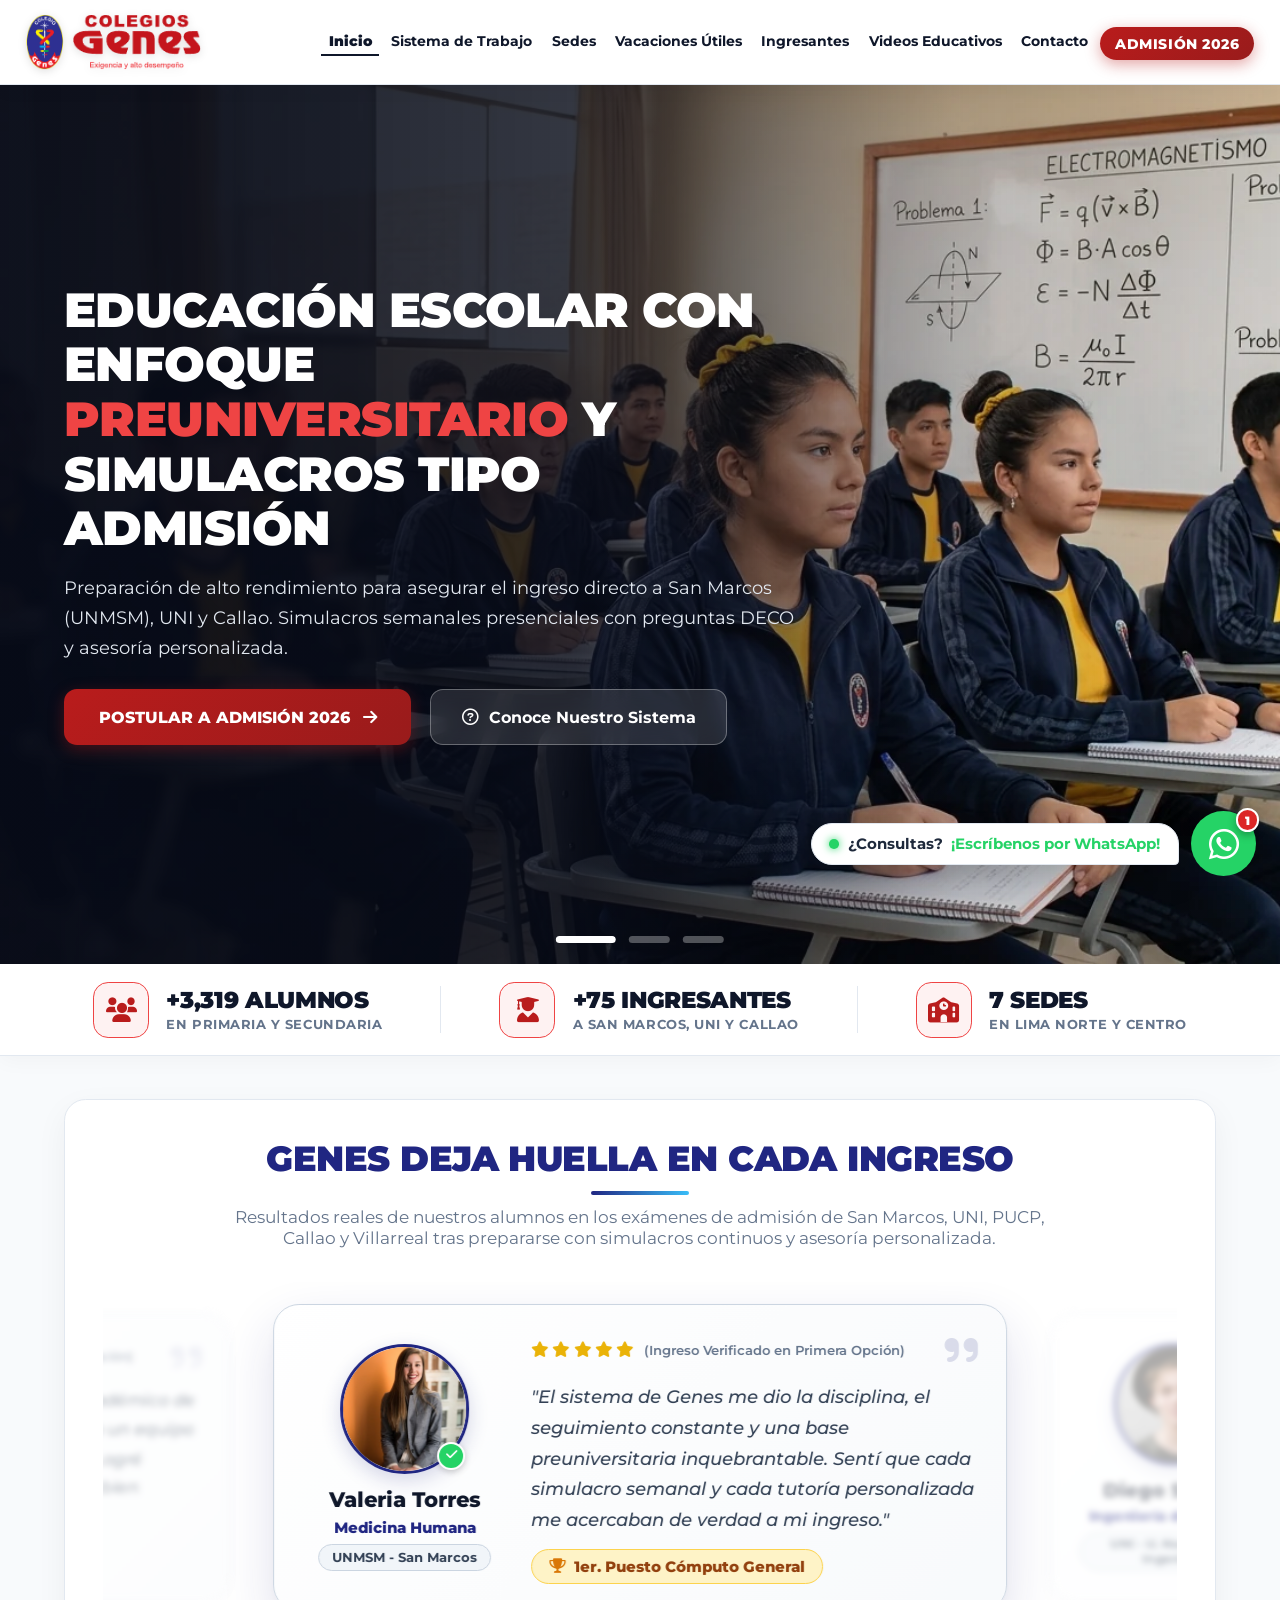
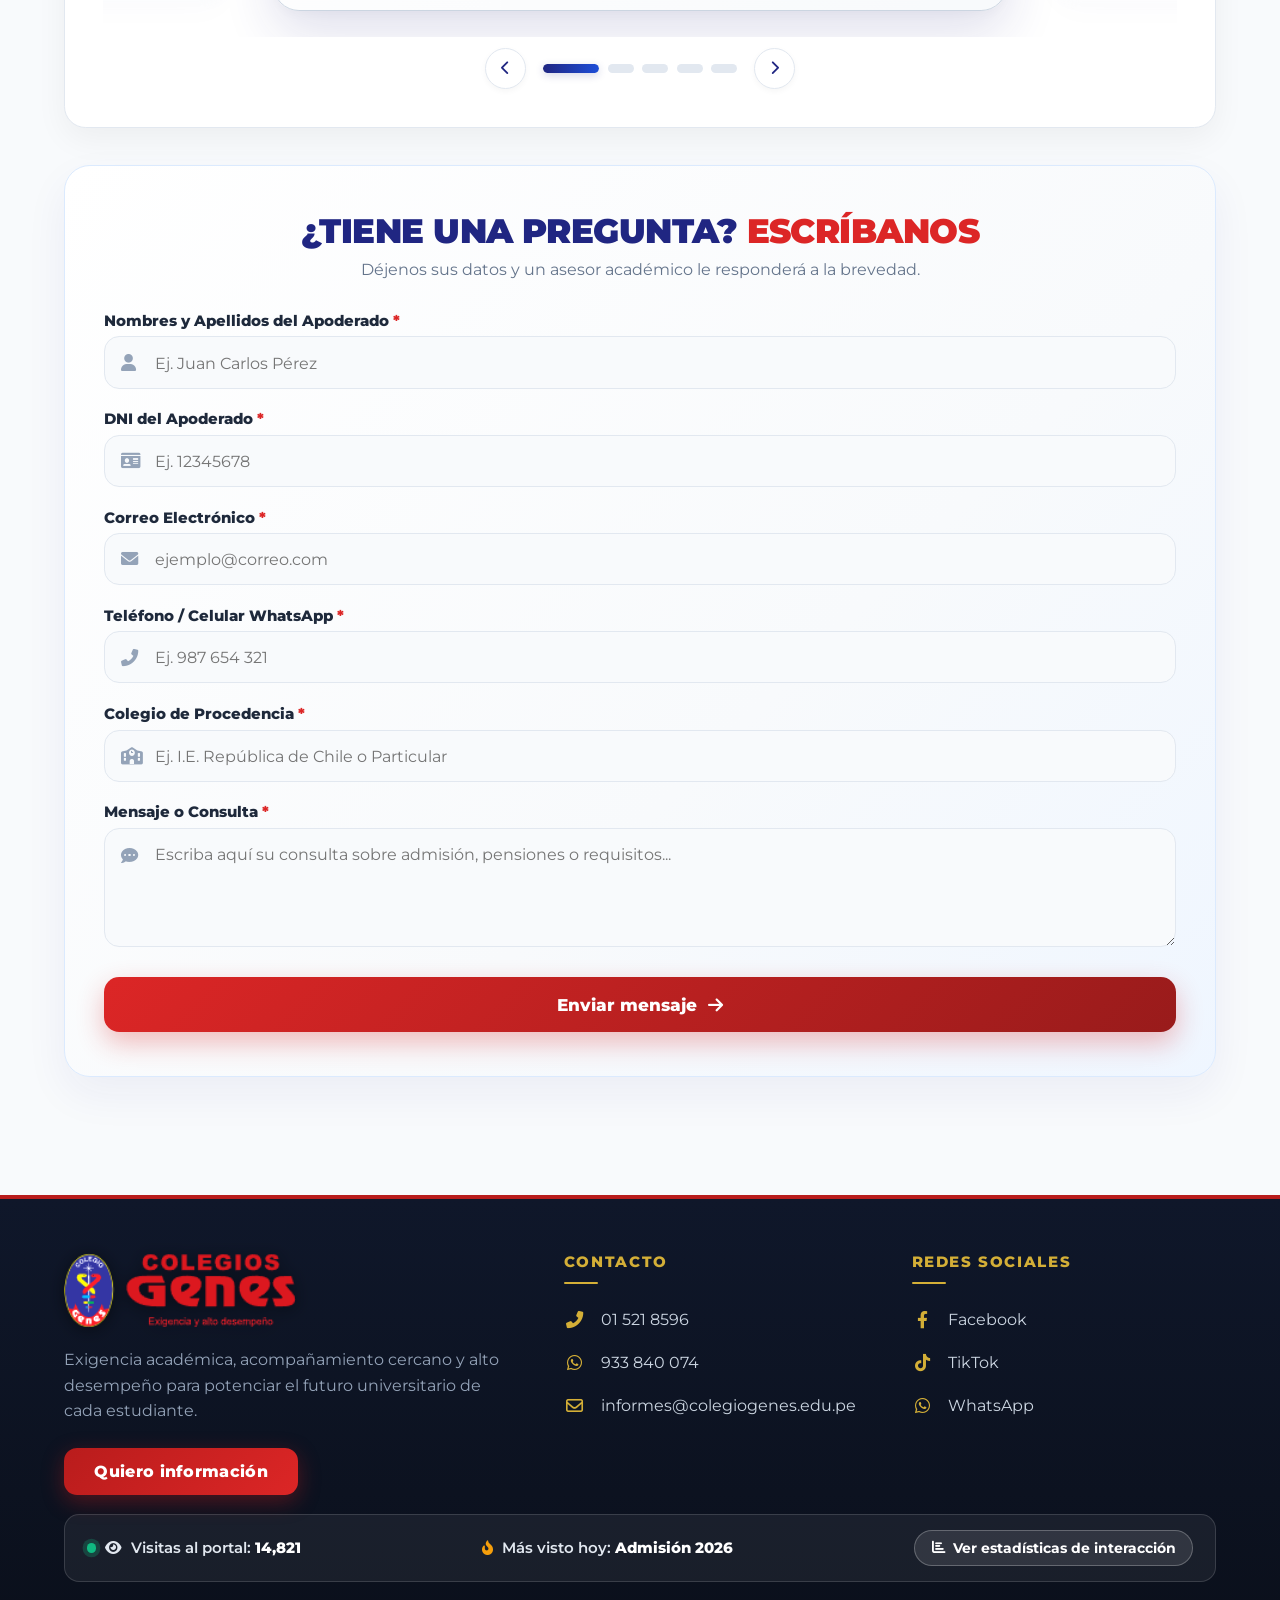
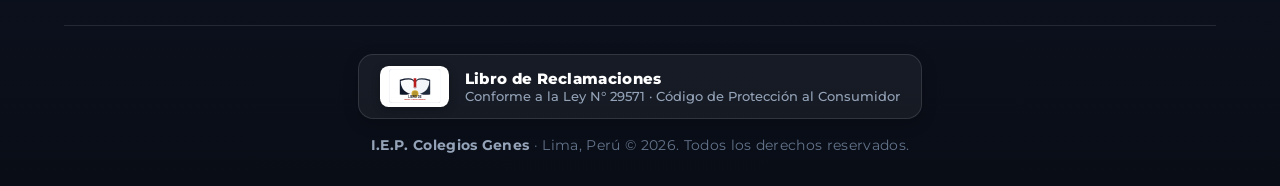
==== commit b0870699: "docs: add multipage architecture, image update guide, and HTML publication comments" ====
--- a/index.html
+++ b/index.html
@@ -28,7 +28,8 @@
     <meta property="og:url" content="https://colegio-genes.vercel.app/">
     <meta property="og:title" content="Colegio Genes | Colegio Privado Preuniversitario en Lima Norte (Primaria y Secundaria)">
     <meta property="og:description" content="Colegios Genes: Institución educativa privada y preuniversitaria líder en Lima Norte (Comas, Los Olivos, San Martín de Porres y Puente Piedra). Educación Primaria y Secundaria de alta exigencia para el ingreso directo a San Marcos (UNMSM), UNI, PUCP y Callao. Admisión 2026 y Vacaciones Útiles.">
-    <meta property="og:image" content="https://colegio-genes.vercel.app/assets/images/og_preview.jpg">
+    <!-- [PUBLICACIONES] PREVIEW WHATSAPP/REDES: Reemplaza assets/images/og_preview.jpg (1200x630 px) para cambiar la imagen al compartir el enlace. -->
+        <meta property="og:image" content="https://colegio-genes.vercel.app/assets/images/og_preview.jpg">
     <meta property="og:image:secure_url" content="https://colegio-genes.vercel.app/assets/images/og_preview.jpg">
     <meta property="og:image:type" content="image/jpeg">
     <meta property="og:image:width" content="1200">
@@ -262,7 +263,8 @@
         <section id="inicio" class="active">
 
             <!-- HERO BANNER CAROUSEL (3 DIAPOSITIVAS CADA 5 SEGUNDOS) -->
-            <div id="hero-slider-wrapper" class="hero-slider-wrapper">
+            <!-- [PUBLICACIONES] BANNERS HERO: Cambia las imágenes en src="assets/images/hero_*.webp" (escritorio y móvil) y el texto de cada slide aquí. -->
+        <div id="hero-slider-wrapper" class="hero-slider-wrapper">
                 <!-- DIAPOSITIVA 1: EXCELENCIA PREUNIVERSITARIA -->
                 <div class="hero-slide hero-slide-1 active">
                     <div class="hero-inner">
@@ -383,7 +385,8 @@
                 </div>
 
                 <!-- TESTIMONIOS Y DEJA HUELLA (INTEGRADO AL ENTORNO CLARO) -->
-                <div class="card" id="testimonio-hero-card">
+                <!-- [PUBLICACIONES] TESTIMONIOS: Las fotos (assets/images/testimonios/) y textos de egresados se editan en js/main.js -> arreglo testimoniosIngresantes. -->
+        <div class="card" id="testimonio-hero-card">
                     <div class="pilares-header">
                         <h2 class="titulo-pilares titulo-lg">Genes deja huella en cada ingreso</h2>
                         <div class="linea-pilares"></div>
@@ -799,7 +802,8 @@
     </div>
 
     <!-- WHATSAPP FLOTANTE INTERACTIVO -->
-    <div class="whatsapp-widget-wrapper">
+    <!-- [PUBLICACIONES] WHATSAPP FLOTANTE: Cambia el número (51...) y mensaje precargado en ambos href="https://wa.me/..." o en js/config.js. -->
+        <div class="whatsapp-widget-wrapper">
         <a href="https://wa.me/51933840074?text=Hola%20Colegio%20Genes,%20deseo%20recibir%20informaci%C3%B3n%20sobre%20el%20colegio,%20vacantes%20y%20el%20proceso%20de%20admisi%C3%B3n.%20%C2%BFMe%20podr%C3%ADan%20ayudar%3F" target="_blank" rel="noopener noreferrer" class="whatsapp-bubble-msg" style="text-decoration: none; color: inherit;">
             <span class="ws-online-dot"></span>
             ¿Consultas? <strong style="color: #25D366;">¡Escríbenos por WhatsApp!</strong>
